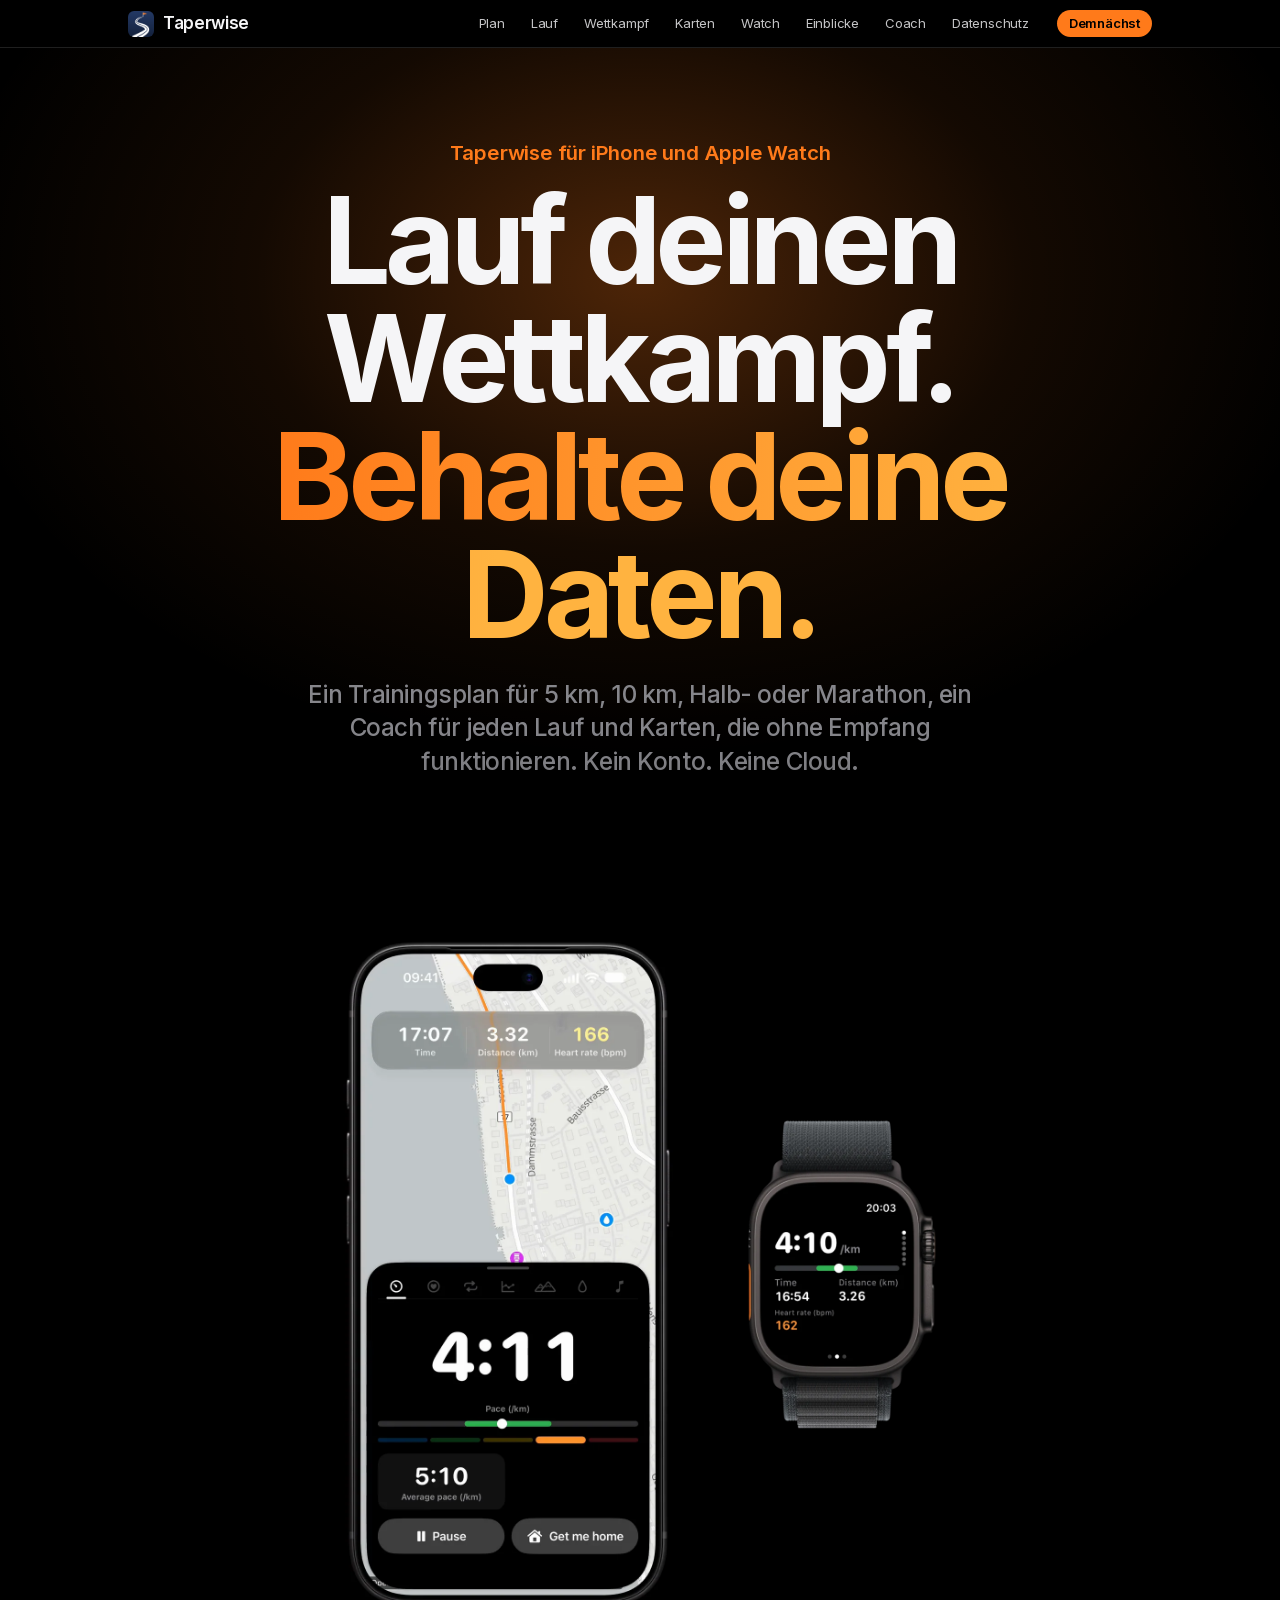
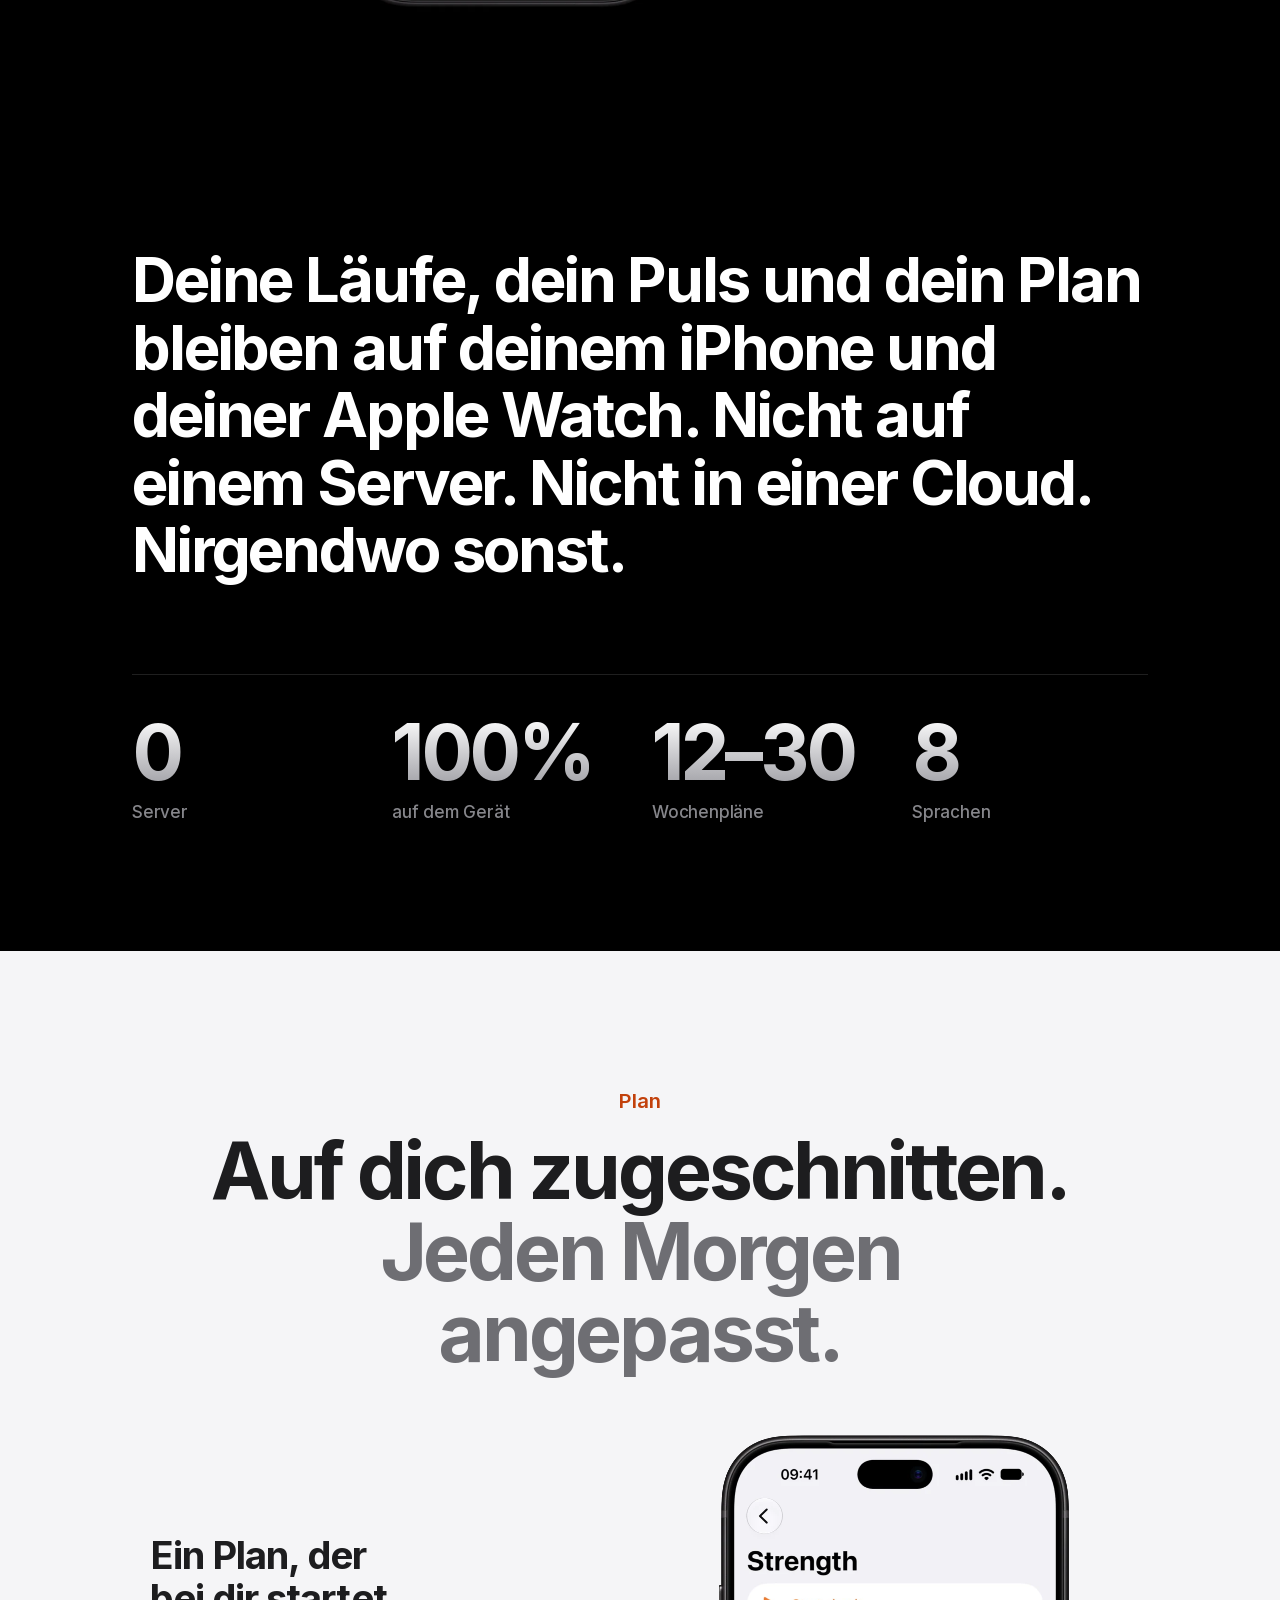
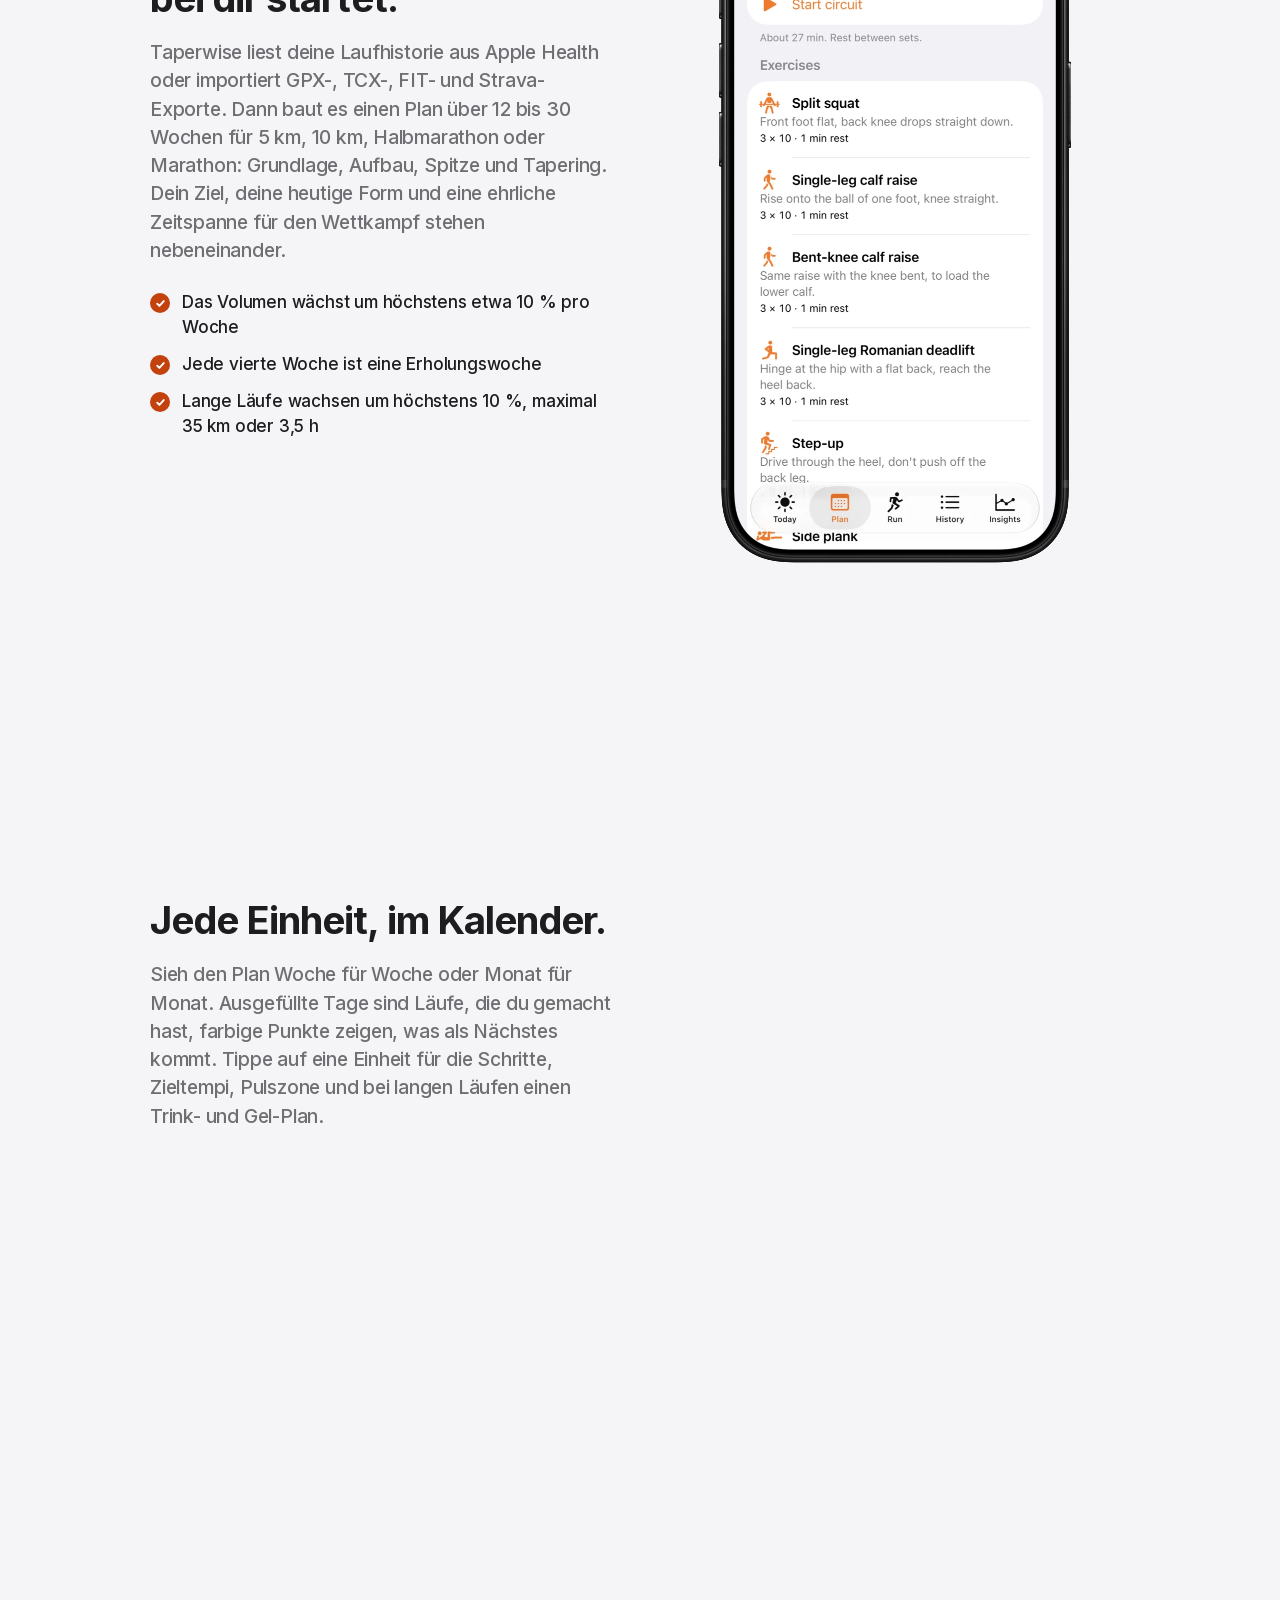
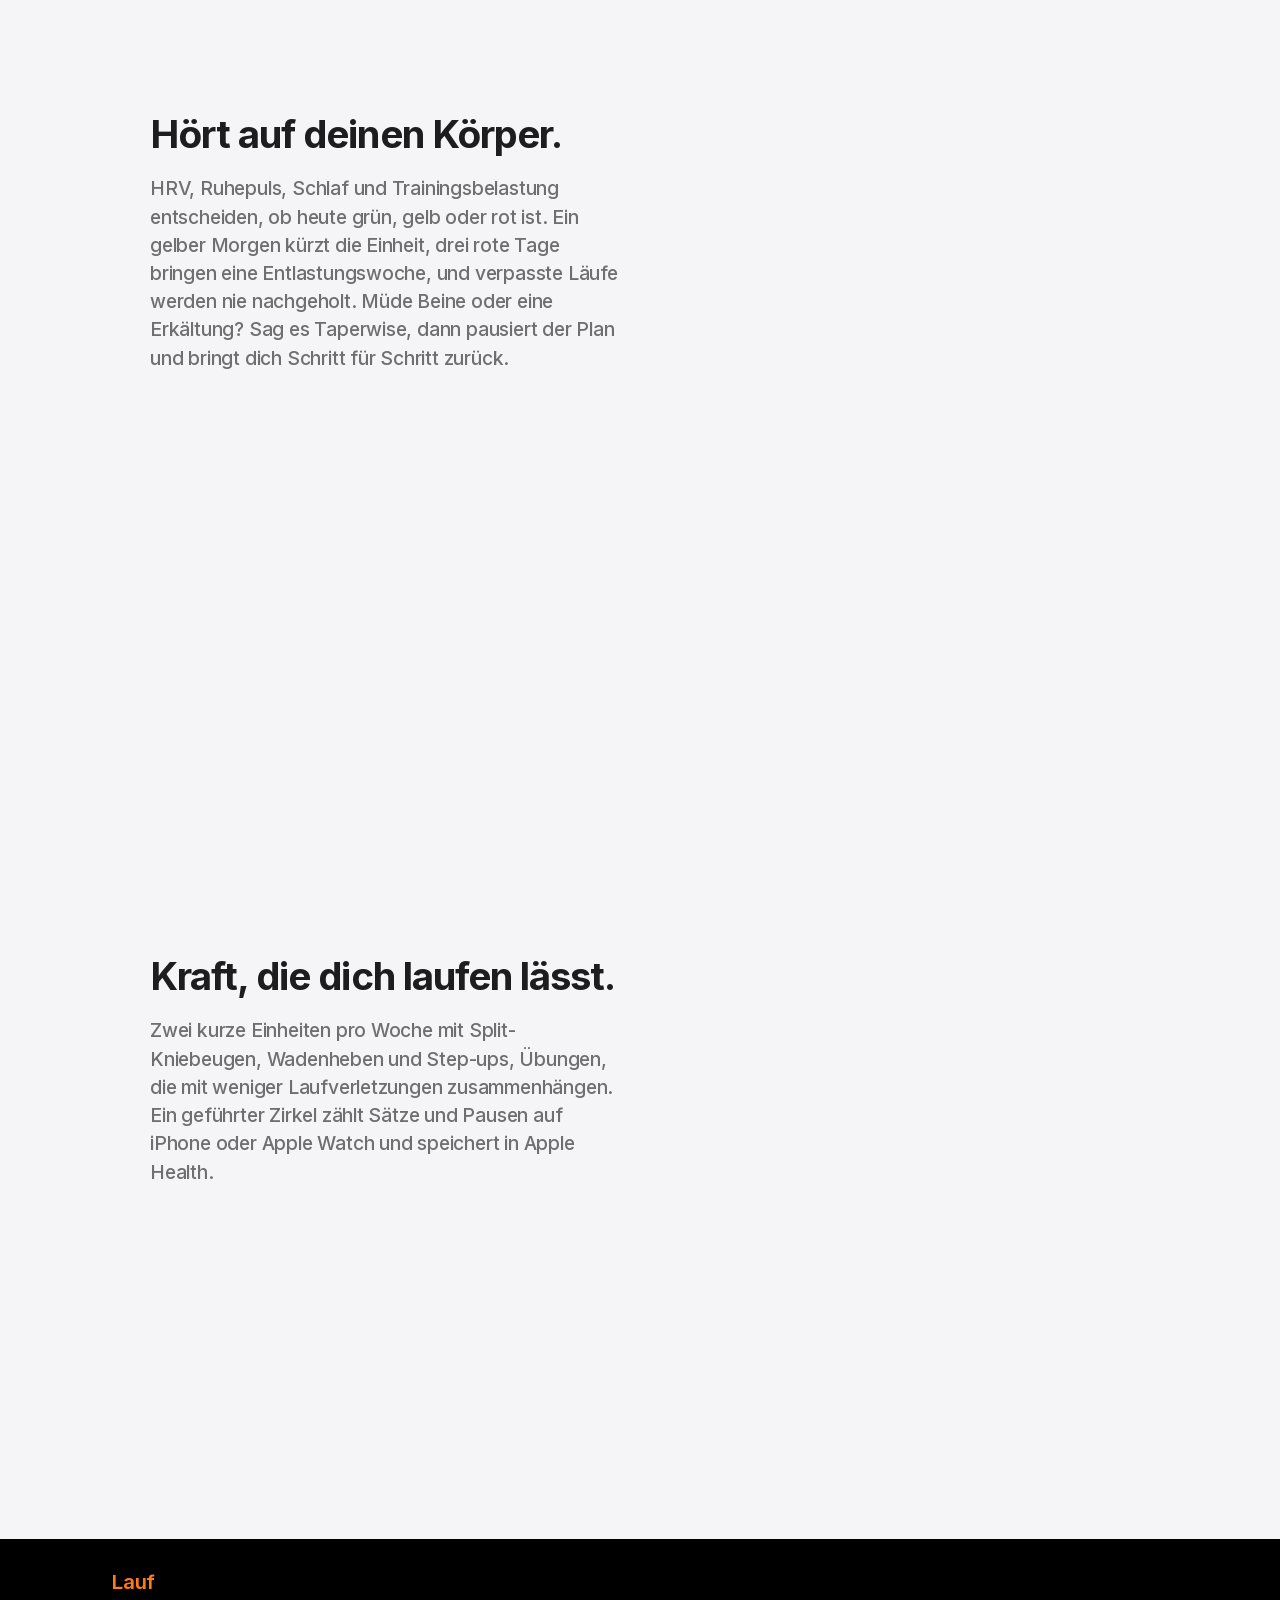
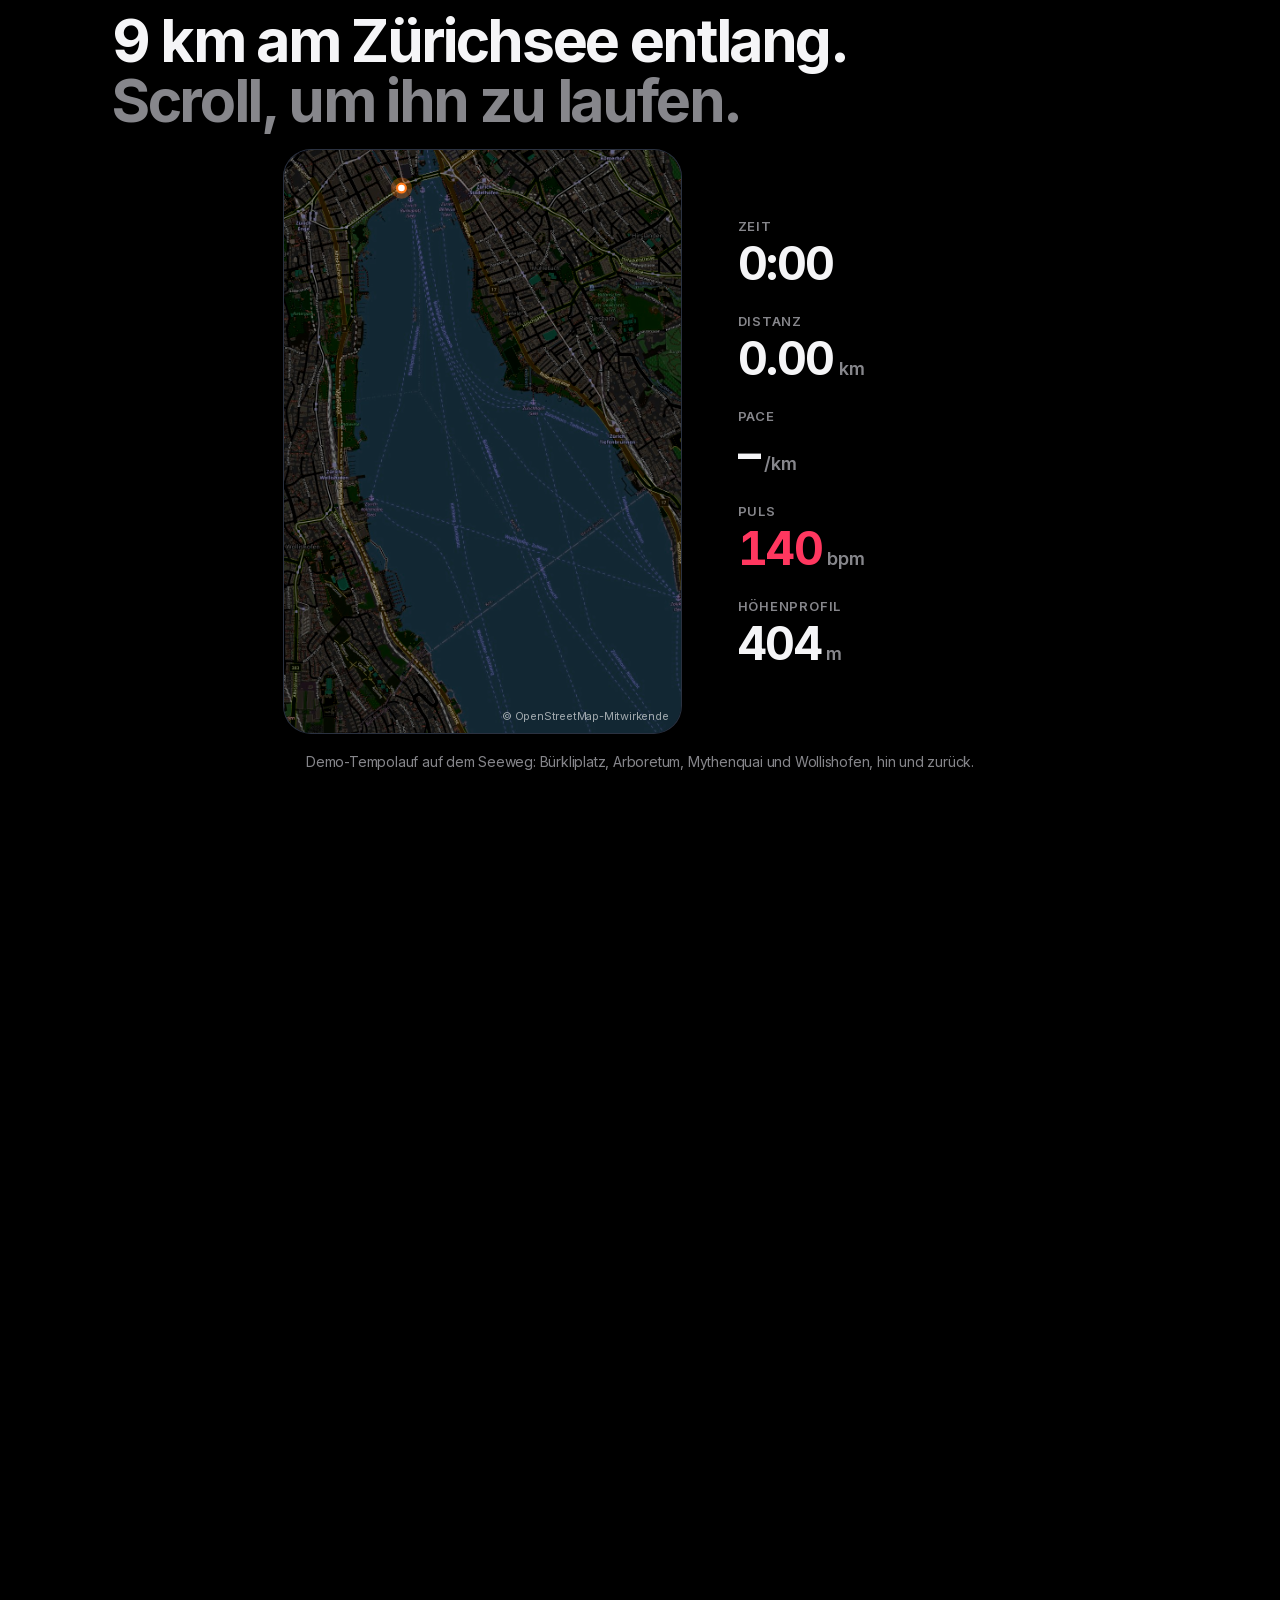
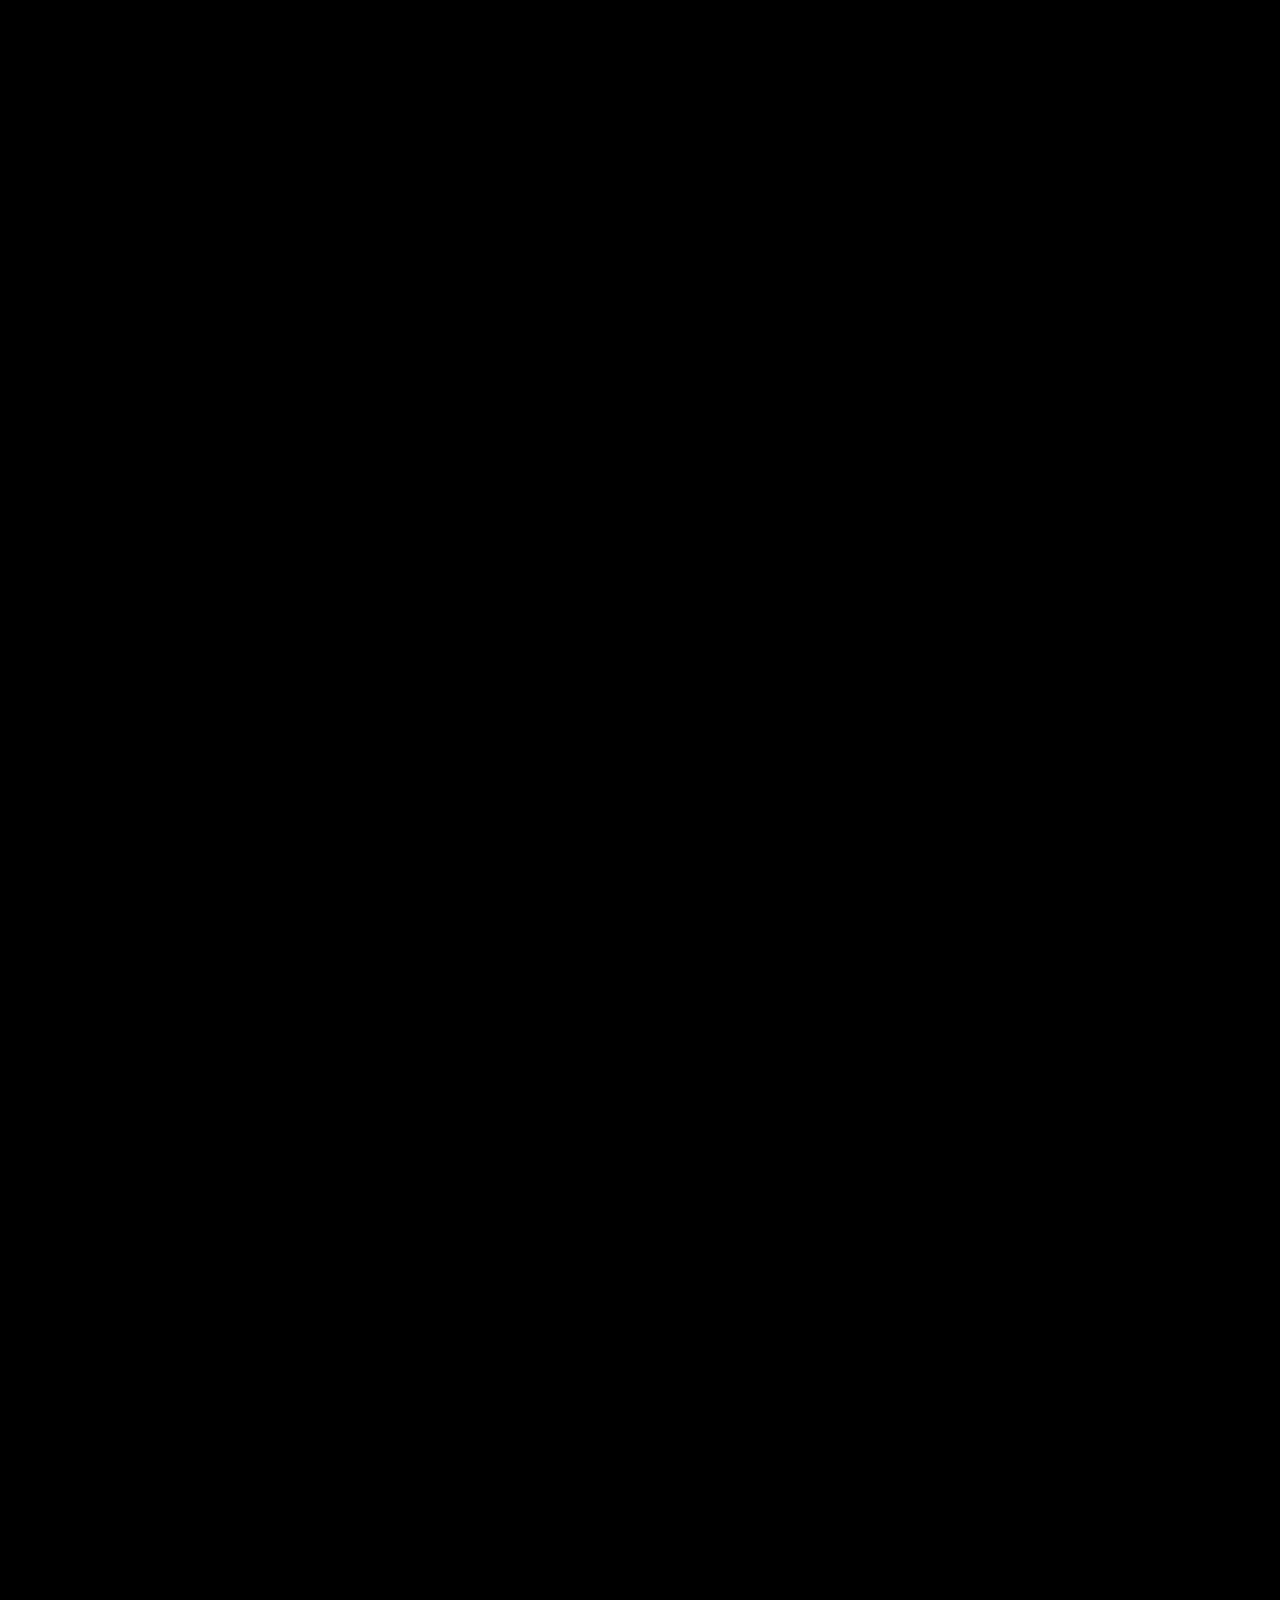
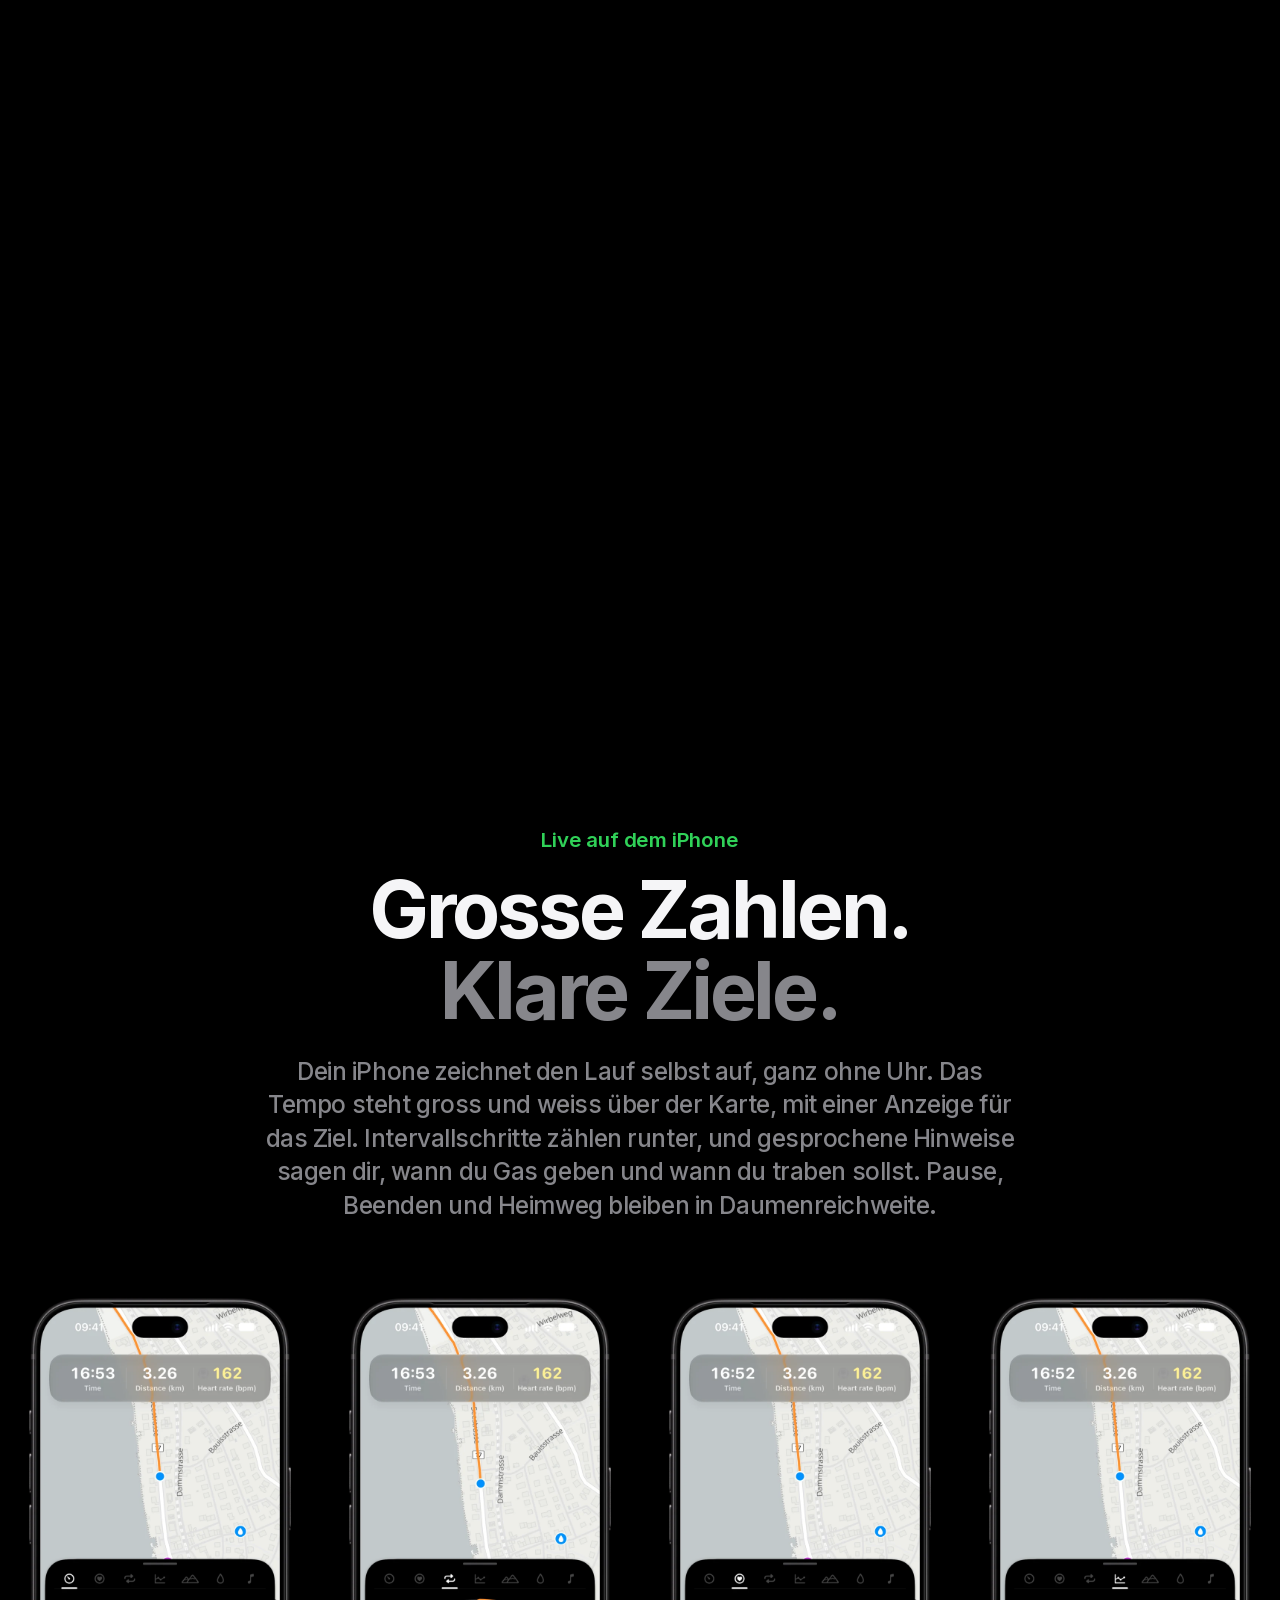
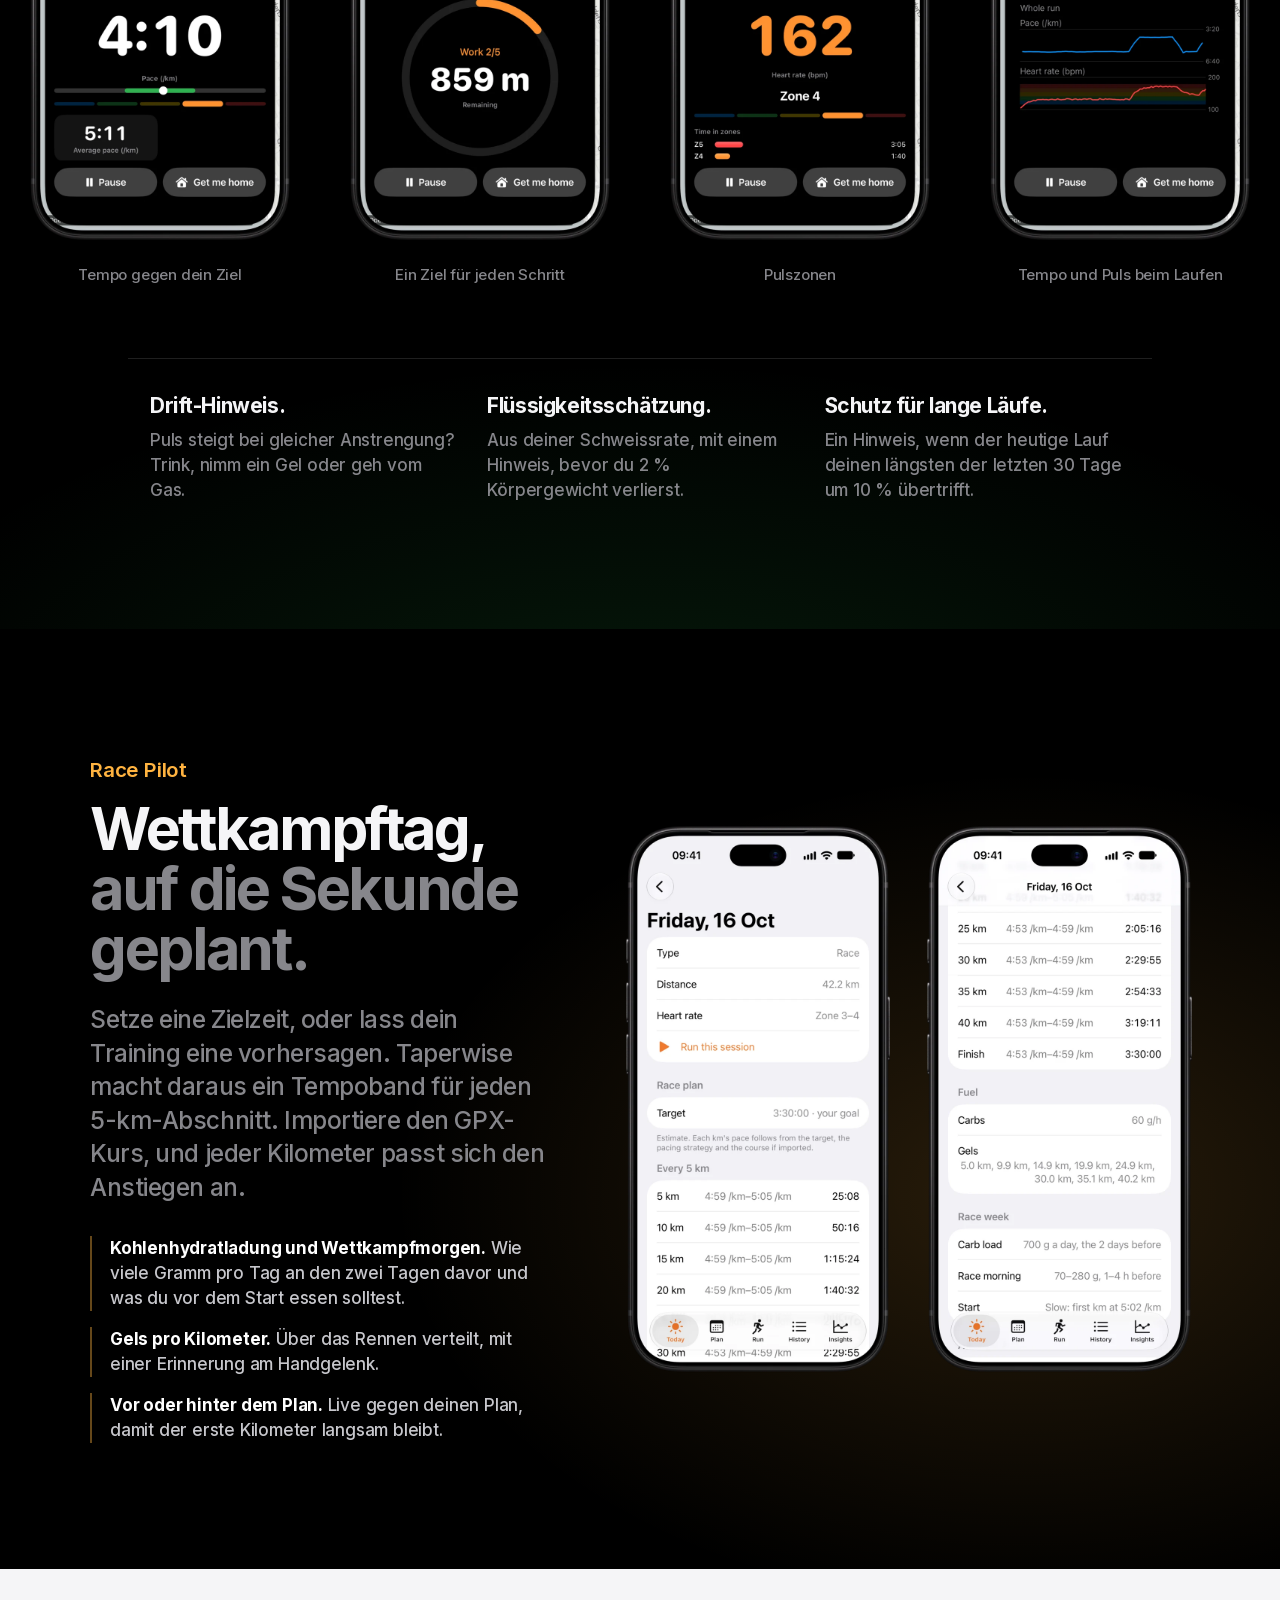
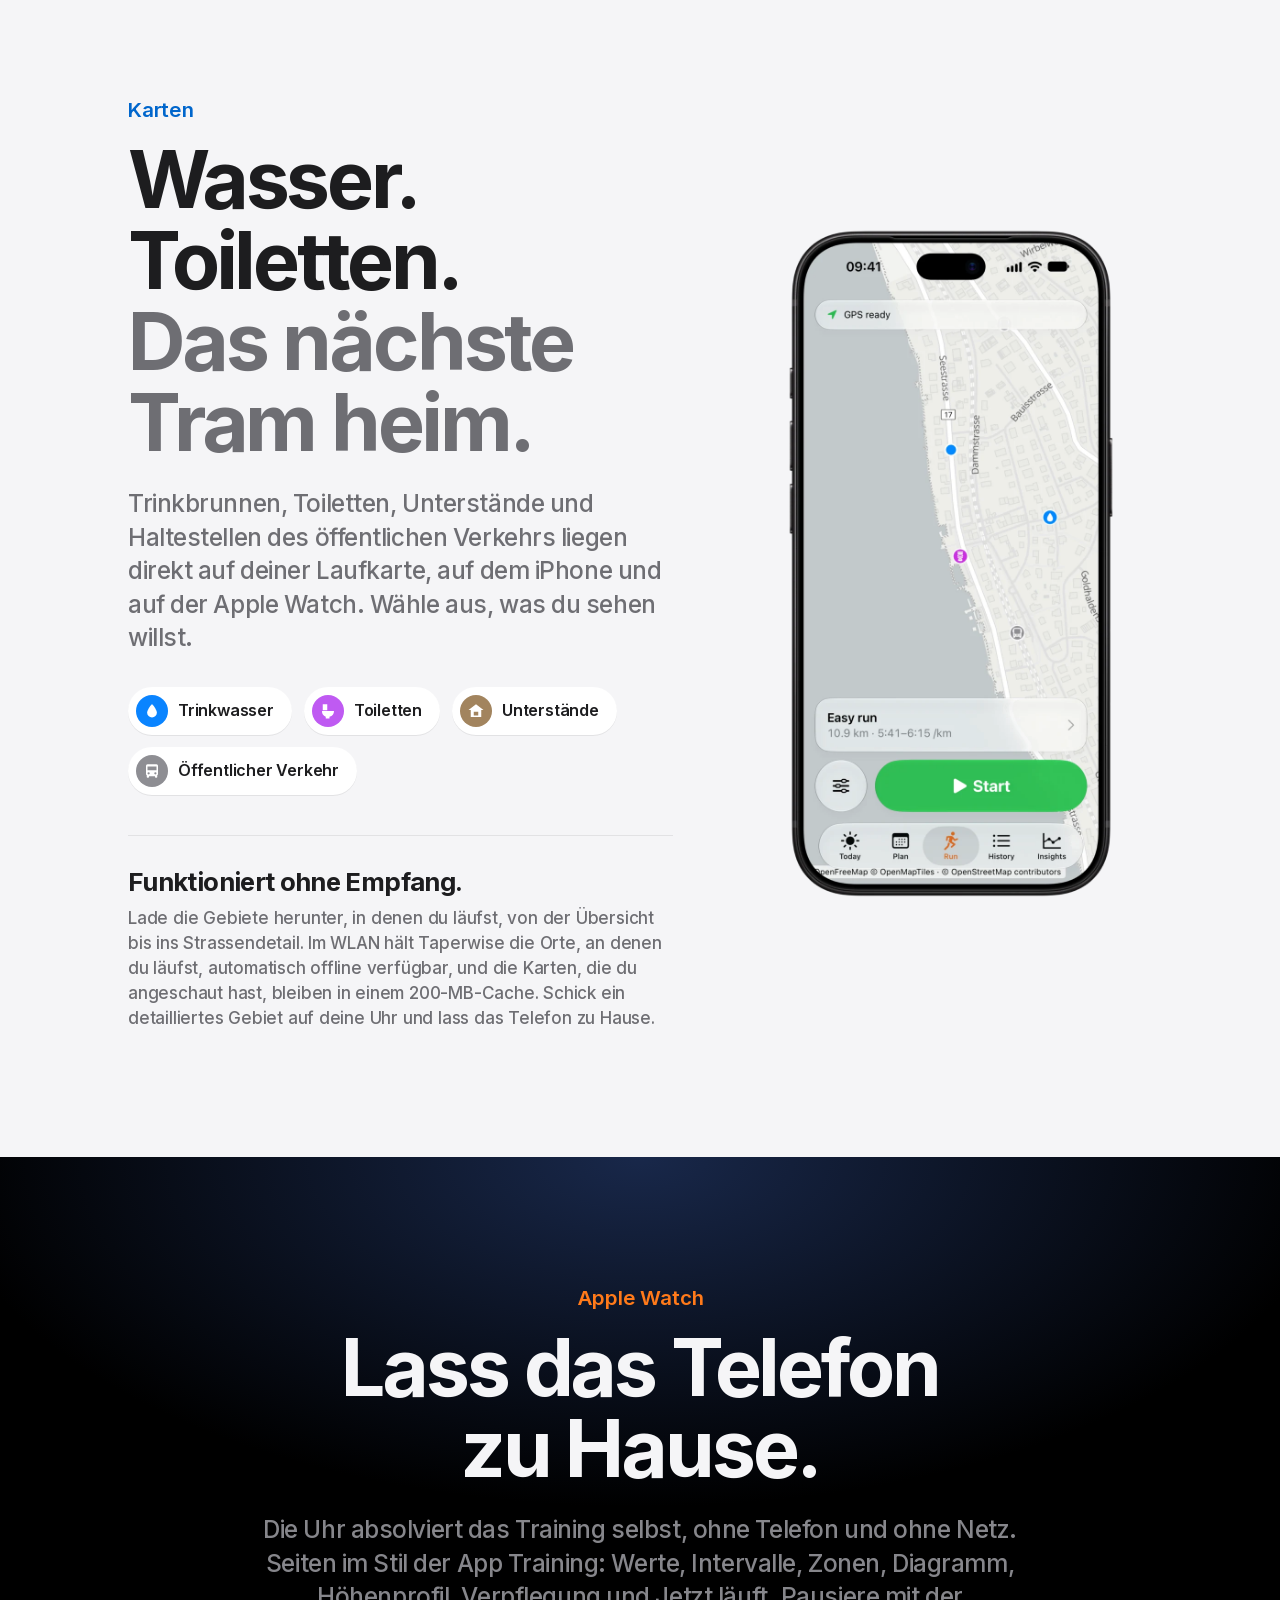
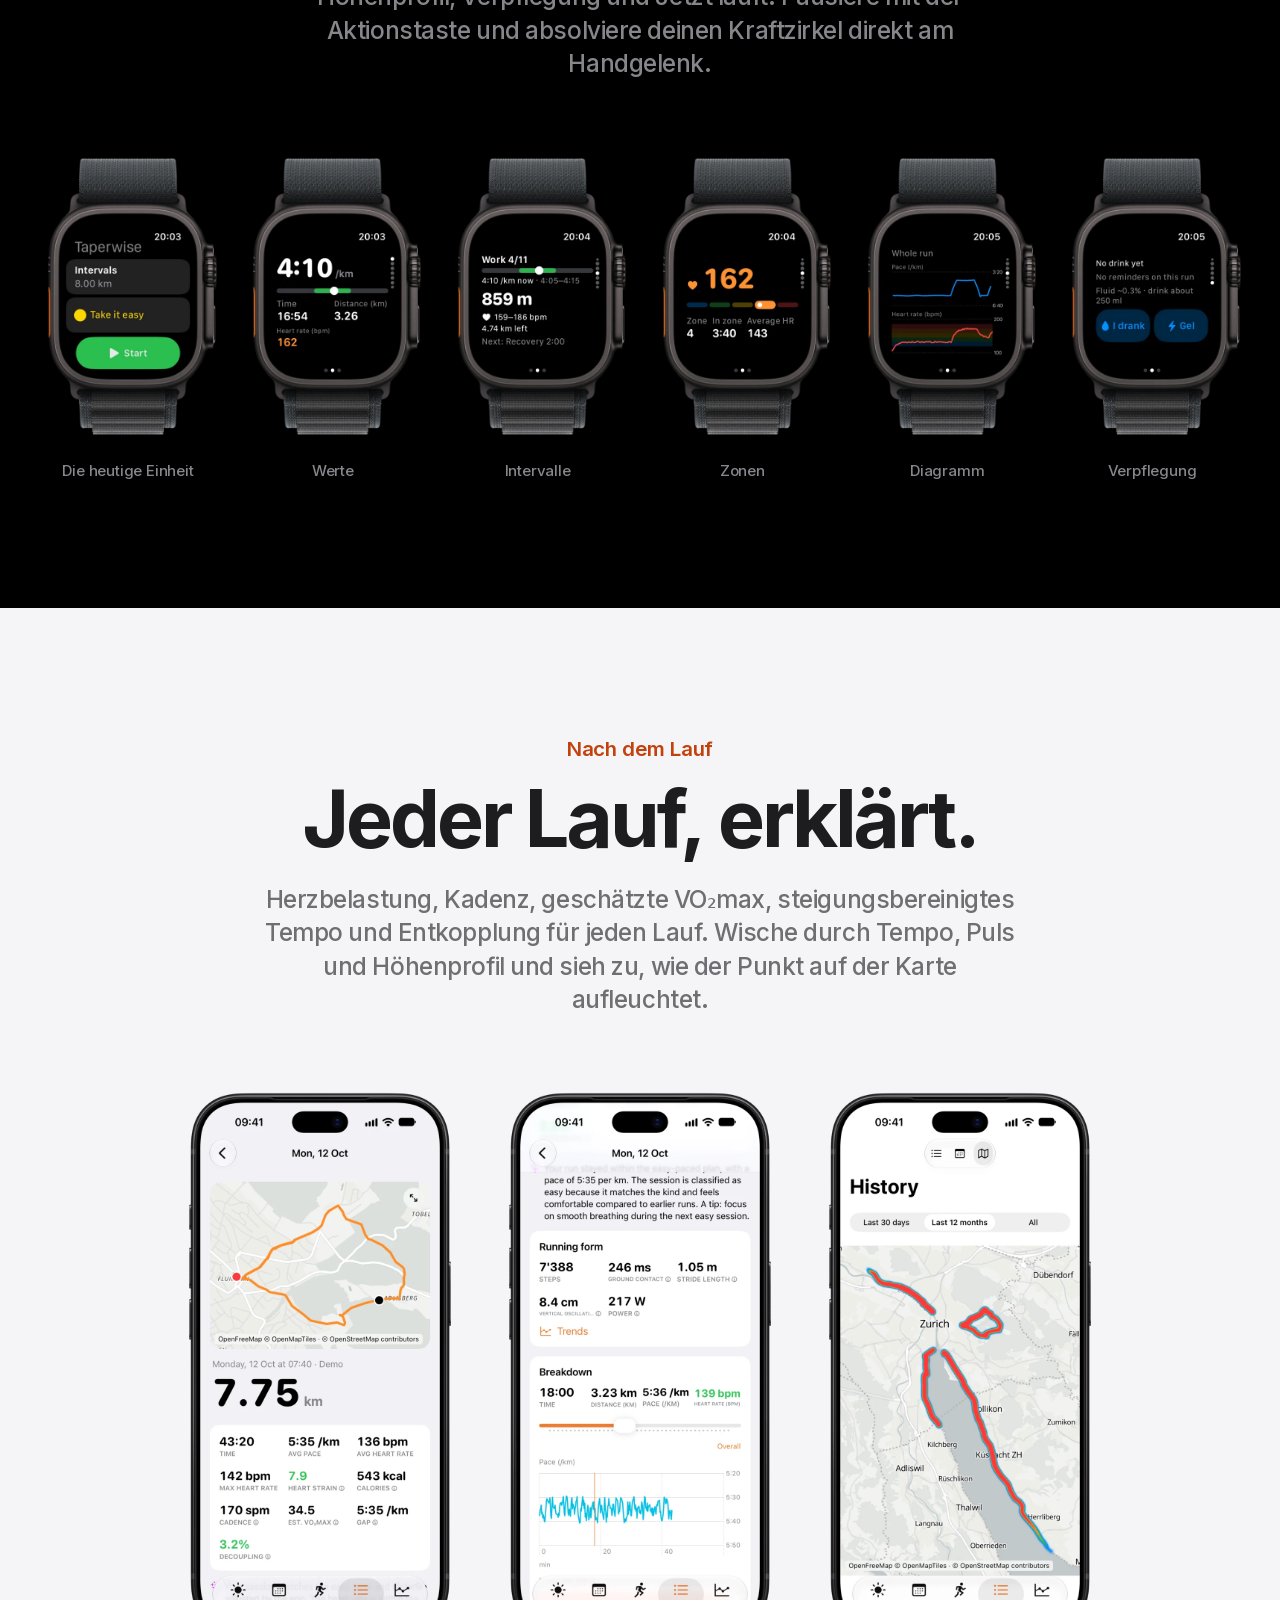
==== de/index.html @ 764ff243 "Site in all eight app languages: static pages per language with hreflang, canonical and sitemap, foo" ====
<!doctype html>
<html lang="de">
<head>
<meta charset="utf-8">
<meta name="viewport" content="width=device-width, initial-scale=1, viewport-fit=cover">
<title data-i18n="meta.title">Taperwise: Trainingsplan Marathon & Halbmarathon für Apple Watch</title>
<meta name="description" data-i18n-attr="content:meta.description" content="Trainingspläne für 5 km, 10 km, Halbmarathon und Marathon, passend zu Puls, HRV und Schlaf. Lauf-App für Apple Watch mit Offline-Karten. Ohne Konto, ohne Cloud.">
<meta name="theme-color" content="#000000">
<meta property="og:title" content="Taperwise">
<meta property="og:type" content="website">
<meta property="og:url" content="https://taperwise.run/de/">
<meta name="twitter:card" content="summary">
<meta property="og:description" data-i18n-attr="content:og.description" content="Wettkampf-Training für iPhone und Apple Watch. Offline-Karten, Coaching auf dem Gerät, keine Cloud.">
<meta property="og:image" content="https://taperwise.run/assets/img/icon.png">
<script type="application/ld+json">{"@context": "https://schema.org", "@type": "MobileApplication", "name": "Taperwise", "operatingSystem": "iOS, watchOS", "applicationCategory": "HealthApplication", "applicationSubCategory": "Running", "description": "Training plans for 5K, 10K, half marathon and marathon that adapt to your heart rate, HRV and sleep. Live coaching on iPhone and Apple Watch, offline running maps, on-device Apple Intelligence. No account, no cloud.", "url": "https://taperwise.run/", "image": "https://taperwise.run/assets/img/icon.png", "inLanguage": ["en", "de", "fr", "it", "es", "pt-BR", "nl", "ja"], "publisher": {"@type": "Organization", "name": "BitSpire GmbH", "email": "apps@bitspire.ch"}}</script>
<link rel="canonical" href="https://taperwise.run/de/">
<link rel="alternate" hreflang="en" href="https://taperwise.run/">
<link rel="alternate" hreflang="de" href="https://taperwise.run/de/">
<link rel="alternate" hreflang="fr" href="https://taperwise.run/fr/">
<link rel="alternate" hreflang="it" href="https://taperwise.run/it/">
<link rel="alternate" hreflang="es" href="https://taperwise.run/es/">
<link rel="alternate" hreflang="pt-BR" href="https://taperwise.run/pt-br/">
<link rel="alternate" hreflang="nl" href="https://taperwise.run/nl/">
<link rel="alternate" hreflang="ja" href="https://taperwise.run/ja/">
<link rel="alternate" hreflang="x-default" href="https://taperwise.run/">
<link rel="icon" href="../assets/img/icon.png">
<link rel="apple-touch-icon" href="../assets/img/apple-touch-icon.png">
<link rel="stylesheet" href="../assets/site.css">
</head>
<body>

<nav class="nav">
  <a class="brand" href="#top"><img src="../assets/img/icon.png" alt="" width="26" height="26">Taperwise</a>
  <div class="nav-links">
    <a data-i18n="nav.plan" href="#plan">Plan</a>
    <a data-i18n="nav.run" href="#run">Lauf</a>
    <a data-i18n="nav.race" href="#race">Wettkampf</a>
    <a data-i18n="nav.maps" href="#maps">Karten</a>
    <a data-i18n="nav.watch" href="#watch">Watch</a>
    <a data-i18n="nav.insights" href="#insights">Einblicke</a>
    <a data-i18n="nav.coach" href="#coach">Coach</a>
    <a data-i18n="nav.privacy" href="../privacy/">Datenschutz</a>
  </div>
  <span data-i18n="nav.soon" class="nav-cta">Demnächst</span>
</nav>

<header class="hero dark" id="top">
  <div class="hero-copy">
    <p data-i18n="hero.eyebrow" class="eyebrow reveal">Taperwise für iPhone und Apple Watch</p>
    <h1 data-i18n="hero.title" class="reveal">Lauf deinen Wettkampf.<br><span class="grad">Behalte deine Daten.</span></h1>
    <p data-i18n="hero.lead" class="lead reveal">Ein Trainingsplan für 5 km, 10 km, Halb- oder Marathon, ein Coach für jeden Lauf und Karten, die ohne Empfang funktionieren. Kein Konto. Keine Cloud.</p>
    <div class="cta reveal">
      <span data-i18n="hero.store" class="store">Demnächst im App Store</span>
      <a data-i18n="hero.more" class="more" href="#plan">So funktioniert’s</a>
    </div>
  </div>
  <div class="hero-devices fade">
    <video class="dev-phone" src="../assets/video/run.mp4" poster="../assets/video/run-poster.webp" autoplay muted loop playsinline width="720" height="1472" data-i18n-attr="aria-label:hero.video" aria-label="Taperwise-Lauf live auf dem iPhone: die Strecke auf der Karte und ein Tempo von 4:11 pro km im Zielbereich"></video>
    <img class="dev-watch" src="../assets/img/watch-metrics.webp" width="440" height="704" data-i18n-attr="alt:hero.watch" alt="Taperwise auf Apple Watch Ultra: Tempo 4:10 pro km im Ziel, Puls 162">
  </div>
</header>

<section class="dark statement">
  <p data-i18n="statement.text" class="words" data-words>Deine Läufe, dein Puls und dein Plan bleiben auf deinem iPhone und deiner Apple Watch. Nicht auf einem Server. Nicht in einer Cloud. Nirgendwo sonst.</p>
  <dl class="stats">
    <div class="reveal"><dd>0</dd><dt data-i18n="stats.servers">Server</dt></div>
    <div class="reveal"><dd>100%</dd><dt data-i18n="stats.ondevice">auf dem Gerät</dt></div>
    <div class="reveal"><dd>12–30</dd><dt data-i18n="stats.plans">Wochenpläne</dt></div>
    <div class="reveal"><dd>8</dd><dt data-i18n="stats.languages">Sprachen</dt></div>
  </dl>
</section>

<section class="light story-wrap" id="plan">
  <div class="section-head reveal">
    <p data-i18n="plan.eyebrow" class="eyebrow">Plan</p>
    <h2 data-i18n="plan.title">Auf dich zugeschnitten.<br><span class="soft">Jeden Morgen angepasst.</span></h2>
  </div>
  <div class="story">
    <div class="story-text">
      <article class="step" data-shot="0">
        <img class="step-phone" src="../assets/img/phone-plan.webp" width="720" height="1472" data-i18n-attr="alt:plan.adapt.alt" alt="Taperwise-Plan: Marathon in 76 Tagen, Zielankunft, Schätzung für den Wettkampftag 3:24 bis 3:40, auf Kurs mit 200,9 von 203 km" loading="lazy">
        <h3 data-i18n="plan.adapt.title">Ein Plan, der bei dir startet.</h3>
        <p data-i18n="plan.adapt.text">Taperwise liest deine Laufhistorie aus Apple Health oder importiert GPX-, TCX-, FIT- und Strava-Exporte. Dann baut es einen Plan über 12 bis 30 Wochen für 5 km, 10 km, Halbmarathon oder Marathon: Grundlage, Aufbau, Spitze und Tapering. Dein Ziel, deine heutige Form und eine ehrliche Zeitspanne für den Wettkampf stehen nebeneinander.</p>
        <ul class="ticks">
          <li data-i18n="plan.adapt.tick1">Das Volumen wächst um höchstens etwa 10 % pro Woche</li>
          <li data-i18n="plan.adapt.tick2">Jede vierte Woche ist eine Erholungswoche</li>
          <li data-i18n="plan.adapt.tick3">Lange Läufe wachsen um höchstens 10 %, maximal 35 km oder 3,5 h</li>
        </ul>
      </article>
      <article class="step" data-shot="1">
        <img class="step-phone" src="../assets/img/phone-plan-calendar.webp" width="720" height="1472" data-i18n-attr="alt:plan.calendar.alt" alt="Trainingskalender für Oktober mit absolvierten Läufen und geplanten Einheiten" loading="lazy">
        <h3 data-i18n="plan.calendar.title">Jede Einheit, im Kalender.</h3>
        <p data-i18n="plan.calendar.text">Sieh den Plan Woche für Woche oder Monat für Monat. Ausgefüllte Tage sind Läufe, die du gemacht hast, farbige Punkte zeigen, was als Nächstes kommt. Tippe auf eine Einheit für die Schritte, Zieltempi, Pulszone und bei langen Läufen einen Trink- und Gel-Plan.</p>
      </article>
      <article class="step" data-shot="2">
        <img class="step-phone" src="../assets/img/phone-today.webp" width="720" height="1472" data-i18n-attr="alt:plan.today.alt" alt="Taperwise Heute: lockerer Lauf, 10,9 km, ruhig angehen, Umfang heute um 30 bis 50 % senken, dazu eine Coach-Notiz" loading="lazy">
        <h3 data-i18n="plan.today.title">Hört auf deinen Körper.</h3>
        <p data-i18n="plan.today.text">HRV, Ruhepuls, Schlaf und Trainingsbelastung entscheiden, ob heute grün, gelb oder rot ist. Ein gelber Morgen kürzt die Einheit, drei rote Tage bringen eine Entlastungswoche, und verpasste Läufe werden nie nachgeholt. Müde Beine oder eine Erkältung? Sag es Taperwise, dann pausiert der Plan und bringt dich Schritt für Schritt zurück.</p>
      </article>
      <article class="step" data-shot="3">
        <img class="step-phone" src="../assets/img/phone-strength.webp" width="720" height="1472" data-i18n-attr="alt:plan.strength.alt" alt="Kraft: Split-Kniebeuge, Wadenheben, einbeiniges rumänisches Kreuzheben und Step-up, etwa 27 Minuten" loading="lazy">
        <h3 data-i18n="plan.strength.title">Kraft, die dich laufen lässt.</h3>
        <p data-i18n="plan.strength.text">Zwei kurze Einheiten pro Woche mit Split-Kniebeugen, Wadenheben und Step-ups, Übungen, die mit weniger Laufverletzungen zusammenhängen. Ein geführter Zirkel zählt Sätze und Pausen auf iPhone oder Apple Watch und speichert in Apple Health.</p>
      </article>
    </div>
    <div class="story-device">
      <img class="on" src="../assets/img/phone-plan.webp" width="720" height="1472" alt="">
      <img src="../assets/img/phone-plan-calendar.webp" width="720" height="1472" alt="">
      <img src="../assets/img/phone-today.webp" width="720" height="1472" alt="">
      <img src="../assets/img/phone-strength.webp" width="720" height="1472" alt="">
    </div>
  </div>
</section>

<section class="dark replay" id="run" data-replay>
  <div class="replay-sticky">
    <div class="replay-head">
      <p data-i18n="run.eyebrow" class="eyebrow">Lauf</p>
      <h2 data-i18n="run.title">9 km am Zürichsee entlang.<br><span class="soft">Scroll, um ihn zu laufen.</span></h2>
    </div>
    <div class="replay-stage">
      <div class="replay-map">
        <img src="../assets/img/lake-map.jpg" alt="" width="900" height="1320">
        <svg viewBox="0 0 900 1320" aria-hidden="true">
          <path class="trail-ghost"></path>
          <path class="trail"></path>
          <circle class="runner-halo" r="24"></circle>
          <circle class="runner" r="10"></circle>
        </svg>
        <span data-i18n="map.attribution" class="attribution">© OpenStreetMap-Mitwirkende</span>
      </div>
      <dl class="hud">
        <div><dt data-i18n="hud.time">Zeit</dt><dd data-hud="time">0:00</dd></div>
        <div><dt data-i18n="hud.distance">Distanz</dt><dd><span data-hud="dist">0.00</span><small>km</small></dd></div>
        <div><dt data-i18n="hud.pace">Pace</dt><dd><span data-hud="pace">–</span><small>/km</small></dd></div>
        <div class="hr"><dt data-i18n="hud.heartrate">Puls</dt><dd><span data-hud="hr">–</span><small>bpm</small></dd></div>
        <div><dt data-i18n="hud.elevation">Höhenprofil</dt><dd><span data-hud="ele">–</span><small>m</small></dd></div>
      </dl>
    </div>
    <p data-i18n="run.note" class="replay-note">Demo-Tempolauf auf dem Seeweg: Bürkliplatz, Arboretum, Mythenquai und Wollishofen, hin und zurück.</p>
  </div>
</section>

<section class="dark live">
  <div class="section-head reveal">
    <p data-i18n="live.eyebrow" class="eyebrow green">Live auf dem iPhone</p>
    <h2 data-i18n="live.title">Grosse Zahlen.<br><span class="soft">Klare Ziele.</span></h2>
    <p data-i18n="live.lead" class="lead">Dein iPhone zeichnet den Lauf selbst auf, ganz ohne Uhr. Das Tempo steht gross und weiss über der Karte, mit einer Anzeige für das Ziel. Intervallschritte zählen runter, und gesprochene Hinweise sagen dir, wann du Gas geben und wann du traben sollst. Pause, Beenden und Heimweg bleiben in Daumenreichweite.</p>
  </div>
  <div class="phone-row fade">
    <figure><img src="../assets/img/phone-run-metrics.webp" width="720" height="1472" data-i18n-attr="alt:live.pace.alt" alt="Live-Lauf: Tempo 4:10 pro km im Zielbereich, Durchschnitt 5:11" loading="lazy"><figcaption data-i18n="live.pace.cap">Tempo gegen dein Ziel</figcaption></figure>
    <figure><img src="../assets/img/phone-run-interval.webp" width="720" height="1472" data-i18n-attr="alt:live.interval.alt" alt="Intervallseite: Belastung 2 von 5, noch 859 m" loading="lazy"><figcaption data-i18n="live.interval.cap">Ein Ziel für jeden Schritt</figcaption></figure>
    <figure><img src="../assets/img/phone-run-zones.webp" width="720" height="1472" data-i18n-attr="alt:live.zones.alt" alt="Puls 162 in Zone 4 mit Zeit in den Zonen" loading="lazy"><figcaption data-i18n="live.zones.cap">Pulszonen</figcaption></figure>
    <figure><img src="../assets/img/phone-run-chart.webp" width="720" height="1472" data-i18n-attr="alt:live.chart.alt" alt="Tempo- und Pulsdiagramm des ganzen Laufs" loading="lazy"><figcaption data-i18n="live.chart.cap">Tempo und Puls beim Laufen</figcaption></figure>
  </div>
  <ul class="cues reveal">
    <li data-i18n="live.cue1"><strong>Drift-Hinweis.</strong> Puls steigt bei gleicher Anstrengung? Trink, nimm ein Gel oder geh vom Gas.</li>
    <li data-i18n="live.cue2"><strong>Flüssigkeitsschätzung.</strong> Aus deiner Schweissrate, mit einem Hinweis, bevor du 2 % Körpergewicht verlierst.</li>
    <li data-i18n="live.cue3"><strong>Schutz für lange Läufe.</strong> Ein Hinweis, wenn der heutige Lauf deinen längsten der letzten 30 Tage um 10 % übertrifft.</li>
  </ul>
</section>

<section class="dark race" id="race">
  <div class="race-grid">
    <div class="race-copy reveal">
      <p data-i18n="race.eyebrow" class="eyebrow amber">Race Pilot</p>
      <h2 data-i18n="race.title">Wettkampftag,<br><span class="soft">auf die Sekunde geplant.</span></h2>
      <p data-i18n="race.lead" class="lead">Setze eine Zielzeit, oder lass dein Training eine vorhersagen. Taperwise macht daraus ein Tempoband für jeden 5-km-Abschnitt. Importiere den GPX-Kurs, und jeder Kilometer passt sich den Anstiegen an.</p>
      <ul class="facts">
        <li data-i18n="race.fact1"><strong>Kohlenhydratladung und Wettkampfmorgen.</strong> Wie viele Gramm pro Tag an den zwei Tagen davor und was du vor dem Start essen solltest.</li>
        <li data-i18n="race.fact2"><strong>Gels pro Kilometer.</strong> Über das Rennen verteilt, mit einer Erinnerung am Handgelenk.</li>
        <li data-i18n="race.fact3"><strong>Vor oder hinter dem Plan.</strong> Live gegen deinen Plan, damit der erste Kilometer langsam bleibt.</li>
      </ul>
    </div>
    <div class="race-phones fade">
      <img src="../assets/img/phone-race-pilot.webp" width="720" height="1472" data-i18n-attr="alt:race.pilot.alt" alt="Wettkampfplan: Marathon, Ziel 3:30:00, Tempoband 4:59 bis 5:05 pro km mit Splits alle 5 km" loading="lazy">
      <img src="../assets/img/phone-race-band.webp" width="720" height="1472" data-i18n-attr="alt:race.band.alt" alt="Wettkampfplan Fortsetzung: Splits bis zum Ziel 3:30:00, 60 g Kohlenhydrate pro Stunde, Gels pro Kilometer und die Checkliste für die Wettkampfwoche" loading="lazy">
    </div>
  </div>
</section>

<section class="light maps" id="maps">
  <div class="maps-grid">
    <div class="maps-copy reveal">
      <p data-i18n="maps.eyebrow" class="eyebrow blue">Karten</p>
      <h2 data-i18n="maps.title">Wasser. Toiletten.<br><span class="soft">Das nächste Tram heim.</span></h2>
      <p data-i18n="maps.lead" class="lead">Trinkbrunnen, Toiletten, Unterstände und Haltestellen des öffentlichen Verkehrs liegen direkt auf deiner Laufkarte, auf dem iPhone und auf der Apple Watch. Wähle aus, was du sehen willst.</p>
      <ul class="poi">
        <li><span class="poi-ico water"><svg viewBox="0 0 24 24"><path d="M12 2.5S5.5 9.6 5.5 14.2a6.5 6.5 0 0 0 13 0C18.5 9.6 12 2.5 12 2.5Z"/></svg></span><span data-i18n="maps.poi.water">Trinkwasser</span></li>
        <li><span class="poi-ico toilet"><svg viewBox="0 0 24 24"><path d="M5 3h6v8H5zM4 12h16a8 8 0 0 1-6 7.7V22H9v-2.3A8 8 0 0 1 4 12Z"/></svg></span><span data-i18n="maps.poi.toilets">Toiletten</span></li>
        <li><span class="poi-ico shelter"><svg viewBox="0 0 24 24"><path d="M12 3 2 10.5h3V20h14v-9.5h3L12 3Zm-3 15v-5h6v5H9Z"/></svg></span><span data-i18n="maps.poi.shelters">Unterstände</span></li>
        <li><span class="poi-ico transit"><svg viewBox="0 0 24 24"><path d="M6 3h12a2 2 0 0 1 2 2v11a2 2 0 0 1-1 1.7V20a1 1 0 0 1-1 1h-1a1 1 0 0 1-1-1v-1H8v1a1 1 0 0 1-1 1H6a1 1 0 0 1-1-1v-2.3A2 2 0 0 1 4 16V5a2 2 0 0 1 2-2Zm0 3v5h12V6H6Zm1.5 7.5a1.5 1.5 0 1 0 0 3 1.5 1.5 0 0 0 0-3Zm9 0a1.5 1.5 0 1 0 0 3 1.5 1.5 0 0 0 0-3Z"/></svg></span><span data-i18n="maps.poi.transit">Öffentlicher Verkehr</span></li>
      </ul>
      <div class="offline">
        <h3 data-i18n="maps.offline.title">Funktioniert ohne Empfang.</h3>
        <p data-i18n="maps.offline.text">Lade die Gebiete herunter, in denen du läufst, von der Übersicht bis ins Strassendetail. Im WLAN hält Taperwise die Orte, an denen du läufst, automatisch offline verfügbar, und die Karten, die du angeschaut hast, bleiben in einem 200-MB-Cache. Schick ein detailliertes Gebiet auf deine Uhr und lass das Telefon zu Hause.</p>
      </div>
    </div>
    <img class="maps-phone fade" src="../assets/img/phone-run-map.webp" width="720" height="1472" data-i18n-attr="alt:maps.phone.alt" alt="Lauf-Tab: Karte mit Trinkwasser, Toiletten und Bushaltestellen, GPS bereit, heutiger lockerer Lauf von 10,9 km und ein Start-Knopf" loading="lazy">
  </div>
</section>

<section class="dark watch-sec" id="watch">
  <div class="section-head reveal">
    <p data-i18n="watch.eyebrow" class="eyebrow">Apple Watch</p>
    <h2 data-i18n="watch.title">Lass das Telefon zu Hause.</h2>
    <p data-i18n="watch.lead" class="lead">Die Uhr absolviert das Training selbst, ohne Telefon und ohne Netz. Seiten im Stil der App Training: Werte, Intervalle, Zonen, Diagramm, Höhenprofil, Verpflegung und Jetzt läuft. Pausiere mit der Aktionstaste und absolviere deinen Kraftzirkel direkt am Handgelenk.</p>
  </div>
  <div class="watch-row fade">
    <figure><img src="../assets/img/watch-start.webp" width="440" height="704" data-i18n-attr="alt:watch.start.alt" alt="Startbildschirm: heutige Intervalle von 8 km, ruhig angehen, und Start" loading="lazy"><figcaption data-i18n="watch.start.cap">Die heutige Einheit</figcaption></figure>
    <figure><img src="../assets/img/watch-metrics.webp" width="440" height="704" data-i18n-attr="alt:watch.metrics.alt" alt="Tempo 4:10 pro km im Ziel, Zeit, Distanz und Puls" loading="lazy"><figcaption data-i18n="watch.metrics.cap">Werte</figcaption></figure>
    <figure><img src="../assets/img/watch-interval.webp" width="440" height="704" data-i18n-attr="alt:watch.interval.alt" alt="Belastungsintervall mit Zieltempo, 859 m übrig und Pulsbereich" loading="lazy"><figcaption data-i18n="watch.interval.cap">Intervalle</figcaption></figure>
    <figure><img src="../assets/img/watch-zones.webp" width="440" height="704" data-i18n-attr="alt:watch.zones.alt" alt="Puls 162 in Zone 4" loading="lazy"><figcaption data-i18n="watch.zones.cap">Zonen</figcaption></figure>
    <figure><img src="../assets/img/watch-chart.webp" width="440" height="704" data-i18n-attr="alt:watch.chart.alt" alt="Tempo und Puls über den ganzen Lauf" loading="lazy"><figcaption data-i18n="watch.chart.cap">Diagramm</figcaption></figure>
    <figure><img src="../assets/img/watch-fuel.webp" width="440" height="704" data-i18n-attr="alt:watch.fuel.alt" alt="Verpflegungsseite: Flüssigkeitsschätzung mit den Tasten Getrunken und Gel" loading="lazy"><figcaption data-i18n="watch.fuel.cap">Verpflegung</figcaption></figure>
  </div>
</section>

<section class="light after" id="history">
  <div class="section-head reveal">
    <p data-i18n="after.eyebrow" class="eyebrow">Nach dem Lauf</p>
    <h2 data-i18n="after.title">Jeder Lauf, erklärt.</h2>
    <p data-i18n="after.lead" class="lead">Herzbelastung, Kadenz, geschätzte VO₂max, steigungsbereinigtes Tempo und Entkopplung für jeden Lauf. Wische durch Tempo, Puls und Höhenprofil und sieh zu, wie der Punkt auf der Karte aufleuchtet.</p>
  </div>
  <div class="phone-row fade">
    <figure><img src="../assets/img/phone-detail.webp" width="720" height="1472" data-i18n-attr="alt:after.detail.alt" alt="Lauf-Details: 7,75 km mit Karte, Herzbelastung 7,9, Kadenz 170 spm, steigungsbereinigtes Tempo 5:35 und Entkopplung 3,2 %" loading="lazy"><figcaption data-i18n="after.detail.cap">Werte, die zählen</figcaption></figure>
    <figure><img src="../assets/img/phone-breakdown.webp" width="720" height="1472" data-i18n-attr="alt:after.breakdown.alt" alt="Lauftechnik und Aufschlüsselung bei 18 Minuten mit Tempo und Puls" loading="lazy"><figcaption data-i18n="after.breakdown.cap">Lauftechnik und Aufschlüsselung</figcaption></figure>
    <figure><img src="../assets/img/phone-heatmap.webp" width="720" height="1472" data-i18n-attr="alt:after.heatmap.alt" alt="Karte aller Läufe rund um den Zürichsee" loading="lazy"><figcaption data-i18n="after.heatmap.cap">Überall, wo du gelaufen bist</figcaption></figure>
  </div>
</section>

<section class="dark ins" id="insights" data-ins>
  <div class="ins-sticky">
    <div class="ins-copy">
      <p data-i18n="insights.eyebrow" class="eyebrow purple">Einblicke</p>
      <h2 data-i18n="insights.title">Sieh deine Form wachsen.</h2>
      <ol class="ins-list">
        <li data-at="295" class="on"><h3 data-i18n="insights.fitness.title">Fitness-Verlauf</h3><p data-i18n="insights.fitness.text">Dein VDOT über 26 Wochen, mit Schätzungen für 10 km, Halbmarathon und Marathon und einer Zeitspanne für den Wettkampf.</p></li>
        <li data-at="851"><h3 data-i18n="insights.recovery.title">Erholung</h3><p data-i18n="insights.recovery.text">HRV, Ruhepuls und Schlaf im Vergleich zu deiner eigenen Basis, mit den Gründen ausgeschrieben.</p></li>
        <li data-at="1771"><h3 data-i18n="insights.load.title">Trainingslast</h3><p data-i18n="insights.load.text">Fitness, Ermüdung und Form, dazu das Verhältnis von akuter zu chronischer Last.</p></li>
        <li data-at="2268"><h3 data-i18n="insights.volume.title">Wochenumfang</h3><p data-i18n="insights.volume.text">26 Wochen Kilometer, langer Lauf und der Rest der Woche.</p></li>
        <li data-at="2734"><h3 data-i18n="insights.easy.title">Locker vs. hart</h3><p data-i18n="insights.easy.text">Wie nah du an 80 % lockerem Laufen bleibst.</p></li>
        <li data-at="2965"><h3 data-i18n="insights.form.title">Lauftechnik</h3><p data-i18n="insights.form.text">Kadenz, Bodenkontakt, Schrittlänge, vertikale Schwingung und Leistung, Woche für Woche.</p></li>
        <li data-at="3474"><h3 data-i18n="insights.aerobic.title">Aerobe Effizienz</h3><p data-i18n="insights.aerobic.text">Tempo bei gleichem Puls über Monate, damit du siehst, wie der Motor wächst.</p></li>
        <li data-at="4022"><h3 data-i18n="insights.consistency.title">Regelmässigkeit</h3><p data-i18n="insights.consistency.text">Jeder Tag der letzten 26 Wochen in einem Raster.</p></li>
        <li data-at="4413"><h3 data-i18n="insights.monotony.title">Monotonie & Belastung</h3><p data-i18n="insights.monotony.text">Immer dieselbe Last jeden Tag erhöht das Risiko. Wechsle harte und lockere Tage.</p></li>
      </ol>
    </div>
    <div class="ins-phone">
      <div class="ins-screen">
        <img class="ins-long" src="../assets/img/insights-long.webp" width="640" height="4988" data-i18n-attr="alt:insights.long.alt" alt="Taperwise Einblicke: Fitness-Verlauf, Erholung, Trainingslast, Wochenumfang, locker vs. hart, Lauftechnik, aerobe Effizienz, Regelmässigkeit, Monotonie und Belastung" loading="lazy">
        <img class="ins-status" src="../assets/img/insights-status.webp" width="640" height="80" alt="">
      </div>
      <img class="ins-bezel" src="../assets/img/bezel-iphone.webp" width="720" height="1472" alt="">
    </div>
  </div>
</section>

<section class="dark coach" id="coach">
  <div class="coach-card">
    <div class="coach-copy reveal">
      <p data-i18n="coach.eyebrow" class="eyebrow ai">Apple Intelligence</p>
      <h2 data-i18n="coach.title">Ein Coach, der dein iPhone nie verlässt.</h2>
      <p data-i18n="coach.lead" class="lead">Mit eingeschalteter Apple Intelligence schreibt Taperwise kurze Notizen zur heutigen Einheit, zu deiner Woche und zu jedem Lauf. Beschreibe dein Ziel in einem Satz, und es füllt den Plan für dich aus, den du prüfen kannst.</p>
      <ul class="facts">
        <li data-i18n="coach.fact1"><strong>Nur auf dem Gerät.</strong> Die Notizen stammen vom Modell von Apple auf dem Gerät. Kein Server, kein Cloud-Modell, keine Daten werden gesendet.</li>
        <li data-i18n="coach.fact2"><strong>Nur wenn du zustimmst.</strong> Ist Apple Intelligence aus oder schaltest du Notizen in den Einstellungen ab, bleibt die Funktion verborgen.</li>
        <li data-i18n="coach.fact3"><strong>Regeln entscheiden, KI erklärt.</strong> Die Trainingsregeln treffen jede Entscheidung. Die Notizen ändern nie deinen Plan.</li>
      </ul>
    </div>
    <img class="coach-phone fade" src="../assets/img/phone-plan-form.webp" width="720" height="1472" data-i18n-attr="alt:coach.alt" alt="Plan bearbeiten: Beschreibe dein Ziel, und Apple Intelligence füllt das Formular aus" loading="lazy">
  </div>
</section>

<section class="light extras">
  <div class="section-head reveal">
    <p data-i18n="extras.eyebrow" class="eyebrow">Und mehr</p>
    <h2 data-i18n="extras.title">Alles, was ein Wettkampfaufbau braucht.</h2>
  </div>
  <div class="bento">
    <article class="tile reveal t-pred">
      <h3 data-i18n="tile.pred.title">Ehrliche Wettkampfprognose</h3>
      <p class="big">~3:34</p>
      <p data-i18n="tile.pred.text">Deine Marathon-Schätzung verbindet Wettkampfform mit dem Training, das du tatsächlich geleistet hast. Sie zeigt eine Zeitspanne für den Wettkampftag mit einem ehrlichen „auf Kurs“, „ambitioniert“ oder „unrealistisch“.</p>
    </article>
    <article class="tile reveal t-dec">
      <h3 data-i18n="tile.dec.title">Aerobe Entkopplung</h3>
      <p class="big">3.2%</p>
      <p data-i18n="tile.dec.text">Pulsdrift in der zweiten Hälfte gleichmässiger Läufe. Dreimal hintereinander unter 5 % schaltet den nächsten Schritt für lange Läufe frei.</p>
    </article>
    <article class="tile reveal t-hist">
      <h3 data-i18n="tile.hist.title">Deine Historie, an einem Ort</h3>
      <p data-i18n="tile.hist.text">Läufe aus Apple Health und deinen Importen, nach Monaten, im Kalender oder auf einer Karte, mit Splits, Zonen und Bestleistungen.</p>
      <img src="../assets/img/phone-history.webp" width="720" height="1472" data-i18n-attr="alt:tile.hist.alt" alt="Historie: 64 Läufe, 691 km, monatliche Distanz" loading="lazy">
    </article>
    <article class="tile reveal t-strain">
      <h3 data-i18n="tile.strain.title">Herzbelastung</h3>
      <p class="big">7.9</p>
      <p data-i18n="tile.strain.text">Wie hart jeder Lauf war, auf einer Skala von 0 bis 21: leicht, moderat, hoch oder volle Kraft.</p>
    </article>
    <article class="tile reveal t-fuel">
      <span class="tile-ico fuel"><svg viewBox="0 0 24 24" aria-hidden="true"><path d="M12 2.5S5.5 9.6 5.5 14.2a6.5 6.5 0 0 0 13 0C18.5 9.6 12 2.5 12 2.5Z"/></svg></span>
      <h3 data-i18n="tile.fuel.title">Flüssigkeit und Verpflegung</h3>
      <p data-i18n="tile.fuel.text">Wiege dich vor und nach dem Lauf, um deine Schweissrate zu kennen. Trink- und Gel-Pläne für lange Läufe und den Wettkampftag, dazu eine Flüssigkeitsschätzung während des Laufs.</p>
    </article>
    <article class="tile reveal t-screen">
      <h3 data-i18n="tile.screen.title">Dein Lauf-Bildschirm</h3>
      <p data-i18n="tile.screen.text">Wähle die Felder, ordne die Seiten und sieh eine Live-Vorschau für iPhone und Apple Watch.</p>
      <img src="../assets/img/phone-run-screen.webp" width="720" height="1472" data-i18n-attr="alt:tile.screen.alt" alt="Einstellungen des Lauf-Bildschirms mit Live-Vorschau auf dem iPhone" loading="lazy">
    </article>
    <article class="tile reveal t-game">
      <span class="tile-ico game"><svg viewBox="0 0 24 24" aria-hidden="true"><path d="m12 2 2.9 6.2 6.8.7-5.1 4.6 1.5 6.7L12 16.8l-6.1 3.4 1.5-6.7L2.3 8.9l6.8-.7Z"/></svg></span>
      <h3 data-i18n="tile.game.title">Belohnungen für Regelmässigkeit</h3>
      <p data-i18n="tile.game.text">Plan-Serien, Einheitenpunkte, eine Leiter für lange Läufe und Abzeichen für deine ersten 30 km oder einen ganzen Tapering. Zusätzliche Kilometer bringen nichts, und du trittst nur gegen dein früheres Ich an.</p>
    </article>
    <article class="tile reveal t-imp">
      <span class="tile-ico imp"><svg viewBox="0 0 24 24" aria-hidden="true"><path d="M12 3v11m0 0-4.5-4.5M12 14l4.5-4.5M4 16v3a2 2 0 0 0 2 2h12a2 2 0 0 0 2-2v-3" fill="none" stroke="currentColor" stroke-width="2.2" stroke-linecap="round" stroke-linejoin="round"/></svg></span>
      <h3 data-i18n="tile.imp.title">Bring deine Historie mit</h3>
      <p data-i18n="tile.imp.text">Apple Health, GPX, TCX, FIT und ganze Strava-Exporte, Duplikate werden automatisch erkannt.</p>
    </article>
    <article class="tile reveal t-body">
      <span class="tile-ico body"><svg viewBox="0 0 24 24" aria-hidden="true"><path d="M12 21s-7.5-4.6-9.6-9.2C.9 8.4 3 4.5 6.6 4.5c2.2 0 3.6 1.2 5.4 3.2 1.8-2 3.2-3.2 5.4-3.2 3.6 0 5.7 3.9 4.2 7.3C19.5 16.4 12 21 12 21Z"/></svg></span>
      <h3 data-i18n="tile.body.title">Körpercheck</h3>
      <p data-i18n="tile.body.text">Bewerte jeden Lauf von 1 bis 10, gespeichert in Apple Health als Anstrengung. Schmerzen zwei Tage hintereinander? Der Plan bietet eine Pause und bringt dich mit 60 % zurück.</p>
    </article>
    <article class="tile reveal t-home">
      <span class="tile-ico home"><svg viewBox="0 0 24 24" aria-hidden="true"><path d="M12 3 2.5 11h2.8v9h5.2v-5.5h3V20h5.2v-9h2.8L12 3Z"/></svg></span>
      <h3 data-i18n="tile.home.title">Heimweg</h3>
      <p data-i18n="tile.home.text">Ein Tipp zeigt einen Pfeil und die Distanz zurück zum Start, auf iPhone und Apple Watch, auch offline.</p>
    </article>
    <article class="tile reveal t-activity">
      <span class="tile-ico activity"><svg viewBox="0 0 24 24" aria-hidden="true"><path d="M8 2h8a3 3 0 0 1 3 3v14a3 3 0 0 1-3 3H8a3 3 0 0 1-3-3V5a3 3 0 0 1 3-3Zm1.5 2.2a1 1 0 0 0 0 2h5a1 1 0 0 0 0-2h-5ZM8 13v5h8v-5H8Z"/></svg></span>
      <h3 data-i18n="tile.activity.title">Live-Aktivität</h3>
      <p data-i18n="tile.activity.text">Tempo, Distanz, Puls und was noch übrig ist, auf dem Sperrbildschirm und in der Dynamic Island.</p>
    </article>
    <article class="tile reveal t-lang">
      <span class="tile-ico lang"><svg viewBox="0 0 24 24" aria-hidden="true"><path d="M12 2a10 10 0 1 0 0 20 10 10 0 0 0 0-20Zm6.9 6h-3a15.7 15.7 0 0 0-1.4-3.6A8 8 0 0 1 18.9 8ZM12 4c.8 1.2 1.5 2.5 1.9 4h-3.8c.4-1.5 1.1-2.8 1.9-4ZM4.3 14a8.2 8.2 0 0 1 0-4h3.4a16.5 16.5 0 0 0 0 4H4.3Zm.8 2h3a15.7 15.7 0 0 0 1.4 3.6A8 8 0 0 1 5.1 16Zm3-8h-3a8 8 0 0 1 4.4-3.6A15.7 15.7 0 0 0 8.1 8ZM12 20c-.8-1.2-1.5-2.5-1.9-4h3.8c-.4 1.5-1.1 2.8-1.9 4Zm2.3-6H9.7a14.7 14.7 0 0 1 0-4h4.6a14.7 14.7 0 0 1 0 4Zm.2 5.6c.6-1.1 1.1-2.3 1.4-3.6h3a8 8 0 0 1-4.4 3.6Zm1.8-5.6a16.5 16.5 0 0 0 0-4h3.4a8.2 8.2 0 0 1 0 4h-3.4Z"/></svg></span>
      <h3 data-i18n="tile.lang.title">Spricht deine Sprache</h3>
      <p class="langs"><span>English</span><span>Deutsch</span><span>Français</span><span>Italiano</span><span>Español</span><span>Português</span><span>Nederlands</span><span>日本語</span></p>
    </article>
  </div>
</section>

<section class="dark privacy-block" id="private">
  <div class="reveal">
    <div class="lock" aria-hidden="true"><svg viewBox="0 0 24 24" width="36" height="36"><path fill="currentColor" d="M12 2a5 5 0 0 0-5 5v3H6a2 2 0 0 0-2 2v8a2 2 0 0 0 2 2h12a2 2 0 0 0 2-2v-8a2 2 0 0 0-2-2h-1V7a5 5 0 0 0-5-5Zm-3 8V7a3 3 0 1 1 6 0v3H9Z"/></svg></div>
    <h2 data-i18n="privacy.title">Nur du und dein Lauf.</h2>
    <p data-i18n="privacy.lead" class="lead">Kein Feed, keine Follower, keine Ranglisten. Taperwise wurde bewusst ohne Server gebaut. Gesundheitsdaten bleiben in Apple Health, dein Plan bleibt auf deinem iPhone, und das Coaching läuft auf dem Gerät. Die App lädt nur Kartenkacheln herunter.</p>
  </div>
  <ul class="nots">
    <li data-i18n="privacy.not1" class="reveal"><strong>Kein Konto.</strong> App öffnen und loslegen. Keine Anmeldung, kein Passwort, keine E-Mail.</li>
    <li data-i18n="privacy.not2" class="reveal"><strong>Keine Server.</strong> Nichts zum Synchronisieren, nichts, was gehackt werden kann, nichts, was abgeschaltet werden muss.</li>
    <li data-i18n="privacy.not3" class="reveal"><strong>Keine Community.</strong> Kein Feed, dem du folgen musst, keine Likes, die du jagen musst. Der einzige Läufer, gegen den du antrittst, ist dein Ich vom letzten Monat.</li>
    <li data-i18n="privacy.not4" class="reveal"><strong>Kein Tracking.</strong> Keine Analyse, keine Werbung und keine SDKs von Drittanbietern.</li>
  </ul>
  <a data-i18n="privacy.more" class="more reveal" href="../privacy/">Datenschutzerklärung lesen</a>
</section>

<footer class="footer" id="support">
  <div class="footer-top">
    <a class="brand" href="#top"><img src="../assets/img/icon.png" alt="" width="22" height="22">Taperwise</a>
    <div class="footer-links">
      <a data-i18n="footer.privacy" href="../privacy/">Datenschutzerklärung</a>
      <a data-i18n="footer.legal" href="../legal/">Impressum</a>
      <a data-i18n="footer.support" href="mailto:apps@bitspire.ch">Support: apps@bitspire.ch</a>
    </div>
  </div>
  <p data-i18n="footer.fine" class="fine">Bereitschaft, Prognosen und Kalorienwerte sind Schätzungen, keine medizinische Beratung. Kartendaten © OpenStreetMap-Mitwirkende. Apple, das Apple-Logo, iPhone, Apple Watch, Apple Health und Apple Intelligence sind Marken von Apple Inc., eingetragen in den USA und anderen Ländern. © 2026 BitSpire GmbH.</p>
  <div class="footer-lang" hidden>
    <svg viewBox="0 0 24 24" aria-hidden="true"><circle cx="12" cy="12" r="9.5"/><path d="M2.5 12h19M12 2.5c2.6 2.6 3.8 5.9 3.8 9.5s-1.2 6.9-3.8 9.5c-2.6-2.6-3.8-5.9-3.8-9.5s1.2-6.9 3.8-9.5Z"/></svg>
    <select aria-label="Sprache" data-i18n-attr="aria-label:footer.language">
      <option value="en">English</option>
      <option value="de">Deutsch</option>
      <option value="fr">Français</option>
      <option value="it">Italiano</option>
      <option value="es">Español</option>
      <option value="pt-BR">Português (Brasil)</option>
      <option value="nl">Nederlands</option>
      <option value="ja">日本語</option>
    </select>
  </div>
</footer>

<script src="../assets/site.js" defer></script>
</body>
</html>
---- assets/site.css ----
@font-face { font-family: Inter; src: url(fonts/inter.woff2) format("woff2"); font-weight: 100 900; font-display: swap; }

:root {
  --black: #000;
  --ink: #f5f5f7;
  --ink-soft: #86868b;
  --paper: #f5f5f7;
  --paper-ink: #1d1d1f;
  --paper-soft: #6e6e73;
  --line-dark: rgba(255, 255, 255, .12);
  --line-light: rgba(0, 0, 0, .08);
  --orange: #ff7a1a;
  --orange-ink: #c2410c;
  --blue-ink: #0066cc;
  --amber: #ffb340;
  --red: #ff375f;
  --green: #30d158;
  --blue: #0a84ff;
  --purple: #bf5af2;
  --navy: #1b2c52;
  --radius: 28px;
  --font: -apple-system, BlinkMacSystemFont, "SF Pro Text", "Inter", "Segoe UI", Roboto, sans-serif;
  --display: -apple-system, BlinkMacSystemFont, "SF Pro Display", "Inter", "Segoe UI", Roboto, sans-serif;
  /* iPhone composite is 720 px for a 74.5 mm wide bezel, the watch 440 px for 45 mm: watch = phone × .604 */
  --phone: clamp(220px, 26vw, 330px);
  color-scheme: dark;
}
:root:lang(ja) {
  --font: -apple-system, BlinkMacSystemFont, "SF Pro Text", "Inter", "Hiragino Sans", system-ui, "Segoe UI", Roboto, sans-serif;
  --display: -apple-system, BlinkMacSystemFont, "SF Pro Display", "Inter", "Hiragino Sans", system-ui, "Segoe UI", Roboto, sans-serif;
}

* { box-sizing: border-box; }
html { overflow-x: clip; scroll-behavior: smooth; -webkit-text-size-adjust: 100%; }
body {
  margin: 0; background: var(--black); color: var(--ink);
  font: 400 17px/1.47 var(--font); letter-spacing: -.012em;
  -webkit-font-smoothing: antialiased; overflow-x: clip;
}
img, video { display: block; max-width: 100%; height: auto; }
a { color: inherit; }
p { margin: 0; }
h1, h2, h3 { font-family: var(--display); margin: 0; text-wrap: balance; }
h1 { font-size: clamp(52px, 9.4vw, 132px); line-height: .98; font-weight: 700; letter-spacing: -.045em; }
h2 { font-size: clamp(40px, 6.2vw, 84px); line-height: 1.02; font-weight: 700; letter-spacing: -.04em; }
h3 { font-size: clamp(24px, 2.4vw, 32px); line-height: 1.12; font-weight: 700; letter-spacing: -.025em; }
:root:lang(ja) :is(h1, h2, h3) { letter-spacing: 0; line-break: strict; }

.dark { background: var(--black); color: var(--ink); }
.light { background: var(--paper); color: var(--paper-ink); color-scheme: light; }
.soft { color: var(--ink-soft); }
.light .soft { color: var(--paper-soft); }
.eyebrow { font-size: clamp(17px, 1.6vw, 21px); font-weight: 600; letter-spacing: -.01em; margin-bottom: 14px; color: var(--orange); }
.eyebrow.green { color: var(--green); }
.eyebrow.blue { color: var(--blue); }
.eyebrow.purple { color: var(--purple); }
.eyebrow.amber { color: var(--amber); }
/* bright accents fall below 4.5:1 on the light paper background */
.light .eyebrow { color: var(--orange-ink); }
.light .eyebrow.blue { color: var(--blue-ink); }
.eyebrow.ai, .grad-ai { background: linear-gradient(90deg, #ff6ec7, #a77bff 45%, #4fc3ff); -webkit-background-clip: text; background-clip: text; color: transparent; }
.grad { background: linear-gradient(95deg, var(--orange) 0%, var(--amber) 70%); -webkit-background-clip: text; background-clip: text; color: transparent; padding-bottom: .06em; }
.lead { font-size: clamp(19px, 1.9vw, 25px); line-height: 1.38; font-weight: 500; color: var(--ink-soft); margin-top: 24px; letter-spacing: -.018em; }
.light .lead { color: var(--paper-soft); }
.more { color: var(--blue-ink); text-decoration: none; font-size: clamp(17px, 1.6vw, 21px); font-weight: 500; }
.dark .more { color: #2997ff; }
.more::after { content: " ›"; }
.more:hover { text-decoration: underline; }

/* nav */
.nav {
  position: sticky; top: 0; z-index: 50; height: 48px;
  display: flex; align-items: center; gap: 28px; padding: 0 max(22px, calc((100vw - 1024px) / 2));
  background: rgba(0, 0, 0, .72); color: var(--ink);
  backdrop-filter: saturate(180%) blur(20px); -webkit-backdrop-filter: saturate(180%) blur(20px);
  border-bottom: 1px solid var(--line-dark); font-size: 13px;
}
.brand { display: flex; align-items: center; gap: 9px; text-decoration: none; font-weight: 600; font-size: 17px; letter-spacing: -.02em; }
.brand img { border-radius: 23%; }
.nav-links { display: flex; gap: 26px; margin-left: auto; }
.nav-links a { text-decoration: none; color: rgba(245,245,247,.8); transition: color .2s; }
.nav-links a:hover { color: #fff; }
.nav-cta { background: var(--orange); color: #000; font-weight: 600; border-radius: 99px; padding: 4px 12px; white-space: nowrap; }

/* hero */
.hero { position: relative; overflow: hidden; text-align: center; padding: clamp(64px, 10vh, 120px) 22px 0; }
.hero::before {
  content: ""; position: absolute; left: 50%; top: -260px; width: 1400px; height: 980px; transform: translateX(-50%); z-index: 0;
  background: radial-gradient(closest-side, rgba(255,122,26,.30), rgba(255,122,26,.08) 55%, transparent);
  pointer-events: none;
}
.hero > * { position: relative; z-index: 1; }
.hero-copy { max-width: 980px; margin: 0 auto; }
.hero .lead { max-width: 720px; margin-inline: auto; }
.cta { display: flex; flex-wrap: wrap; justify-content: center; align-items: center; gap: 18px 30px; margin-top: 36px; }
.store { background: var(--ink); color: #000; font-weight: 600; font-size: 17px; padding: 13px 24px; border-radius: 99px; }
.hero-devices {
  display: flex; justify-content: center; align-items: center; gap: clamp(24px, 5vw, 72px);
  margin: clamp(48px, 8vh, 88px) -22px 0; padding: 0 22px clamp(56px, 10vh, 110px);
  background: #000; box-shadow: 0 -90px 90px 10px #000;
}
.dev-phone { width: var(--phone); background: #000; }
.dev-watch { width: calc(var(--phone) * .604); }

/* reveal: text slides, devices only fade (Apple bezels must not move or tilt) */
.reveal { opacity: 0; transform: translateY(32px); transition: opacity .9s cubic-bezier(.2,.7,.2,1), transform .9s cubic-bezier(.2,.7,.2,1); }
.fade { opacity: 0; transition: opacity 1.2s ease; }
.reveal.in, .fade.in { opacity: 1; transform: none; }

/* statement */
.statement { max-width: 1060px; margin: 0 auto; padding: clamp(80px, 16vh, 180px) 22px clamp(80px, 14vh, 160px); }
.words { font-family: var(--display); font-size: clamp(32px, 4.8vw, 64px); line-height: 1.1; font-weight: 700; letter-spacing: -.035em; }
.words span { color: #fff; opacity: .18; transition: opacity .35s; }
.words span.lit { opacity: 1; }
.stats { display: grid; grid-template-columns: repeat(4, 1fr); gap: 24px; margin: clamp(64px, 10vh, 120px) 0 0; border-top: 1px solid var(--line-dark); padding-top: 40px; }
.stats div:nth-child(2) { transition-delay: .08s; } .stats div:nth-child(3) { transition-delay: .16s; } .stats div:nth-child(4) { transition-delay: .24s; }
.stats dd { margin: 0; font-family: var(--display); font-size: clamp(44px, 6vw, 80px); font-weight: 700; letter-spacing: -.045em; line-height: 1; background: linear-gradient(180deg, #fff, #9a9aa0); -webkit-background-clip: text; background-clip: text; color: transparent; }
.stats dt { color: var(--ink-soft); font-size: 17px; font-weight: 500; margin-top: 8px; }

/* section heads */
.section-head { max-width: 980px; margin: 0 auto; padding: 0 22px; text-align: center; }
.section-head .lead { max-width: 760px; margin-inline: auto; }

/* plan story */
.story-wrap { padding: clamp(88px, 15vh, 160px) 0 clamp(40px, 6vh, 80px); }
.story { display: grid; grid-template-columns: 1fr 1fr; gap: 40px; max-width: 1024px; margin: 0 auto; padding: 0 22px; }
.step { min-height: 92vh; display: flex; flex-direction: column; justify-content: center; opacity: .25; transition: opacity .6s; }
.step.active { opacity: 1; }
.step h3 { font-size: clamp(28px, 3vw, 40px); }
.step p { color: var(--paper-soft); font-size: clamp(17px, 1.5vw, 21px); margin-top: 18px; max-width: 470px; font-weight: 500; }
.step-phone { display: none; }
.story-device { position: sticky; top: 48px; height: calc(100vh - 48px); display: grid; place-items: center; }
.story-device img { grid-area: 1 / 1; width: var(--phone); max-height: 82vh; width: auto; opacity: 0; transition: opacity .6s ease; }
.story-device img.on { opacity: 1; }
.ticks { list-style: none; padding: 0; margin: 26px 0 0; display: grid; gap: 12px; font-weight: 500; }
.ticks li { padding-left: 32px; position: relative; }
.ticks li::before { content: ""; position: absolute; left: 0; top: .2em; width: 20px; height: 20px; border-radius: 50%; background: var(--orange-ink) url('data:image/svg+xml;utf8,<svg xmlns="http://www.w3.org/2000/svg" viewBox="0 0 24 24"><path fill="none" stroke="white" stroke-width="3.4" stroke-linecap="round" stroke-linejoin="round" d="m6 12.5 4 4 8-9"/></svg>') center / 13px no-repeat; }

/* run replay */
.replay { height: 440vh; position: relative; }
.replay-sticky {
  position: sticky; top: 48px; height: calc(100vh - 48px);
  display: grid; grid-template-rows: auto minmax(0, 1fr) auto; gap: 18px;
  max-width: 1100px; margin: 0 auto; padding: 28px 22px 18px;
}
.replay-head h2 { font-size: clamp(34px, 4.6vw, 64px); }
.replay-stage { display: grid; grid-template-columns: auto 260px; justify-content: center; gap: 56px; align-items: center; min-height: 0; }
.replay-map {
  position: relative; height: 100%; aspect-ratio: 900 / 1320; justify-self: end; max-width: 100%;
  border-radius: var(--radius); overflow: hidden; background: #0d1526; border: 1px solid var(--line-dark);
}
.replay-map img, .replay-map svg { position: absolute; inset: 0; width: 100%; height: 100%; }
.replay-map img { filter: invert(1) hue-rotate(190deg) saturate(.7) brightness(.82) contrast(1.08); }
.trail-ghost { fill: none; stroke: rgba(255,255,255,.28); stroke-width: 4; stroke-linecap: round; stroke-linejoin: round; stroke-dasharray: 1 12; }
.trail { fill: none; stroke: var(--orange); stroke-width: 9; stroke-linecap: round; stroke-linejoin: round; filter: drop-shadow(0 0 12px rgba(255,122,26,.75)); }
.runner { fill: #fff; stroke: var(--orange); stroke-width: 5; }
.runner-halo { fill: rgba(255,122,26,.3); animation: pulse 1.6s ease-out infinite; transform-box: fill-box; transform-origin: center; }
@keyframes pulse { from { transform: scale(.4); opacity: 1; } to { transform: scale(1.5); opacity: 0; } }
.attribution { position: absolute; right: 12px; bottom: 9px; font-size: 11px; color: rgba(255,255,255,.6); }
.hud { margin: 0; display: grid; gap: 26px; }
.hud dt { color: var(--ink-soft); font-size: 13px; font-weight: 600; text-transform: uppercase; letter-spacing: .06em; }
.hud dd { margin: 4px 0 0; font-family: var(--display); font-size: 46px; font-weight: 700; letter-spacing: -.03em; line-height: 1; font-variant-numeric: tabular-nums; }
.hud small { font-size: 18px; color: var(--ink-soft); margin-left: 5px; letter-spacing: 0; font-weight: 600; }
.hud .hr dd { color: var(--red); }
.replay-note { color: var(--ink-soft); font-size: 14px; text-align: center; }

/* live */
.live { padding: clamp(88px, 14vh, 160px) 0 clamp(88px, 14vh, 160px); background: radial-gradient(1200px 600px at 50% 110%, rgba(48,209,88,.14), transparent 70%), var(--black); }
.phone-row { display: flex; justify-content: center; gap: clamp(20px, 4vw, 56px); margin-top: clamp(56px, 8vh, 96px); padding: 0 22px; }
.phone-row figure { margin: 0; width: min(var(--phone), 21vw); text-align: center; }
figcaption { color: var(--ink-soft); font-size: 15px; font-weight: 500; margin-top: 20px; }
.cues { list-style: none; max-width: 1024px; margin: clamp(56px, 8vh, 88px) auto 0; padding: 32px 22px 0; display: grid; grid-template-columns: repeat(3, 1fr); gap: 32px; border-top: 1px solid var(--line-dark); }
.cues li { color: var(--ink-soft); font-size: 17px; font-weight: 500; }
.cues strong { display: block; color: var(--ink); font-family: var(--display); font-size: 21px; letter-spacing: -.02em; margin-bottom: 6px; }

/* race pilot */
.race { padding: clamp(88px, 14vh, 160px) 22px; background: radial-gradient(900px 600px at 80% 60%, rgba(255,179,64,.16), transparent 70%), var(--black); }
.race-grid { max-width: 1100px; margin: 0 auto; display: grid; grid-template-columns: .9fr 1.1fr; gap: clamp(32px, 6vw, 80px); align-items: center; }
.race-copy h2 { font-size: clamp(36px, 4.6vw, 60px); }
.race .facts li { border-color: rgba(255,179,64,.4); }
.race-phones { display: flex; justify-content: center; gap: clamp(16px, 2.4vw, 32px); }
.race-phones img { width: min(calc(var(--phone) * .82), 22vw); }

/* maps */
.maps { padding: clamp(88px, 14vh, 160px) 22px; }
.maps-grid { max-width: 1024px; margin: 0 auto; display: grid; grid-template-columns: 1.15fr .85fr; gap: clamp(32px, 6vw, 80px); align-items: center; }
.maps-phone { width: var(--phone); justify-self: center; }
.poi { list-style: none; padding: 0; margin: 32px 0 0; display: flex; flex-wrap: wrap; gap: 12px; }
.poi li { display: flex; align-items: center; gap: 10px; background: #fff; border-radius: 99px; padding: 8px 18px 8px 8px; font-weight: 600; font-size: 16px; box-shadow: 0 1px 0 var(--line-light); }
.poi-ico { width: 32px; height: 32px; border-radius: 50%; display: grid; place-items: center; }
.poi-ico svg { width: 18px; height: 18px; fill: #fff; }
.poi-ico.water { background: var(--blue); }
.poi-ico.toilet { background: var(--purple); }
.poi-ico.shelter { background: #a2845e; }
.poi-ico.transit { background: #8e8e93; }
.offline { margin-top: 40px; padding-top: 32px; border-top: 1px solid var(--line-light); }
.offline h3 { font-size: clamp(22px, 2vw, 28px); }
.offline p { color: var(--paper-soft); font-size: 17px; margin-top: 10px; font-weight: 500; }

/* watch */
.watch-sec { padding: clamp(88px, 14vh, 160px) 0; background: radial-gradient(1000px 500px at 50% 0%, rgba(27,44,82,.9), transparent 70%), var(--black); }
.watch-row { display: flex; justify-content: center; gap: clamp(12px, 2vw, 28px); margin-top: clamp(56px, 8vh, 96px); padding: 0 22px; }
.watch-row figure { margin: 0; width: min(calc(var(--phone) * .604), 14vw); text-align: center; }

/* after the run */
.after { padding: clamp(88px, 14vh, 160px) 0; }
.after figcaption { color: var(--paper-soft); }

/* insights: the phone screen scrolls through the real Insights page */
.ins { height: 720vh; position: relative; background: radial-gradient(1000px 600px at 70% 50%, rgba(191,90,242,.16), transparent 70%), var(--black); }
.ins-sticky {
  position: sticky; top: 48px; height: calc(100vh - 48px); max-width: 1024px; margin: 0 auto; padding: 24px 22px;
  display: grid; grid-template-columns: 1fr auto; gap: clamp(32px, 6vw, 96px); align-items: center;
}
.ins-copy h2 { font-size: clamp(36px, 4.6vw, 60px); }
.ins-list { list-style: none; padding: 0; margin: 32px 0 0; display: grid; gap: 4px; }
.ins-list li { padding: 8px 0 8px 18px; border-left: 2px solid var(--line-dark); transition: border-color .4s; }
.ins-list h3 { font-size: 21px; letter-spacing: -.02em; color: #6e6e73; transition: color .4s; }
.ins-list p { overflow: hidden; color: var(--ink-soft); font-size: 17px; font-weight: 500; max-height: 0; opacity: 0; transition: max-height .5s, opacity .5s, margin .5s; }
.ins-list li.on { border-color: var(--purple); }
.ins-list li.on h3 { color: #fff; }
.ins-list li.on p { max-height: 120px; opacity: 1; margin-top: 6px; }
.ins-phone { position: relative; height: min(82vh, 760px); aspect-ratio: 1350 / 2760; }
.ins-screen { position: absolute; left: 5.333%; top: 2.5%; width: 89.333%; height: 95%; overflow: hidden; border-radius: 14% / 6.5%; background: #f2f2f7; }
.ins-long { width: 100%; will-change: transform; }
.ins-status { position: absolute; top: 0; left: 0; width: 100%; }
.ins-bezel { position: absolute; inset: 0; width: 100%; height: 100%; pointer-events: none; }

/* coach */
.coach { padding: clamp(40px, 6vh, 80px) 22px clamp(88px, 14vh, 160px); }
.coach-card {
  position: relative; max-width: 1024px; margin: 0 auto; border-radius: 40px; overflow: hidden;
  display: grid; grid-template-columns: 1.2fr .8fr; gap: 40px; align-items: center; padding: clamp(36px, 6vw, 72px);
  background: linear-gradient(#0c0c10, #0c0c10) padding-box, linear-gradient(130deg, #ff6ec7, #a77bff, #4fc3ff, #ffb340) border-box;
  border: 2px solid transparent; isolation: isolate;
}
.coach-card::before {
  content: ""; position: absolute; inset: -50%; z-index: -1; opacity: .32;
  background: conic-gradient(from 0deg, #ff6ec7, #a77bff, #4fc3ff, #ffb340, #ff6ec7);
  filter: blur(110px); animation: spin 18s linear infinite;
}
@keyframes spin { to { transform: rotate(1turn); } }
.coach-copy h2 { font-size: clamp(36px, 4.6vw, 60px); }
.coach .lead { color: #c7c7cc; }
.facts { list-style: none; padding: 0; margin: 32px 0 0; display: grid; gap: 16px; }
.facts li { color: #c7c7cc; font-size: 17px; font-weight: 500; padding-left: 18px; border-left: 2px solid rgba(255,255,255,.18); }
.facts strong { color: #fff; }
.coach-phone { width: var(--phone); justify-self: center; }

/* bento */
.extras { padding: clamp(88px, 14vh, 160px) 22px; }
.bento { max-width: 1024px; margin: clamp(48px, 7vh, 80px) auto 0; display: grid; grid-template-columns: repeat(3, 1fr); grid-auto-flow: dense; gap: 20px; }
.tile { background: #fff; border-radius: var(--radius); padding: 32px; overflow: hidden; }
.tile h3 { font-size: 22px; letter-spacing: -.02em; }
.tile p { color: var(--paper-soft); margin-top: 10px; font-weight: 500; }
.tile .big { font-family: var(--display); font-size: clamp(48px, 5vw, 64px); font-weight: 700; letter-spacing: -.045em; line-height: 1.05; margin-top: 10px; color: var(--paper-ink); font-variant-numeric: tabular-nums; }
.tile-ico { display: grid; place-items: center; width: 44px; height: 44px; border-radius: 12px; margin-bottom: 18px; color: #fff; }
.tile-ico svg { width: 24px; height: 24px; fill: currentColor; }
.tile-ico.fuel { background: var(--blue); }
.tile-ico.game { background: linear-gradient(135deg, var(--amber), var(--orange)); }
.tile-ico.imp { background: var(--green); }
.tile-ico.lang { background: var(--purple); }
.tile-ico.body { background: var(--red); }
.tile-ico.home { background: #1c1c1e; }
.tile-ico.activity { background: linear-gradient(135deg, #3a3a3c, #000); }
.t-pred .big { background: linear-gradient(95deg, var(--orange), var(--amber)); -webkit-background-clip: text; background-clip: text; color: transparent; }
.t-dec .big { color: #248a3d; }
.t-strain .big { color: #e3204a; }
.t-hist { grid-row: span 2; display: flex; flex-direction: column; background: linear-gradient(180deg, #fff 55%, #fff4ea); }
.t-hist img { width: min(220px, 72%); margin: auto auto 0; padding-top: 28px; }
.t-screen { grid-row: span 2; display: flex; flex-direction: column; background: linear-gradient(180deg, #fff 55%, #eef4ff); }
.t-screen img { width: min(220px, 72%); margin: auto auto 0; padding-top: 28px; }
.t-lang { grid-column: span 2; }
.langs { display: flex; flex-wrap: wrap; gap: 10px; }
.langs span { background: var(--paper); color: var(--paper-ink); border-radius: 99px; padding: 6px 14px; font-weight: 600; }

/* privacy */
.privacy-block { text-align: center; padding: clamp(96px, 16vh, 180px) 22px; }
.privacy-block .lead { max-width: 700px; margin-inline: auto; }
.privacy-block .more { display: inline-block; margin-top: 48px; }
.nots { list-style: none; padding: 0; margin: clamp(48px, 8vh, 80px) auto 0; max-width: 1024px; display: grid; grid-template-columns: repeat(4, 1fr); gap: 24px; text-align: left; border-top: 1px solid var(--line-dark); padding-top: 36px; }
.nots li { color: var(--ink-soft); font-size: 17px; font-weight: 500; }
.nots li:nth-child(2) { transition-delay: .08s; } .nots li:nth-child(3) { transition-delay: .16s; } .nots li:nth-child(4) { transition-delay: .24s; }
.nots strong { display: block; color: var(--ink); font-family: var(--display); font-size: clamp(24px, 2.4vw, 30px); letter-spacing: -.025em; margin-bottom: 8px; }
.lock { display: inline-grid; place-items: center; width: 80px; height: 80px; border-radius: 50%; margin-bottom: 28px; color: var(--orange); background: rgba(255,122,26,.14); }

/* footer */
.footer { background: var(--paper); color: var(--paper-soft); color-scheme: light; font-size: 12px; padding: 22px max(22px, calc((100vw - 1024px) / 2)) 40px; }
.footer-top { display: flex; flex-wrap: wrap; gap: 14px 32px; align-items: center; justify-content: space-between; padding-bottom: 16px; border-bottom: 1px solid var(--line-light); }
.footer .brand { color: var(--paper-ink); font-size: 15px; }
.footer-links { display: flex; flex-wrap: wrap; gap: 8px 24px; font-size: 13px; }
.footer-links a { text-decoration: none; color: var(--paper-ink); }
.footer-links a:hover { text-decoration: underline; }
.fine { margin-top: 16px; line-height: 1.6; }
.footer-lang { display: flex; justify-content: flex-end; align-items: center; gap: 6px; margin-top: 16px; font-size: 13px; color: var(--paper-ink); }
.footer-lang[hidden] { display: none; }
.footer-lang svg { width: 14px; height: 14px; flex: none; fill: none; stroke: currentColor; stroke-width: 1.6; }
.footer-lang select { appearance: none; -webkit-appearance: none; background: none; border: 0; border-radius: 4px; margin: 0; padding: 6px 0; font: inherit; color: inherit; cursor: pointer; }
.footer-lang select:focus-visible { outline: 2px solid var(--blue-ink); outline-offset: 4px; }
.footer-lang::after { content: ""; width: 5px; height: 5px; border: solid currentColor; border-width: 0 1.5px 1.5px 0; transform: translateY(-2px) rotate(45deg); pointer-events: none; }

/* responsive */
@media (max-width: 860px) {
  :root { --phone: min(62vw, 300px); }
  .nav-links { display: none; }
  .nav-cta { margin-left: auto; }
  .hero-devices { gap: 4vw; }
  .dev-phone { width: 54vw; }
  .dev-watch { width: calc(54vw * .604); }
  .stats { grid-template-columns: repeat(2, 1fr); row-gap: 36px; }
  .story { grid-template-columns: 1fr; }
  .story-device { display: none; }
  .step { min-height: 0; opacity: 1; padding: 72px 0 0; text-align: center; align-items: center; }
  .step-phone { display: block; order: 3; width: var(--phone); margin-top: 40px; }
  .step p { margin-inline: auto; }
  .ticks { text-align: left; }
  .replay-stage { grid-template-columns: 1fr; grid-template-rows: minmax(0, 1fr) auto; gap: 14px; }
  .replay-map { justify-self: center; }
  .hud { grid-template-columns: repeat(5, auto); justify-content: space-between; gap: 6px; }
  .hud dt { font-size: 10px; letter-spacing: .03em; }
  .hud dd { font-size: 21px; }
  .hud small { font-size: 11px; margin-left: 2px; }
  .phone-row, .watch-row { justify-content: flex-start; overflow-x: auto; scroll-snap-type: x mandatory; padding-bottom: 12px; scrollbar-width: none; }
  .phone-row figure, .watch-row figure { flex: none; scroll-snap-align: center; }
  .phone-row figure { width: var(--phone); }
  .watch-row figure { width: 46vw; }
  .ins { height: 600vh; }
  .ins-sticky { grid-template-columns: 1fr; grid-template-rows: auto minmax(0, 1fr); gap: 16px; padding-top: 16px; text-align: center; justify-items: center; }
  .ins-copy h2 { font-size: 32px; }
  .ins-list { margin-top: 10px; min-height: 92px; }
  .ins-list li { display: none; border: 0; padding: 0; }
  .ins-list li.on { display: block; }
  .ins-phone { height: 100%; max-height: 560px; min-height: 0; }
  .maps-grid, .coach-card, .race-grid { grid-template-columns: 1fr; }
  .cues { grid-template-columns: 1fr; gap: 20px; }
  .race-phones img { width: 42vw; }
  .coach-card { text-align: left; }
  .bento { grid-template-columns: 1fr; }
  .nots { grid-template-columns: 1fr 1fr; row-gap: 32px; }
  .t-hist, .t-screen { grid-row: auto; }
  .t-lang { grid-column: auto; }
}
@media (prefers-reduced-motion: reduce) {
  html { scroll-behavior: auto; }
  .reveal, .fade { opacity: 1; transform: none; transition: none; }
  .runner-halo, .coach-card::before { animation: none; }
}

/* privacy page */
.doc { max-width: 760px; margin: 0 auto; padding: clamp(56px, 10vh, 100px) 22px 100px; }
.doc h1 { font-size: clamp(44px, 7vw, 80px); }
.doc .updated { color: var(--ink-soft); margin-top: 14px; font-size: 17px; }
.doc .summary { margin-top: 40px; padding: 28px 32px; border-radius: var(--radius); background: #111114; border: 1px solid var(--line-dark); font-size: clamp(19px, 2vw, 23px); line-height: 1.4; font-weight: 500; }
.doc h2 { font-size: 28px; margin-top: 56px; letter-spacing: -.025em; }
.doc p, .doc li { color: #c7c7cc; margin-top: 14px; font-size: 17px; }
.doc ul { padding-left: 22px; }
.doc a { color: #2997ff; }
.doc table { width: 100%; border-collapse: collapse; margin-top: 18px; font-size: 15px; }
.doc th, .doc td { text-align: left; padding: 14px 10px; border-bottom: 1px solid var(--line-dark); vertical-align: top; color: #c7c7cc; }
.doc th { color: #fff; font-weight: 600; }
@media (max-width: 600px) {
  .doc table, .doc tbody, .doc tr, .doc td, .doc th { display: block; }
  .doc thead { display: none; }
  .doc tr { padding: 10px 0; border-bottom: 1px solid var(--line-dark); }
  .doc td { border: 0; padding: 4px 0; }
  .doc td:first-child { color: #fff; font-weight: 600; }
}
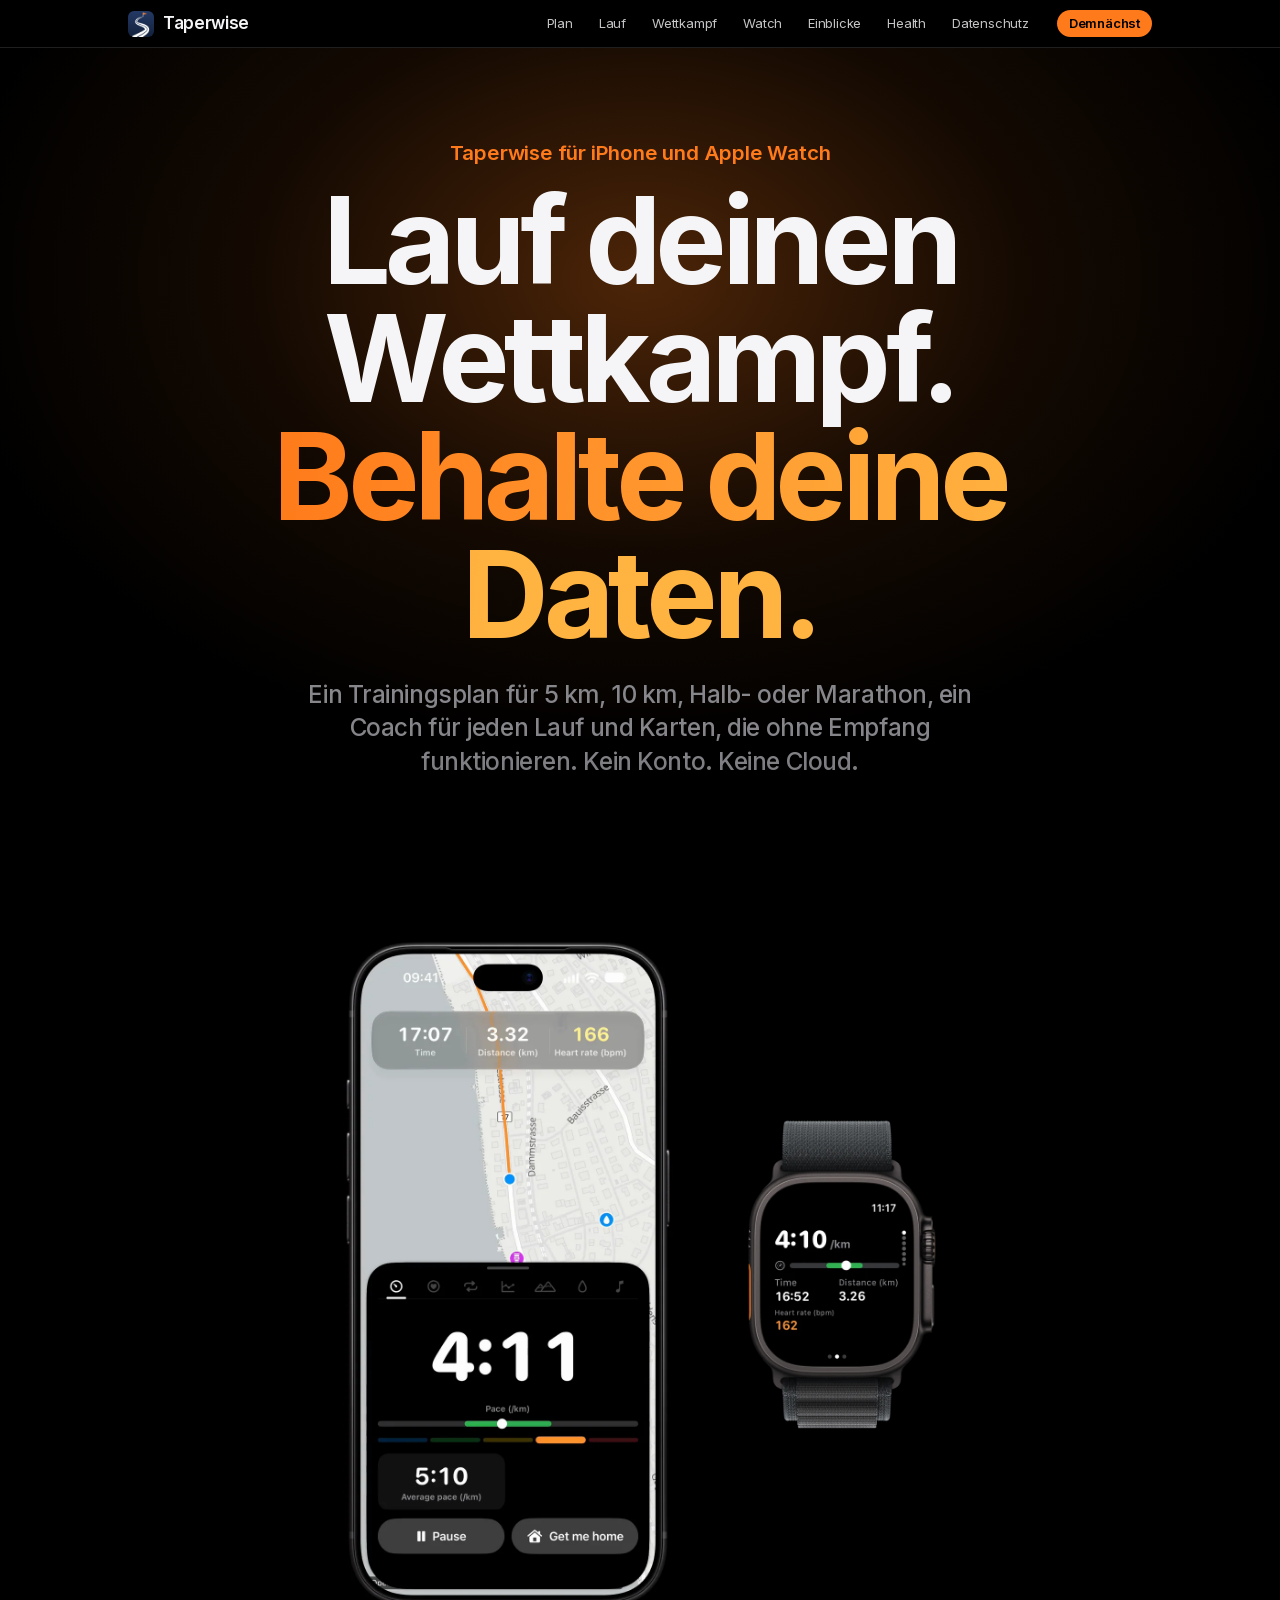
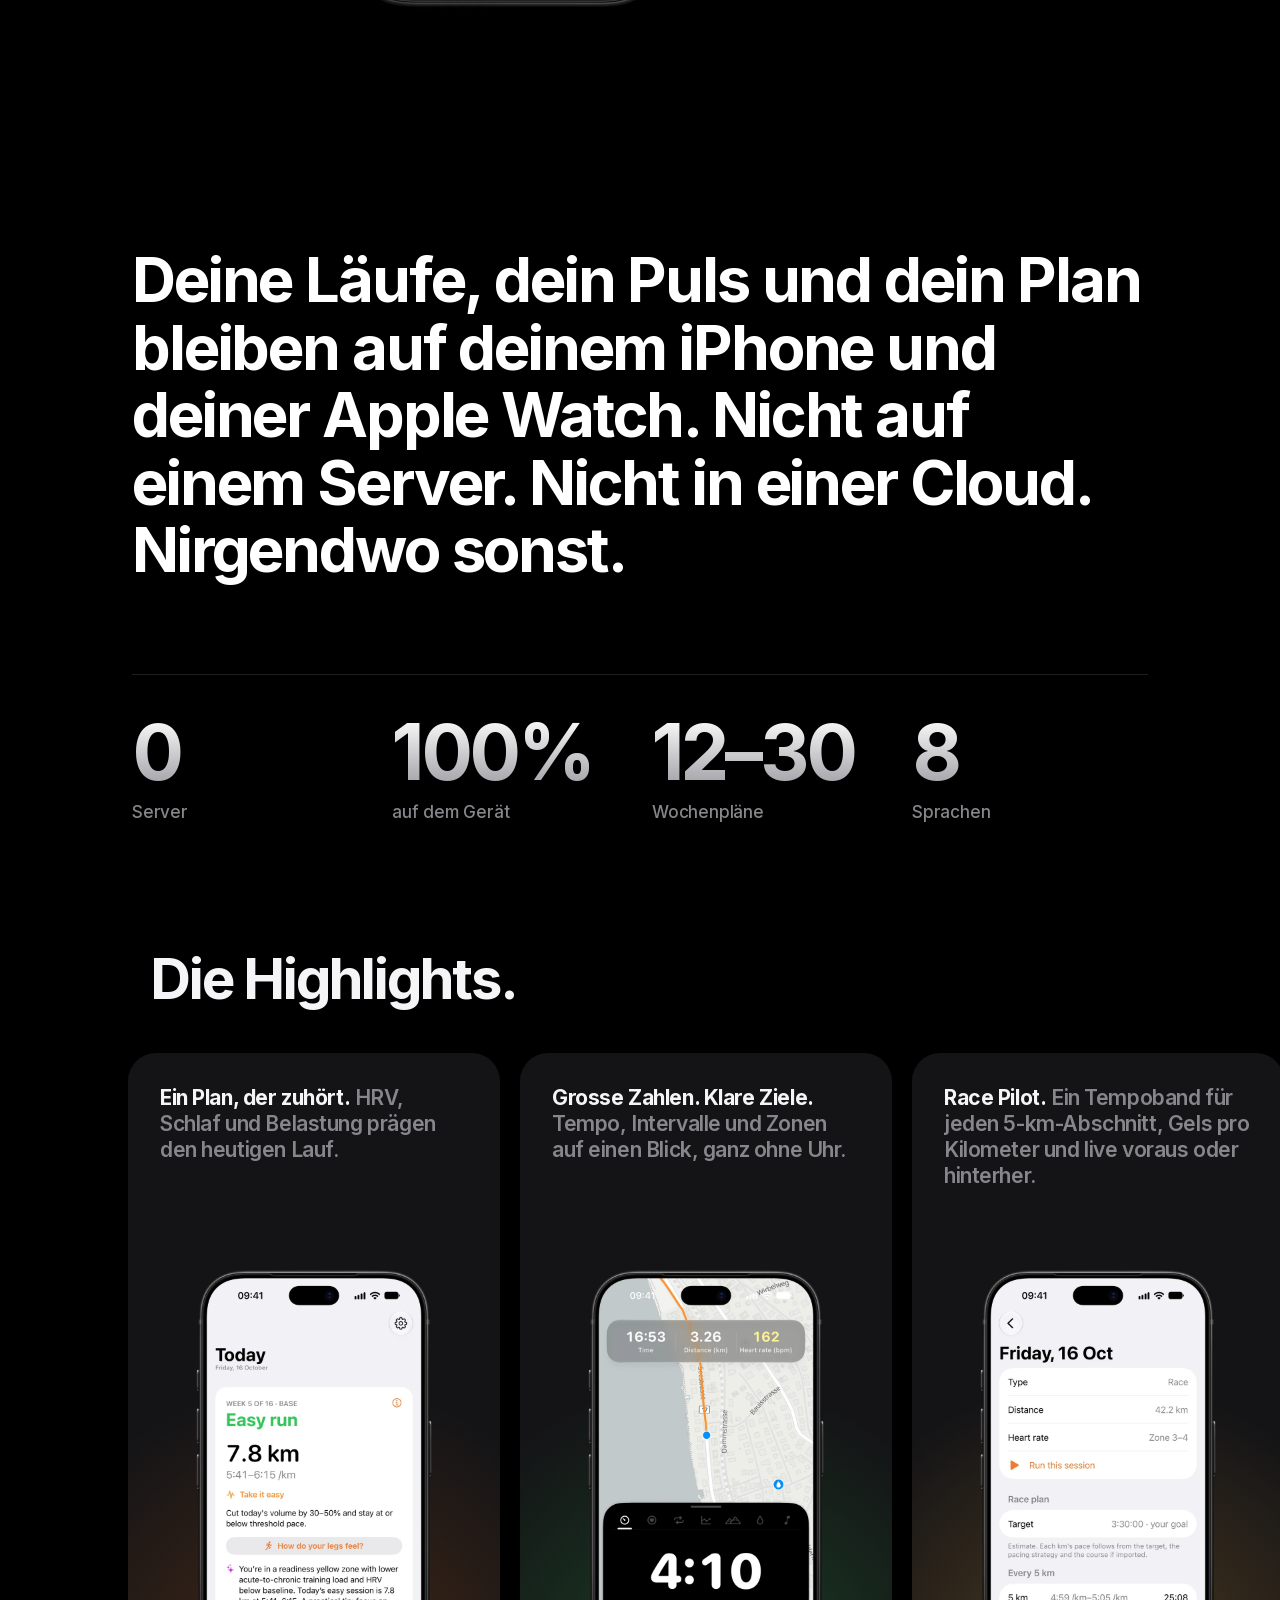
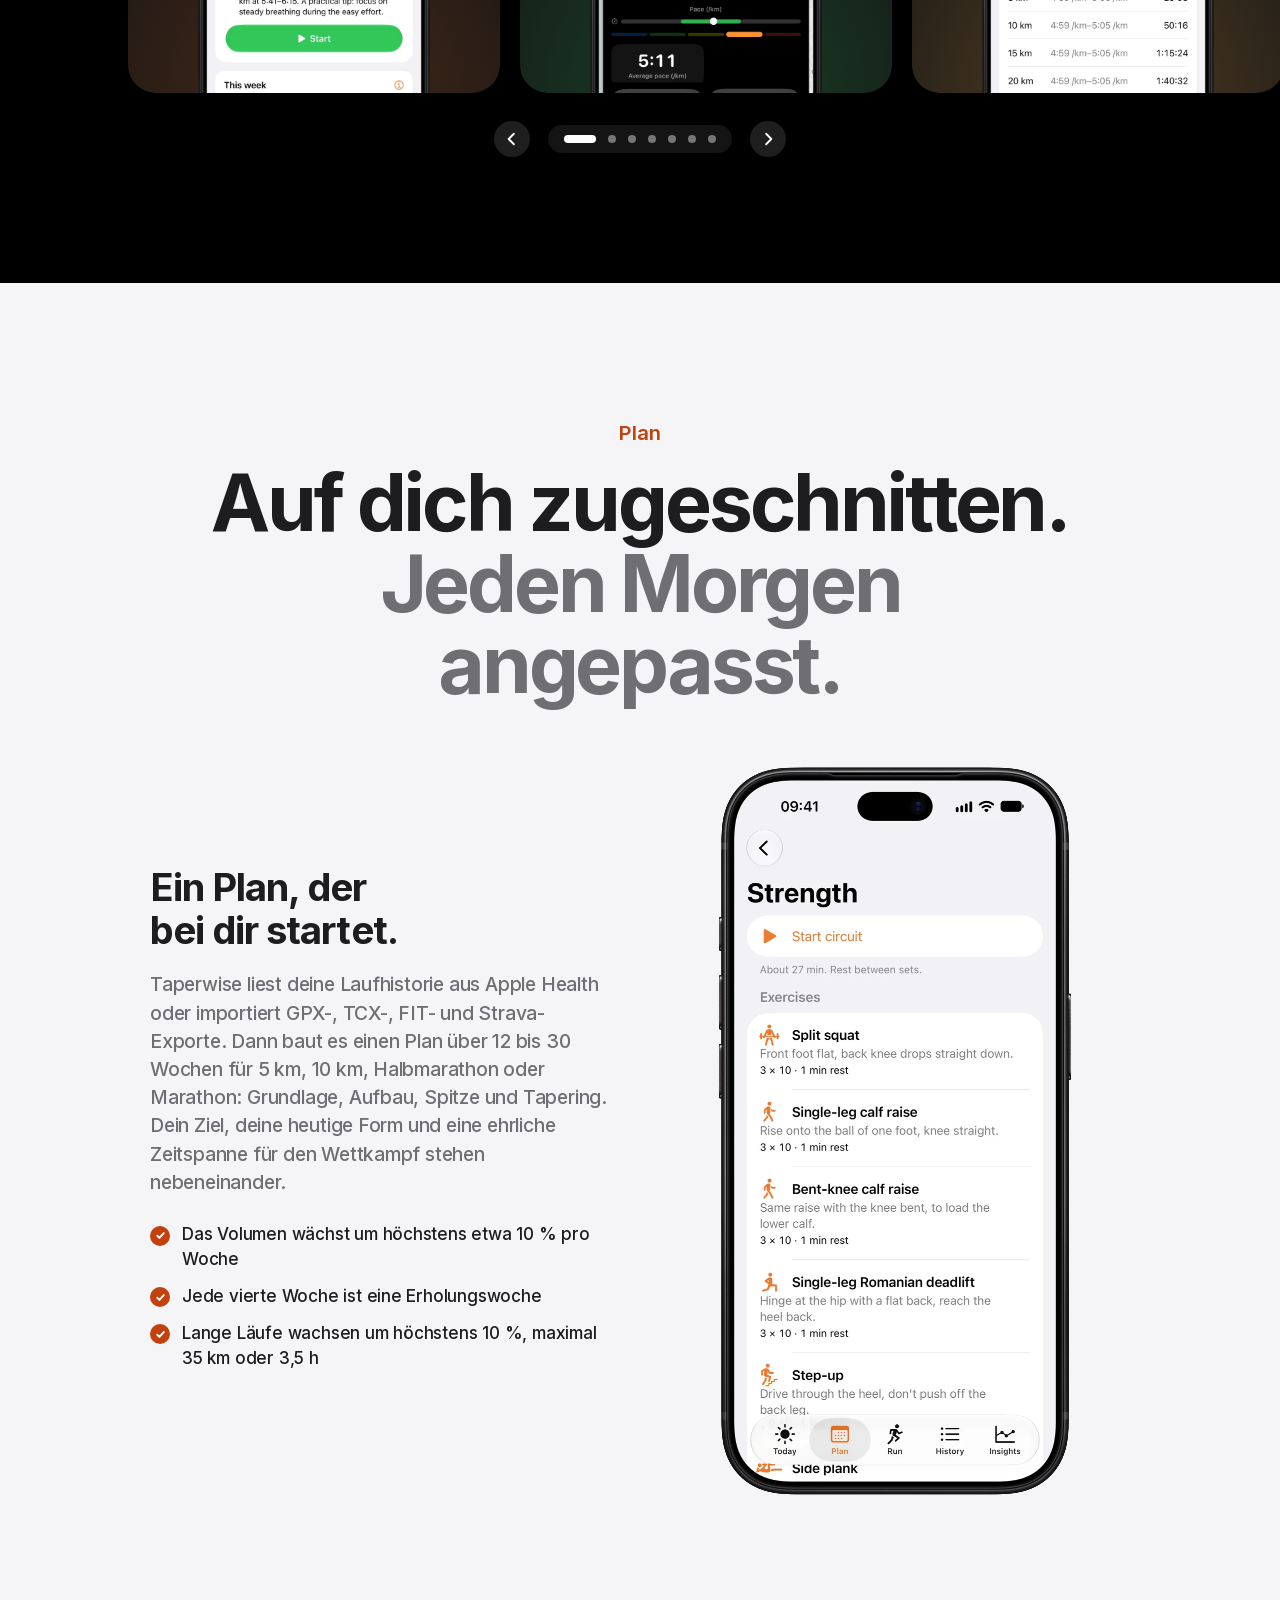
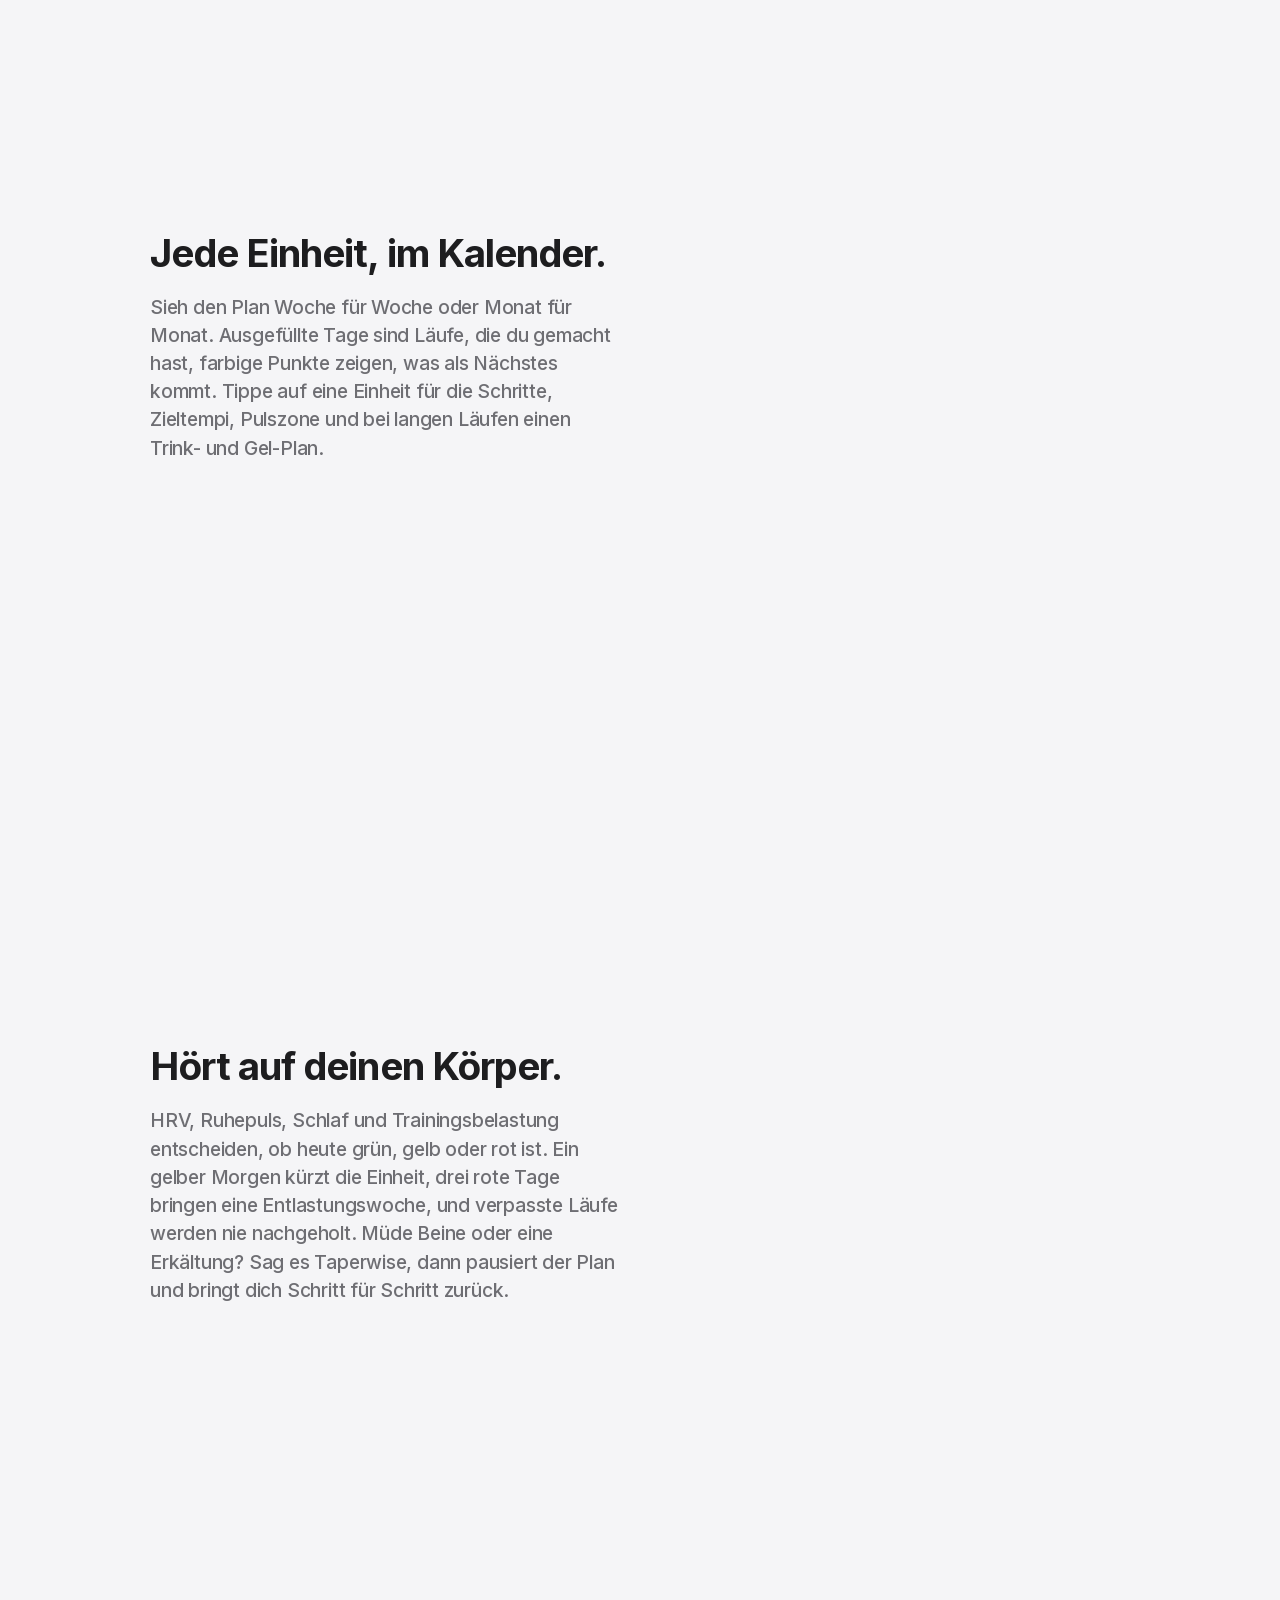
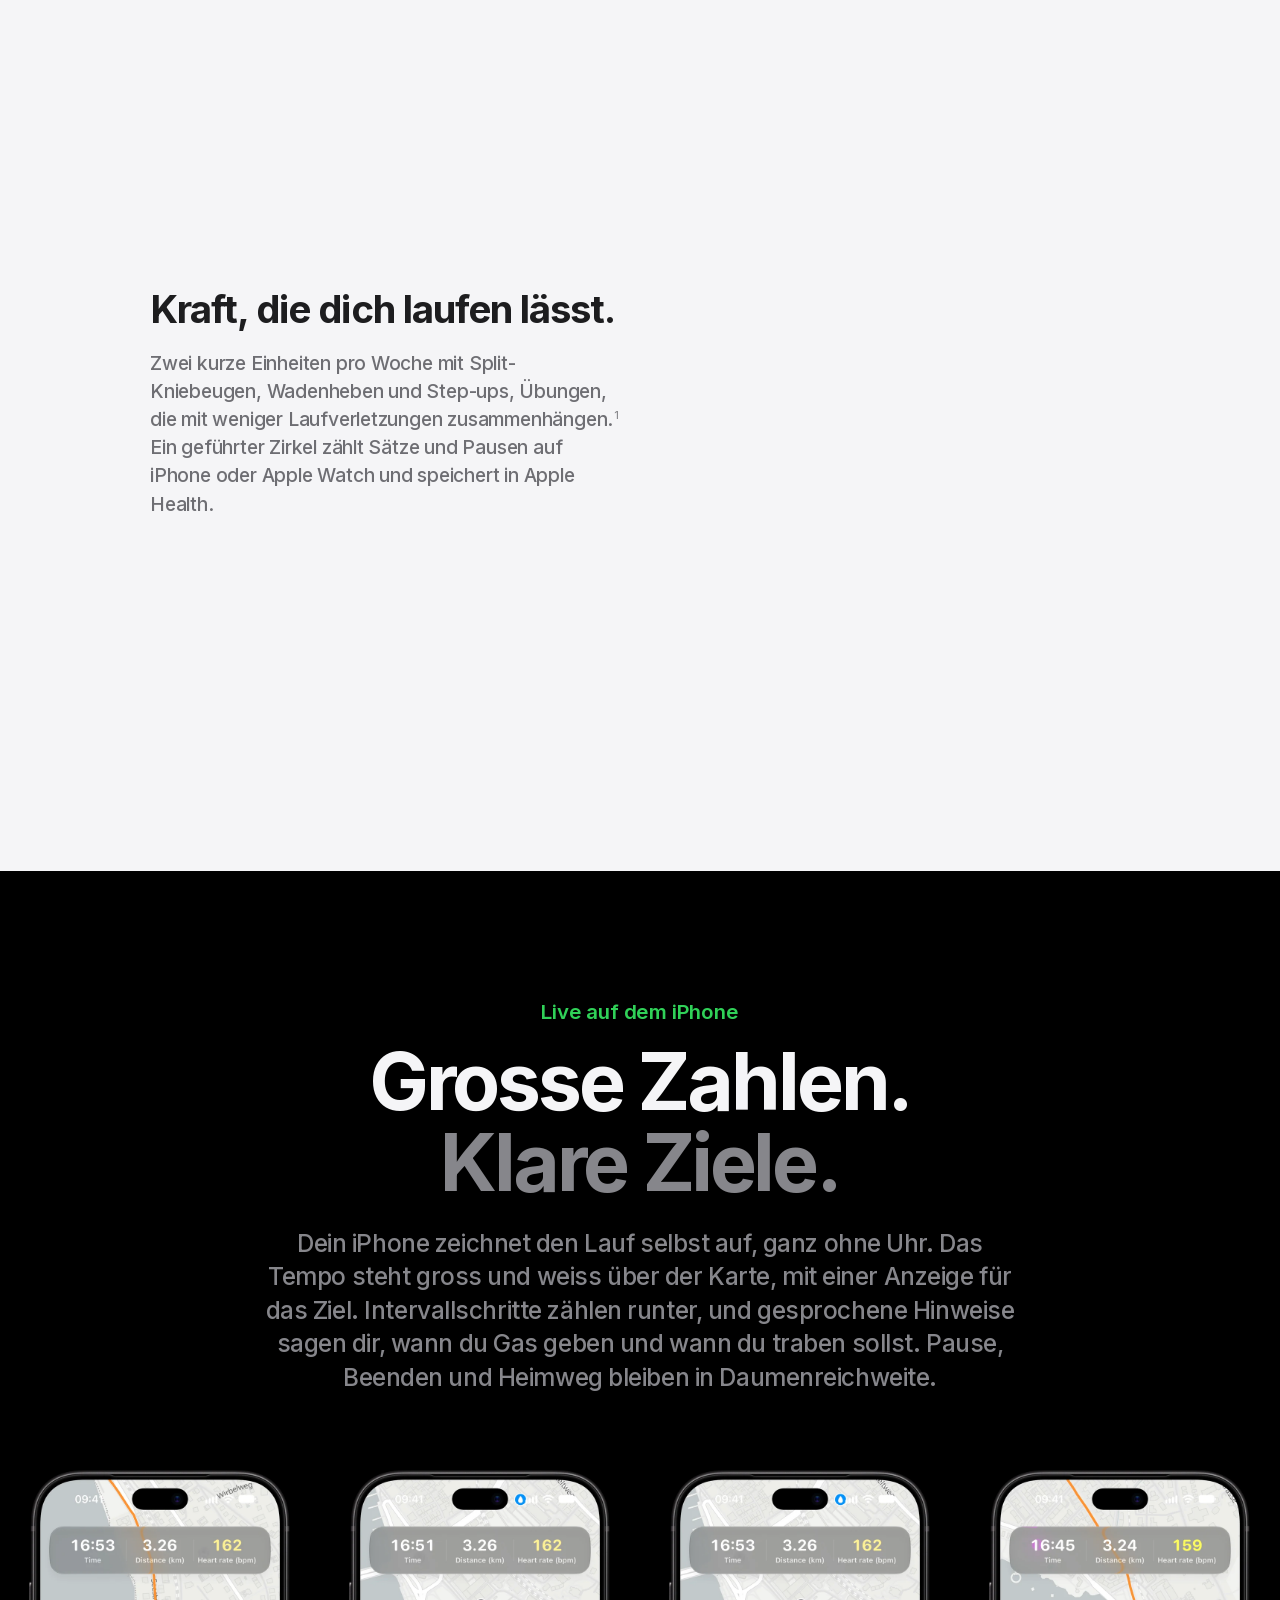
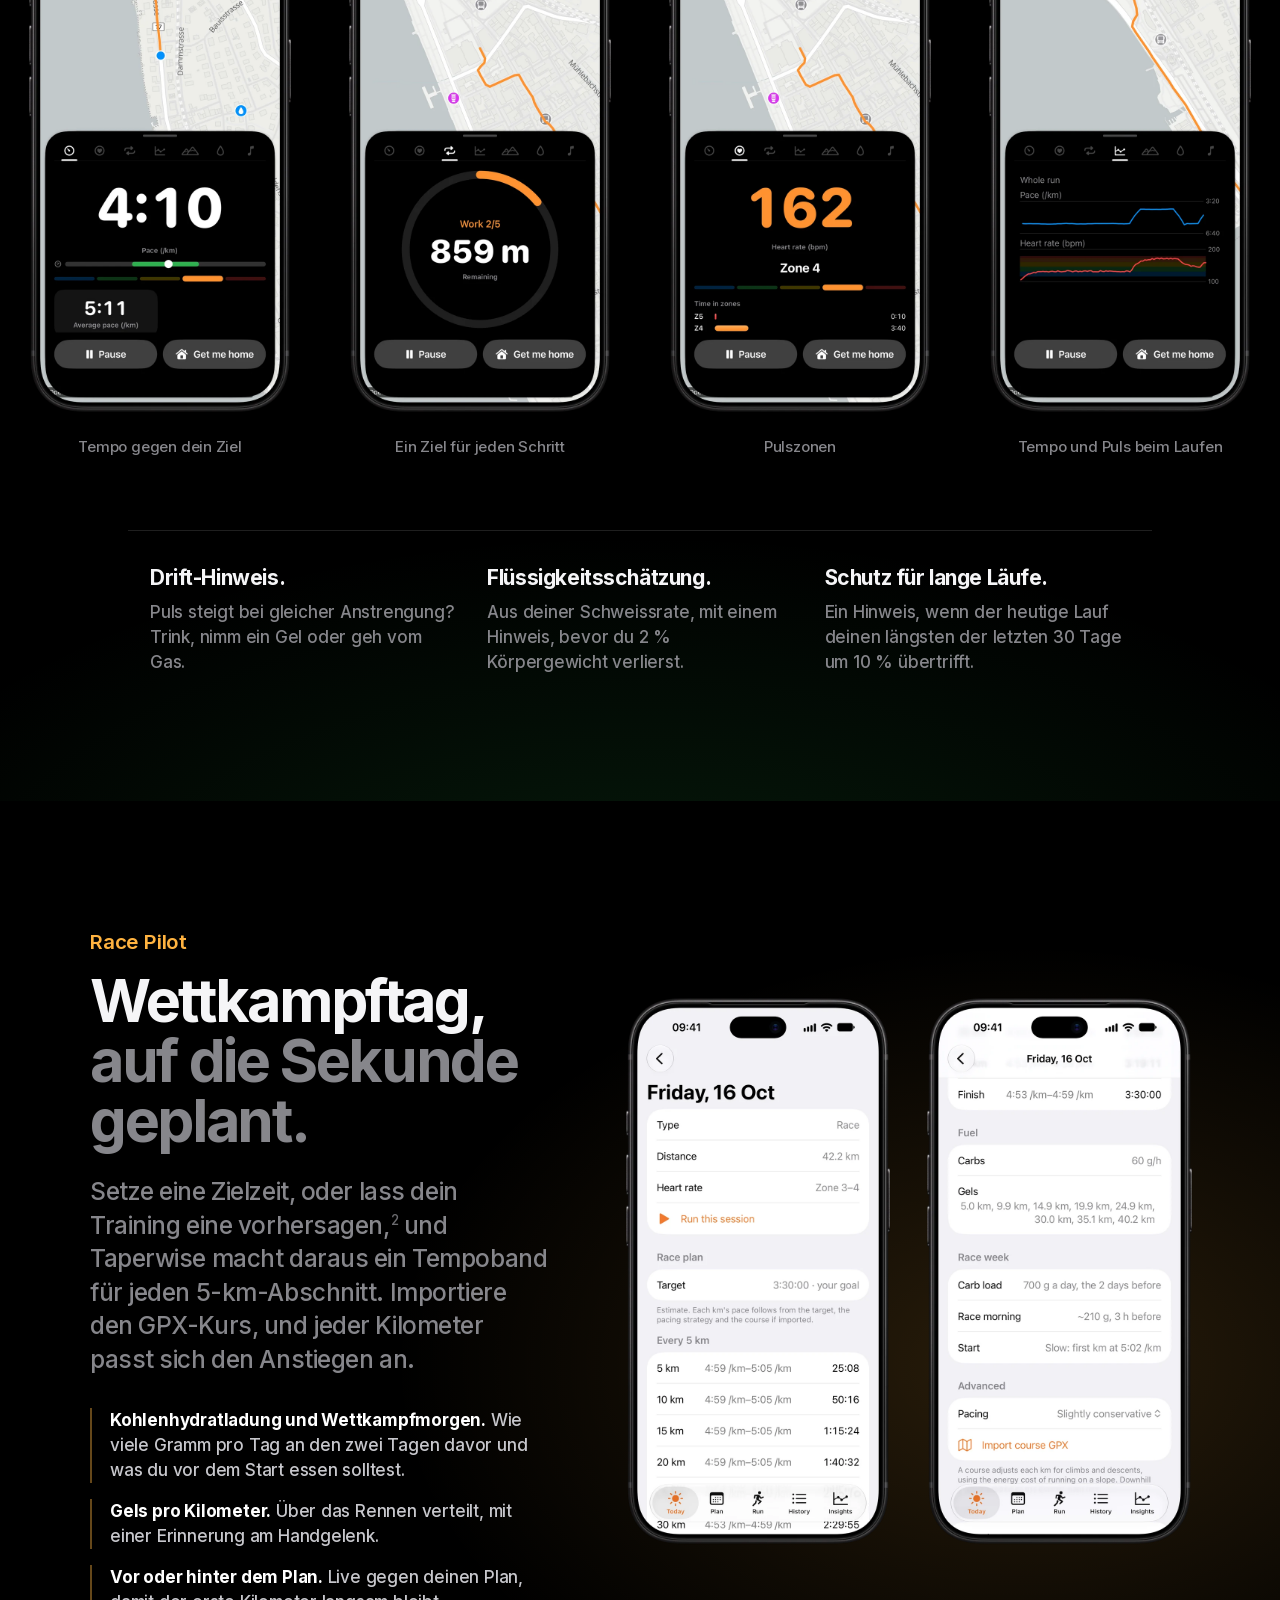
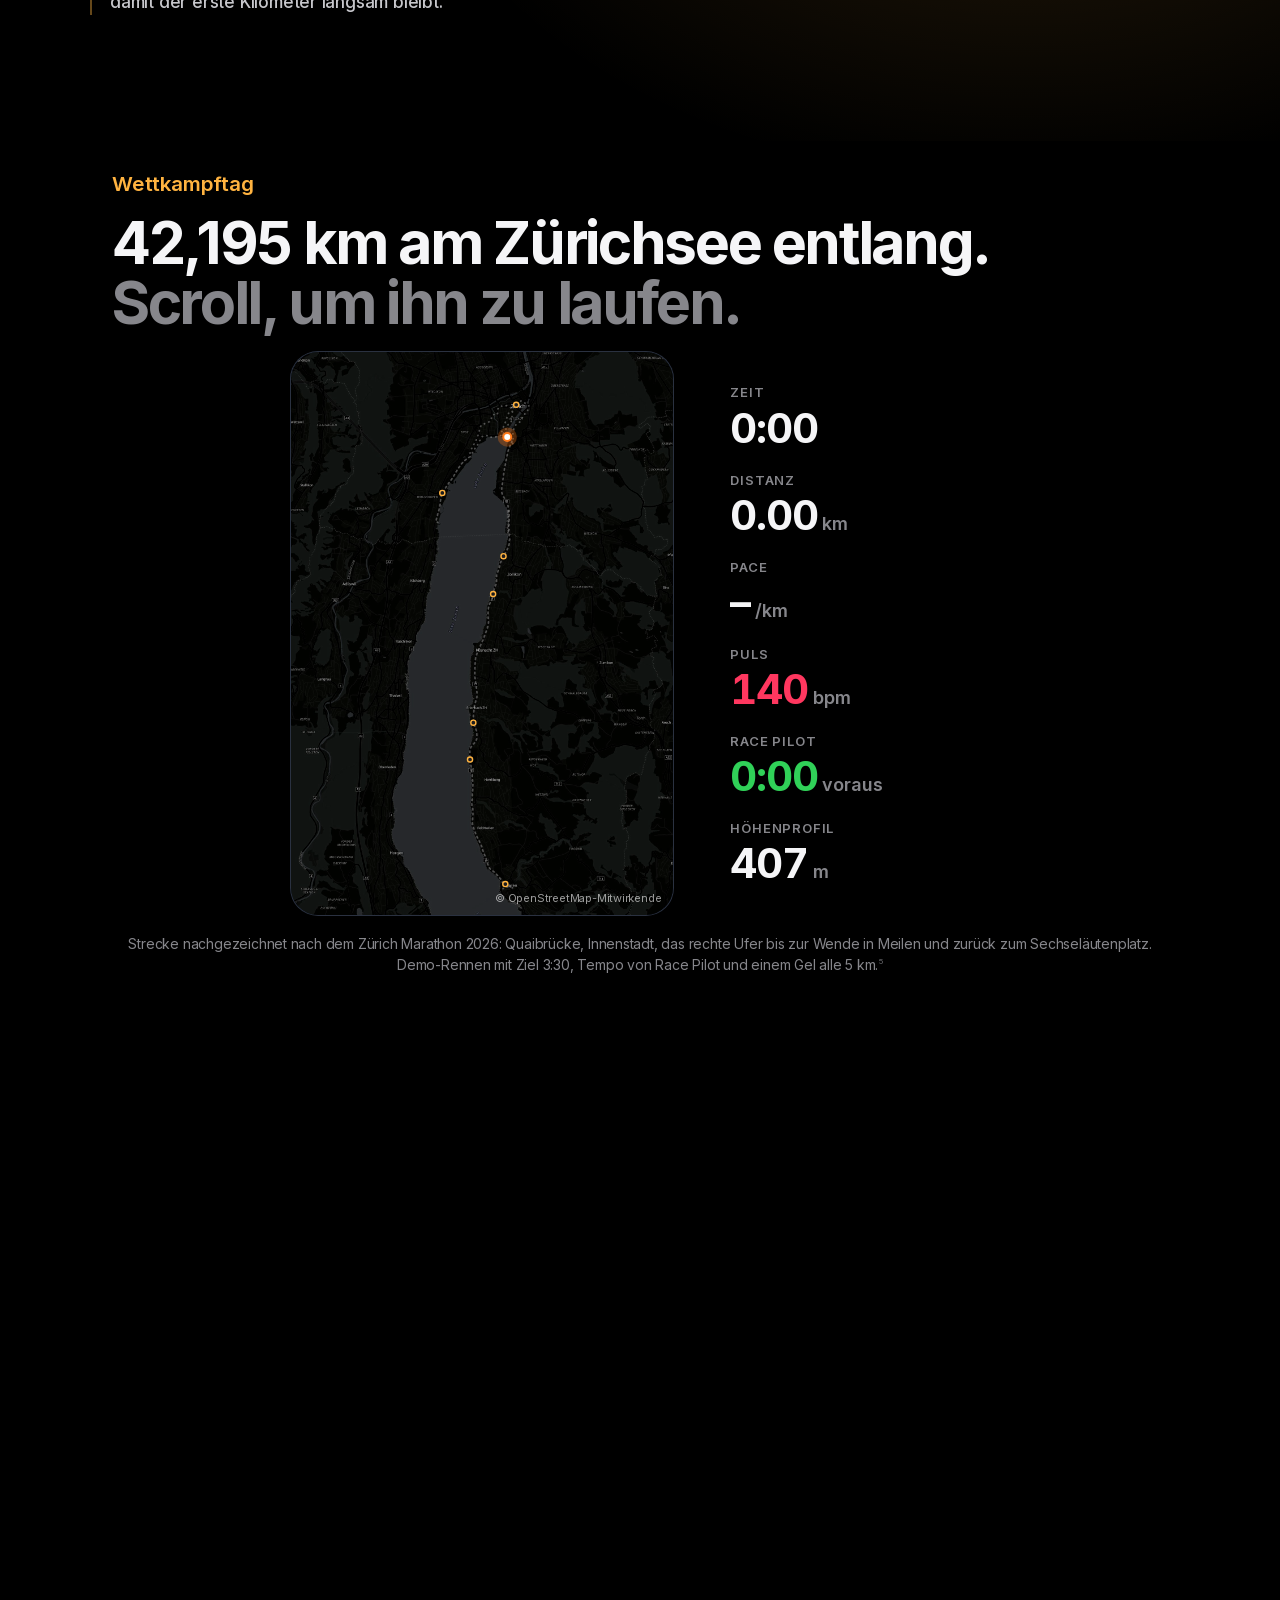
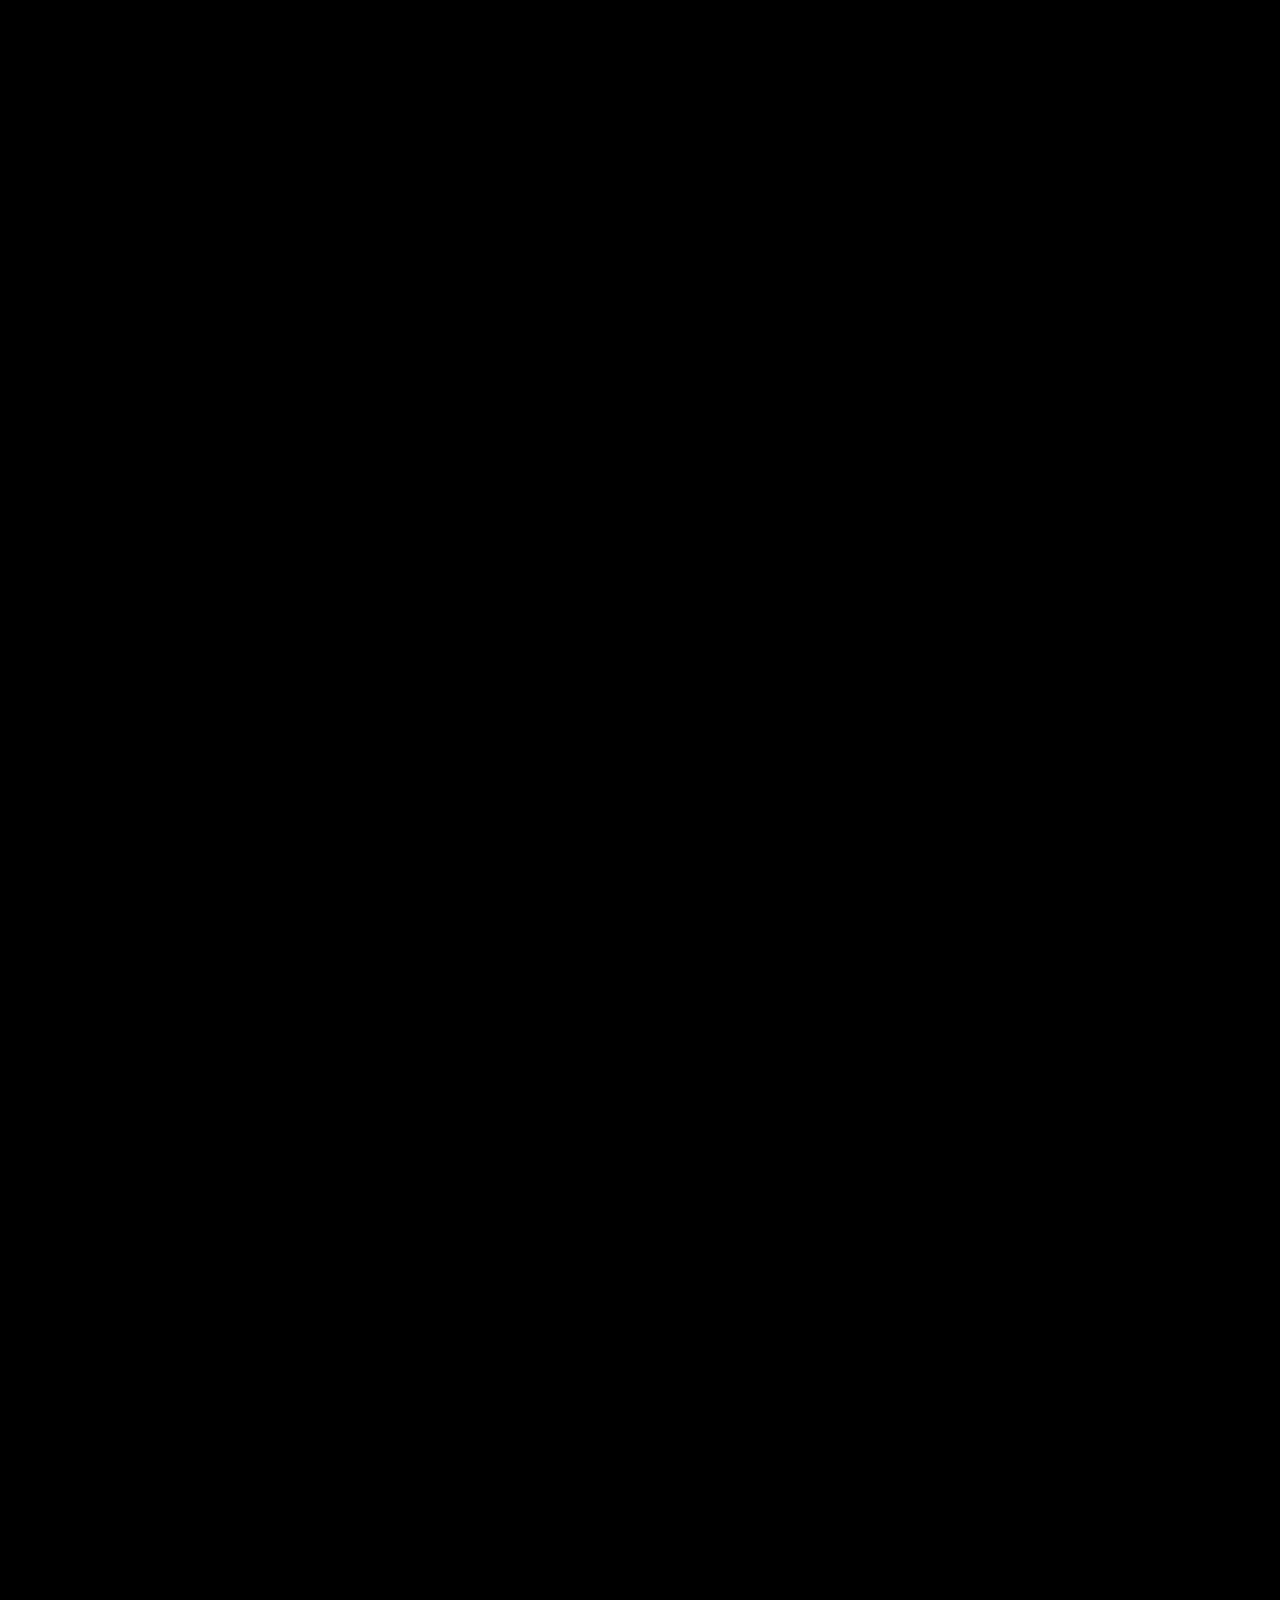
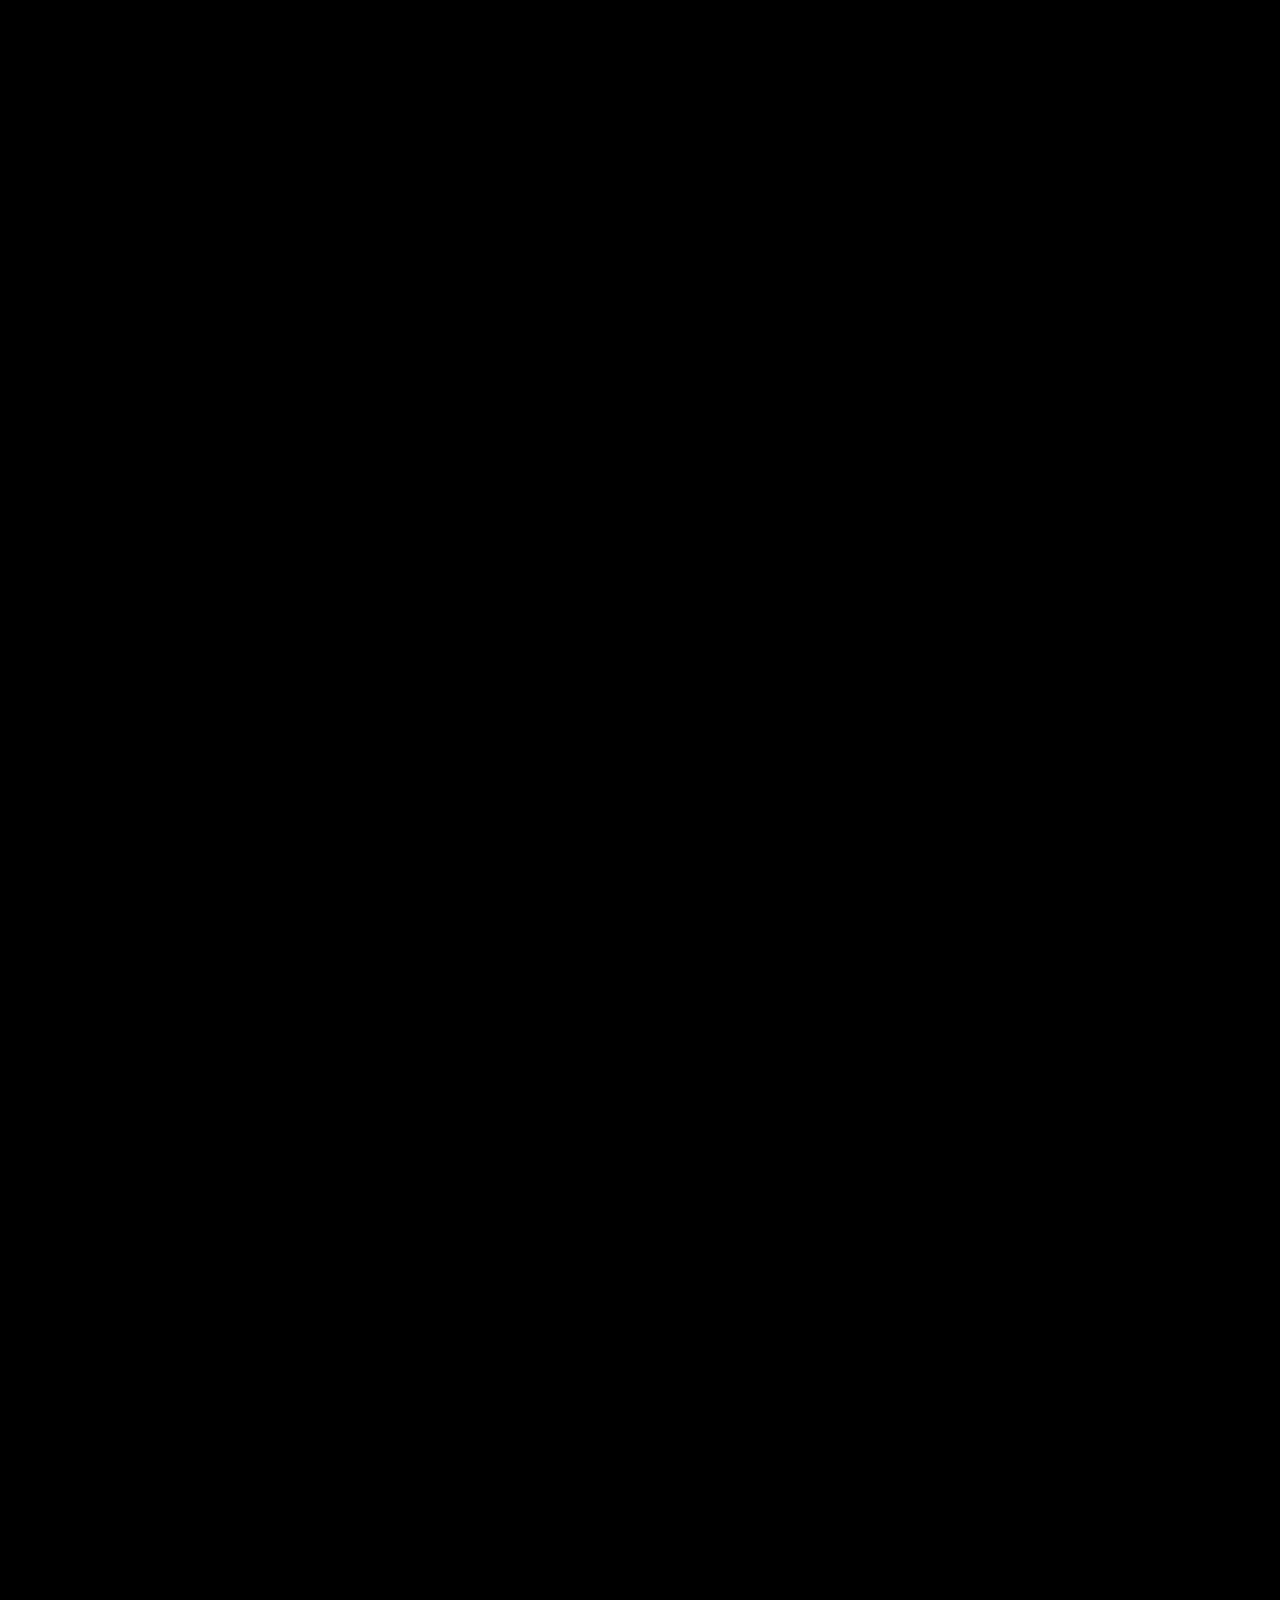
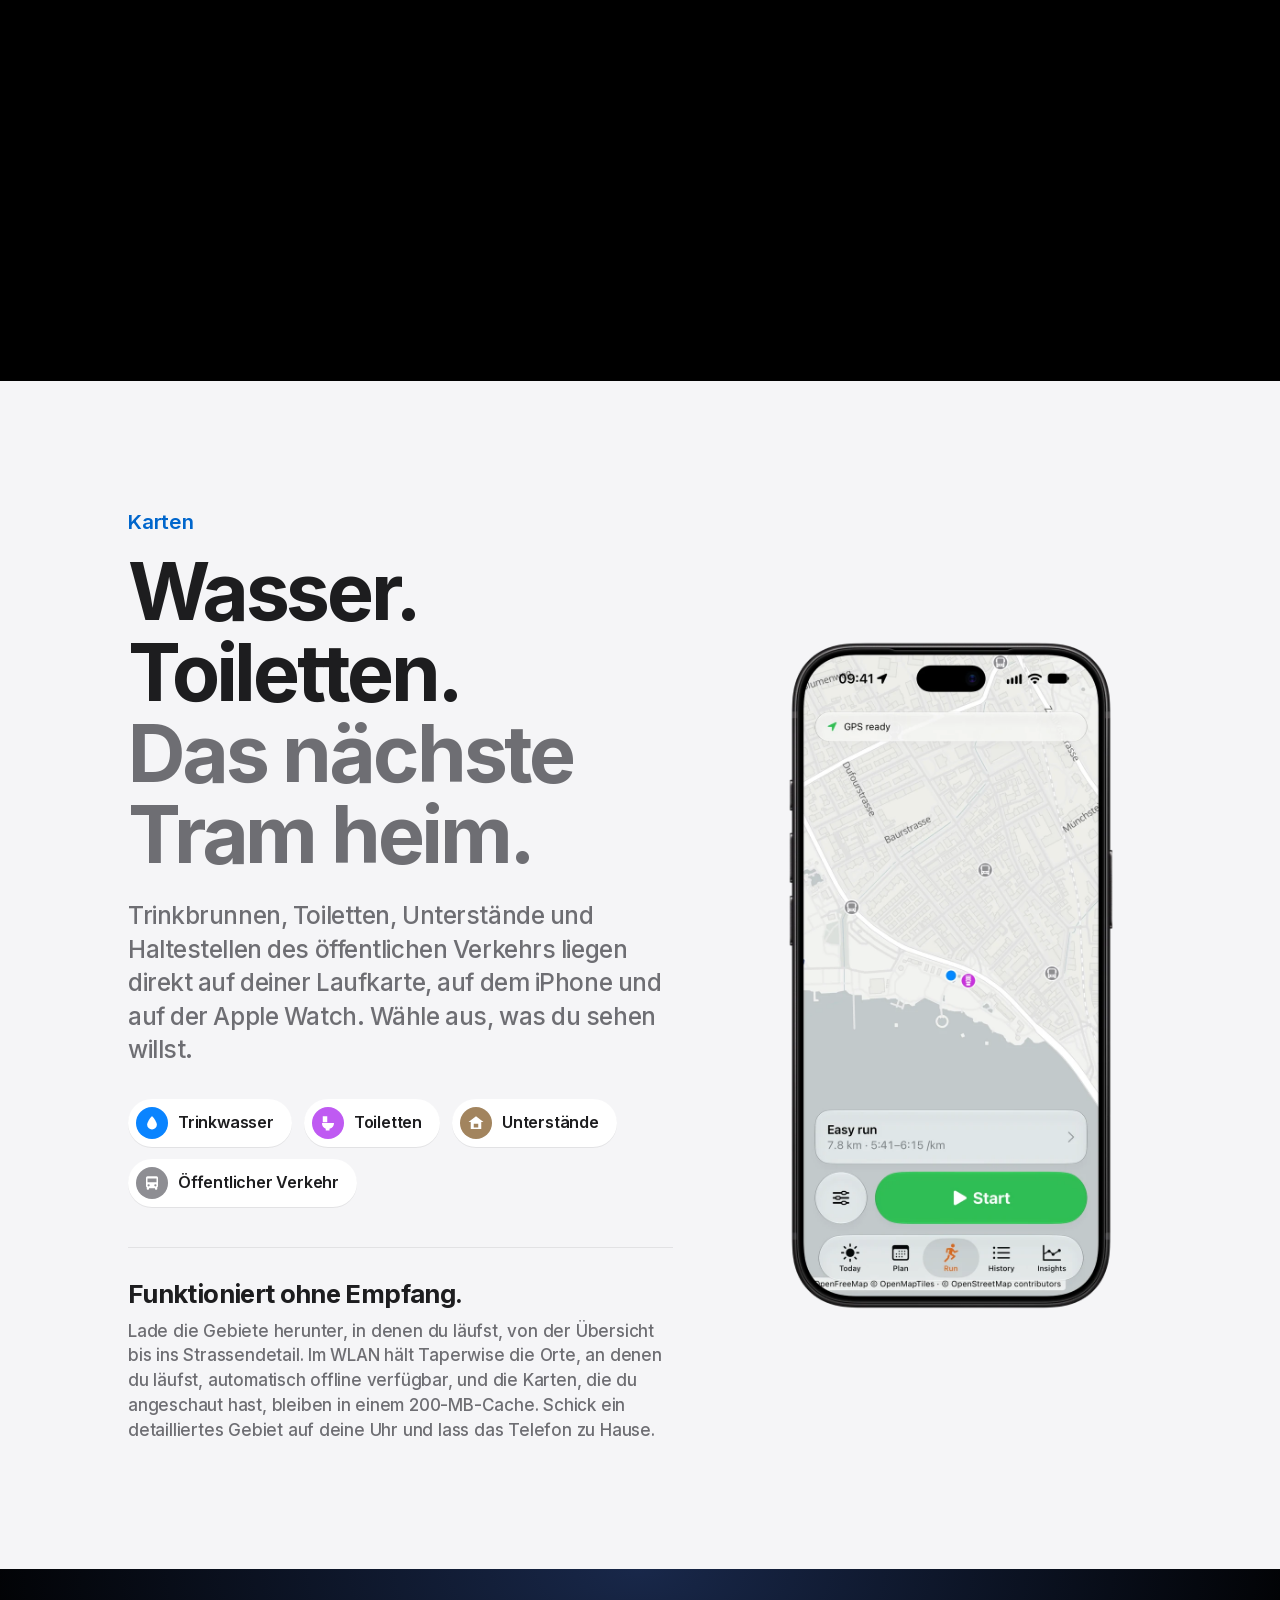
==== commit 307f4655: "New app design screenshots, Zürich Marathon replay, highlights gallery, Apple Health chapter Every i" ====
--- a/de/index.html
+++ b/de/index.html
@@ -6,13 +6,15 @@
 <title data-i18n="meta.title">Taperwise: Trainingsplan Marathon & Halbmarathon für Apple Watch</title>
 <meta name="description" data-i18n-attr="content:meta.description" content="Trainingspläne für 5 km, 10 km, Halbmarathon und Marathon, passend zu Puls, HRV und Schlaf. Lauf-App für Apple Watch mit Offline-Karten. Ohne Konto, ohne Cloud.">
 <meta name="theme-color" content="#000000">
-<meta property="og:title" content="Taperwise">
+<meta property="og:title" data-i18n-attr="content:meta.title" content="Taperwise: Trainingsplan Marathon & Halbmarathon für Apple Watch">
+<meta property="og:site_name" content="Taperwise">
+<meta property="og:locale" content="de_DE">
 <meta property="og:type" content="website">
 <meta property="og:url" content="https://taperwise.run/de/">
 <meta name="twitter:card" content="summary">
 <meta property="og:description" data-i18n-attr="content:og.description" content="Wettkampf-Training für iPhone und Apple Watch. Offline-Karten, Coaching auf dem Gerät, keine Cloud.">
 <meta property="og:image" content="https://taperwise.run/assets/img/icon.png">
-<script type="application/ld+json">{"@context": "https://schema.org", "@type": "MobileApplication", "name": "Taperwise", "operatingSystem": "iOS, watchOS", "applicationCategory": "HealthApplication", "applicationSubCategory": "Running", "description": "Training plans for 5K, 10K, half marathon and marathon that adapt to your heart rate, HRV and sleep. Live coaching on iPhone and Apple Watch, offline running maps, on-device Apple Intelligence. No account, no cloud.", "url": "https://taperwise.run/", "image": "https://taperwise.run/assets/img/icon.png", "inLanguage": ["en", "de", "fr", "it", "es", "pt-BR", "nl", "ja"], "publisher": {"@type": "Organization", "name": "BitSpire GmbH", "email": "apps@bitspire.ch"}}</script>
+<script type="application/ld+json">{"@context": "https://schema.org", "@type": "MobileApplication", "name": "Taperwise", "operatingSystem": "iOS, watchOS", "applicationCategory": "HealthApplication", "applicationSubCategory": "Running", "description": "Trainingspläne für 5 km, 10 km, Halbmarathon und Marathon, passend zu Puls, HRV und Schlaf. Lauf-App für Apple Watch mit Offline-Karten. Ohne Konto, ohne Cloud.", "url": "https://taperwise.run/de/", "image": "https://taperwise.run/assets/img/icon.png", "inLanguage": "de", "publisher": {"@type": "Organization", "name": "BitSpire GmbH", "email": "apps@bitspire.ch"}}</script>
 <link rel="canonical" href="https://taperwise.run/de/">
 <link rel="alternate" hreflang="en" href="https://taperwise.run/">
 <link rel="alternate" hreflang="de" href="https://taperwise.run/de/">
@@ -23,9 +25,11 @@
 <link rel="alternate" hreflang="nl" href="https://taperwise.run/nl/">
 <link rel="alternate" hreflang="ja" href="https://taperwise.run/ja/">
 <link rel="alternate" hreflang="x-default" href="https://taperwise.run/">
+<link rel="alternate" type="text/markdown" href="https://taperwise.run/de/index.md">
 <link rel="icon" href="../assets/img/icon.png">
 <link rel="apple-touch-icon" href="../assets/img/apple-touch-icon.png">
 <link rel="stylesheet" href="../assets/site.css">
+<script>document.documentElement.classList.add('js')</script>
 </head>
 <body>
 
@@ -35,10 +39,9 @@
     <a data-i18n="nav.plan" href="#plan">Plan</a>
     <a data-i18n="nav.run" href="#run">Lauf</a>
     <a data-i18n="nav.race" href="#race">Wettkampf</a>
-    <a data-i18n="nav.maps" href="#maps">Karten</a>
     <a data-i18n="nav.watch" href="#watch">Watch</a>
     <a data-i18n="nav.insights" href="#insights">Einblicke</a>
-    <a data-i18n="nav.coach" href="#coach">Coach</a>
+    <a data-i18n="nav.health" href="#health">Health</a>
     <a data-i18n="nav.privacy" href="../privacy/">Datenschutz</a>
   </div>
   <span data-i18n="nav.soon" class="nav-cta">Demnächst</span>
@@ -56,7 +59,7 @@
   </div>
   <div class="hero-devices fade">
     <video class="dev-phone" src="../assets/video/run.mp4" poster="../assets/video/run-poster.webp" autoplay muted loop playsinline width="720" height="1472" data-i18n-attr="aria-label:hero.video" aria-label="Taperwise-Lauf live auf dem iPhone: die Strecke auf der Karte und ein Tempo von 4:11 pro km im Zielbereich"></video>
-    <img class="dev-watch" src="../assets/img/watch-metrics.webp" width="440" height="704" data-i18n-attr="alt:hero.watch" alt="Taperwise auf Apple Watch Ultra: Tempo 4:10 pro km im Ziel, Puls 162">
+    <img class="dev-watch" src="../assets/img/watch-metrics.webp" width="440" height="704" data-i18n-attr="alt:hero.watch" alt="Taperwise auf der Apple Watch: Tempo 4:10 pro km im Ziel, Puls 162">
   </div>
 </header>
 
@@ -70,6 +73,47 @@
   </dl>
 </section>
 
+<section class="dark highlights" aria-labelledby="hl-title">
+  <div class="hl-head reveal">
+    <h2 id="hl-title" data-i18n="hl.title">Die Highlights.</h2>
+  </div>
+  <div class="hl-track" data-hl>
+    <a class="hl-card hl-plan" href="#plan">
+      <p data-i18n="hl.plan"><strong>Ein Plan, der zuhört.</strong> HRV, Schlaf und Belastung prägen den heutigen Lauf.</p>
+      <img src="../assets/img/phone-today.webp" width="720" height="1472" alt="" loading="lazy">
+    </a>
+    <a class="hl-card hl-run" href="#run">
+      <p data-i18n="hl.run"><strong>Grosse Zahlen. Klare Ziele.</strong> Tempo, Intervalle und Zonen auf einen Blick, ganz ohne Uhr.</p>
+      <img src="../assets/img/phone-run-metrics.webp" width="720" height="1472" alt="" loading="lazy">
+    </a>
+    <a class="hl-card hl-race" href="#race">
+      <p data-i18n="hl.race"><strong>Race Pilot.</strong> Ein Tempoband für jeden 5-km-Abschnitt, Gels pro Kilometer und live voraus oder hinterher.</p>
+      <img src="../assets/img/phone-race-pilot.webp" width="720" height="1472" alt="" loading="lazy">
+    </a>
+    <a class="hl-card hl-watch" href="#watch">
+      <p data-i18n="hl.watch"><strong>Lass das Telefon zu Hause.</strong> Der ganze Lauf auf der Apple Watch, mit Offline-Karten.</p>
+      <img class="hl-watch-img" src="../assets/img/watch-metrics.webp" width="440" height="704" alt="" loading="lazy">
+    </a>
+    <a class="hl-card hl-insights" href="#insights">
+      <p data-i18n="hl.insights"><strong>Sieh deine Fitness wachsen.</strong> VDOT, nächtliche HRV, Trainingslast und sieben weitere Einblicke.</p>
+      <img src="../assets/img/phone-recovery.webp" width="720" height="1472" alt="" loading="lazy">
+    </a>
+    <a class="hl-card hl-health" href="#health">
+      <p data-i18n="hl.health"><strong>Deine Pulszonen aus Apple Health.</strong> Dieselben Zonen wie in Fitness und in der App Training.</p>
+      <img src="../assets/img/phone-settings-zones.webp" width="720" height="1472" alt="" loading="lazy">
+    </a>
+    <a class="hl-card hl-private" href="#private">
+      <p data-i18n="hl.private"><strong>Kein Konto. Keine Server.</strong> Deine Läufe bleiben auf deinem iPhone, deiner Apple Watch und in Apple Health.</p>
+      <span class="hl-lock" aria-hidden="true"><svg viewBox="0 0 24 24"><path fill="currentColor" d="M12 2a5 5 0 0 0-5 5v3H6a2 2 0 0 0-2 2v8a2 2 0 0 0 2 2h12a2 2 0 0 0 2-2v-8a2 2 0 0 0-2-2h-1V7a5 5 0 0 0-5-5Zm-3 8V7a3 3 0 1 1 6 0v3H9Z"/></svg></span>
+    </a>
+  </div>
+  <div class="hl-nav">
+    <button class="hl-arrow" type="button" data-step="-1" data-i18n-attr="aria-label:hl.prev" aria-label="Zurück"><svg viewBox="0 0 24 24" aria-hidden="true"><path d="m14.5 5-7 7 7 7"/></svg></button>
+    <div class="hl-dots" role="tablist"></div>
+    <button class="hl-arrow" type="button" data-step="1" data-i18n-attr="aria-label:hl.next" aria-label="Weiter"><svg viewBox="0 0 24 24" aria-hidden="true"><path d="m9.5 5 7 7-7 7"/></svg></button>
+  </div>
+</section>
+
 <section class="light story-wrap" id="plan">
   <div class="section-head reveal">
     <p data-i18n="plan.eyebrow" class="eyebrow">Plan</p>
@@ -78,7 +122,7 @@
   <div class="story">
     <div class="story-text">
       <article class="step" data-shot="0">
-        <img class="step-phone" src="../assets/img/phone-plan.webp" width="720" height="1472" data-i18n-attr="alt:plan.adapt.alt" alt="Taperwise-Plan: Marathon in 76 Tagen, Zielankunft, Schätzung für den Wettkampftag 3:24 bis 3:40, auf Kurs mit 200,9 von 203 km" loading="lazy">
+        <img class="step-phone" src="../assets/img/phone-plan.webp" width="720" height="1472" data-i18n-attr="alt:plan.adapt.alt" alt="Taperwise-Plan: Marathon in 76 Tagen, Zielzeit, Schätzung für den Wettkampftag 3:22 bis 3:38, auf Kurs mit 209,9 von 229 km" loading="lazy">
         <h3 data-i18n="plan.adapt.title">Ein Plan, der bei dir startet.</h3>
         <p data-i18n="plan.adapt.text">Taperwise liest deine Laufhistorie aus Apple Health oder importiert GPX-, TCX-, FIT- und Strava-Exporte. Dann baut es einen Plan über 12 bis 30 Wochen für 5 km, 10 km, Halbmarathon oder Marathon: Grundlage, Aufbau, Spitze und Tapering. Dein Ziel, deine heutige Form und eine ehrliche Zeitspanne für den Wettkampf stehen nebeneinander.</p>
         <ul class="ticks">
@@ -93,39 +137,78 @@
         <p data-i18n="plan.calendar.text">Sieh den Plan Woche für Woche oder Monat für Monat. Ausgefüllte Tage sind Läufe, die du gemacht hast, farbige Punkte zeigen, was als Nächstes kommt. Tippe auf eine Einheit für die Schritte, Zieltempi, Pulszone und bei langen Läufen einen Trink- und Gel-Plan.</p>
       </article>
       <article class="step" data-shot="2">
-        <img class="step-phone" src="../assets/img/phone-today.webp" width="720" height="1472" data-i18n-attr="alt:plan.today.alt" alt="Taperwise Heute: lockerer Lauf, 10,9 km, ruhig angehen, Umfang heute um 30 bis 50 % senken, dazu eine Coach-Notiz" loading="lazy">
+        <img class="step-phone" src="../assets/img/phone-today.webp" width="720" height="1472" data-i18n-attr="alt:plan.today.alt" alt="Taperwise Heute: lockerer Lauf, 7,8 km mit 5:41 bis 6:15 pro km, ruhig angehen, Umfang heute um 30 bis 50 % senken, dazu eine Coach-Notiz" loading="lazy">
         <h3 data-i18n="plan.today.title">Hört auf deinen Körper.</h3>
         <p data-i18n="plan.today.text">HRV, Ruhepuls, Schlaf und Trainingsbelastung entscheiden, ob heute grün, gelb oder rot ist. Ein gelber Morgen kürzt die Einheit, drei rote Tage bringen eine Entlastungswoche, und verpasste Läufe werden nie nachgeholt. Müde Beine oder eine Erkältung? Sag es Taperwise, dann pausiert der Plan und bringt dich Schritt für Schritt zurück.</p>
       </article>
       <article class="step" data-shot="3">
         <img class="step-phone" src="../assets/img/phone-strength.webp" width="720" height="1472" data-i18n-attr="alt:plan.strength.alt" alt="Kraft: Split-Kniebeuge, Wadenheben, einbeiniges rumänisches Kreuzheben und Step-up, etwa 27 Minuten" loading="lazy">
         <h3 data-i18n="plan.strength.title">Kraft, die dich laufen lässt.</h3>
-        <p data-i18n="plan.strength.text">Zwei kurze Einheiten pro Woche mit Split-Kniebeugen, Wadenheben und Step-ups, Übungen, die mit weniger Laufverletzungen zusammenhängen. Ein geführter Zirkel zählt Sätze und Pausen auf iPhone oder Apple Watch und speichert in Apple Health.</p>
+        <p data-i18n="plan.strength.text">Zwei kurze Einheiten pro Woche mit Split-Kniebeugen, Wadenheben und Step-ups, Übungen, die mit weniger Laufverletzungen zusammenhängen.<sup><a href="#fn1">1</a></sup> Ein geführter Zirkel zählt Sätze und Pausen auf iPhone oder Apple Watch und speichert in Apple Health.</p>
       </article>
     </div>
     <div class="story-device">
-      <img class="on" src="../assets/img/phone-plan.webp" width="720" height="1472" alt="">
-      <img src="../assets/img/phone-plan-calendar.webp" width="720" height="1472" alt="">
-      <img src="../assets/img/phone-today.webp" width="720" height="1472" alt="">
-      <img src="../assets/img/phone-strength.webp" width="720" height="1472" alt="">
-    </div>
-  </div>
-</section>
-
-<section class="dark replay" id="run" data-replay>
+      <img class="on" src="../assets/img/phone-plan.webp" width="720" height="1472" alt="" loading="lazy">
+      <img src="../assets/img/phone-plan-calendar.webp" width="720" height="1472" alt="" loading="lazy">
+      <img src="../assets/img/phone-today.webp" width="720" height="1472" alt="" loading="lazy">
+      <img src="../assets/img/phone-strength.webp" width="720" height="1472" alt="" loading="lazy">
+    </div>
+  </div>
+</section>
+
+<section class="dark live" id="run">
+  <div class="section-head reveal">
+    <p data-i18n="live.eyebrow" class="eyebrow green">Live auf dem iPhone</p>
+    <h2 data-i18n="live.title">Grosse Zahlen.<br><span class="soft">Klare Ziele.</span></h2>
+    <p data-i18n="live.lead" class="lead">Dein iPhone zeichnet den Lauf selbst auf, ganz ohne Uhr. Das Tempo steht gross und weiss über der Karte, mit einer Anzeige für das Ziel. Intervallschritte zählen runter, und gesprochene Hinweise sagen dir, wann du Gas geben und wann du traben sollst. Pause, Beenden und Heimweg bleiben in Daumenreichweite.</p>
+  </div>
+  <div class="phone-row fade">
+    <figure><img src="../assets/img/phone-run-metrics.webp" width="720" height="1472" data-i18n-attr="alt:live.pace.alt" alt="Live-Lauf: Tempo 4:10 pro km im Zielbereich, Durchschnitt 5:11" loading="lazy"><figcaption data-i18n="live.pace.cap">Tempo gegen dein Ziel</figcaption></figure>
+    <figure><img src="../assets/img/phone-run-interval.webp" width="720" height="1472" data-i18n-attr="alt:live.interval.alt" alt="Intervallseite: Belastung 2 von 5, noch 859 m" loading="lazy"><figcaption data-i18n="live.interval.cap">Ein Ziel für jeden Schritt</figcaption></figure>
+    <figure><img src="../assets/img/phone-run-zones.webp" width="720" height="1472" data-i18n-attr="alt:live.zones.alt" alt="Puls 162 in Zone 4 mit Zeit in den Zonen" loading="lazy"><figcaption data-i18n="live.zones.cap">Pulszonen</figcaption></figure>
+    <figure><img src="../assets/img/phone-run-chart.webp" width="720" height="1472" data-i18n-attr="alt:live.chart.alt" alt="Tempo- und Pulsdiagramm des ganzen Laufs" loading="lazy"><figcaption data-i18n="live.chart.cap">Tempo und Puls beim Laufen</figcaption></figure>
+  </div>
+  <ul class="cues reveal">
+    <li data-i18n="live.cue1"><strong>Drift-Hinweis.</strong> Puls steigt bei gleicher Anstrengung? Trink, nimm ein Gel oder geh vom Gas.</li>
+    <li data-i18n="live.cue2"><strong>Flüssigkeitsschätzung.</strong> Aus deiner Schweissrate, mit einem Hinweis, bevor du 2 % Körpergewicht verlierst.</li>
+    <li data-i18n="live.cue3"><strong>Schutz für lange Läufe.</strong> Ein Hinweis, wenn der heutige Lauf deinen längsten der letzten 30 Tage um 10 % übertrifft.</li>
+  </ul>
+</section>
+
+<section class="dark race" id="race">
+  <div class="race-grid">
+    <div class="race-copy reveal">
+      <p data-i18n="race.eyebrow" class="eyebrow amber">Race Pilot</p>
+      <h2 data-i18n="race.title">Wettkampftag,<br><span class="soft">auf die Sekunde geplant.</span></h2>
+      <p data-i18n="race.lead" class="lead">Setze eine Zielzeit, oder lass dein Training eine vorhersagen,<sup><a href="#fn2">2</a></sup> und Taperwise macht daraus ein Tempoband für jeden 5-km-Abschnitt. Importiere den GPX-Kurs, und jeder Kilometer passt sich den Anstiegen an.</p>
+      <ul class="facts">
+        <li data-i18n="race.fact1"><strong>Kohlenhydratladung und Wettkampfmorgen.</strong> Wie viele Gramm pro Tag an den zwei Tagen davor und was du vor dem Start essen solltest.</li>
+        <li data-i18n="race.fact2"><strong>Gels pro Kilometer.</strong> Über das Rennen verteilt, mit einer Erinnerung am Handgelenk.</li>
+        <li data-i18n="race.fact3"><strong>Vor oder hinter dem Plan.</strong> Live gegen deinen Plan, damit der erste Kilometer langsam bleibt.</li>
+      </ul>
+    </div>
+    <div class="race-phones fade">
+      <img src="../assets/img/phone-race-pilot.webp" width="720" height="1472" data-i18n-attr="alt:race.pilot.alt" alt="Wettkampfplan: Marathon, Ziel 3:30:00, Tempoband 4:59 bis 5:05 pro km mit Splits alle 5 km" loading="lazy">
+      <img src="../assets/img/phone-race-band.webp" width="720" height="1472" data-i18n-attr="alt:race.band.alt" alt="Wettkampfplan, Fortsetzung: 60 g Kohlenhydrate pro Stunde, Gels pro Kilometer, die Checkliste für die Wettkampfwoche und der GPX-Import der Strecke" loading="lazy">
+    </div>
+  </div>
+</section>
+
+<section class="dark replay" id="marathon" data-replay>
   <div class="replay-sticky">
     <div class="replay-head">
-      <p data-i18n="run.eyebrow" class="eyebrow">Lauf</p>
-      <h2 data-i18n="run.title">9 km am Zürichsee entlang.<br><span class="soft">Scroll, um ihn zu laufen.</span></h2>
+      <p data-i18n="marathon.eyebrow" class="eyebrow amber">Wettkampftag</p>
+      <h2 data-i18n="marathon.title">42,195 km am Zürichsee entlang.<br><span class="soft">Scroll, um ihn zu laufen.</span></h2>
     </div>
     <div class="replay-stage">
       <div class="replay-map">
-        <img src="../assets/img/lake-map.jpg" alt="" width="900" height="1320">
-        <svg viewBox="0 0 900 1320" aria-hidden="true">
+        <img src="../assets/img/zurich-marathon.jpg" alt="" width="1350" height="1980" loading="lazy">
+        <svg viewBox="0 0 1350 1980" aria-hidden="true">
           <path class="trail-ghost"></path>
+          <g class="gels"></g>
           <path class="trail"></path>
-          <circle class="runner-halo" r="24"></circle>
-          <circle class="runner" r="10"></circle>
+          <circle class="runner-halo" r="34"></circle>
+          <circle class="runner" r="14"></circle>
         </svg>
         <span data-i18n="map.attribution" class="attribution">© OpenStreetMap-Mitwirkende</span>
       </div>
@@ -134,48 +217,11 @@
         <div><dt data-i18n="hud.distance">Distanz</dt><dd><span data-hud="dist">0.00</span><small>km</small></dd></div>
         <div><dt data-i18n="hud.pace">Pace</dt><dd><span data-hud="pace">–</span><small>/km</small></dd></div>
         <div class="hr"><dt data-i18n="hud.heartrate">Puls</dt><dd><span data-hud="hr">–</span><small>bpm</small></dd></div>
+        <div class="pilot"><dt data-i18n="hud.pilot">Race Pilot</dt><dd><span data-hud="pilot">0:00</span><small data-hud="pilotWord" data-i18n-attr="data-ahead:hud.ahead;data-behind:hud.behind" data-ahead="voraus" data-behind="hinterher">ahead</small></dd></div>
         <div><dt data-i18n="hud.elevation">Höhenprofil</dt><dd><span data-hud="ele">–</span><small>m</small></dd></div>
       </dl>
     </div>
-    <p data-i18n="run.note" class="replay-note">Demo-Tempolauf auf dem Seeweg: Bürkliplatz, Arboretum, Mythenquai und Wollishofen, hin und zurück.</p>
-  </div>
-</section>
-
-<section class="dark live">
-  <div class="section-head reveal">
-    <p data-i18n="live.eyebrow" class="eyebrow green">Live auf dem iPhone</p>
-    <h2 data-i18n="live.title">Grosse Zahlen.<br><span class="soft">Klare Ziele.</span></h2>
-    <p data-i18n="live.lead" class="lead">Dein iPhone zeichnet den Lauf selbst auf, ganz ohne Uhr. Das Tempo steht gross und weiss über der Karte, mit einer Anzeige für das Ziel. Intervallschritte zählen runter, und gesprochene Hinweise sagen dir, wann du Gas geben und wann du traben sollst. Pause, Beenden und Heimweg bleiben in Daumenreichweite.</p>
-  </div>
-  <div class="phone-row fade">
-    <figure><img src="../assets/img/phone-run-metrics.webp" width="720" height="1472" data-i18n-attr="alt:live.pace.alt" alt="Live-Lauf: Tempo 4:10 pro km im Zielbereich, Durchschnitt 5:11" loading="lazy"><figcaption data-i18n="live.pace.cap">Tempo gegen dein Ziel</figcaption></figure>
-    <figure><img src="../assets/img/phone-run-interval.webp" width="720" height="1472" data-i18n-attr="alt:live.interval.alt" alt="Intervallseite: Belastung 2 von 5, noch 859 m" loading="lazy"><figcaption data-i18n="live.interval.cap">Ein Ziel für jeden Schritt</figcaption></figure>
-    <figure><img src="../assets/img/phone-run-zones.webp" width="720" height="1472" data-i18n-attr="alt:live.zones.alt" alt="Puls 162 in Zone 4 mit Zeit in den Zonen" loading="lazy"><figcaption data-i18n="live.zones.cap">Pulszonen</figcaption></figure>
-    <figure><img src="../assets/img/phone-run-chart.webp" width="720" height="1472" data-i18n-attr="alt:live.chart.alt" alt="Tempo- und Pulsdiagramm des ganzen Laufs" loading="lazy"><figcaption data-i18n="live.chart.cap">Tempo und Puls beim Laufen</figcaption></figure>
-  </div>
-  <ul class="cues reveal">
-    <li data-i18n="live.cue1"><strong>Drift-Hinweis.</strong> Puls steigt bei gleicher Anstrengung? Trink, nimm ein Gel oder geh vom Gas.</li>
-    <li data-i18n="live.cue2"><strong>Flüssigkeitsschätzung.</strong> Aus deiner Schweissrate, mit einem Hinweis, bevor du 2 % Körpergewicht verlierst.</li>
-    <li data-i18n="live.cue3"><strong>Schutz für lange Läufe.</strong> Ein Hinweis, wenn der heutige Lauf deinen längsten der letzten 30 Tage um 10 % übertrifft.</li>
-  </ul>
-</section>
-
-<section class="dark race" id="race">
-  <div class="race-grid">
-    <div class="race-copy reveal">
-      <p data-i18n="race.eyebrow" class="eyebrow amber">Race Pilot</p>
-      <h2 data-i18n="race.title">Wettkampftag,<br><span class="soft">auf die Sekunde geplant.</span></h2>
-      <p data-i18n="race.lead" class="lead">Setze eine Zielzeit, oder lass dein Training eine vorhersagen. Taperwise macht daraus ein Tempoband für jeden 5-km-Abschnitt. Importiere den GPX-Kurs, und jeder Kilometer passt sich den Anstiegen an.</p>
-      <ul class="facts">
-        <li data-i18n="race.fact1"><strong>Kohlenhydratladung und Wettkampfmorgen.</strong> Wie viele Gramm pro Tag an den zwei Tagen davor und was du vor dem Start essen solltest.</li>
-        <li data-i18n="race.fact2"><strong>Gels pro Kilometer.</strong> Über das Rennen verteilt, mit einer Erinnerung am Handgelenk.</li>
-        <li data-i18n="race.fact3"><strong>Vor oder hinter dem Plan.</strong> Live gegen deinen Plan, damit der erste Kilometer langsam bleibt.</li>
-      </ul>
-    </div>
-    <div class="race-phones fade">
-      <img src="../assets/img/phone-race-pilot.webp" width="720" height="1472" data-i18n-attr="alt:race.pilot.alt" alt="Wettkampfplan: Marathon, Ziel 3:30:00, Tempoband 4:59 bis 5:05 pro km mit Splits alle 5 km" loading="lazy">
-      <img src="../assets/img/phone-race-band.webp" width="720" height="1472" data-i18n-attr="alt:race.band.alt" alt="Wettkampfplan Fortsetzung: Splits bis zum Ziel 3:30:00, 60 g Kohlenhydrate pro Stunde, Gels pro Kilometer und die Checkliste für die Wettkampfwoche" loading="lazy">
-    </div>
+    <p data-i18n="marathon.note" class="replay-note">Strecke nachgezeichnet nach dem Zürich Marathon 2026: Quaibrücke, Innenstadt, das rechte Ufer bis zur Wende in Meilen und zurück zum Sechseläutenplatz. Demo-Rennen mit Ziel 3:30, Tempo von Race Pilot und einem Gel alle 5 km.<sup><a href="#fn5">5</a></sup></p>
   </div>
 </section>
 
@@ -204,7 +250,7 @@
   <div class="section-head reveal">
     <p data-i18n="watch.eyebrow" class="eyebrow">Apple Watch</p>
     <h2 data-i18n="watch.title">Lass das Telefon zu Hause.</h2>
-    <p data-i18n="watch.lead" class="lead">Die Uhr absolviert das Training selbst, ohne Telefon und ohne Netz. Seiten im Stil der App Training: Werte, Intervalle, Zonen, Diagramm, Höhenprofil, Verpflegung und Jetzt läuft. Pausiere mit der Aktionstaste und absolviere deinen Kraftzirkel direkt am Handgelenk.</p>
+    <p data-i18n="watch.lead" class="lead">Die Uhr absolviert das Training selbst, ohne Telefon und ohne Netz. Seiten im Stil der App Training: Werte, Intervalle, Zonen, Diagramm, Höhenprofil, Verpflegung und Jetzt läuft. Stelle Ziele mit der Digital Crown ein, starte und pausiere mit der Aktionstaste auf der Apple Watch Ultra und absolviere deinen Kraftzirkel direkt am Handgelenk.</p>
   </div>
   <div class="watch-row fade">
     <figure><img src="../assets/img/watch-start.webp" width="440" height="704" data-i18n-attr="alt:watch.start.alt" alt="Startbildschirm: heutige Intervalle von 8 km, ruhig angehen, und Start" loading="lazy"><figcaption data-i18n="watch.start.cap">Die heutige Einheit</figcaption></figure>
@@ -213,6 +259,7 @@
     <figure><img src="../assets/img/watch-zones.webp" width="440" height="704" data-i18n-attr="alt:watch.zones.alt" alt="Puls 162 in Zone 4" loading="lazy"><figcaption data-i18n="watch.zones.cap">Zonen</figcaption></figure>
     <figure><img src="../assets/img/watch-chart.webp" width="440" height="704" data-i18n-attr="alt:watch.chart.alt" alt="Tempo und Puls über den ganzen Lauf" loading="lazy"><figcaption data-i18n="watch.chart.cap">Diagramm</figcaption></figure>
     <figure><img src="../assets/img/watch-fuel.webp" width="440" height="704" data-i18n-attr="alt:watch.fuel.alt" alt="Verpflegungsseite: Flüssigkeitsschätzung mit den Tasten Getrunken und Gel" loading="lazy"><figcaption data-i18n="watch.fuel.cap">Verpflegung</figcaption></figure>
+    <figure><img src="../assets/img/watch-crown.webp" width="440" height="704" data-i18n-attr="alt:watch.crown.alt" alt="Maximaler Puls auf 165 bpm eingestellt mit der Digital Crown und den Tasten Minus und Plus" loading="lazy"><figcaption data-i18n="watch.crown.cap">Ziele mit der Digital Crown</figcaption></figure>
   </div>
 </section>
 
@@ -225,7 +272,7 @@
   <div class="phone-row fade">
     <figure><img src="../assets/img/phone-detail.webp" width="720" height="1472" data-i18n-attr="alt:after.detail.alt" alt="Lauf-Details: 7,75 km mit Karte, Herzbelastung 7,9, Kadenz 170 spm, steigungsbereinigtes Tempo 5:35 und Entkopplung 3,2 %" loading="lazy"><figcaption data-i18n="after.detail.cap">Werte, die zählen</figcaption></figure>
     <figure><img src="../assets/img/phone-breakdown.webp" width="720" height="1472" data-i18n-attr="alt:after.breakdown.alt" alt="Lauftechnik und Aufschlüsselung bei 18 Minuten mit Tempo und Puls" loading="lazy"><figcaption data-i18n="after.breakdown.cap">Lauftechnik und Aufschlüsselung</figcaption></figure>
-    <figure><img src="../assets/img/phone-heatmap.webp" width="720" height="1472" data-i18n-attr="alt:after.heatmap.alt" alt="Karte aller Läufe rund um den Zürichsee" loading="lazy"><figcaption data-i18n="after.heatmap.cap">Überall, wo du gelaufen bist</figcaption></figure>
+    <figure><img src="../assets/img/phone-heatmap.webp" width="720" height="1472" data-i18n-attr="alt:after.heatmap.alt" alt="Karte der Läufe rund um den Zürichsee, Strassen von Blau bis Rot eingefärbt nach Häufigkeit" loading="lazy"><figcaption data-i18n="after.heatmap.cap">Deine meistgelaufenen Strassen, in Farbe</figcaption></figure>
   </div>
 </section>
 
@@ -235,23 +282,43 @@
       <p data-i18n="insights.eyebrow" class="eyebrow purple">Einblicke</p>
       <h2 data-i18n="insights.title">Sieh deine Form wachsen.</h2>
       <ol class="ins-list">
-        <li data-at="295" class="on"><h3 data-i18n="insights.fitness.title">Fitness-Verlauf</h3><p data-i18n="insights.fitness.text">Dein VDOT über 26 Wochen, mit Schätzungen für 10 km, Halbmarathon und Marathon und einer Zeitspanne für den Wettkampf.</p></li>
-        <li data-at="851"><h3 data-i18n="insights.recovery.title">Erholung</h3><p data-i18n="insights.recovery.text">HRV, Ruhepuls und Schlaf im Vergleich zu deiner eigenen Basis, mit den Gründen ausgeschrieben.</p></li>
-        <li data-at="1771"><h3 data-i18n="insights.load.title">Trainingslast</h3><p data-i18n="insights.load.text">Fitness, Ermüdung und Form, dazu das Verhältnis von akuter zu chronischer Last.</p></li>
-        <li data-at="2268"><h3 data-i18n="insights.volume.title">Wochenumfang</h3><p data-i18n="insights.volume.text">26 Wochen Kilometer, langer Lauf und der Rest der Woche.</p></li>
-        <li data-at="2734"><h3 data-i18n="insights.easy.title">Locker vs. hart</h3><p data-i18n="insights.easy.text">Wie nah du an 80 % lockerem Laufen bleibst.</p></li>
-        <li data-at="2965"><h3 data-i18n="insights.form.title">Lauftechnik</h3><p data-i18n="insights.form.text">Kadenz, Bodenkontakt, Schrittlänge, vertikale Schwingung und Leistung, Woche für Woche.</p></li>
-        <li data-at="3474"><h3 data-i18n="insights.aerobic.title">Aerobe Effizienz</h3><p data-i18n="insights.aerobic.text">Tempo bei gleichem Puls über Monate, damit du siehst, wie der Motor wächst.</p></li>
-        <li data-at="4022"><h3 data-i18n="insights.consistency.title">Regelmässigkeit</h3><p data-i18n="insights.consistency.text">Jeder Tag der letzten 26 Wochen in einem Raster.</p></li>
-        <li data-at="4413"><h3 data-i18n="insights.monotony.title">Monotonie & Belastung</h3><p data-i18n="insights.monotony.text">Immer dieselbe Last jeden Tag erhöht das Risiko. Wechsle harte und lockere Tage.</p></li>
+        <li data-at="293" class="on"><h3 data-i18n="insights.fitness.title">Fitness-Verlauf</h3><p data-i18n="insights.fitness.text">Dein VDOT Woche für Woche, mit Schätzungen für 10 km, Halbmarathon und Marathon und einer Spanne für den Wettkampftag.</p></li>
+        <li data-at="849"><h3 data-i18n="insights.recovery.title">Erholung</h3><p data-i18n="insights.recovery.text">Nächtliche HRV, Ruhepuls und Schlaf im Vergleich zu deinem üblichen Bereich, mit den Gründen im Klartext.</p></li>
+        <li data-at="1769"><h3 data-i18n="insights.load.title">Trainingslast</h3><p data-i18n="insights.load.text">Fitness, Ermüdung und Form, dazu das Verhältnis von akuter zu chronischer Last.</p></li>
+        <li data-at="2266"><h3 data-i18n="insights.volume.title">Wochenumfang</h3><p data-i18n="insights.volume.text">Kilometer jede Woche, der lange Lauf und der Rest der Woche, und wie oft du läufst.</p></li>
+        <li data-at="2732"><h3 data-i18n="insights.easy.title">Locker vs. hart</h3><p data-i18n="insights.easy.text">Wie nah du an 80 % lockerem Laufen bleibst.</p></li>
+        <li data-at="2963"><h3 data-i18n="insights.form.title">Lauftechnik</h3><p data-i18n="insights.form.text">Kadenz, Bodenkontakt, Schrittlänge, vertikale Schwingung und Leistung, Woche für Woche.</p></li>
+        <li data-at="3471"><h3 data-i18n="insights.aerobic.title">Aerobe Effizienz</h3><p data-i18n="insights.aerobic.text">Tempo bei gleichem Puls über Monate, damit du siehst, wie der Motor wächst.</p></li>
+        <li data-at="4021"><h3 data-i18n="insights.consistency.title">Regelmässigkeit</h3><p data-i18n="insights.consistency.text">Jeder Tag der letzten 26 Wochen in einem Raster.</p></li>
+        <li data-at="4411"><h3 data-i18n="insights.monotony.title">Monotonie & Belastung</h3><p data-i18n="insights.monotony.text">Immer dieselbe Last jeden Tag erhöht das Risiko. Wechsle harte und lockere Tage.</p></li>
       </ol>
     </div>
     <div class="ins-phone">
       <div class="ins-screen">
-        <img class="ins-long" src="../assets/img/insights-long.webp" width="640" height="4988" data-i18n-attr="alt:insights.long.alt" alt="Taperwise Einblicke: Fitness-Verlauf, Erholung, Trainingslast, Wochenumfang, locker vs. hart, Lauftechnik, aerobe Effizienz, Regelmässigkeit, Monotonie und Belastung" loading="lazy">
-        <img class="ins-status" src="../assets/img/insights-status.webp" width="640" height="80" alt="">
+        <img class="ins-long" src="../assets/img/insights-long.webp" width="640" height="4980" data-i18n-attr="alt:insights.long.alt" alt="Taperwise Einblicke: Fitness-Verlauf, Erholung, Trainingslast, Wochenumfang, locker vs. hart, Lauftechnik, aerobe Effizienz, Regelmässigkeit, Monotonie und Belastung" loading="lazy">
+        <img class="ins-status" src="../assets/img/insights-status.webp" width="640" height="80" alt="" loading="lazy">
       </div>
-      <img class="ins-bezel" src="../assets/img/bezel-iphone.webp" width="720" height="1472" alt="">
+      <img class="ins-bezel" src="../assets/img/bezel-iphone.webp" width="720" height="1472" alt="" loading="lazy">
+    </div>
+  </div>
+</section>
+
+<section class="light health" id="health">
+  <div class="health-grid">
+    <div class="health-copy reveal">
+      <p data-i18n="health.eyebrow" class="eyebrow pink">Apple Health</p>
+      <h2 data-i18n="health.title">Aufgebaut auf Apple Health.<br><span class="soft">Einmal einrichten.</span></h2>
+      <p data-i18n="health.lead" class="lead">Taperwise liest und schreibt in Apple Health, damit deine Zonen, dein Aufwand und deine Trainings mit dem übereinstimmen, was Fitness und die App Training zeigen. Nichts doppelt einrichten, nirgends sonst gespeichert.</p>
+      <ul class="facts">
+        <li data-i18n="health.fact1"><strong>Deine Pulszonen.</strong> Ab iOS 27 nutzt Taperwise die Zonen, die du in Apple Health einstellst, oder Apples automatische.<sup><a href="#fn4">4</a></sup> Lieber die eigenen von Taperwise? Sie werden in jedes Training geschrieben, damit Fitness dasselbe zeigt.</li>
+        <li data-i18n="health.fact2"><strong>Nächtliche HRV.</strong> Die Bereitschaft nutzt RMSSD aus den Schlag-zu-Schlag-Messungen deiner Apple Watch im Schlaf, verglichen mit deinem eigenen üblichen Bereich.<sup><a href="#fn3">3</a></sup></li>
+        <li data-i18n="health.fact3"><strong>Höhenmeter aus dem Barometer.</strong> iPhone und Apple Watch messen Anstiege mit dem Barometer, einmal an GPS angeglichen, für ein gleichmässigeres steigungsbereinigtes Tempo.</li>
+        <li data-i18n="health.fact4"><strong>Nur neuere Daten geteilt?</strong> Erholung und Trainingslast sagen es dir und zeigen, wie lange eine volle Basis braucht.</li>
+      </ul>
+    </div>
+    <div class="health-phones fade">
+      <img src="../assets/img/phone-settings-zones.webp" width="720" height="1472" data-i18n-attr="alt:health.zones.alt" alt="Pulszonen aus Apple Health nach deinen Einstellungen: Zone 1 unter 131 bpm bis Zone 5 ab 173 bpm" loading="lazy">
+      <img src="../assets/img/phone-recovery.webp" width="720" height="1472" data-i18n-attr="alt:health.recovery.alt" alt="Erholung: HRV 44 ms gegenüber üblichen 45 bis 48, Ruhepuls 55 bpm, 5 h 30 min Schlaf, die Gründe und 30-Tage-Trends" loading="lazy">
     </div>
   </div>
 </section>
@@ -280,7 +347,7 @@
   <div class="bento">
     <article class="tile reveal t-pred">
       <h3 data-i18n="tile.pred.title">Ehrliche Wettkampfprognose</h3>
-      <p class="big">~3:34</p>
+      <p class="big">~3:35</p>
       <p data-i18n="tile.pred.text">Deine Marathon-Schätzung verbindet Wettkampfform mit dem Training, das du tatsächlich geleistet hast. Sie zeigt eine Zeitspanne für den Wettkampftag mit einem ehrlichen „auf Kurs“, „ambitioniert“ oder „unrealistisch“.</p>
     </article>
     <article class="tile reveal t-dec">
@@ -356,6 +423,18 @@
   <a data-i18n="privacy.more" class="more reveal" href="../privacy/">Datenschutzerklärung lesen</a>
 </section>
 
+<section class="light compat" id="requirements">
+  <div class="compat-inner reveal">
+    <h2 data-i18n="compat.title">Kompatibilität</h2>
+    <dl class="compat-list">
+      <div><dt data-i18n="compat.iphone.title">iPhone</dt><dd data-i18n="compat.iphone.text">iOS 26 oder neuer. Zeichnet Läufe eigenständig auf, mit oder ohne Apple Watch. Pulszonen aus Apple Health brauchen iOS 27.</dd></div>
+      <div><dt data-i18n="compat.watch.title">Apple Watch</dt><dd data-i18n="compat.watch.text">watchOS 26 oder neuer, gekoppelt mit deinem iPhone. Start und Pause per Aktionstaste auf der Apple Watch Ultra.</dd></div>
+      <div><dt data-i18n="compat.ai.title">Apple Intelligence</dt><dd data-i18n="compat.ai.text">Coach-Notizen brauchen ein iPhone, das Apple Intelligence unterstützt, mit eingeschalteter Funktion. Alles andere funktioniert ohne sie.</dd></div>
+      <div><dt data-i18n="compat.lang.title">Sprachen</dt><dd data-i18n="compat.lang.text">Englisch, Deutsch, Französisch, Italienisch, Spanisch, brasilianisches Portugiesisch, Niederländisch und Japanisch.</dd></div>
+    </dl>
+  </div>
+</section>
+
 <footer class="footer" id="support">
   <div class="footer-top">
     <a class="brand" href="#top"><img src="../assets/img/icon.png" alt="" width="22" height="22">Taperwise</a>
@@ -365,6 +444,13 @@
       <a data-i18n="footer.support" href="mailto:apps@bitspire.ch">Support: apps@bitspire.ch</a>
     </div>
   </div>
+  <ol class="footnotes">
+    <li id="fn1" data-i18n="fn.1">Lauersen, Bertelsen und Andersen, „The effectiveness of exercise interventions to prevent sports injuries“, British Journal of Sports Medicine, 2014: Krafttraining senkte Sportverletzungen auf weniger als ein Drittel.</li>
+    <li id="fn2" data-i18n="fn.2">Wettkampf-Schätzungen nutzen VDOT nach Jack Daniels; die Marathon-Schätzung berücksichtigt zusätzlich dein Trainingsvolumen und Tempo nach Tanda (2011). Schätzungen, keine Versprechen.</li>
+    <li id="fn3" data-i18n="fn.3">RMSSD stammt aus den Schlag-zu-Schlag-Herzdaten der Apple Watch, die im Schlaf aufgezeichnet wurden. Ohne genug Nächte davon nutzt Taperwise die HRV, die Apple Health speichert (SDNN), und vermischt beide nie.</li>
+    <li id="fn4" data-i18n="fn.4">Pulszonen aus Apple Health setzen iOS 27 voraus. Unter iOS 26 nutzt Taperwise seine eigenen Zonen aus deinem maximalen Puls und Ruhepuls.</li>
+    <li id="fn5" data-i18n="fn.5">Strecke auf OpenStreetMap-Strassen nachgezeichnet, nach veröffentlichten Beschreibungen des Zürich Marathon 2026 und auf 42,195 km skaliert; Höhenangaben aus EU-DEM. Ein Demo-Rennen, nicht die offizielle Streckendatei. Taperwise ist nicht mit dem Zürich Marathon verbunden.</li>
+  </ol>
   <p data-i18n="footer.fine" class="fine">Bereitschaft, Prognosen und Kalorienwerte sind Schätzungen, keine medizinische Beratung. Kartendaten © OpenStreetMap-Mitwirkende. Apple, das Apple-Logo, iPhone, Apple Watch, Apple Health und Apple Intelligence sind Marken von Apple Inc., eingetragen in den USA und anderen Ländern. © 2026 BitSpire GmbH.</p>
   <div class="footer-lang" hidden>
     <svg viewBox="0 0 24 24" aria-hidden="true"><circle cx="12" cy="12" r="9.5"/><path d="M2.5 12h19M12 2.5c2.6 2.6 3.8 5.9 3.8 9.5s-1.2 6.9-3.8 9.5c-2.6-2.6-3.8-5.9-3.8-9.5s1.2-6.9 3.8-9.5Z"/></svg>
--- a/assets/site.css
+++ b/assets/site.css
@@ -17,6 +17,8 @@
   --green: #30d158;
   --blue: #0a84ff;
   --purple: #bf5af2;
+  --pink: #ff2d55;
+  --pink-ink: #d70040;
   --navy: #1b2c52;
   --radius: 28px;
   --font: -apple-system, BlinkMacSystemFont, "SF Pro Text", "Inter", "Segoe UI", Roboto, sans-serif;
@@ -55,9 +57,14 @@
 .eyebrow.blue { color: var(--blue); }
 .eyebrow.purple { color: var(--purple); }
 .eyebrow.amber { color: var(--amber); }
+.eyebrow.pink { color: var(--pink); }
 /* bright accents fall below 4.5:1 on the light paper background */
 .light .eyebrow { color: var(--orange-ink); }
 .light .eyebrow.blue { color: var(--blue-ink); }
+.light .eyebrow.pink { color: var(--pink-ink); }
+sup { font-size: .55em; line-height: 0; vertical-align: super; margin-left: 1px; }
+sup a { text-decoration: none; color: inherit; opacity: .8; }
+sup a:hover { text-decoration: underline; }
 .eyebrow.ai, .grad-ai { background: linear-gradient(90deg, #ff6ec7, #a77bff 45%, #4fc3ff); -webkit-background-clip: text; background-clip: text; color: transparent; }
 .grad { background: linear-gradient(95deg, var(--orange) 0%, var(--amber) 70%); -webkit-background-clip: text; background-clip: text; color: transparent; padding-bottom: .06em; }
 .lead { font-size: clamp(19px, 1.9vw, 25px); line-height: 1.38; font-weight: 500; color: var(--ink-soft); margin-top: 24px; letter-spacing: -.018em; }
@@ -103,8 +110,8 @@
 .dev-watch { width: calc(var(--phone) * .604); }
 
 /* reveal: text slides, devices only fade (Apple bezels must not move or tilt) */
-.reveal { opacity: 0; transform: translateY(32px); transition: opacity .9s cubic-bezier(.2,.7,.2,1), transform .9s cubic-bezier(.2,.7,.2,1); }
-.fade { opacity: 0; transition: opacity 1.2s ease; }
+.js .reveal { opacity: 0; transform: translateY(32px); transition: opacity .9s cubic-bezier(.2,.7,.2,1), transform .9s cubic-bezier(.2,.7,.2,1); }
+.js .fade { opacity: 0; transition: opacity 1.2s ease; }
 .reveal.in, .fade.in { opacity: 1; transform: none; }
 
 /* statement */
@@ -117,6 +124,42 @@
 .stats dd { margin: 0; font-family: var(--display); font-size: clamp(44px, 6vw, 80px); font-weight: 700; letter-spacing: -.045em; line-height: 1; background: linear-gradient(180deg, #fff, #9a9aa0); -webkit-background-clip: text; background-clip: text; color: transparent; }
 .stats dt { color: var(--ink-soft); font-size: 17px; font-weight: 500; margin-top: 8px; }
 
+/* highlights: swipe gallery like apple.com's "Get the highlights" */
+.highlights { padding: 0 0 clamp(88px, 14vh, 160px); }
+.hl-head { max-width: 1024px; margin: 0 auto; padding: 0 22px; }
+.hl-head h2 { font-size: clamp(36px, 4.6vw, 56px); }
+.hl-track {
+  display: flex; gap: 20px; margin-top: clamp(32px, 5vh, 56px); overflow-x: auto; scroll-snap-type: x mandatory; scrollbar-width: none;
+  padding: 0 max(22px, calc((100vw - 1024px) / 2)); scroll-padding: 0 max(22px, calc((100vw - 1024px) / 2));
+}
+.hl-track::-webkit-scrollbar { display: none; }
+.hl-card {
+  flex: none; width: min(372px, 82vw); height: 640px; scroll-snap-align: start; position: relative; overflow: hidden;
+  display: flex; flex-direction: column; border-radius: var(--radius); padding: 32px 32px 0; text-decoration: none;
+  background: radial-gradient(120% 70% at 50% 100%, var(--tint, rgba(255,122,26,.22)), transparent 70%), #141416;
+}
+.hl-card p { font-family: var(--display); font-size: 21px; line-height: 1.24; font-weight: 600; letter-spacing: -.02em; color: var(--ink-soft); }
+.hl-card strong { color: var(--ink); }
+.hl-card img { width: 240px; margin: auto auto -64px; transition: transform .6s cubic-bezier(.2,.7,.2,1); }
+.hl-card .hl-watch-img { width: 200px; margin-bottom: 72px; }
+.hl-card:hover img { transform: translateY(-8px); }
+.hl-run { --tint: rgba(48,209,88,.24); }
+.hl-race { --tint: rgba(255,179,64,.26); }
+.hl-watch { --tint: rgba(10,132,255,.24); }
+.hl-insights { --tint: rgba(191,90,242,.26); }
+.hl-health { --tint: rgba(255,45,85,.24); }
+.hl-private { --tint: rgba(255,122,26,.2); }
+.hl-lock { margin: auto; display: grid; place-items: center; width: 140px; height: 140px; border-radius: 50%; color: var(--orange); background: rgba(255,122,26,.14); }
+.hl-lock svg { width: 64px; height: 64px; }
+.hl-nav { display: flex; justify-content: center; align-items: center; gap: 18px; margin-top: 28px; }
+.hl-dots { display: flex; gap: 12px; background: rgba(255,255,255,.08); border-radius: 99px; padding: 10px 16px; }
+.hl-dots button { width: 8px; height: 8px; padding: 0; border: 0; border-radius: 99px; background: rgba(255,255,255,.42); cursor: pointer; transition: width .3s, background .3s; }
+.hl-dots button[aria-selected="true"] { width: 32px; background: #fff; }
+.hl-arrow { width: 36px; height: 36px; border-radius: 50%; border: 0; display: grid; place-items: center; background: rgba(255,255,255,.12); color: #fff; cursor: pointer; }
+.hl-arrow:hover { background: rgba(255,255,255,.2); }
+.hl-arrow svg { width: 18px; height: 18px; fill: none; stroke: currentColor; stroke-width: 2.4; stroke-linecap: round; stroke-linejoin: round; }
+:is(.hl-card, .hl-arrow, .hl-dots button):focus-visible { outline: 2px solid #2997ff; outline-offset: 3px; }
+
 /* section heads */
 .section-head { max-width: 980px; margin: 0 auto; padding: 0 22px; text-align: center; }
 .section-head .lead { max-width: 760px; margin-inline: auto; }
@@ -124,7 +167,7 @@
 /* plan story */
 .story-wrap { padding: clamp(88px, 15vh, 160px) 0 clamp(40px, 6vh, 80px); }
 .story { display: grid; grid-template-columns: 1fr 1fr; gap: 40px; max-width: 1024px; margin: 0 auto; padding: 0 22px; }
-.step { min-height: 92vh; display: flex; flex-direction: column; justify-content: center; opacity: .25; transition: opacity .6s; }
+.step { min-height: 92vh; display: flex; flex-direction: column; justify-content: center; opacity: .4; transition: opacity .6s; }
 .step.active { opacity: 1; }
 .step h3 { font-size: clamp(28px, 3vw, 40px); }
 .step p { color: var(--paper-soft); font-size: clamp(17px, 1.5vw, 21px); margin-top: 18px; max-width: 470px; font-weight: 500; }
@@ -137,7 +180,7 @@
 .ticks li::before { content: ""; position: absolute; left: 0; top: .2em; width: 20px; height: 20px; border-radius: 50%; background: var(--orange-ink) url('data:image/svg+xml;utf8,<svg xmlns="http://www.w3.org/2000/svg" viewBox="0 0 24 24"><path fill="none" stroke="white" stroke-width="3.4" stroke-linecap="round" stroke-linejoin="round" d="m6 12.5 4 4 8-9"/></svg>') center / 13px no-repeat; }
 
 /* run replay */
-.replay { height: 440vh; position: relative; }
+.replay { height: 560vh; position: relative; }
 .replay-sticky {
   position: sticky; top: 48px; height: calc(100vh - 48px);
   display: grid; grid-template-rows: auto minmax(0, 1fr) auto; gap: 18px;
@@ -146,22 +189,26 @@
 .replay-head h2 { font-size: clamp(34px, 4.6vw, 64px); }
 .replay-stage { display: grid; grid-template-columns: auto 260px; justify-content: center; gap: 56px; align-items: center; min-height: 0; }
 .replay-map {
-  position: relative; height: 100%; aspect-ratio: 900 / 1320; justify-self: end; max-width: 100%;
+  position: relative; height: 100%; aspect-ratio: 1350 / 1980; justify-self: end; max-width: 100%;
   border-radius: var(--radius); overflow: hidden; background: #0d1526; border: 1px solid var(--line-dark);
 }
 .replay-map img, .replay-map svg { position: absolute; inset: 0; width: 100%; height: 100%; }
 .replay-map img { filter: invert(1) hue-rotate(190deg) saturate(.7) brightness(.82) contrast(1.08); }
-.trail-ghost { fill: none; stroke: rgba(255,255,255,.28); stroke-width: 4; stroke-linecap: round; stroke-linejoin: round; stroke-dasharray: 1 12; }
-.trail { fill: none; stroke: var(--orange); stroke-width: 9; stroke-linecap: round; stroke-linejoin: round; filter: drop-shadow(0 0 12px rgba(255,122,26,.75)); }
-.runner { fill: #fff; stroke: var(--orange); stroke-width: 5; }
+.trail-ghost { fill: none; stroke: rgba(255,255,255,.3); stroke-width: 6; stroke-linecap: round; stroke-linejoin: round; stroke-dasharray: 1 16; }
+.trail { fill: none; stroke: var(--orange); stroke-width: 12; stroke-linecap: round; stroke-linejoin: round; filter: drop-shadow(0 0 12px rgba(255,122,26,.75)); }
+.runner { fill: #fff; stroke: var(--orange); stroke-width: 7; }
+.gels circle { fill: #1c1c1e; stroke: var(--amber); stroke-width: 5; transition: fill .3s; }
+.gels circle.taken { fill: var(--amber); }
 .runner-halo { fill: rgba(255,122,26,.3); animation: pulse 1.6s ease-out infinite; transform-box: fill-box; transform-origin: center; }
 @keyframes pulse { from { transform: scale(.4); opacity: 1; } to { transform: scale(1.5); opacity: 0; } }
 .attribution { position: absolute; right: 12px; bottom: 9px; font-size: 11px; color: rgba(255,255,255,.6); }
-.hud { margin: 0; display: grid; gap: 26px; }
+.hud { margin: 0; display: grid; gap: 22px; }
 .hud dt { color: var(--ink-soft); font-size: 13px; font-weight: 600; text-transform: uppercase; letter-spacing: .06em; }
-.hud dd { margin: 4px 0 0; font-family: var(--display); font-size: 46px; font-weight: 700; letter-spacing: -.03em; line-height: 1; font-variant-numeric: tabular-nums; }
+.hud dd { margin: 4px 0 0; font-family: var(--display); font-size: 42px; font-weight: 700; letter-spacing: -.03em; line-height: 1; font-variant-numeric: tabular-nums; }
 .hud small { font-size: 18px; color: var(--ink-soft); margin-left: 5px; letter-spacing: 0; font-weight: 600; }
 .hud .hr dd { color: var(--red); }
+.hud .pilot dd { color: var(--green); }
+.hud .pilot dd.behind { color: var(--amber); }
 .replay-note { color: var(--ink-soft); font-size: 14px; text-align: center; }
 
 /* live */
@@ -215,7 +262,7 @@
 .ins-copy h2 { font-size: clamp(36px, 4.6vw, 60px); }
 .ins-list { list-style: none; padding: 0; margin: 32px 0 0; display: grid; gap: 4px; }
 .ins-list li { padding: 8px 0 8px 18px; border-left: 2px solid var(--line-dark); transition: border-color .4s; }
-.ins-list h3 { font-size: 21px; letter-spacing: -.02em; color: #6e6e73; transition: color .4s; }
+.ins-list h3 { font-size: 21px; letter-spacing: -.02em; color: var(--ink-soft); transition: color .4s; }
 .ins-list p { overflow: hidden; color: var(--ink-soft); font-size: 17px; font-weight: 500; max-height: 0; opacity: 0; transition: max-height .5s, opacity .5s, margin .5s; }
 .ins-list li.on { border-color: var(--purple); }
 .ins-list li.on h3 { color: #fff; }
@@ -225,6 +272,15 @@
 .ins-long { width: 100%; will-change: transform; }
 .ins-status { position: absolute; top: 0; left: 0; width: 100%; }
 .ins-bezel { position: absolute; inset: 0; width: 100%; height: 100%; pointer-events: none; }
+
+/* apple health */
+.health { padding: clamp(88px, 14vh, 160px) 22px; }
+.health-grid { max-width: 1100px; margin: 0 auto; display: grid; grid-template-columns: 1fr 1fr; gap: clamp(32px, 6vw, 80px); align-items: center; }
+.health-copy h2 { font-size: clamp(36px, 4.6vw, 60px); }
+.light .facts li { color: var(--paper-soft); border-color: rgba(215,0,64,.35); }
+.light .facts strong { color: var(--paper-ink); }
+.health-phones { display: flex; justify-content: center; gap: clamp(16px, 2.4vw, 32px); }
+.health-phones img { width: min(calc(var(--phone) * .82), 22vw); }
 
 /* coach */
 .coach { padding: clamp(40px, 6vh, 80px) 22px clamp(88px, 14vh, 160px); }
@@ -258,7 +314,7 @@
 .tile-ico svg { width: 24px; height: 24px; fill: currentColor; }
 .tile-ico.fuel { background: var(--blue); }
 .tile-ico.game { background: linear-gradient(135deg, var(--amber), var(--orange)); }
-.tile-ico.imp { background: var(--green); }
+.tile-ico.imp { background: #248a3d; }
 .tile-ico.lang { background: var(--purple); }
 .tile-ico.body { background: var(--red); }
 .tile-ico.home { background: #1c1c1e; }
@@ -284,6 +340,14 @@
 .nots strong { display: block; color: var(--ink); font-family: var(--display); font-size: clamp(24px, 2.4vw, 30px); letter-spacing: -.025em; margin-bottom: 8px; }
 .lock { display: inline-grid; place-items: center; width: 80px; height: 80px; border-radius: 50%; margin-bottom: 28px; color: var(--orange); background: rgba(255,122,26,.14); }
 
+/* compatibility */
+.compat { padding: clamp(72px, 12vh, 120px) 22px; border-bottom: 1px solid var(--line-light); }
+.compat-inner { max-width: 1024px; margin: 0 auto; }
+.compat h2 { font-size: clamp(32px, 4vw, 48px); }
+.compat-list { display: grid; grid-template-columns: repeat(4, 1fr); gap: 32px; margin: 40px 0 0; padding-top: 28px; border-top: 1px solid var(--line-light); }
+.compat-list dt { font-family: var(--display); font-size: 21px; font-weight: 700; letter-spacing: -.02em; color: var(--paper-ink); }
+.compat-list dd { margin: 8px 0 0; color: var(--paper-soft); font-size: 17px; font-weight: 500; }
+
 /* footer */
 .footer { background: var(--paper); color: var(--paper-soft); color-scheme: light; font-size: 12px; padding: 22px max(22px, calc((100vw - 1024px) / 2)) 40px; }
 .footer-top { display: flex; flex-wrap: wrap; gap: 14px 32px; align-items: center; justify-content: space-between; padding-bottom: 16px; border-bottom: 1px solid var(--line-light); }
@@ -291,11 +355,13 @@
 .footer-links { display: flex; flex-wrap: wrap; gap: 8px 24px; font-size: 13px; }
 .footer-links a { text-decoration: none; color: var(--paper-ink); }
 .footer-links a:hover { text-decoration: underline; }
+.footnotes { margin: 16px 0 0; padding-left: 18px; line-height: 1.6; display: grid; gap: 6px; }
+.footnotes li:target { color: var(--paper-ink); }
 .fine { margin-top: 16px; line-height: 1.6; }
 .footer-lang { display: flex; justify-content: flex-end; align-items: center; gap: 6px; margin-top: 16px; font-size: 13px; color: var(--paper-ink); }
 .footer-lang[hidden] { display: none; }
 .footer-lang svg { width: 14px; height: 14px; flex: none; fill: none; stroke: currentColor; stroke-width: 1.6; }
-.footer-lang select { appearance: none; -webkit-appearance: none; background: none; border: 0; border-radius: 4px; margin: 0; padding: 6px 0; font: inherit; color: inherit; cursor: pointer; }
+.footer-lang select { field-sizing: content; appearance: none; -webkit-appearance: none; background: none; border: 0; border-radius: 4px; margin: 0; padding: 6px 0; font: inherit; color: inherit; cursor: pointer; }
 .footer-lang select:focus-visible { outline: 2px solid var(--blue-ink); outline-offset: 4px; }
 .footer-lang::after { content: ""; width: 5px; height: 5px; border: solid currentColor; border-width: 0 1.5px 1.5px 0; transform: translateY(-2px) rotate(45deg); pointer-events: none; }
 
@@ -315,8 +381,15 @@
   .step p { margin-inline: auto; }
   .ticks { text-align: left; }
   .replay-stage { grid-template-columns: 1fr; grid-template-rows: minmax(0, 1fr) auto; gap: 14px; }
+  .hl-card { height: 560px; padding: 26px 26px 0; }
+  .hl-card p { font-size: 19px; }
+  .hl-card img { width: 210px; }
+  .hl-card .hl-watch-img { width: 180px; }
+  .health-grid { grid-template-columns: 1fr; }
+  .health-phones img { width: 42vw; }
+  .compat-list { grid-template-columns: 1fr 1fr; }
   .replay-map { justify-self: center; }
-  .hud { grid-template-columns: repeat(5, auto); justify-content: space-between; gap: 6px; }
+  .hud { grid-template-columns: repeat(3, auto); justify-content: space-between; gap: 10px 6px; }
   .hud dt { font-size: 10px; letter-spacing: .03em; }
   .hud dd { font-size: 21px; }
   .hud small { font-size: 11px; margin-left: 2px; }
@@ -342,7 +415,7 @@
 }
 @media (prefers-reduced-motion: reduce) {
   html { scroll-behavior: auto; }
-  .reveal, .fade { opacity: 1; transform: none; transition: none; }
+  .js .reveal, .js .fade { opacity: 1; transform: none; transition: none; }
   .runner-halo, .coach-card::before { animation: none; }
 }
 
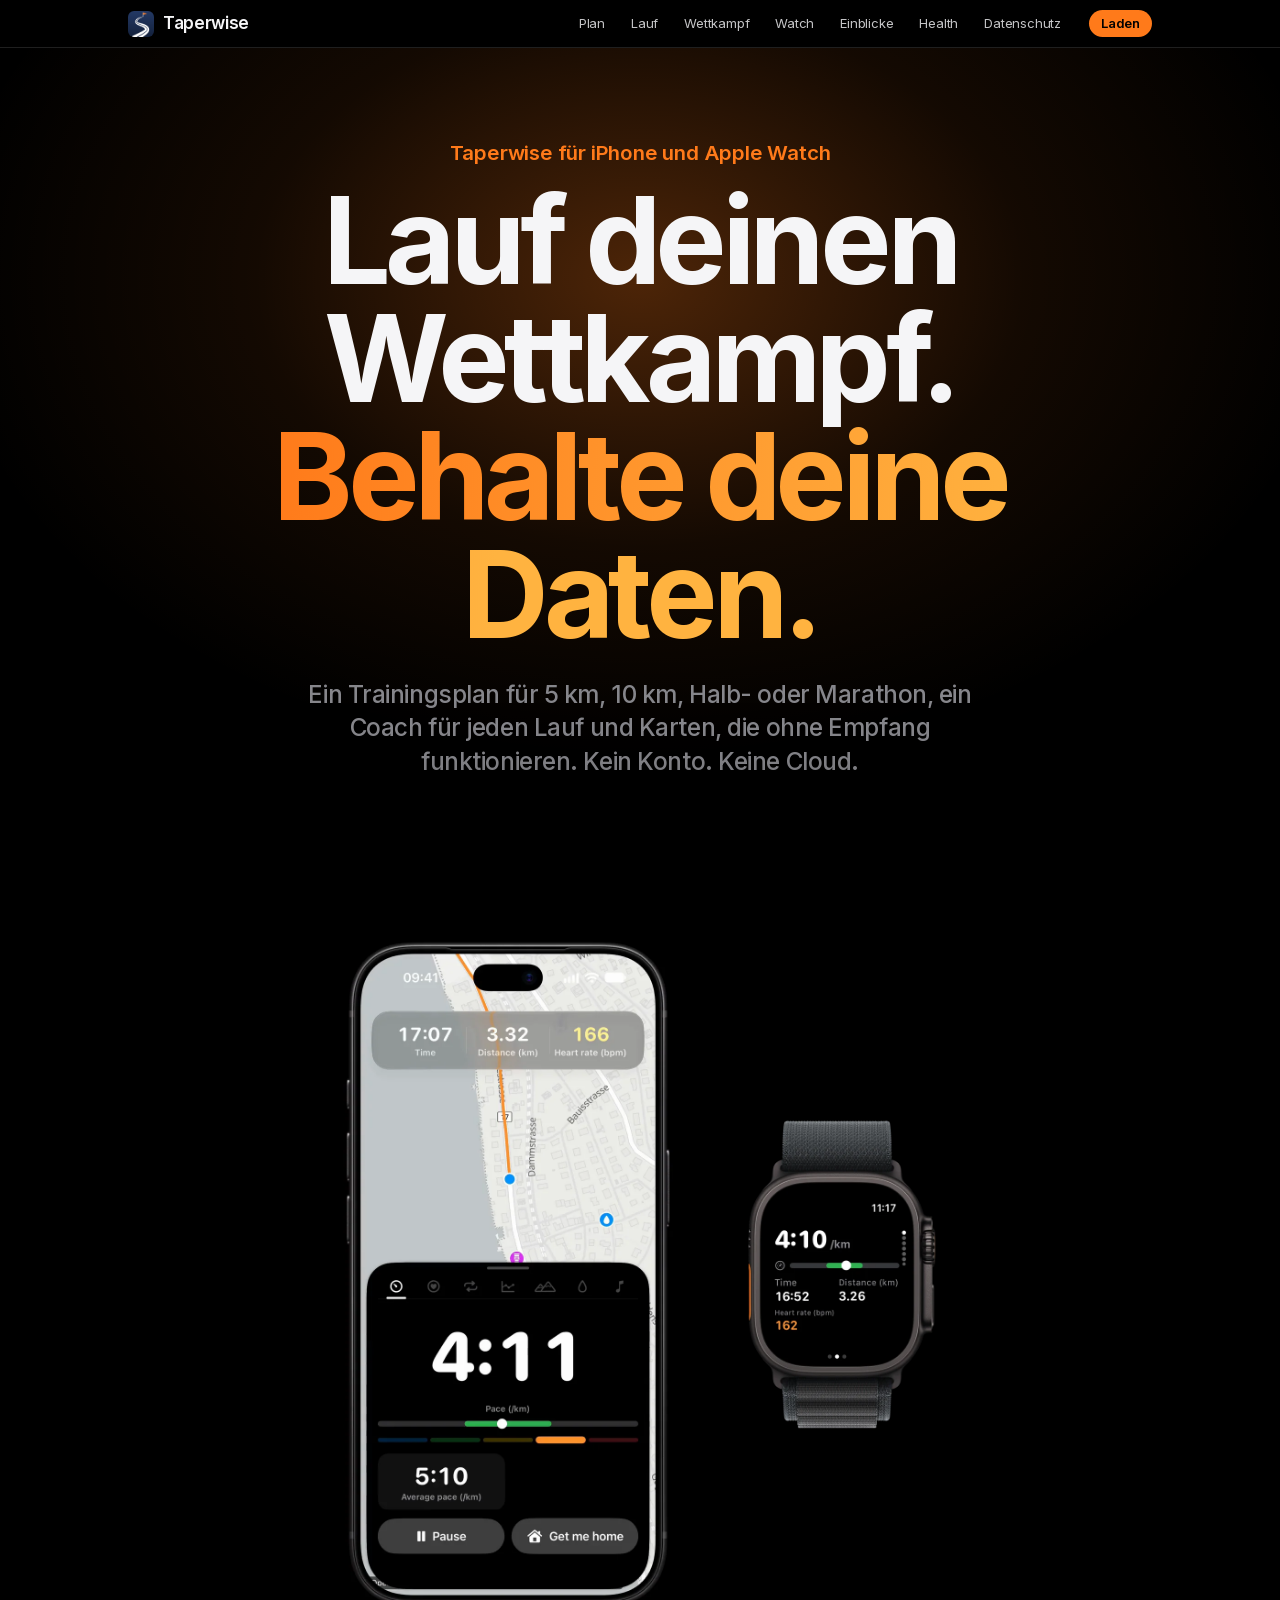
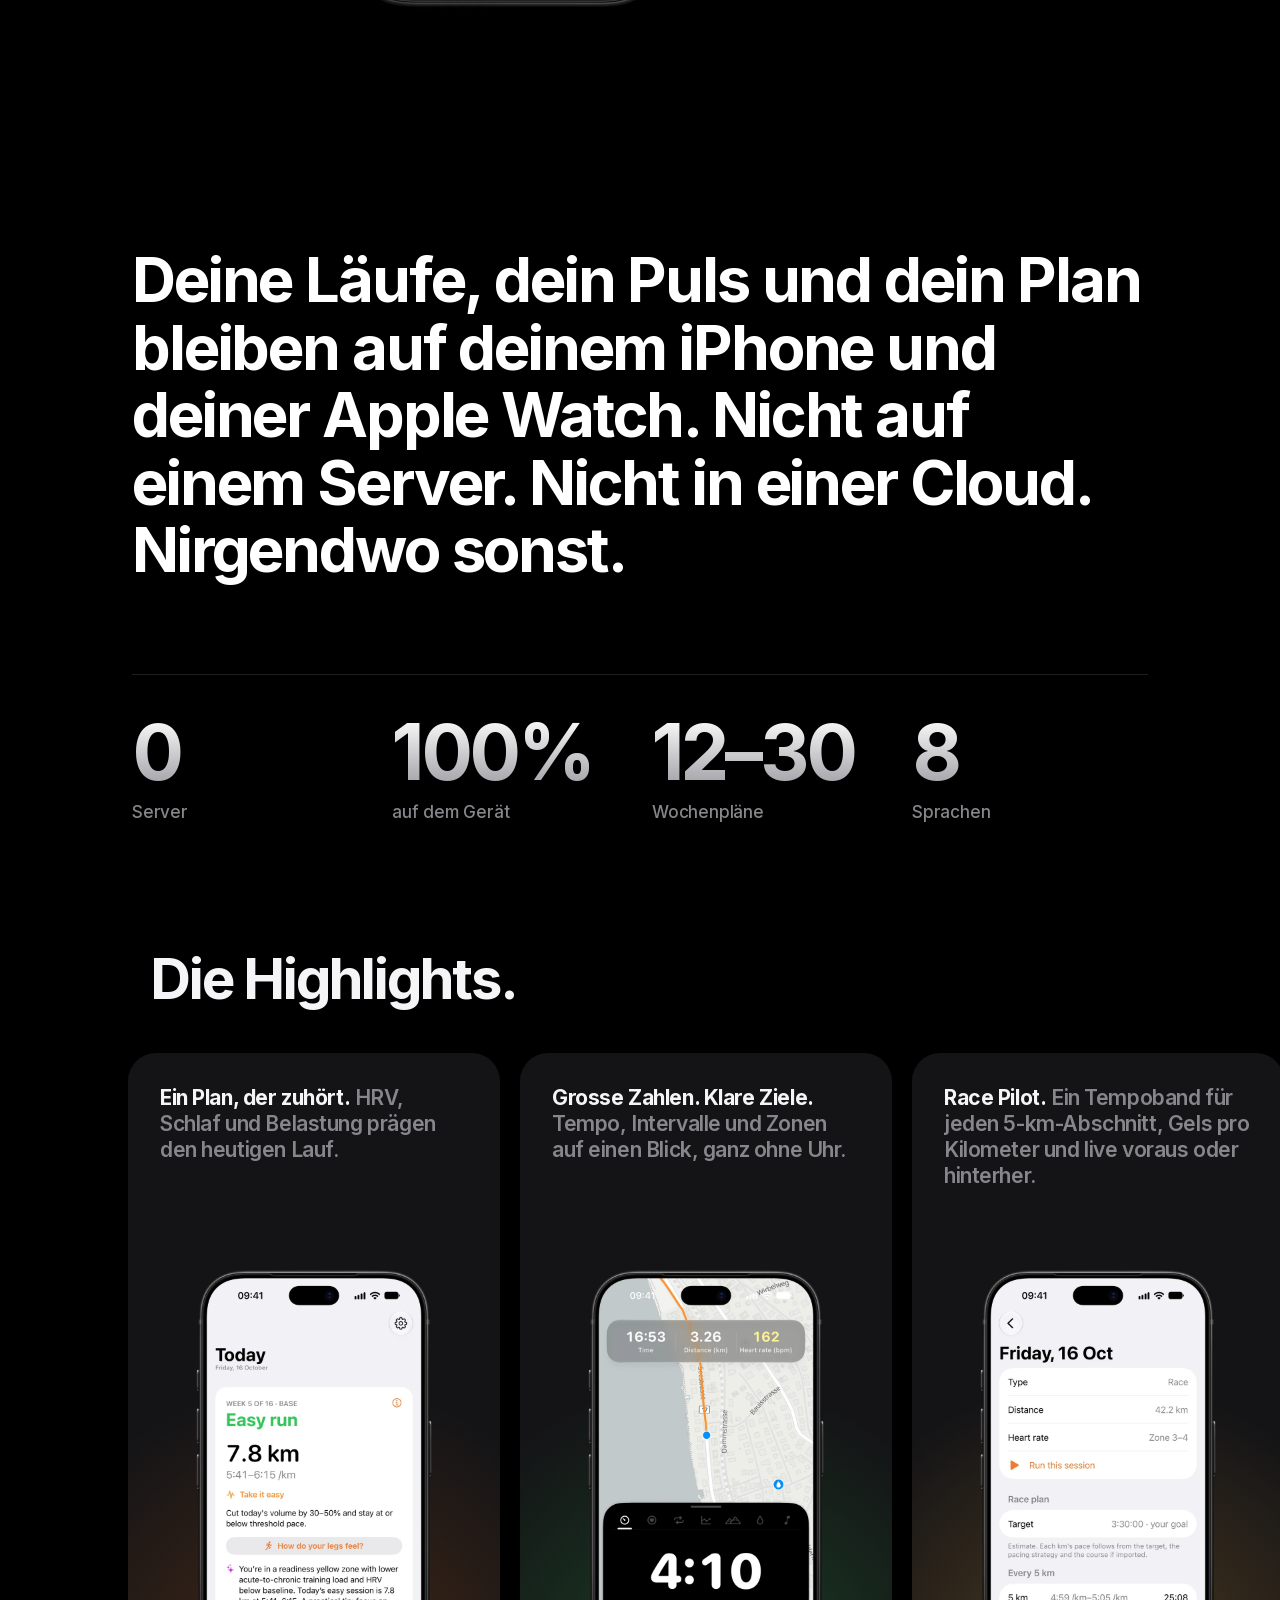
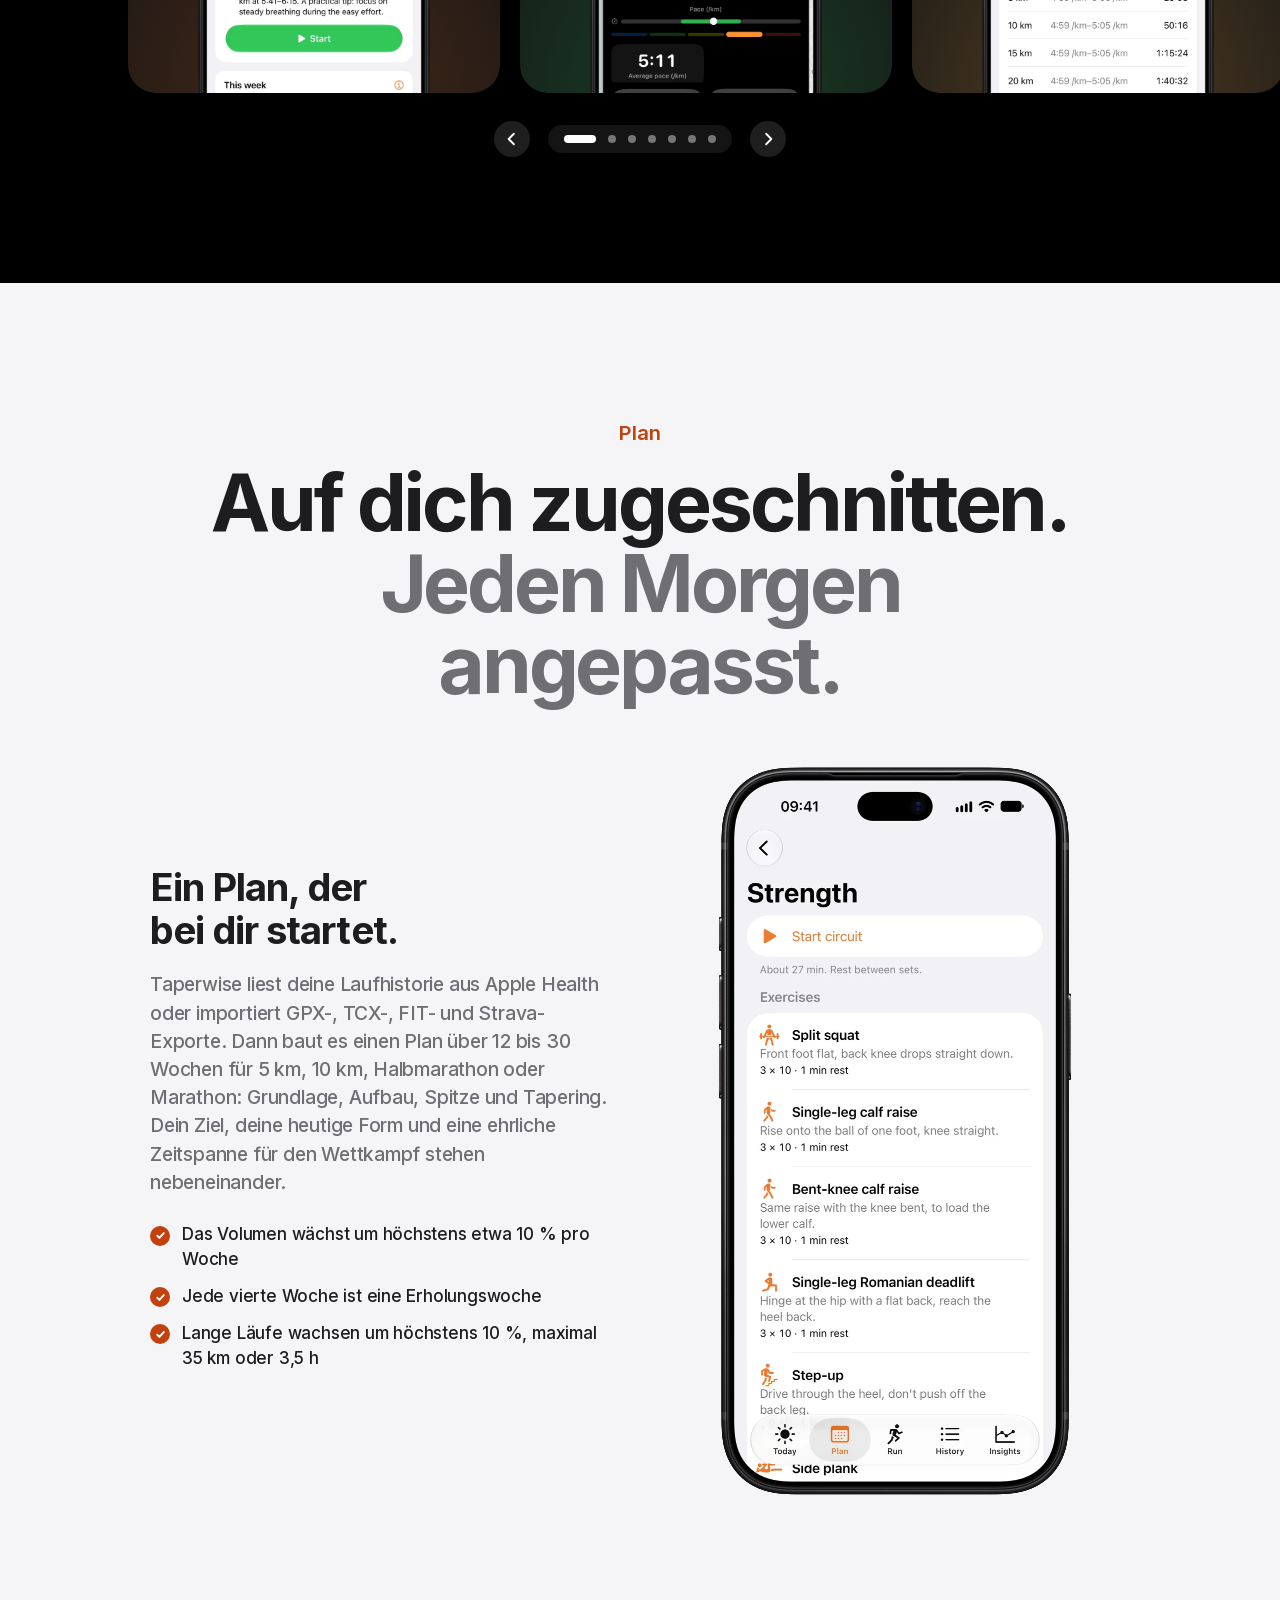
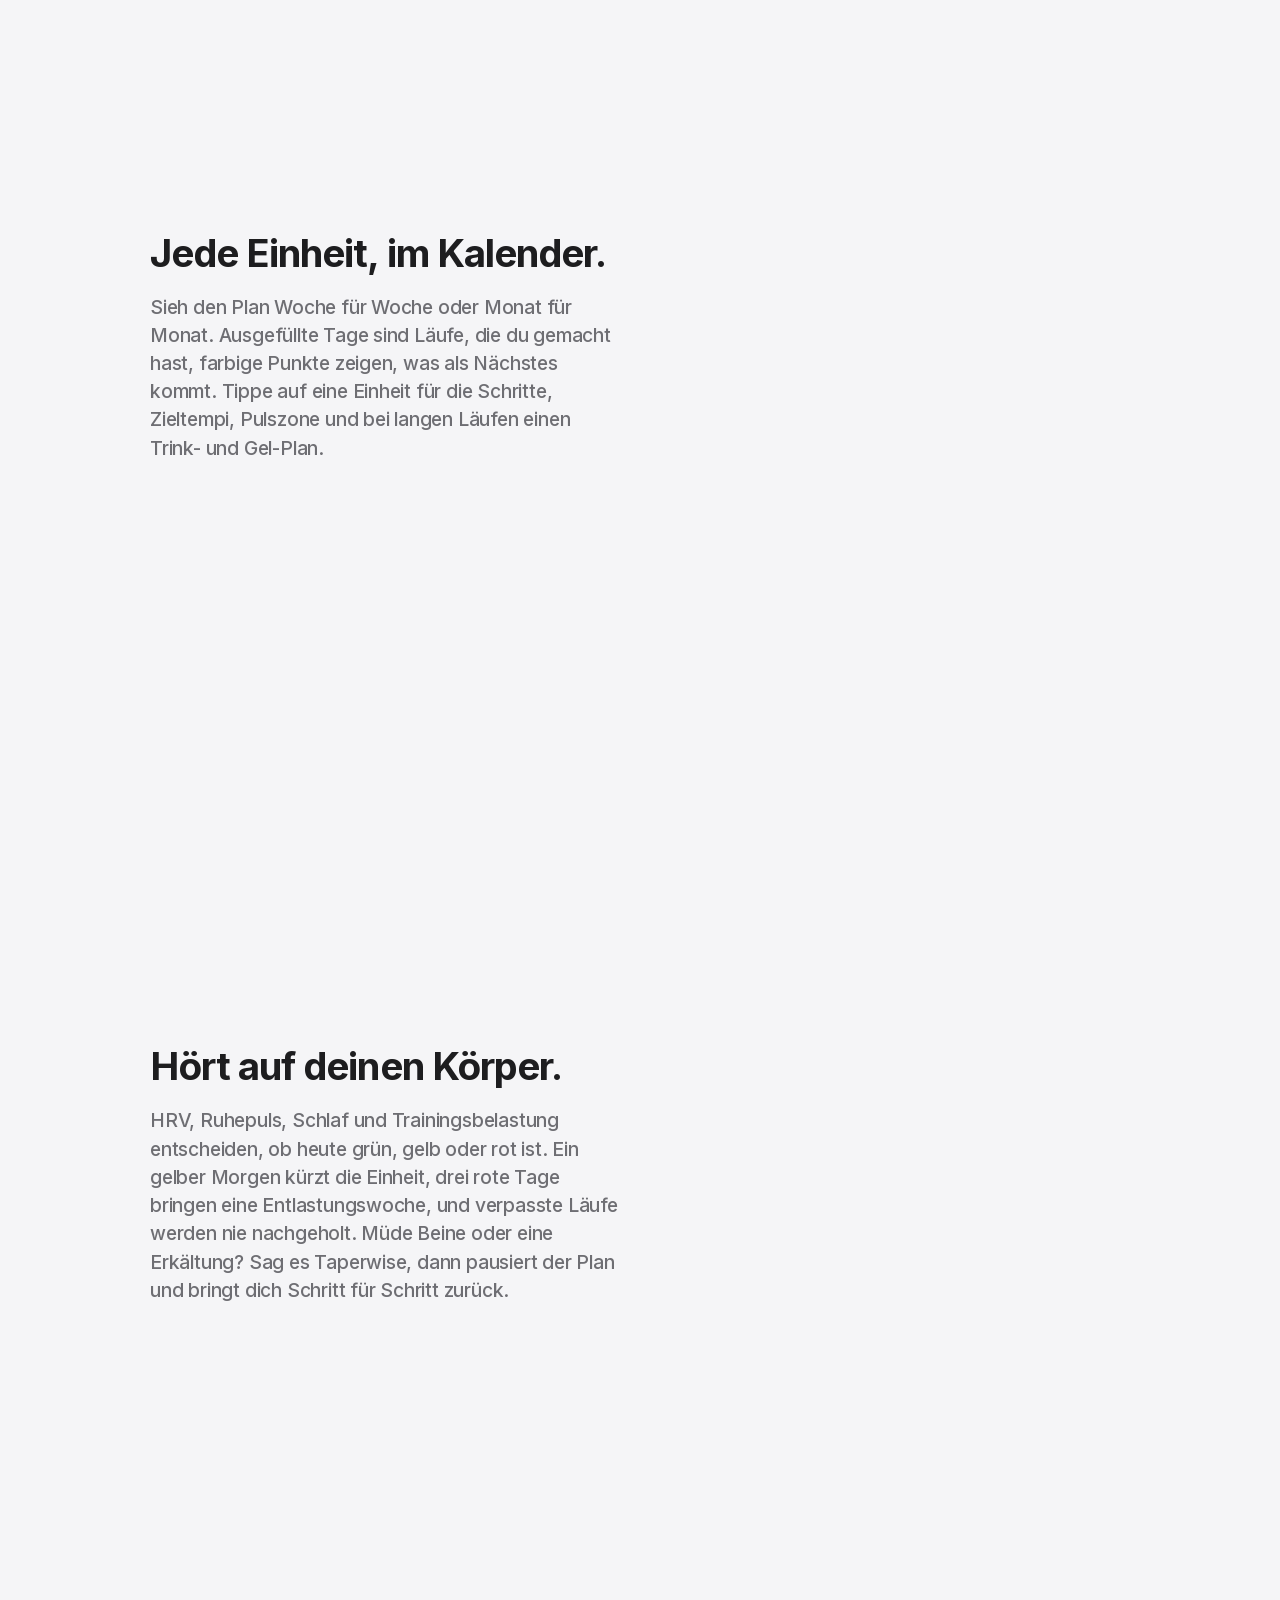
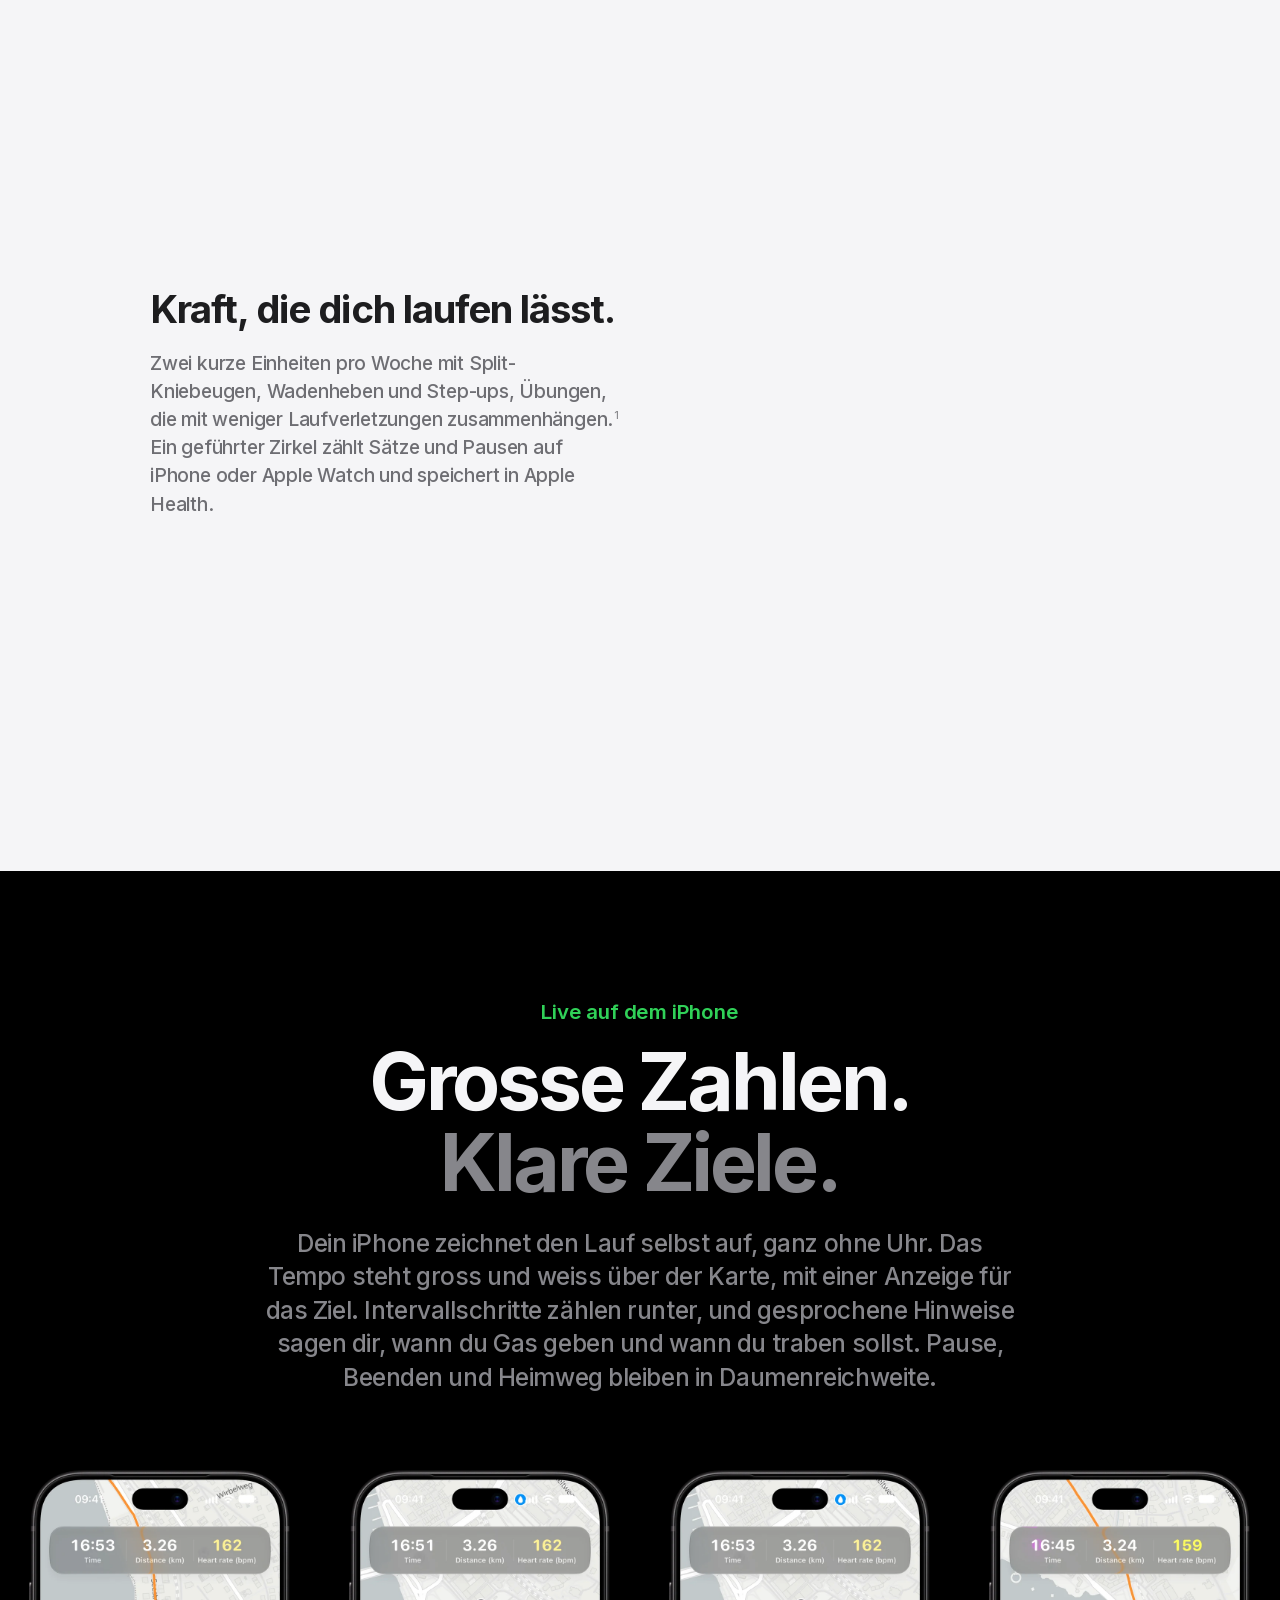
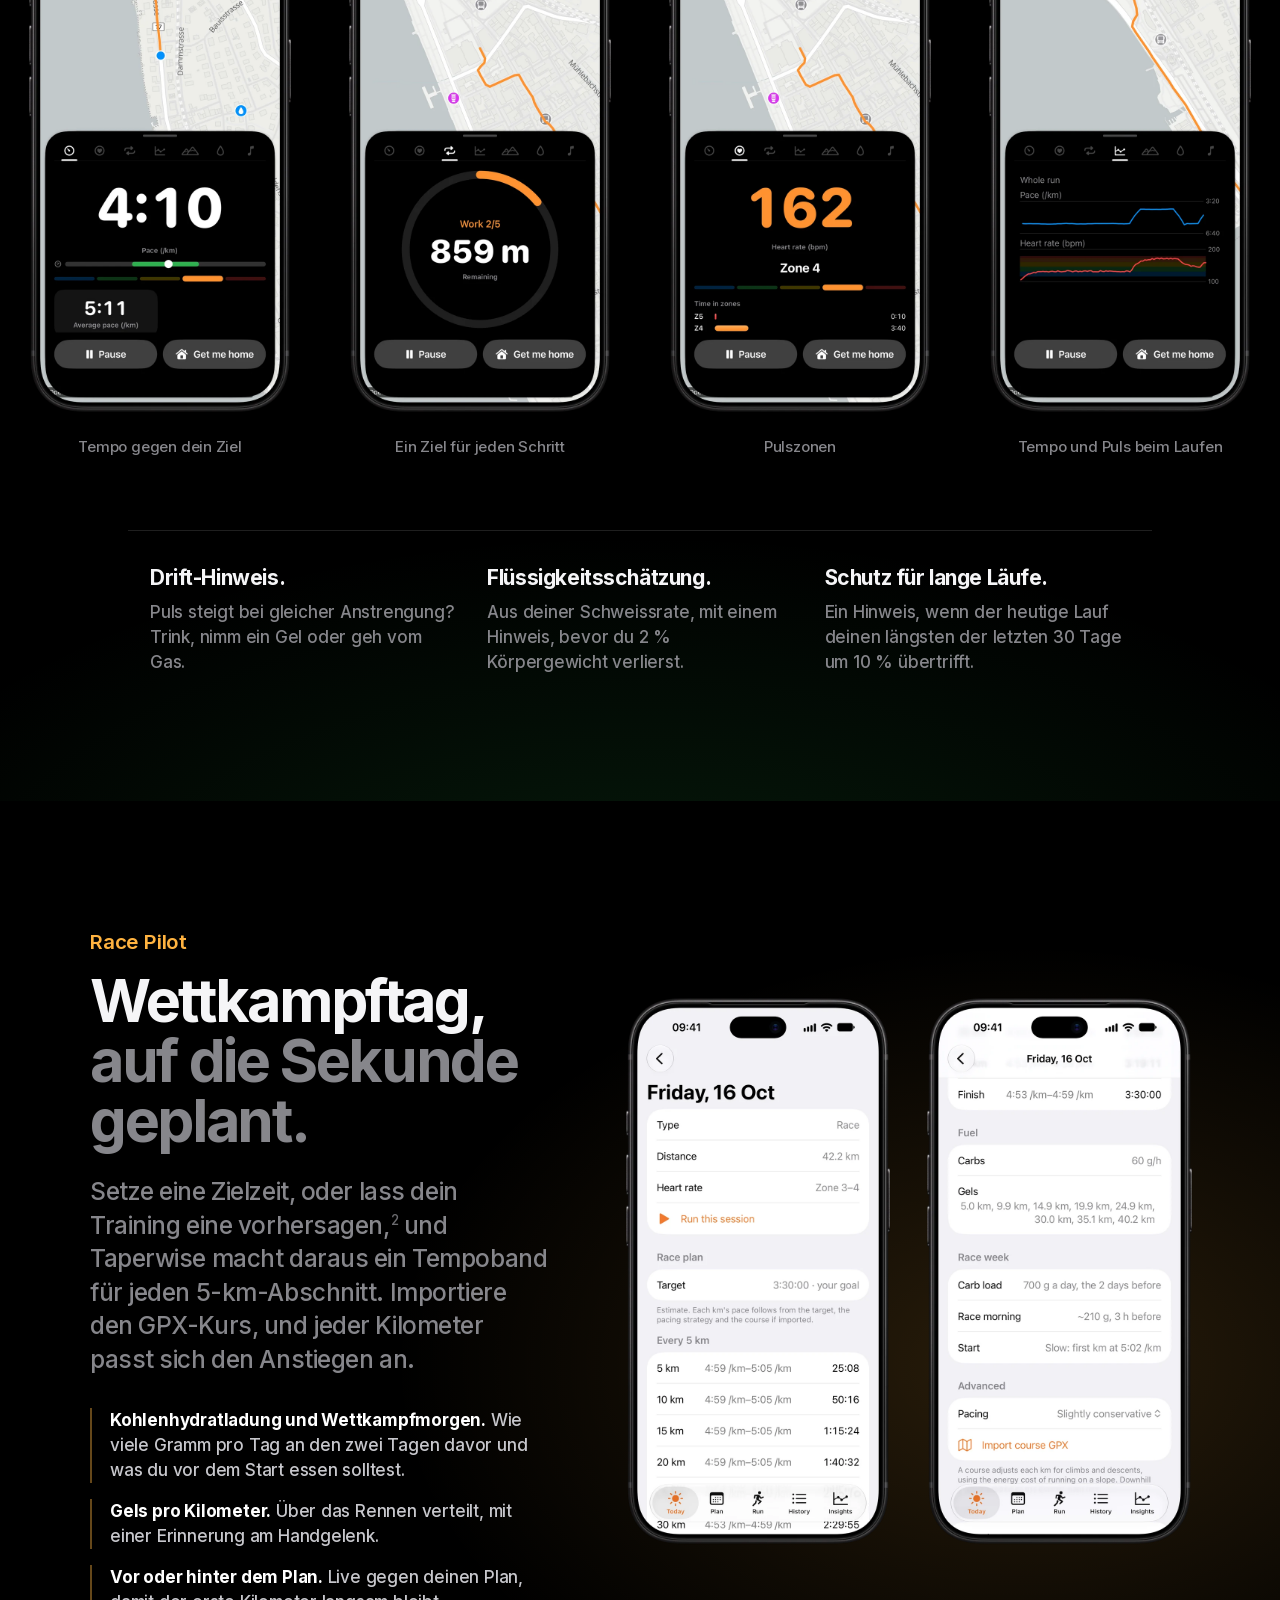
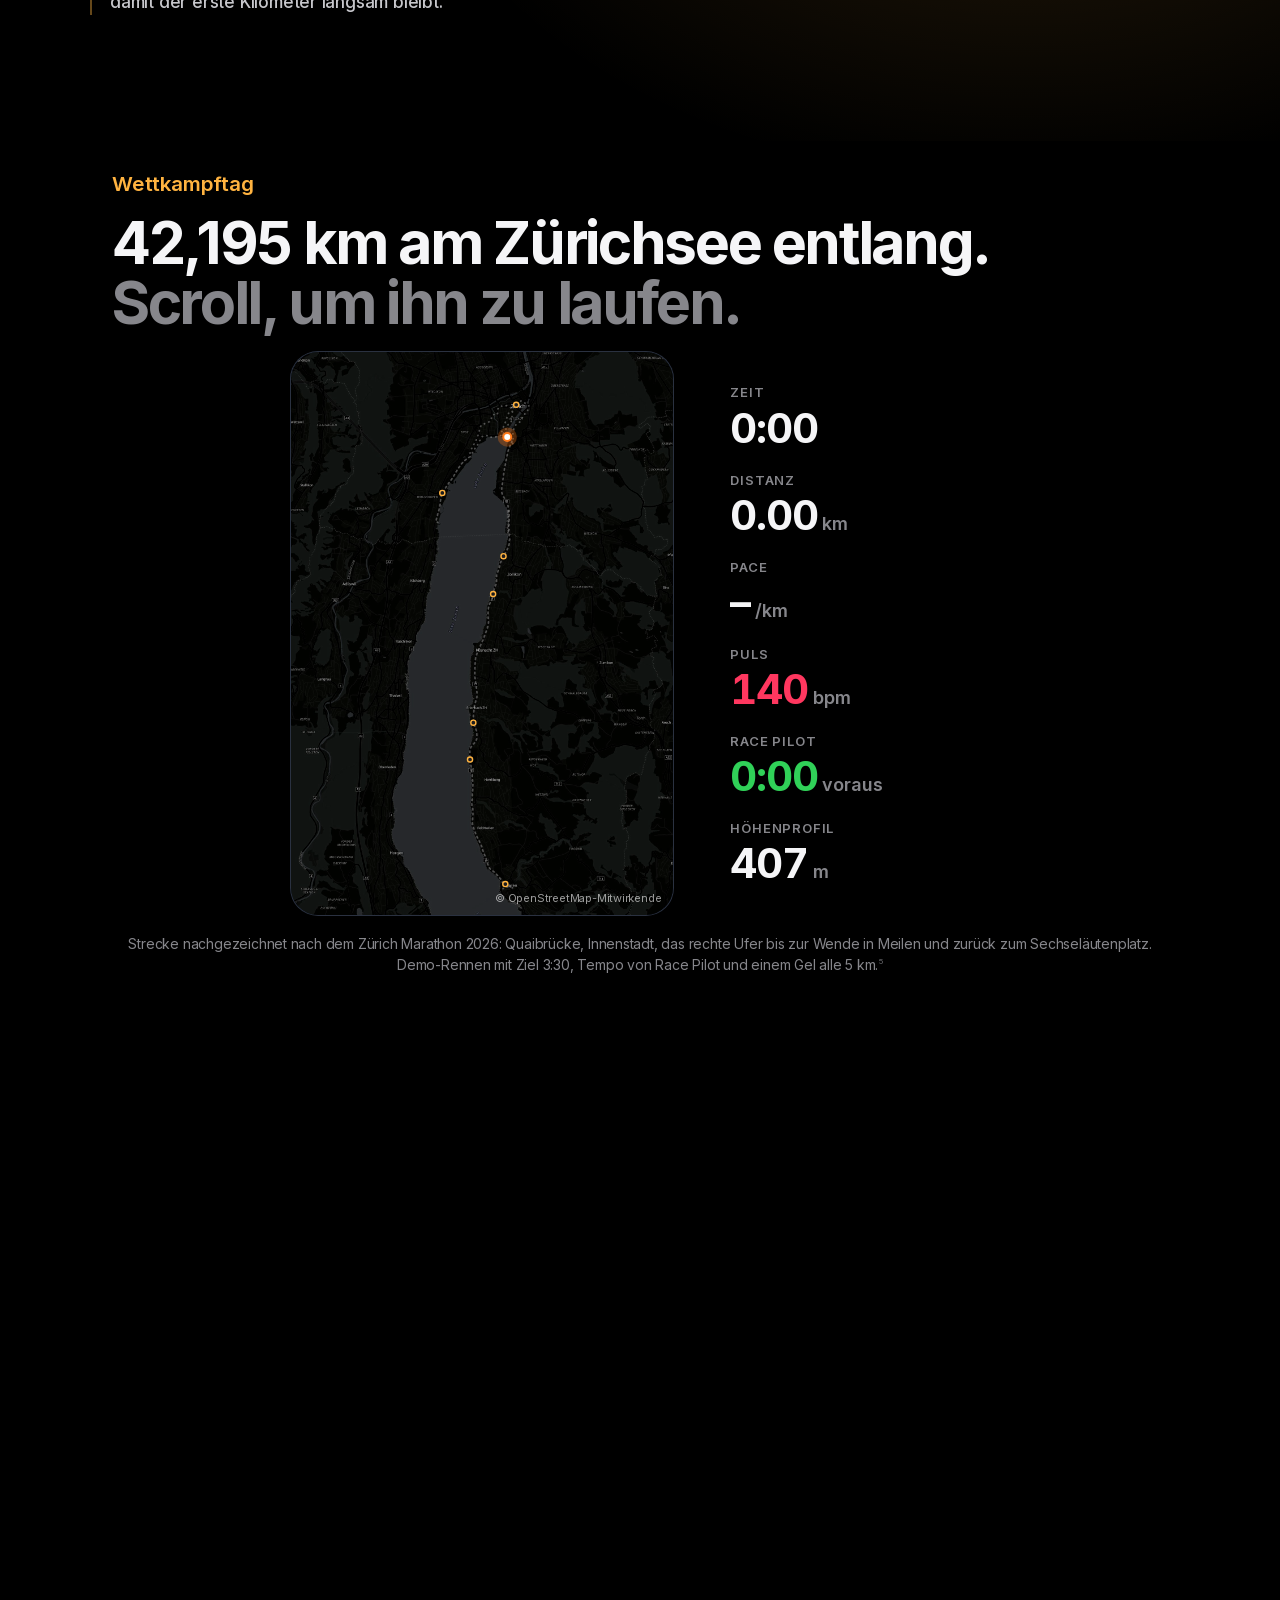
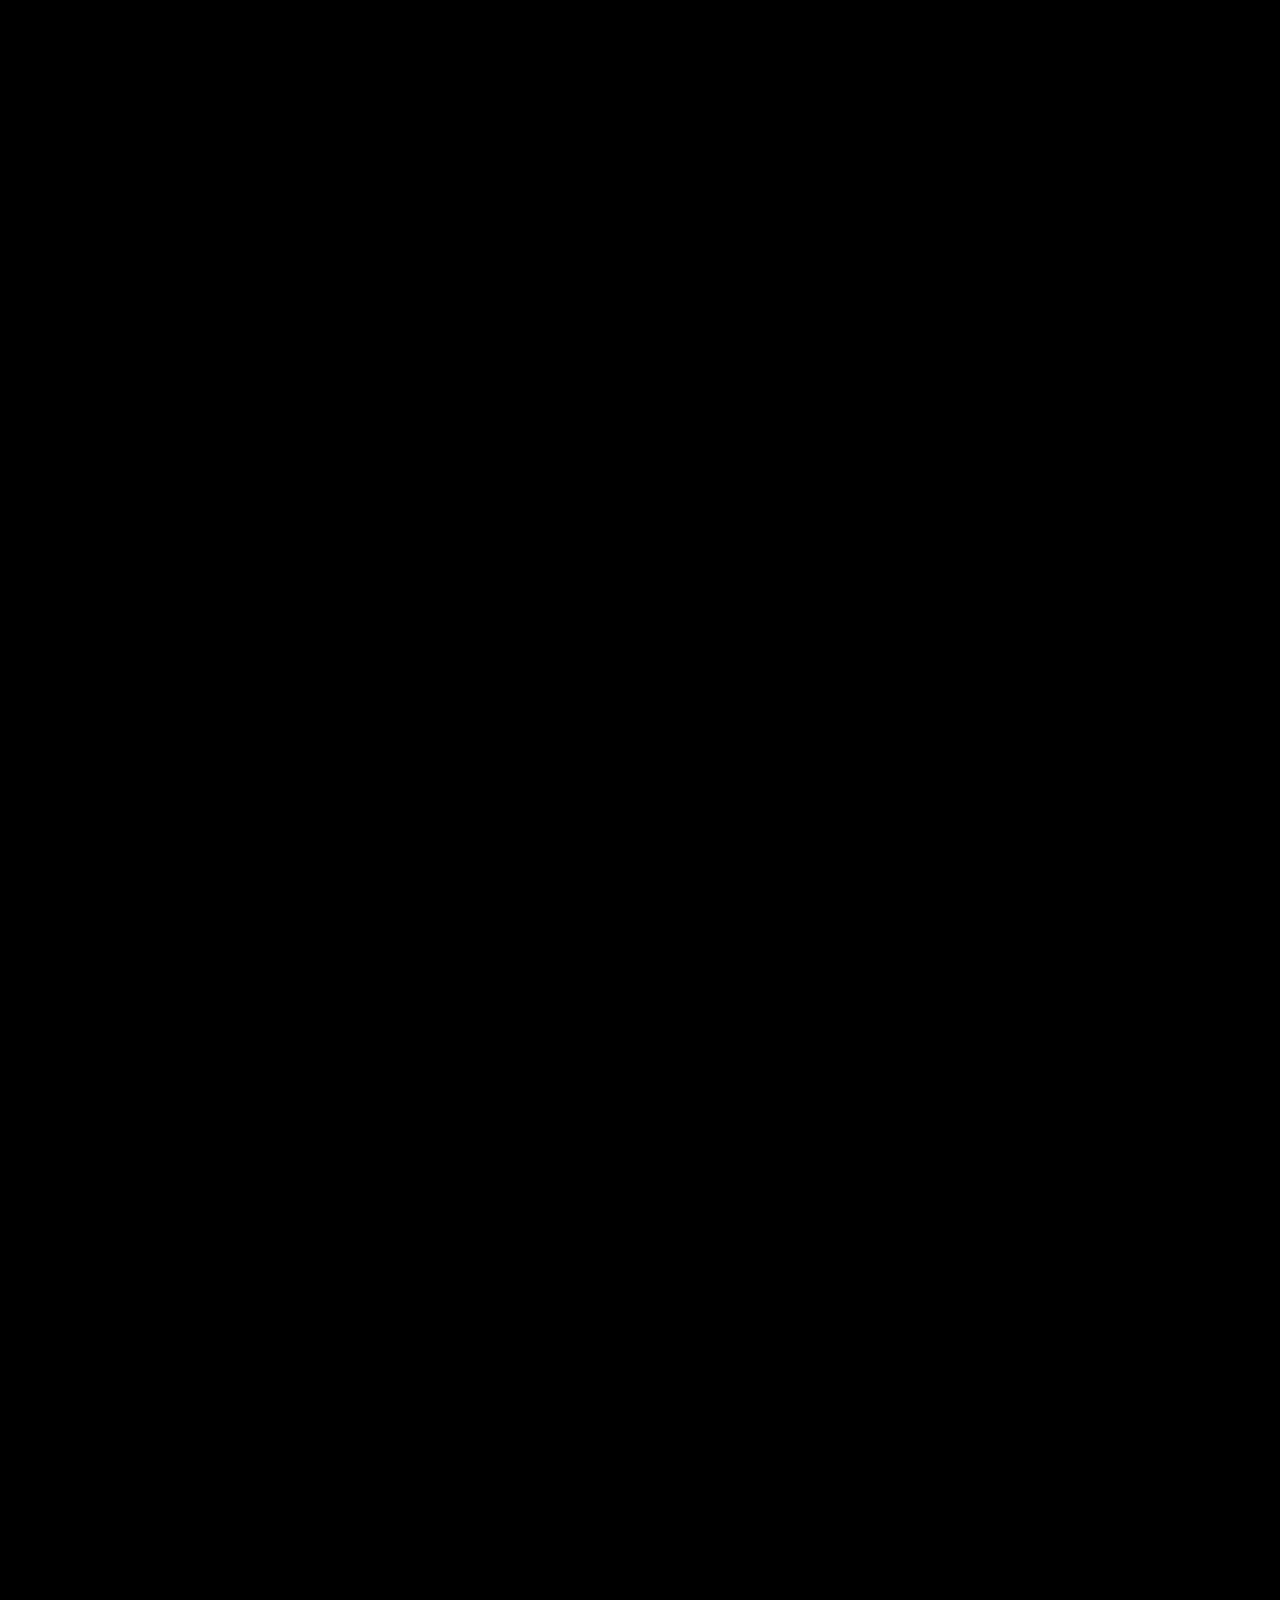
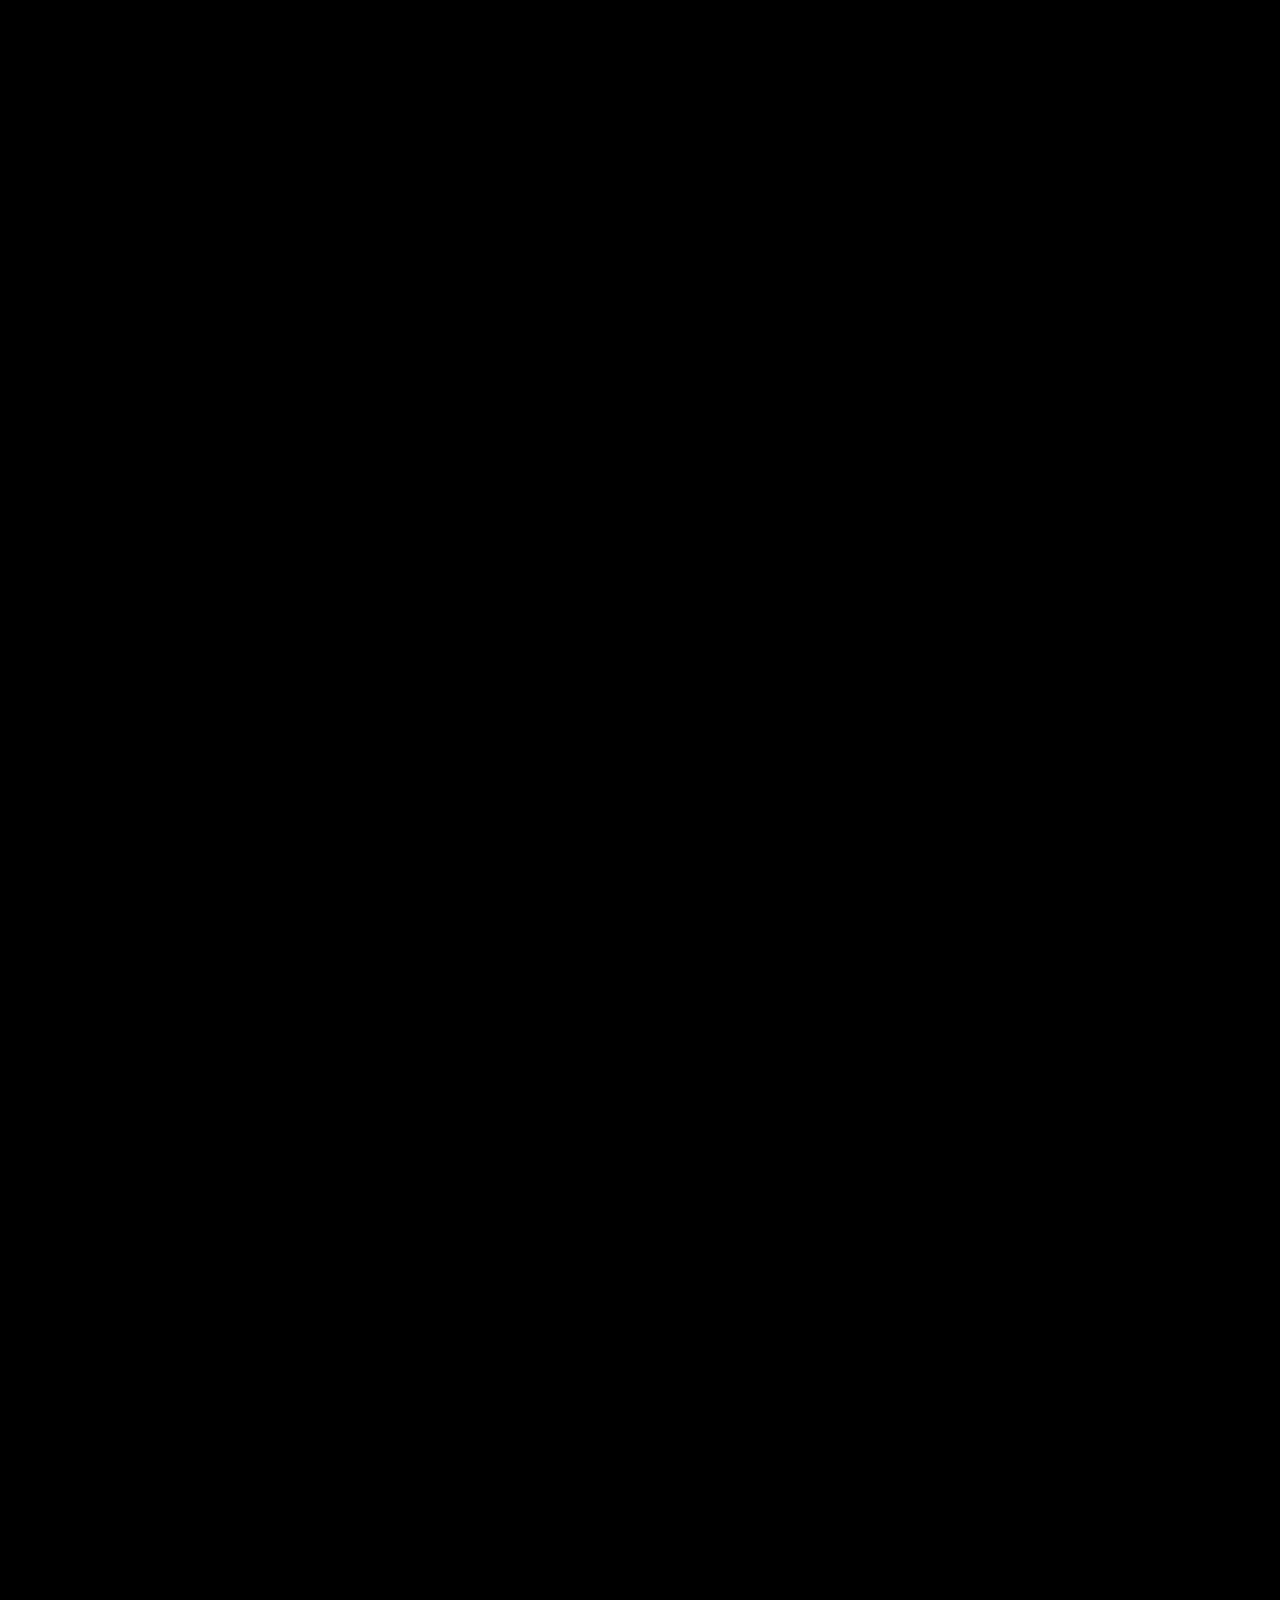
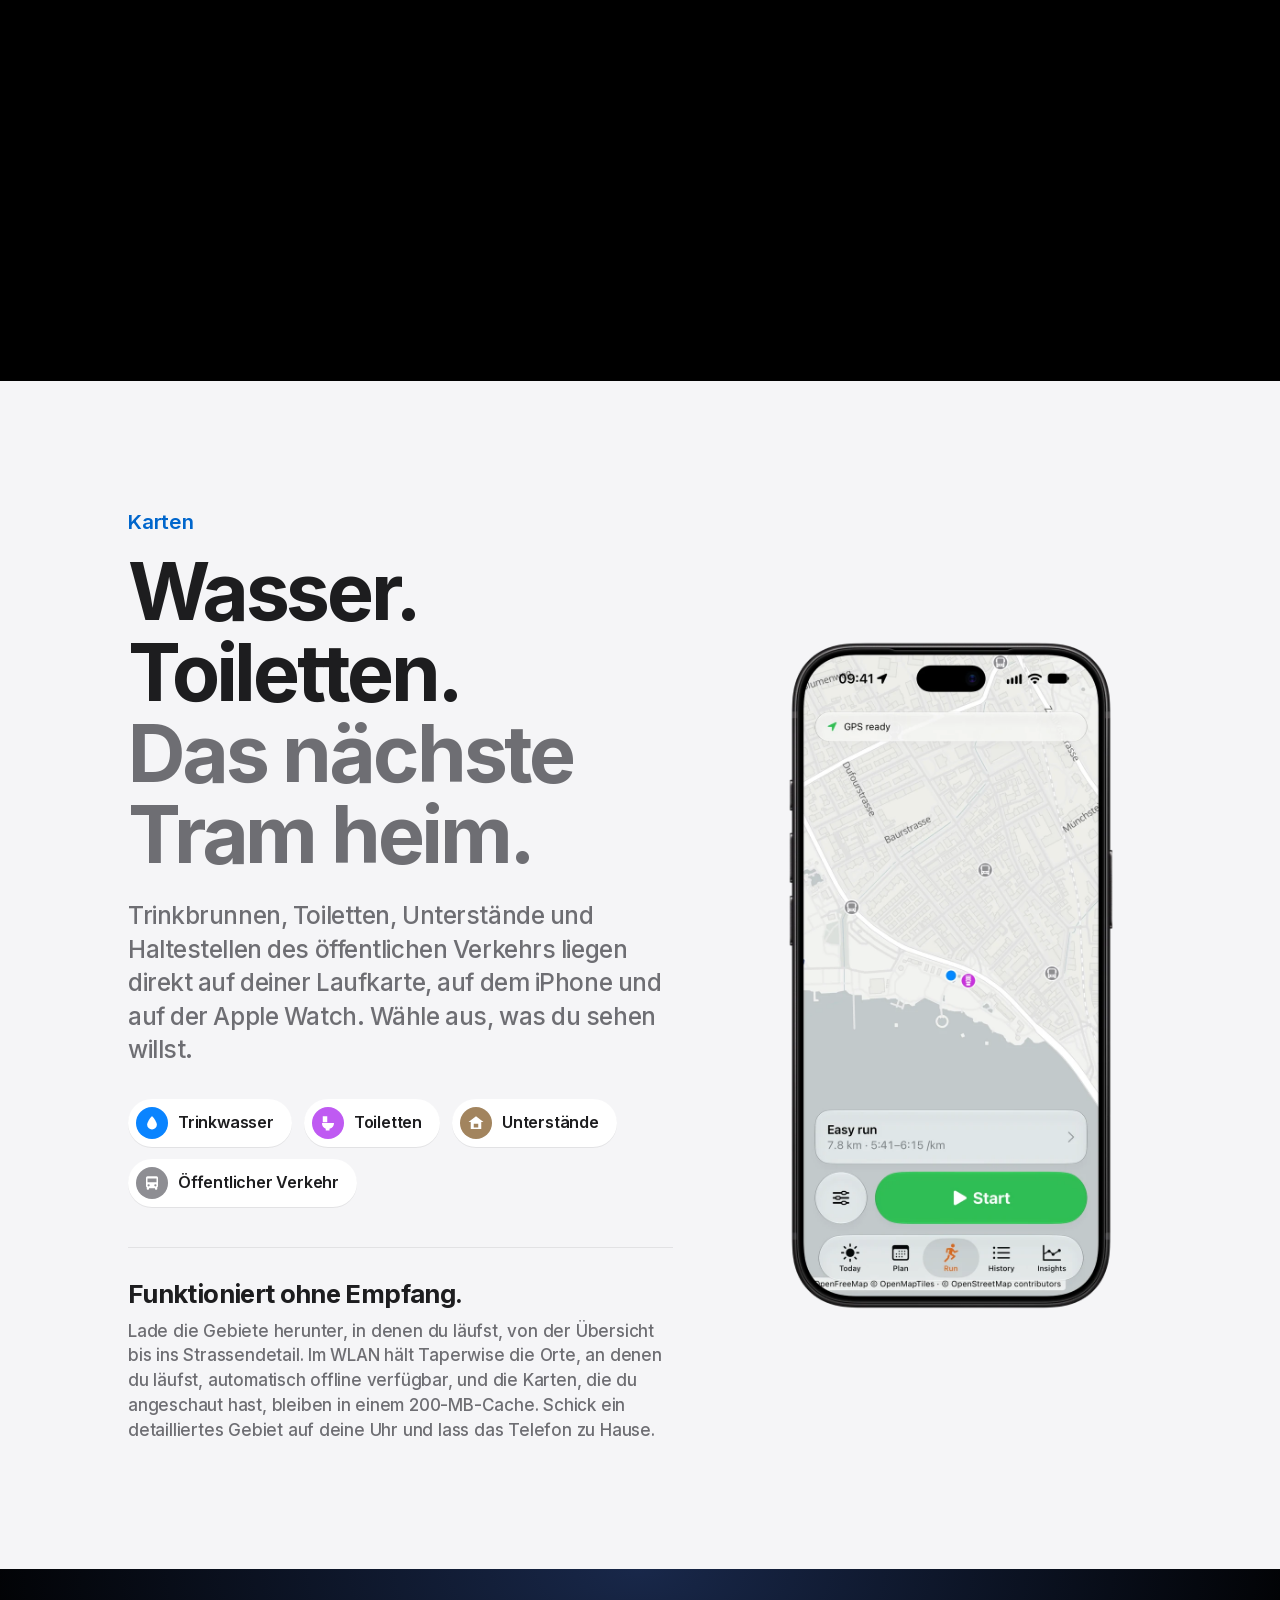
==== commit ffacb8bc: "Link App Store download instead of coming soon Claude-Session: https://claude.ai/code/session_01R8Fb" ====
--- a/de/index.html
+++ b/de/index.html
@@ -44,7 +44,7 @@
     <a data-i18n="nav.health" href="#health">Health</a>
     <a data-i18n="nav.privacy" href="../privacy/">Datenschutz</a>
   </div>
-  <span data-i18n="nav.soon" class="nav-cta">Demnächst</span>
+  <a data-i18n="nav.download" class="nav-cta" href="https://apps.apple.com/app/id6823595769">Laden</a>
 </nav>
 
 <header class="hero dark" id="top">
@@ -53,7 +53,7 @@
     <h1 data-i18n="hero.title" class="reveal">Lauf deinen Wettkampf.<br><span class="grad">Behalte deine Daten.</span></h1>
     <p data-i18n="hero.lead" class="lead reveal">Ein Trainingsplan für 5 km, 10 km, Halb- oder Marathon, ein Coach für jeden Lauf und Karten, die ohne Empfang funktionieren. Kein Konto. Keine Cloud.</p>
     <div class="cta reveal">
-      <span data-i18n="hero.store" class="store">Demnächst im App Store</span>
+      <a data-i18n="hero.store" class="store" href="https://apps.apple.com/app/id6823595769">Laden im App Store</a>
       <a data-i18n="hero.more" class="more" href="#plan">So funktioniert’s</a>
     </div>
   </div>
--- a/assets/site.css
+++ b/assets/site.css
@@ -87,7 +87,7 @@
 .nav-links { display: flex; gap: 26px; margin-left: auto; }
 .nav-links a { text-decoration: none; color: rgba(245,245,247,.8); transition: color .2s; }
 .nav-links a:hover { color: #fff; }
-.nav-cta { background: var(--orange); color: #000; font-weight: 600; border-radius: 99px; padding: 4px 12px; white-space: nowrap; }
+.nav-cta { text-decoration: none; background: var(--orange); color: #000; font-weight: 600; border-radius: 99px; padding: 4px 12px; white-space: nowrap; }
 
 /* hero */
 .hero { position: relative; overflow: hidden; text-align: center; padding: clamp(64px, 10vh, 120px) 22px 0; }
@@ -100,7 +100,7 @@
 .hero-copy { max-width: 980px; margin: 0 auto; }
 .hero .lead { max-width: 720px; margin-inline: auto; }
 .cta { display: flex; flex-wrap: wrap; justify-content: center; align-items: center; gap: 18px 30px; margin-top: 36px; }
-.store { background: var(--ink); color: #000; font-weight: 600; font-size: 17px; padding: 13px 24px; border-radius: 99px; }
+.store { text-decoration: none; background: var(--ink); color: #000; font-weight: 600; font-size: 17px; padding: 13px 24px; border-radius: 99px; }
 .hero-devices {
   display: flex; justify-content: center; align-items: center; gap: clamp(24px, 5vw, 72px);
   margin: clamp(48px, 8vh, 88px) -22px 0; padding: 0 22px clamp(56px, 10vh, 110px);
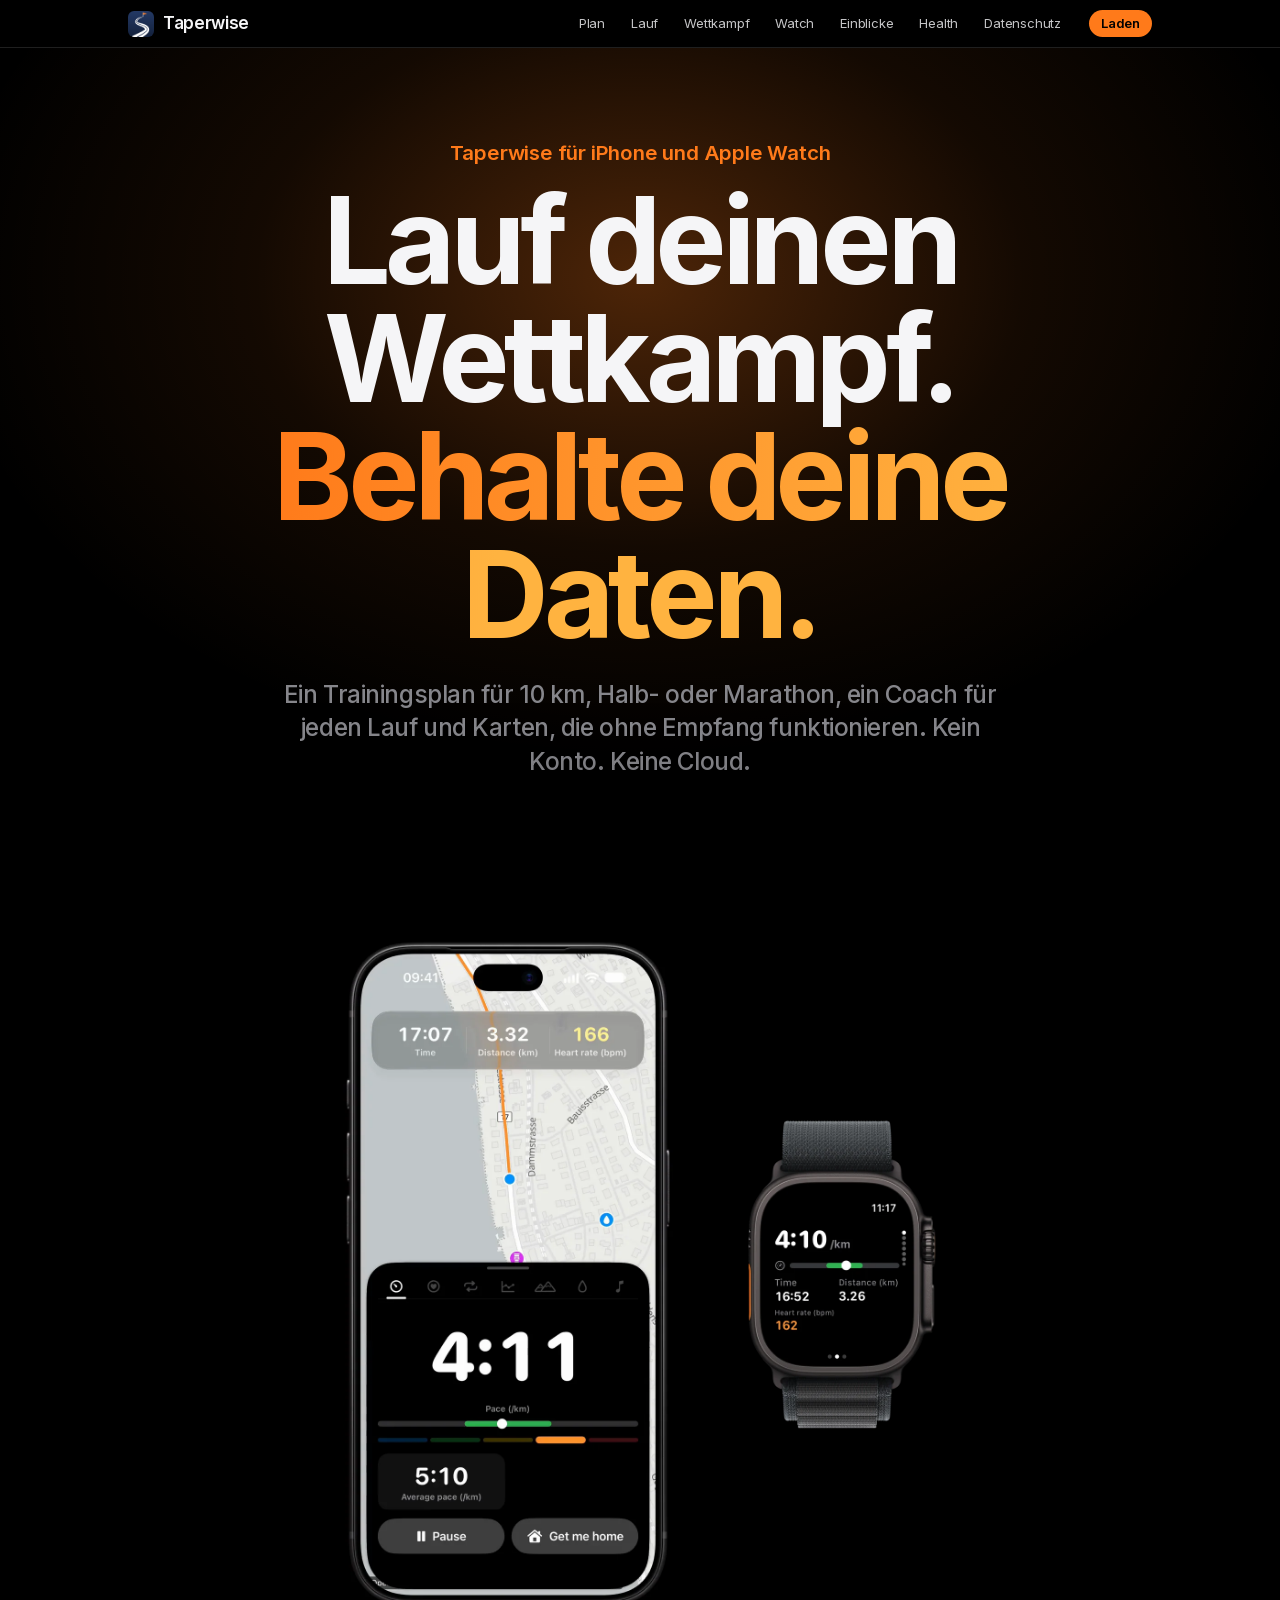
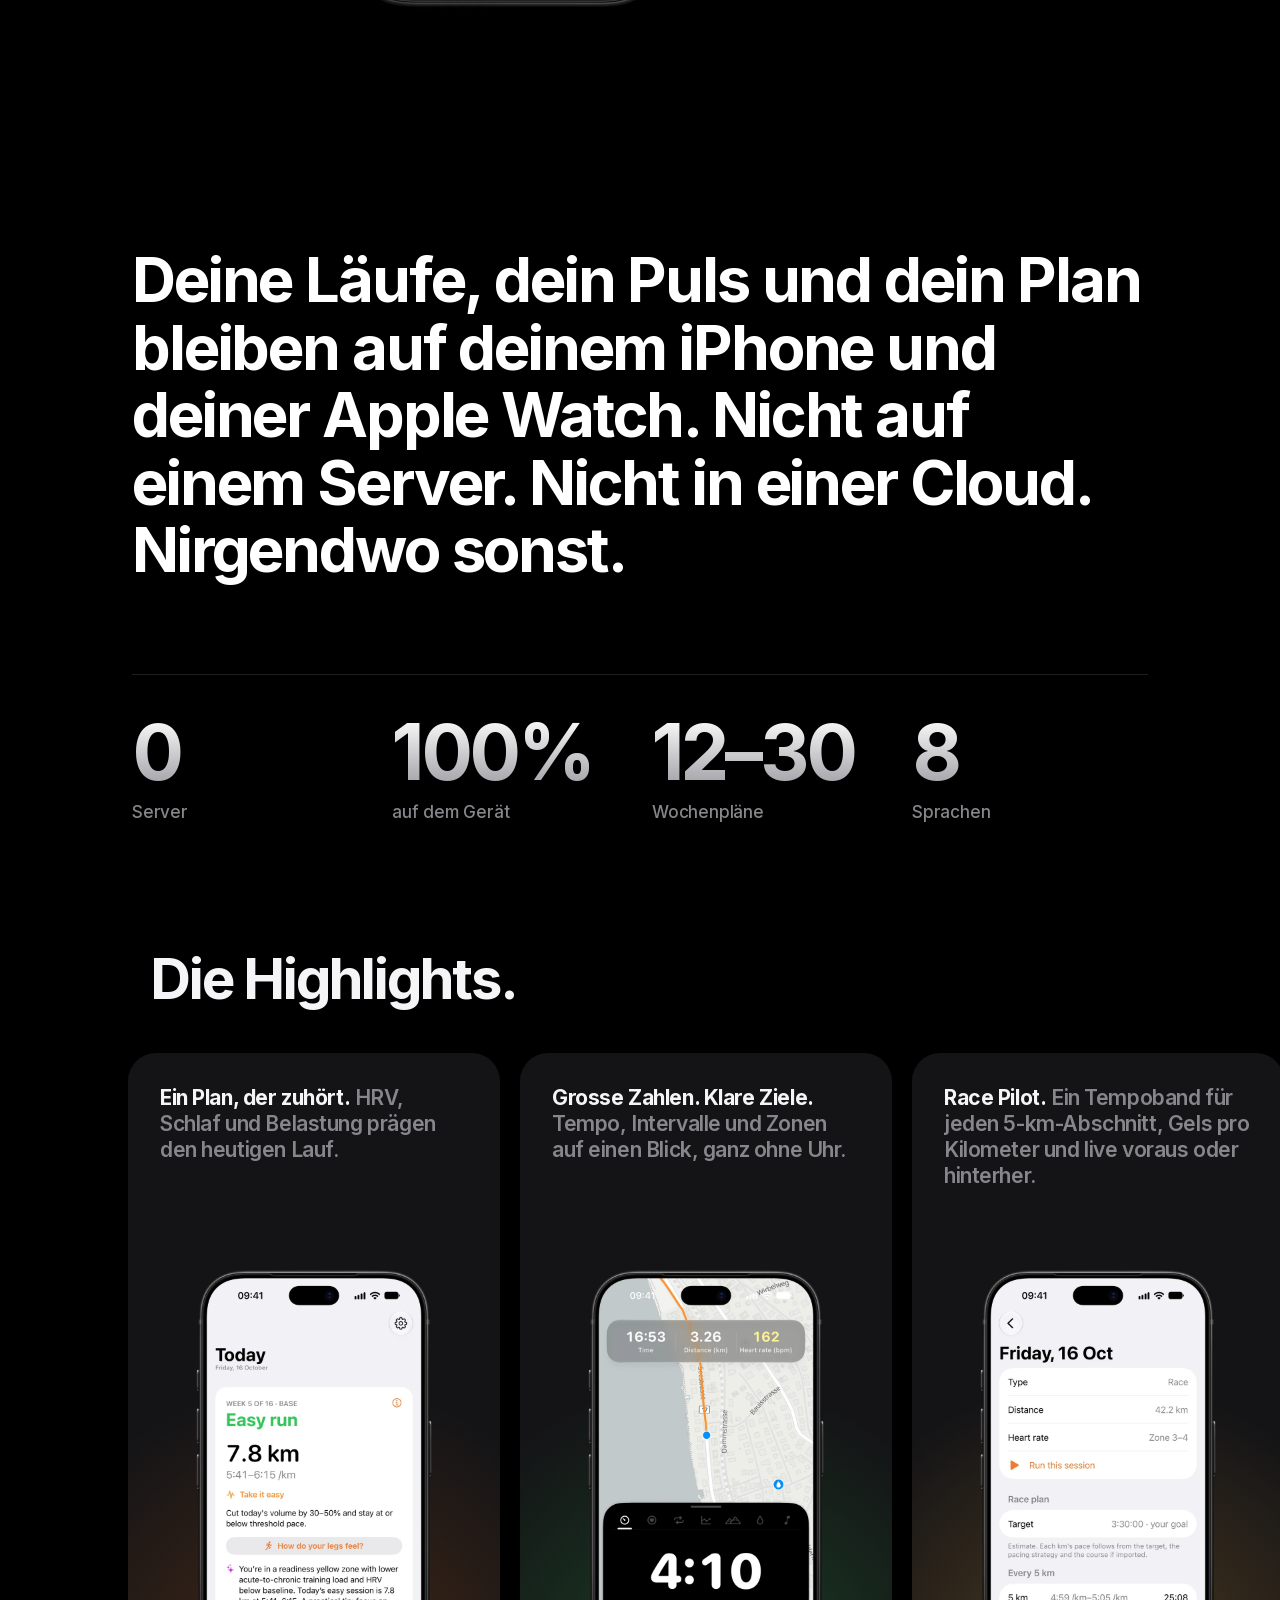
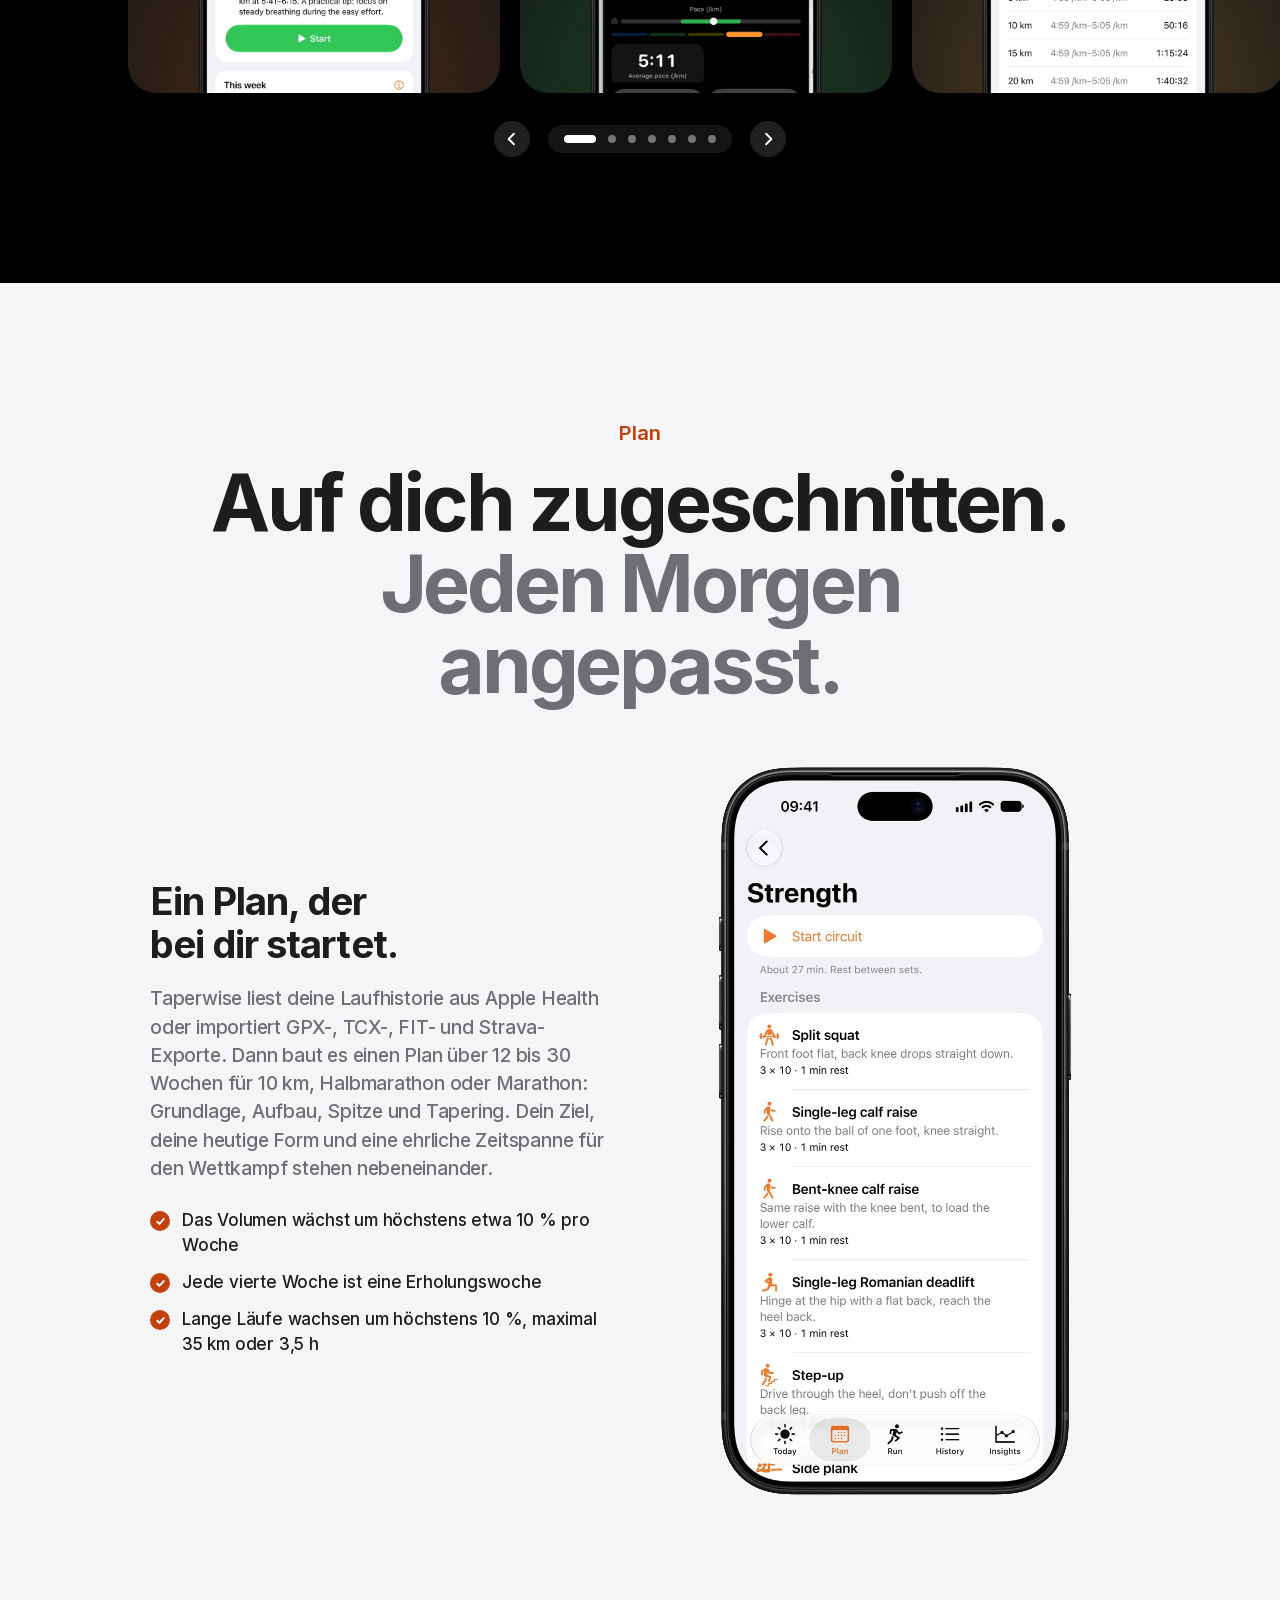
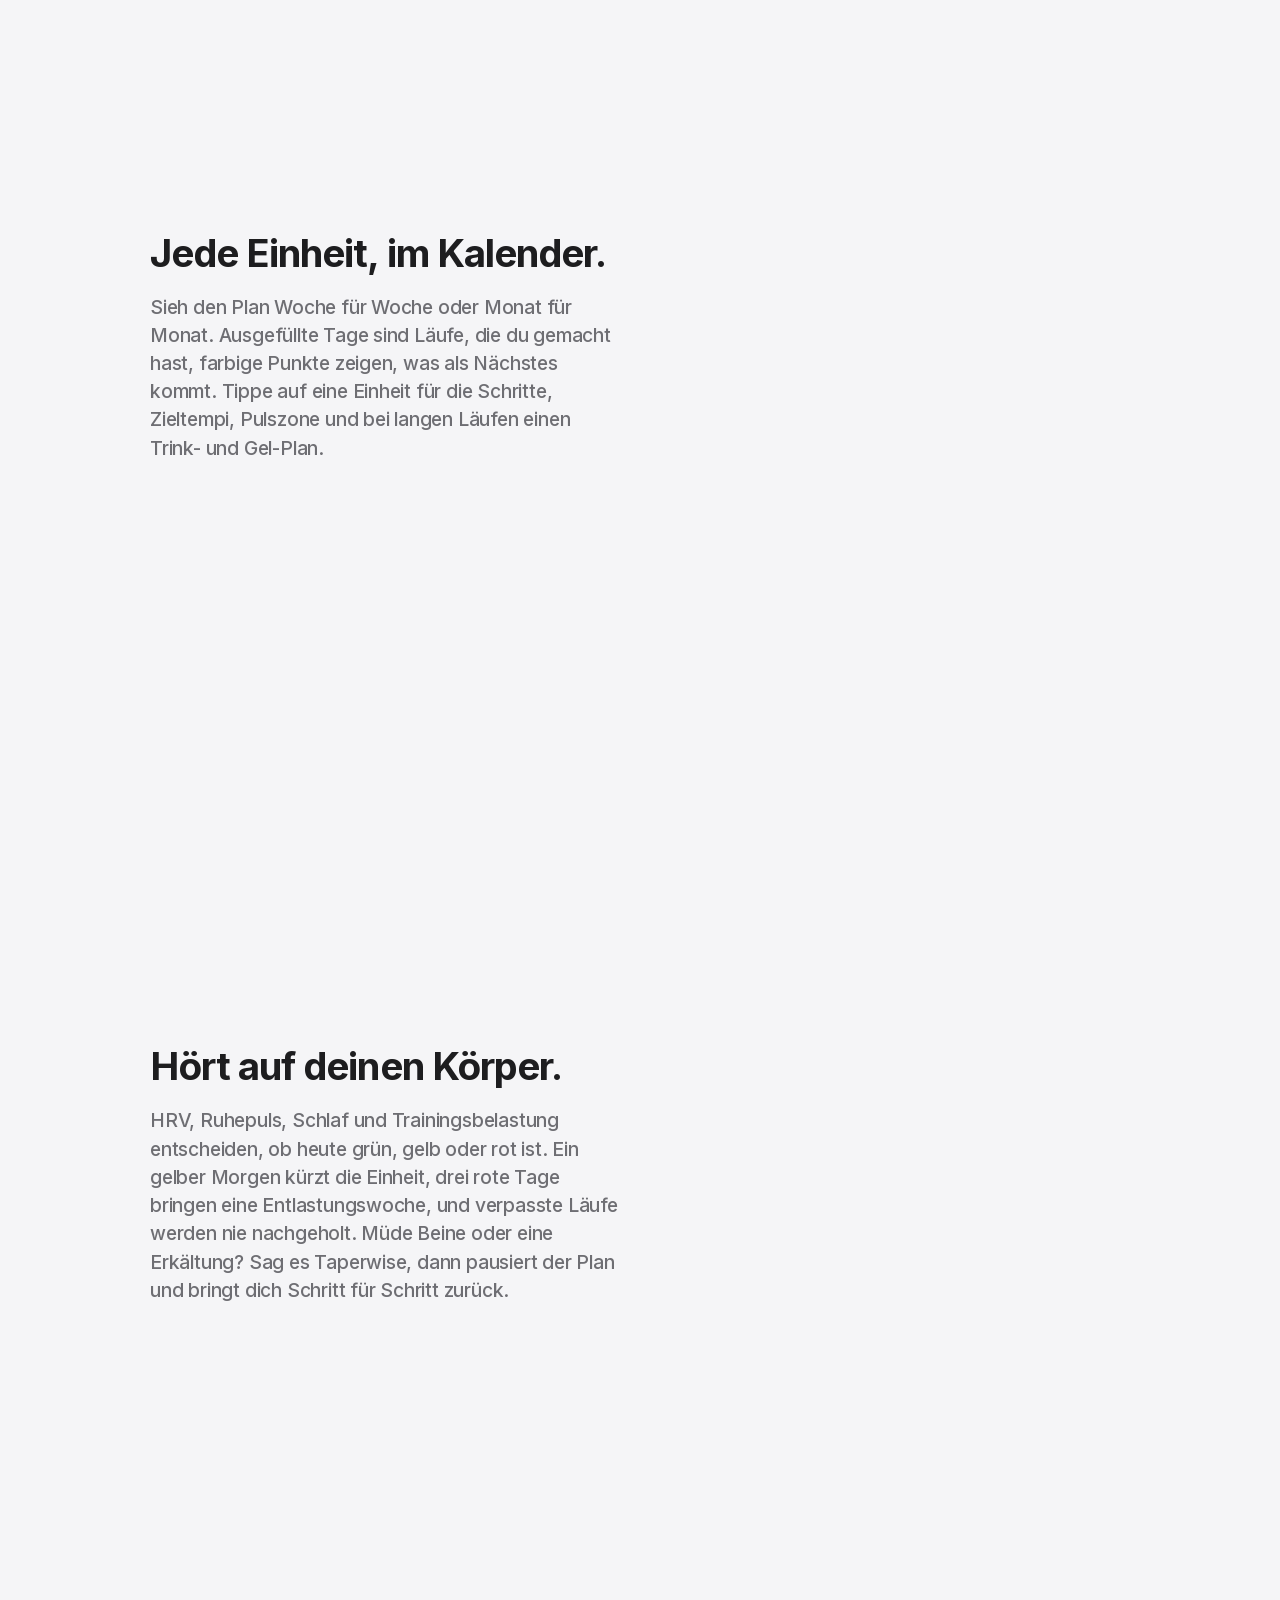
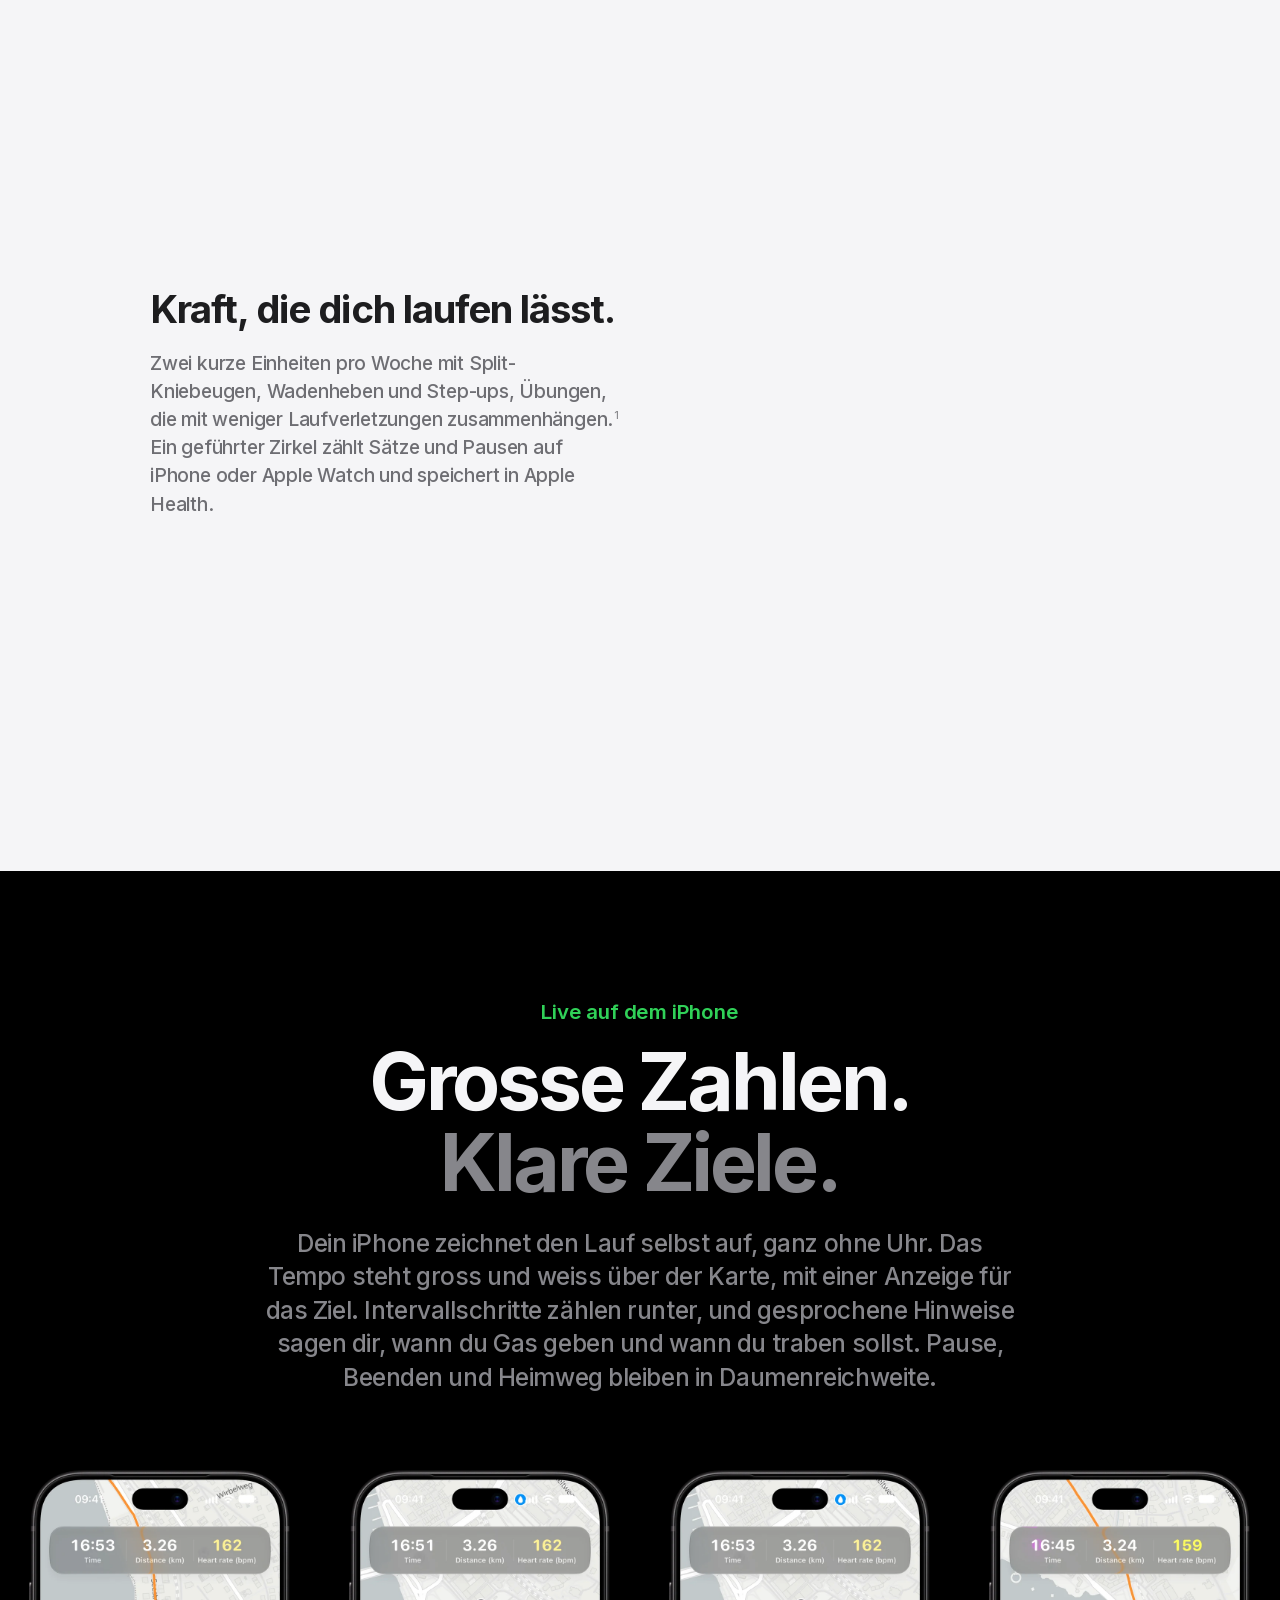
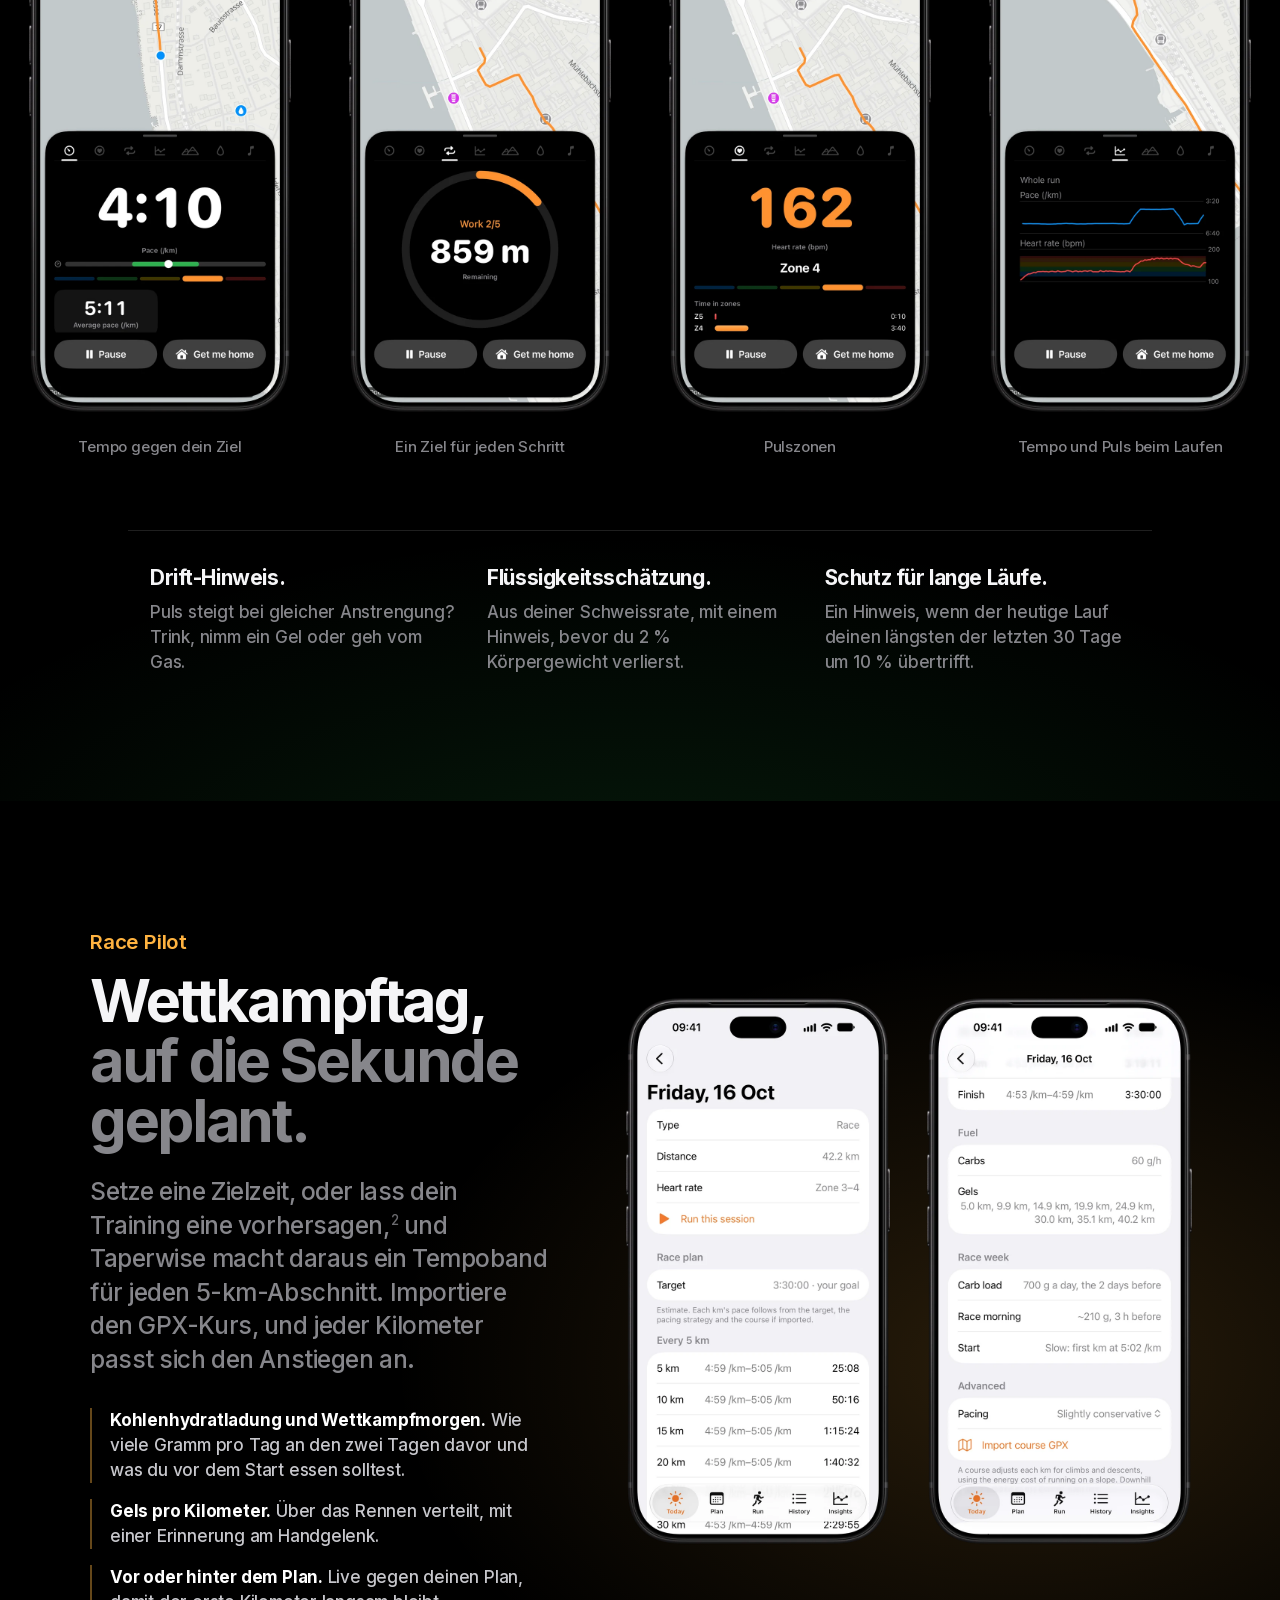
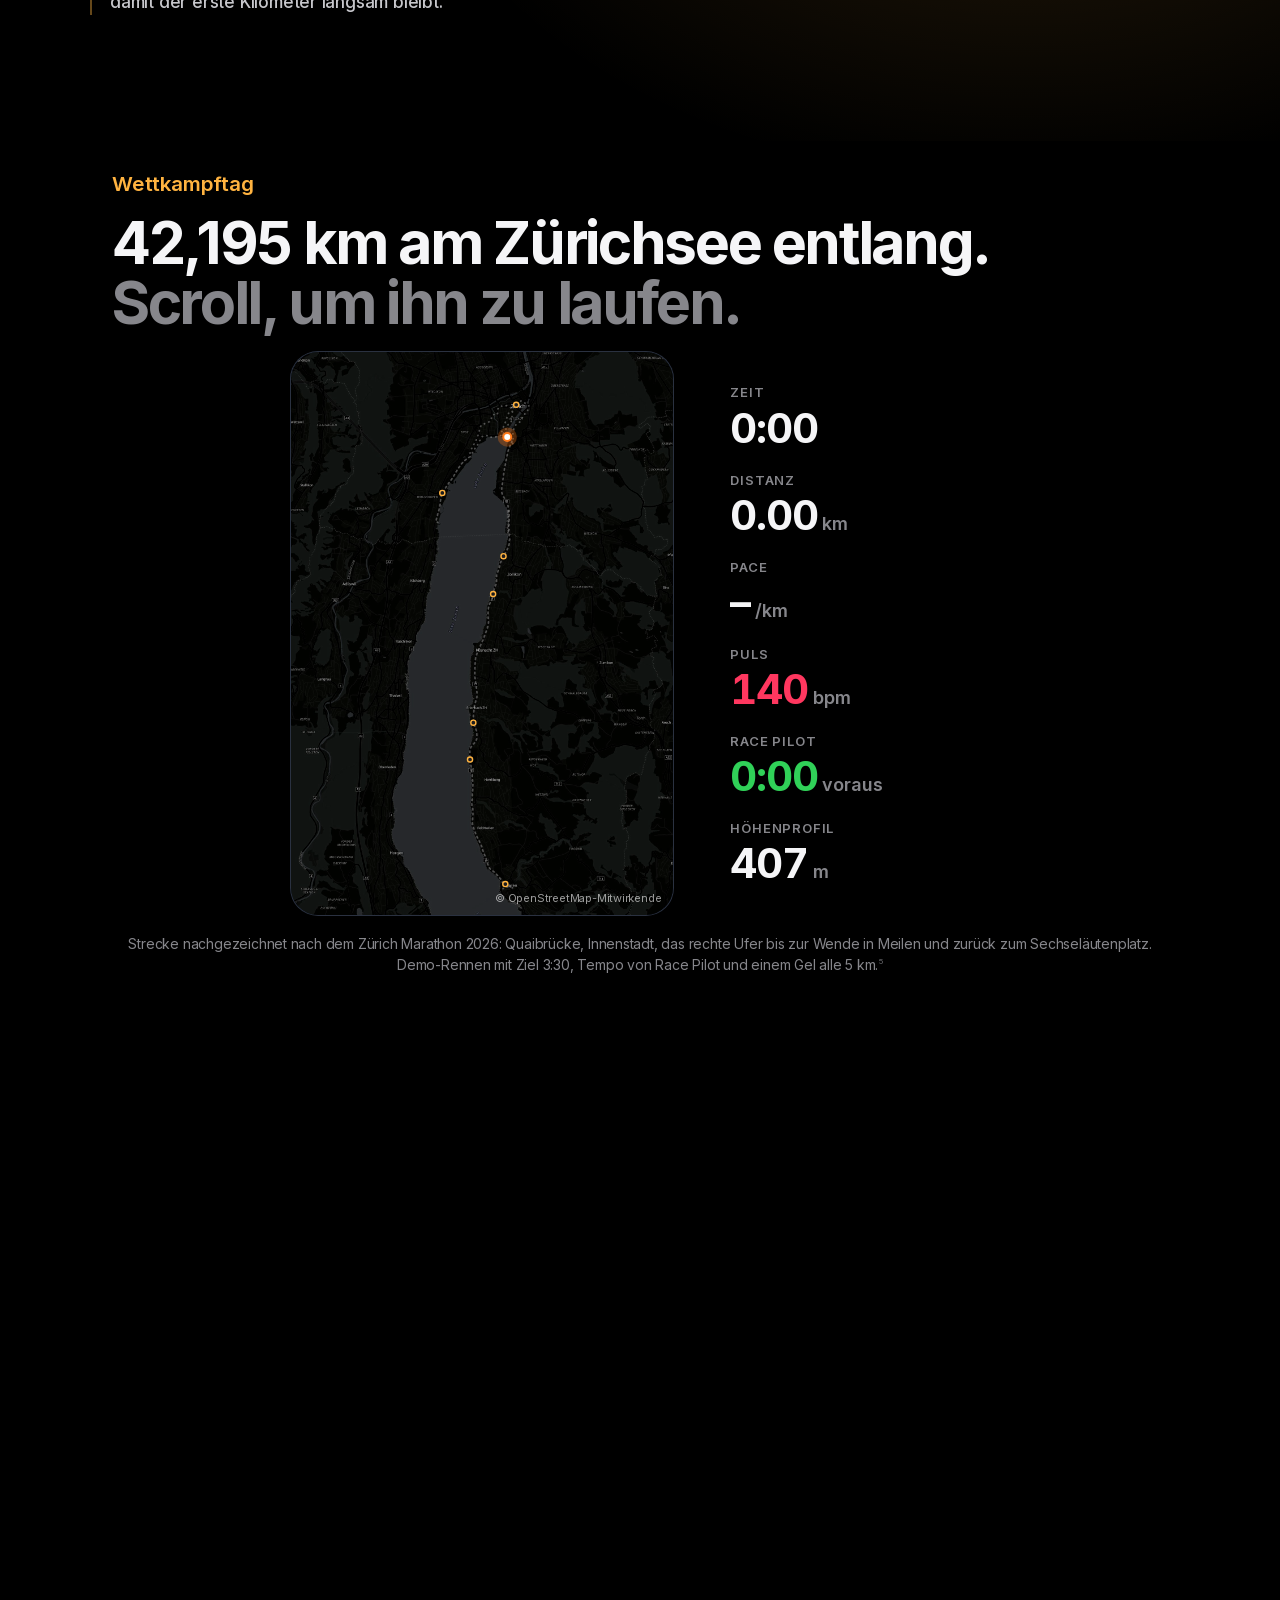
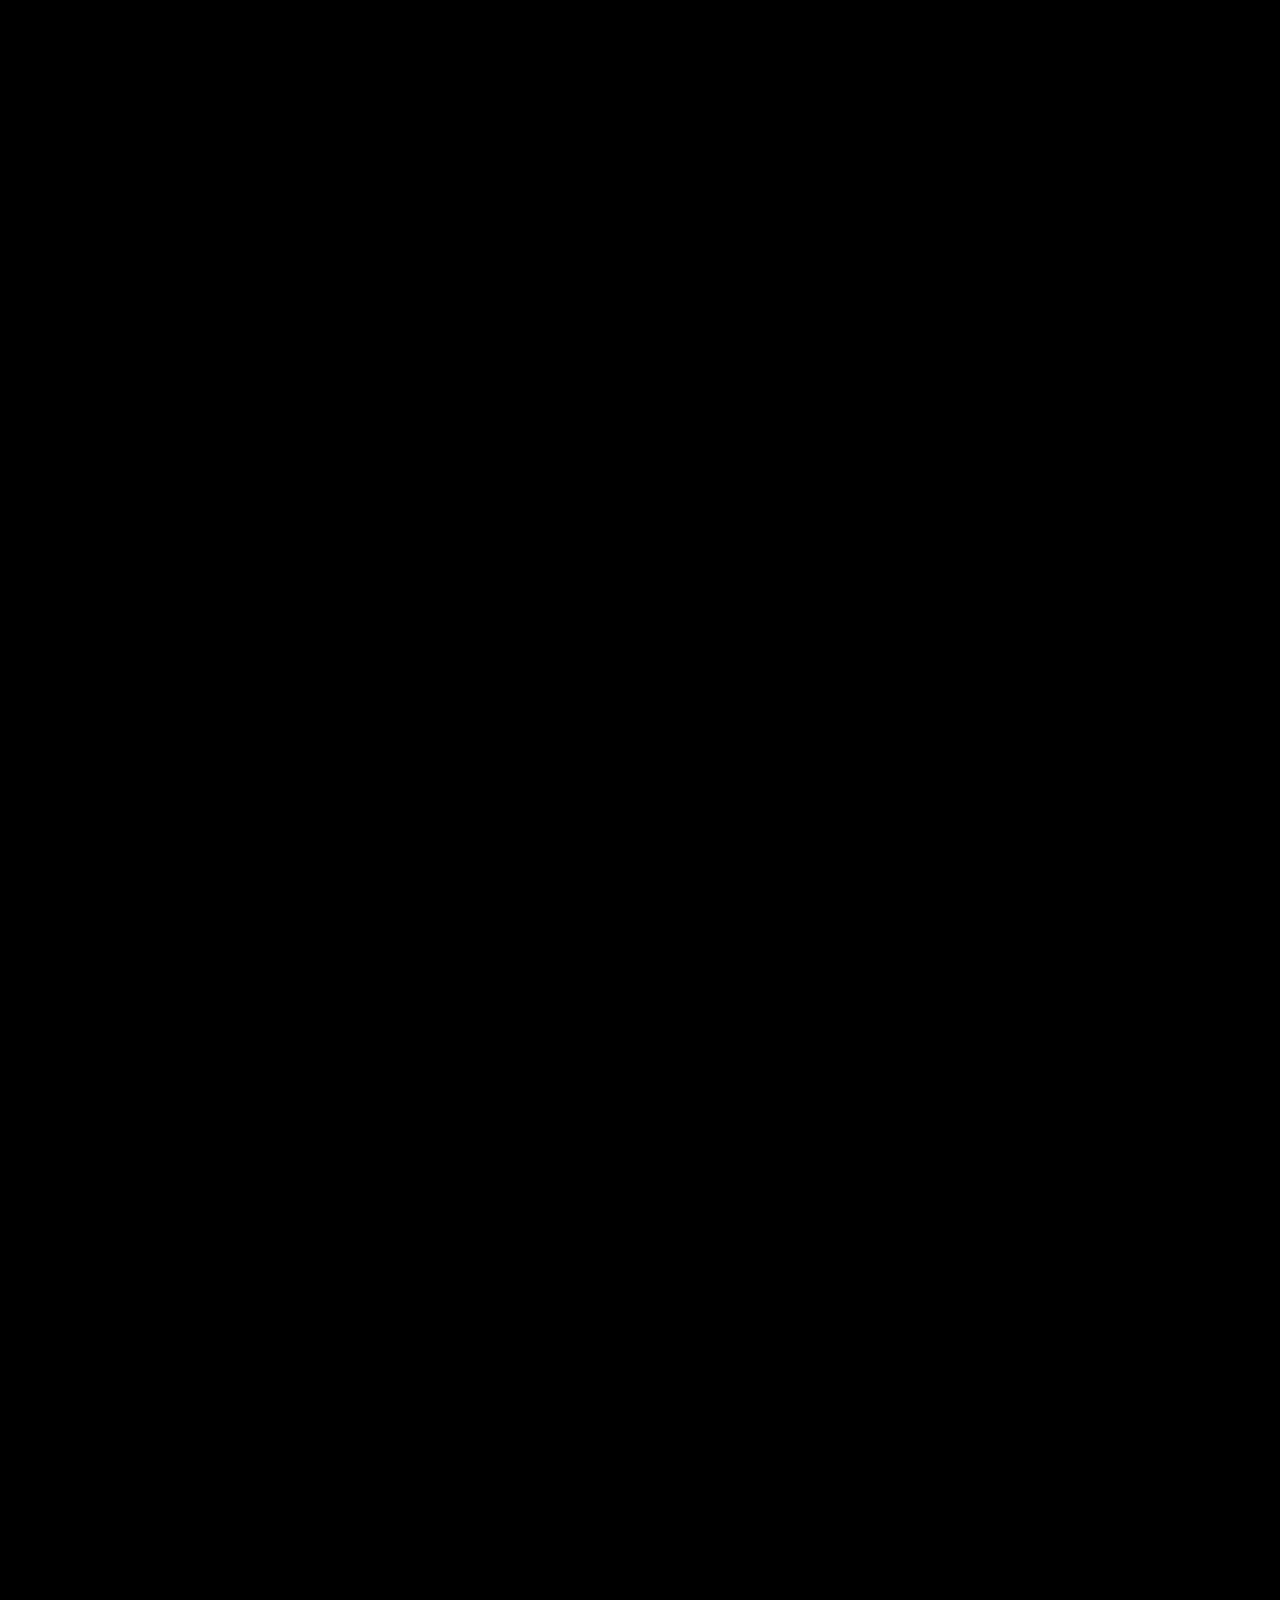
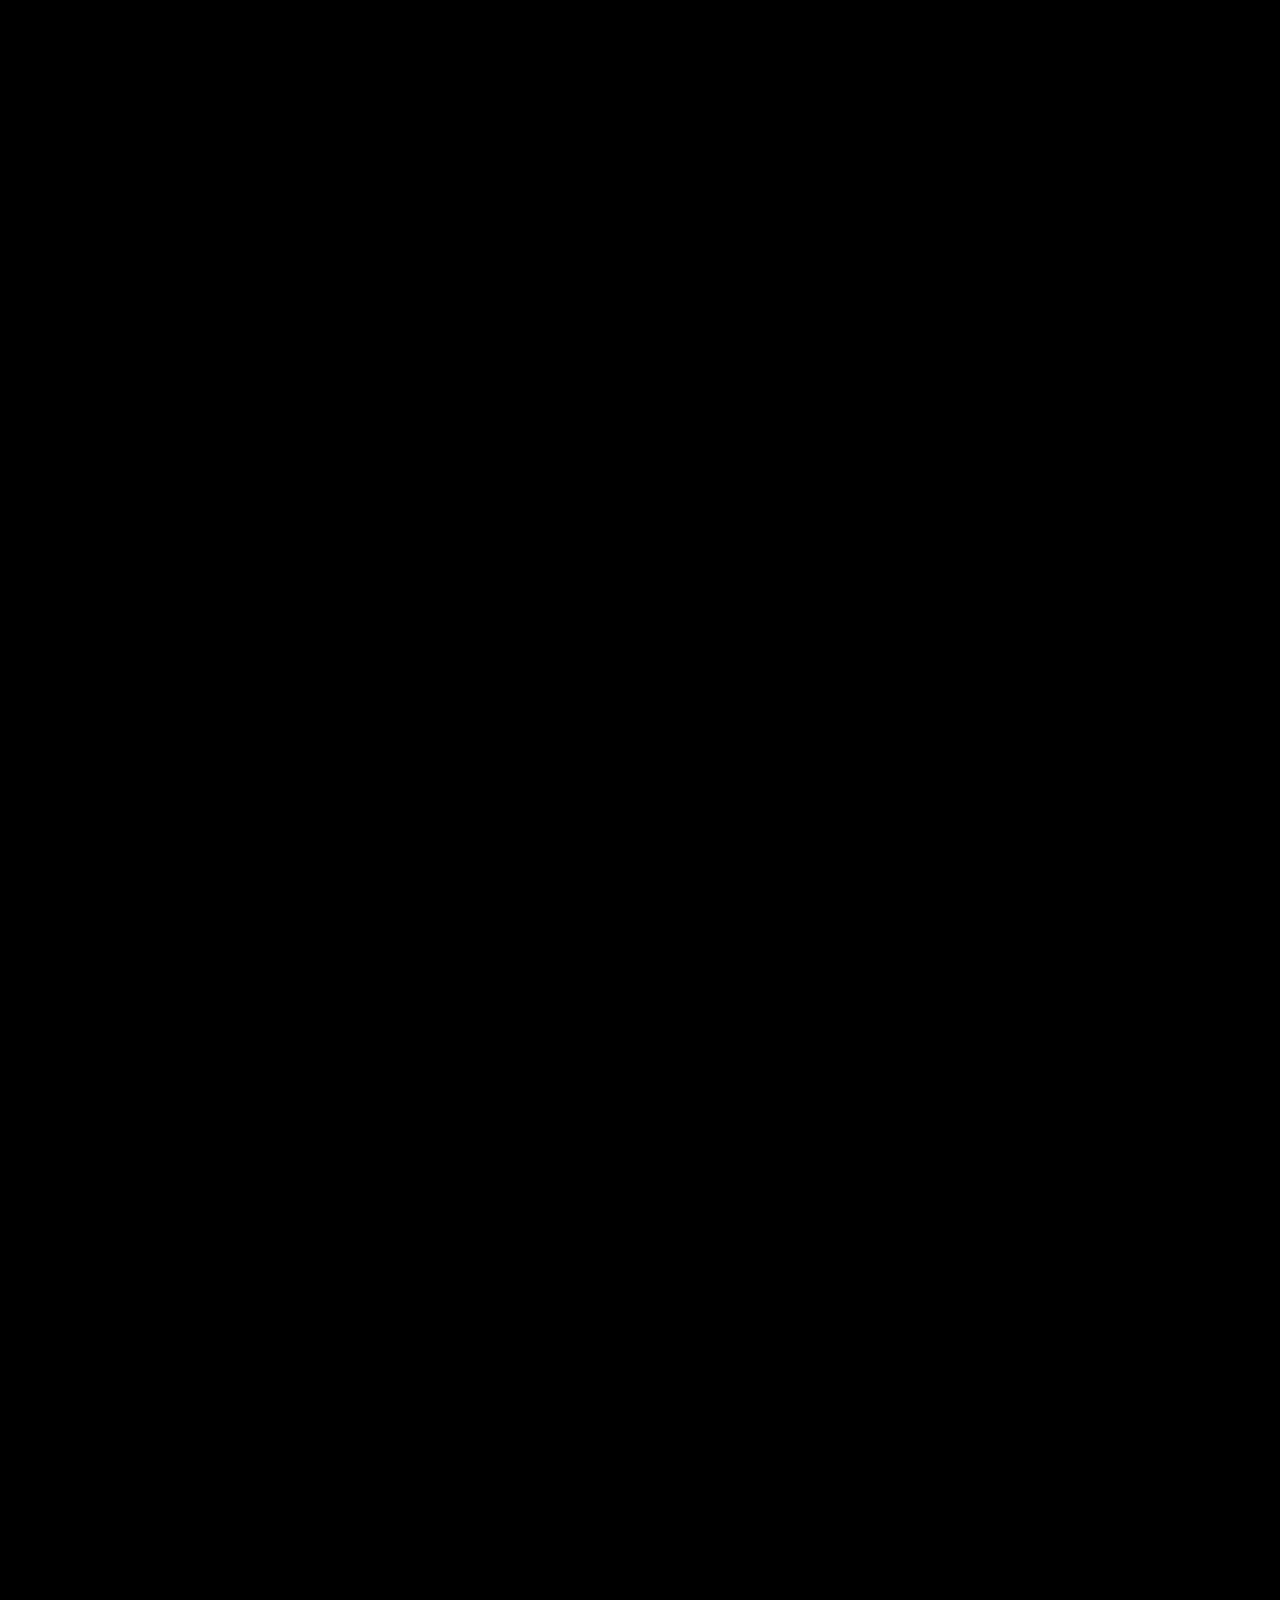
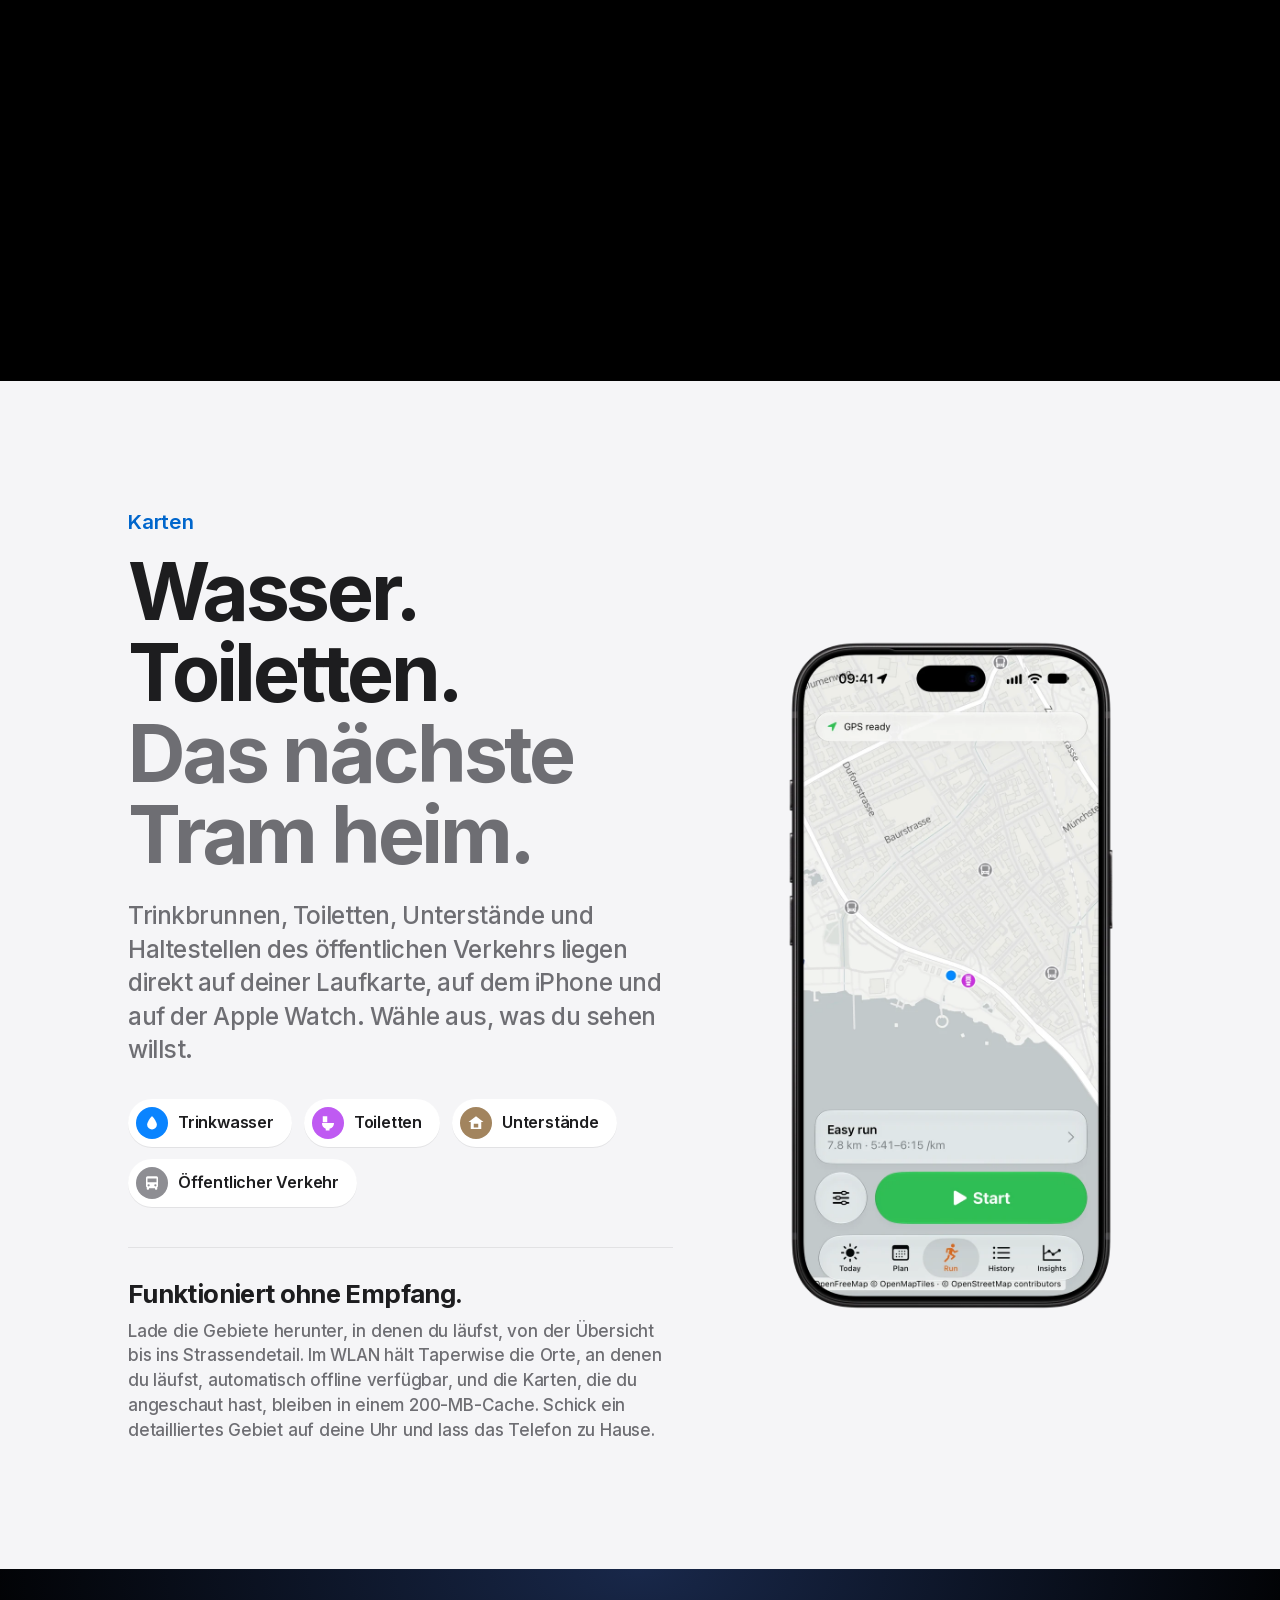
==== commit a92ec366: "Plans cover 10K, half and marathon only; drop 5K claims" ====
--- a/de/index.html
+++ b/de/index.html
@@ -4,7 +4,7 @@
 <meta charset="utf-8">
 <meta name="viewport" content="width=device-width, initial-scale=1, viewport-fit=cover">
 <title data-i18n="meta.title">Taperwise: Trainingsplan Marathon & Halbmarathon für Apple Watch</title>
-<meta name="description" data-i18n-attr="content:meta.description" content="Trainingspläne für 5 km, 10 km, Halbmarathon und Marathon, passend zu Puls, HRV und Schlaf. Lauf-App für Apple Watch mit Offline-Karten. Ohne Konto, ohne Cloud.">
+<meta name="description" data-i18n-attr="content:meta.description" content="Trainingspläne für 10 km, Halbmarathon und Marathon, passend zu Puls, HRV und Schlaf. Lauf-App für Apple Watch mit Offline-Karten. Ohne Konto, ohne Cloud.">
 <meta name="theme-color" content="#000000">
 <meta property="og:title" data-i18n-attr="content:meta.title" content="Taperwise: Trainingsplan Marathon & Halbmarathon für Apple Watch">
 <meta property="og:site_name" content="Taperwise">
@@ -14,7 +14,7 @@
 <meta name="twitter:card" content="summary">
 <meta property="og:description" data-i18n-attr="content:og.description" content="Wettkampf-Training für iPhone und Apple Watch. Offline-Karten, Coaching auf dem Gerät, keine Cloud.">
 <meta property="og:image" content="https://taperwise.run/assets/img/icon.png">
-<script type="application/ld+json">{"@context": "https://schema.org", "@type": "MobileApplication", "name": "Taperwise", "operatingSystem": "iOS, watchOS", "applicationCategory": "HealthApplication", "applicationSubCategory": "Running", "description": "Trainingspläne für 5 km, 10 km, Halbmarathon und Marathon, passend zu Puls, HRV und Schlaf. Lauf-App für Apple Watch mit Offline-Karten. Ohne Konto, ohne Cloud.", "url": "https://taperwise.run/de/", "image": "https://taperwise.run/assets/img/icon.png", "inLanguage": "de", "publisher": {"@type": "Organization", "name": "BitSpire GmbH", "email": "apps@bitspire.ch"}}</script>
+<script type="application/ld+json">{"@context": "https://schema.org", "@type": "MobileApplication", "name": "Taperwise", "operatingSystem": "iOS, watchOS", "applicationCategory": "HealthApplication", "applicationSubCategory": "Running", "description": "Trainingspläne für 10 km, Halbmarathon und Marathon, passend zu Puls, HRV und Schlaf. Lauf-App für Apple Watch mit Offline-Karten. Ohne Konto, ohne Cloud.", "url": "https://taperwise.run/de/", "image": "https://taperwise.run/assets/img/icon.png", "inLanguage": "de", "publisher": {"@type": "Organization", "name": "BitSpire GmbH", "email": "apps@bitspire.ch"}}</script>
 <link rel="canonical" href="https://taperwise.run/de/">
 <link rel="alternate" hreflang="en" href="https://taperwise.run/">
 <link rel="alternate" hreflang="de" href="https://taperwise.run/de/">
@@ -51,7 +51,7 @@
   <div class="hero-copy">
     <p data-i18n="hero.eyebrow" class="eyebrow reveal">Taperwise für iPhone und Apple Watch</p>
     <h1 data-i18n="hero.title" class="reveal">Lauf deinen Wettkampf.<br><span class="grad">Behalte deine Daten.</span></h1>
-    <p data-i18n="hero.lead" class="lead reveal">Ein Trainingsplan für 5 km, 10 km, Halb- oder Marathon, ein Coach für jeden Lauf und Karten, die ohne Empfang funktionieren. Kein Konto. Keine Cloud.</p>
+    <p data-i18n="hero.lead" class="lead reveal">Ein Trainingsplan für 10 km, Halb- oder Marathon, ein Coach für jeden Lauf und Karten, die ohne Empfang funktionieren. Kein Konto. Keine Cloud.</p>
     <div class="cta reveal">
       <a data-i18n="hero.store" class="store" href="https://apps.apple.com/app/id6823595769">Laden im App Store</a>
       <a data-i18n="hero.more" class="more" href="#plan">So funktioniert’s</a>
@@ -124,7 +124,7 @@
       <article class="step" data-shot="0">
         <img class="step-phone" src="../assets/img/phone-plan.webp" width="720" height="1472" data-i18n-attr="alt:plan.adapt.alt" alt="Taperwise-Plan: Marathon in 76 Tagen, Zielzeit, Schätzung für den Wettkampftag 3:22 bis 3:38, auf Kurs mit 209,9 von 229 km" loading="lazy">
         <h3 data-i18n="plan.adapt.title">Ein Plan, der bei dir startet.</h3>
-        <p data-i18n="plan.adapt.text">Taperwise liest deine Laufhistorie aus Apple Health oder importiert GPX-, TCX-, FIT- und Strava-Exporte. Dann baut es einen Plan über 12 bis 30 Wochen für 5 km, 10 km, Halbmarathon oder Marathon: Grundlage, Aufbau, Spitze und Tapering. Dein Ziel, deine heutige Form und eine ehrliche Zeitspanne für den Wettkampf stehen nebeneinander.</p>
+        <p data-i18n="plan.adapt.text">Taperwise liest deine Laufhistorie aus Apple Health oder importiert GPX-, TCX-, FIT- und Strava-Exporte. Dann baut es einen Plan über 12 bis 30 Wochen für 10 km, Halbmarathon oder Marathon: Grundlage, Aufbau, Spitze und Tapering. Dein Ziel, deine heutige Form und eine ehrliche Zeitspanne für den Wettkampf stehen nebeneinander.</p>
         <ul class="ticks">
           <li data-i18n="plan.adapt.tick1">Das Volumen wächst um höchstens etwa 10 % pro Woche</li>
           <li data-i18n="plan.adapt.tick2">Jede vierte Woche ist eine Erholungswoche</li>
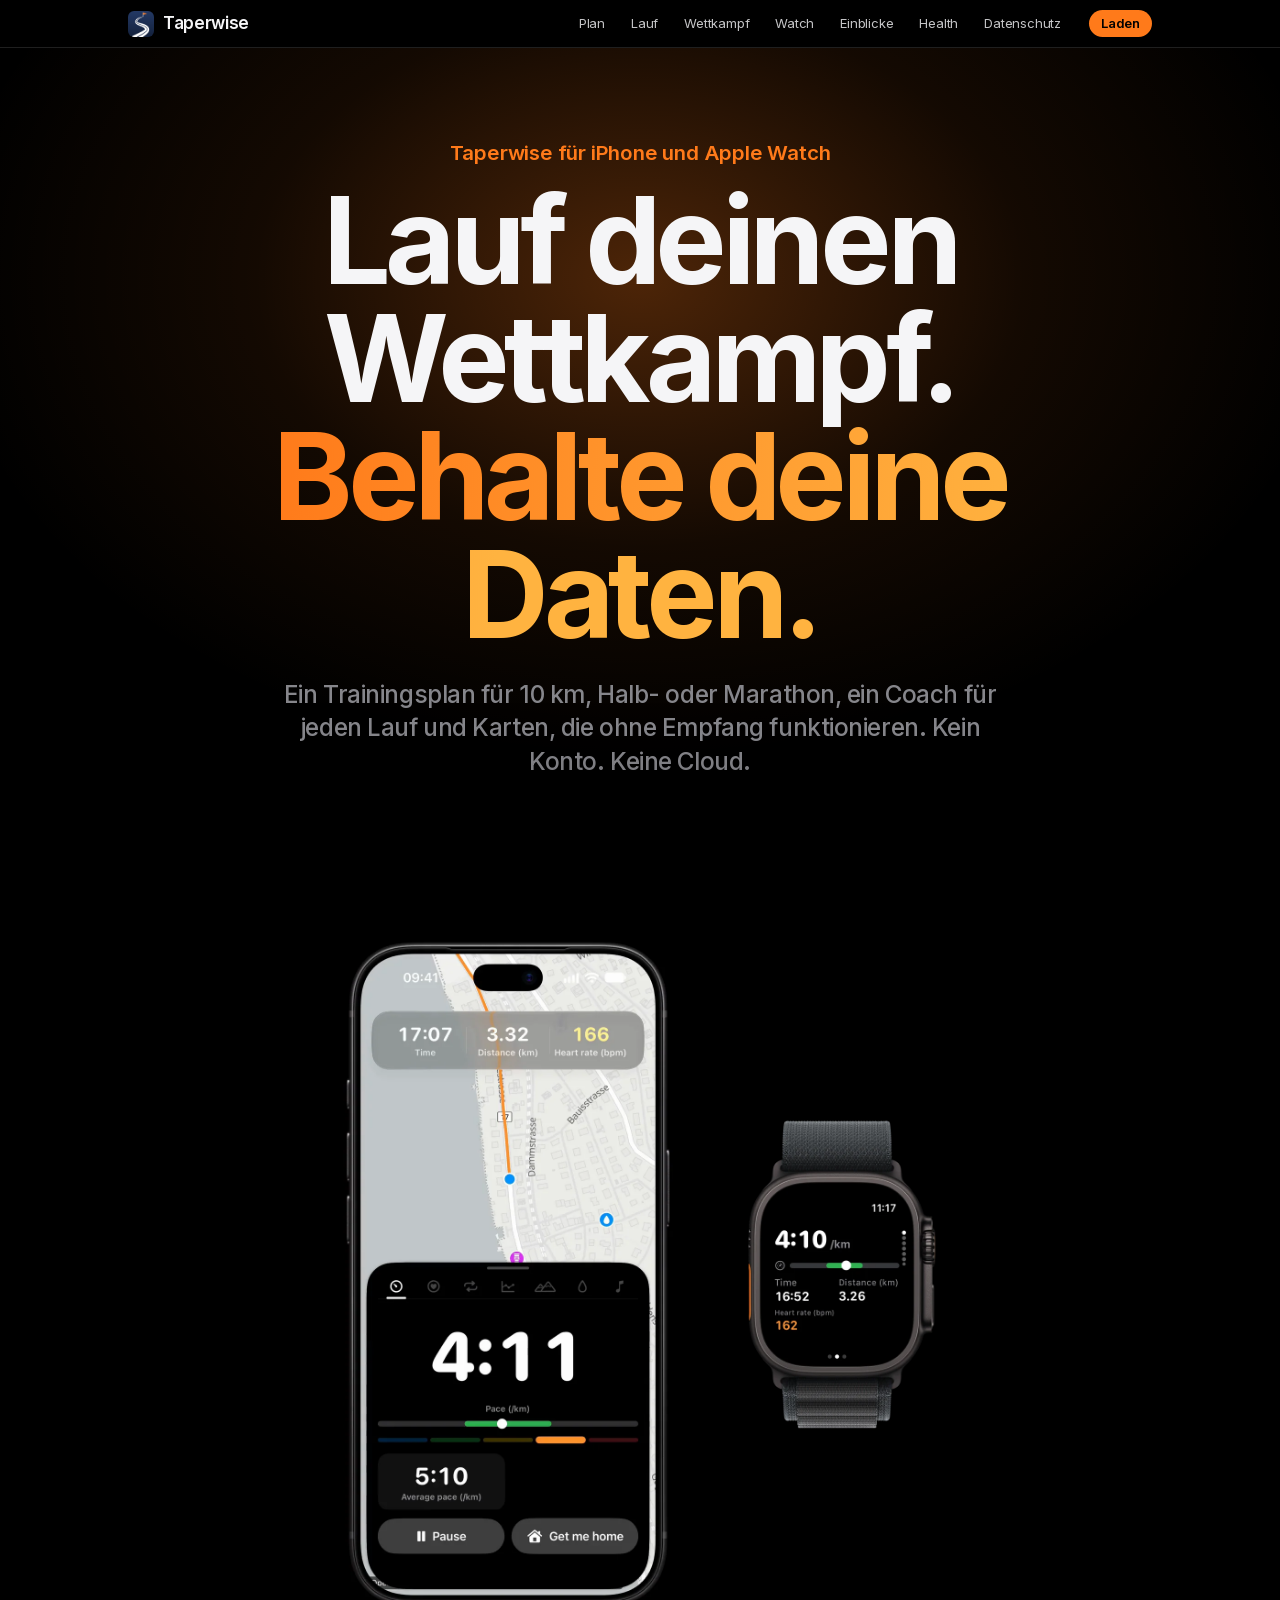
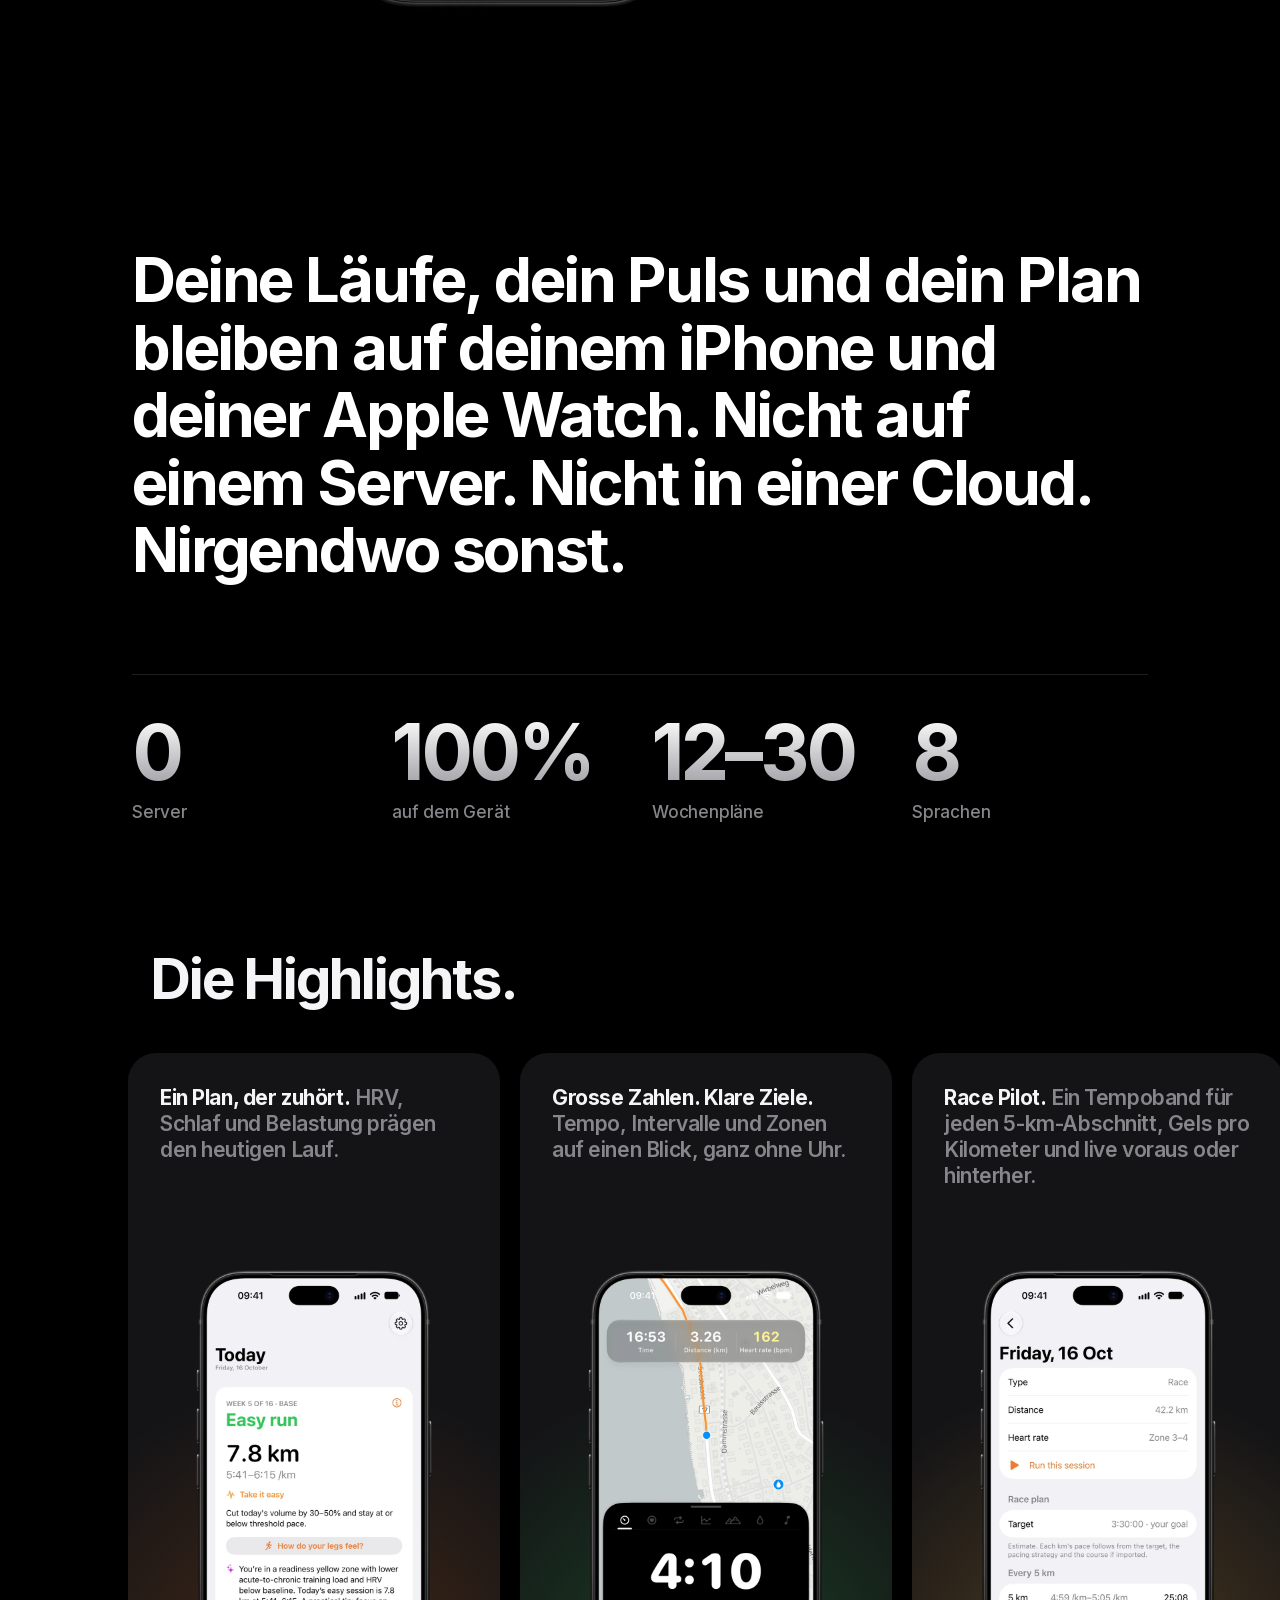
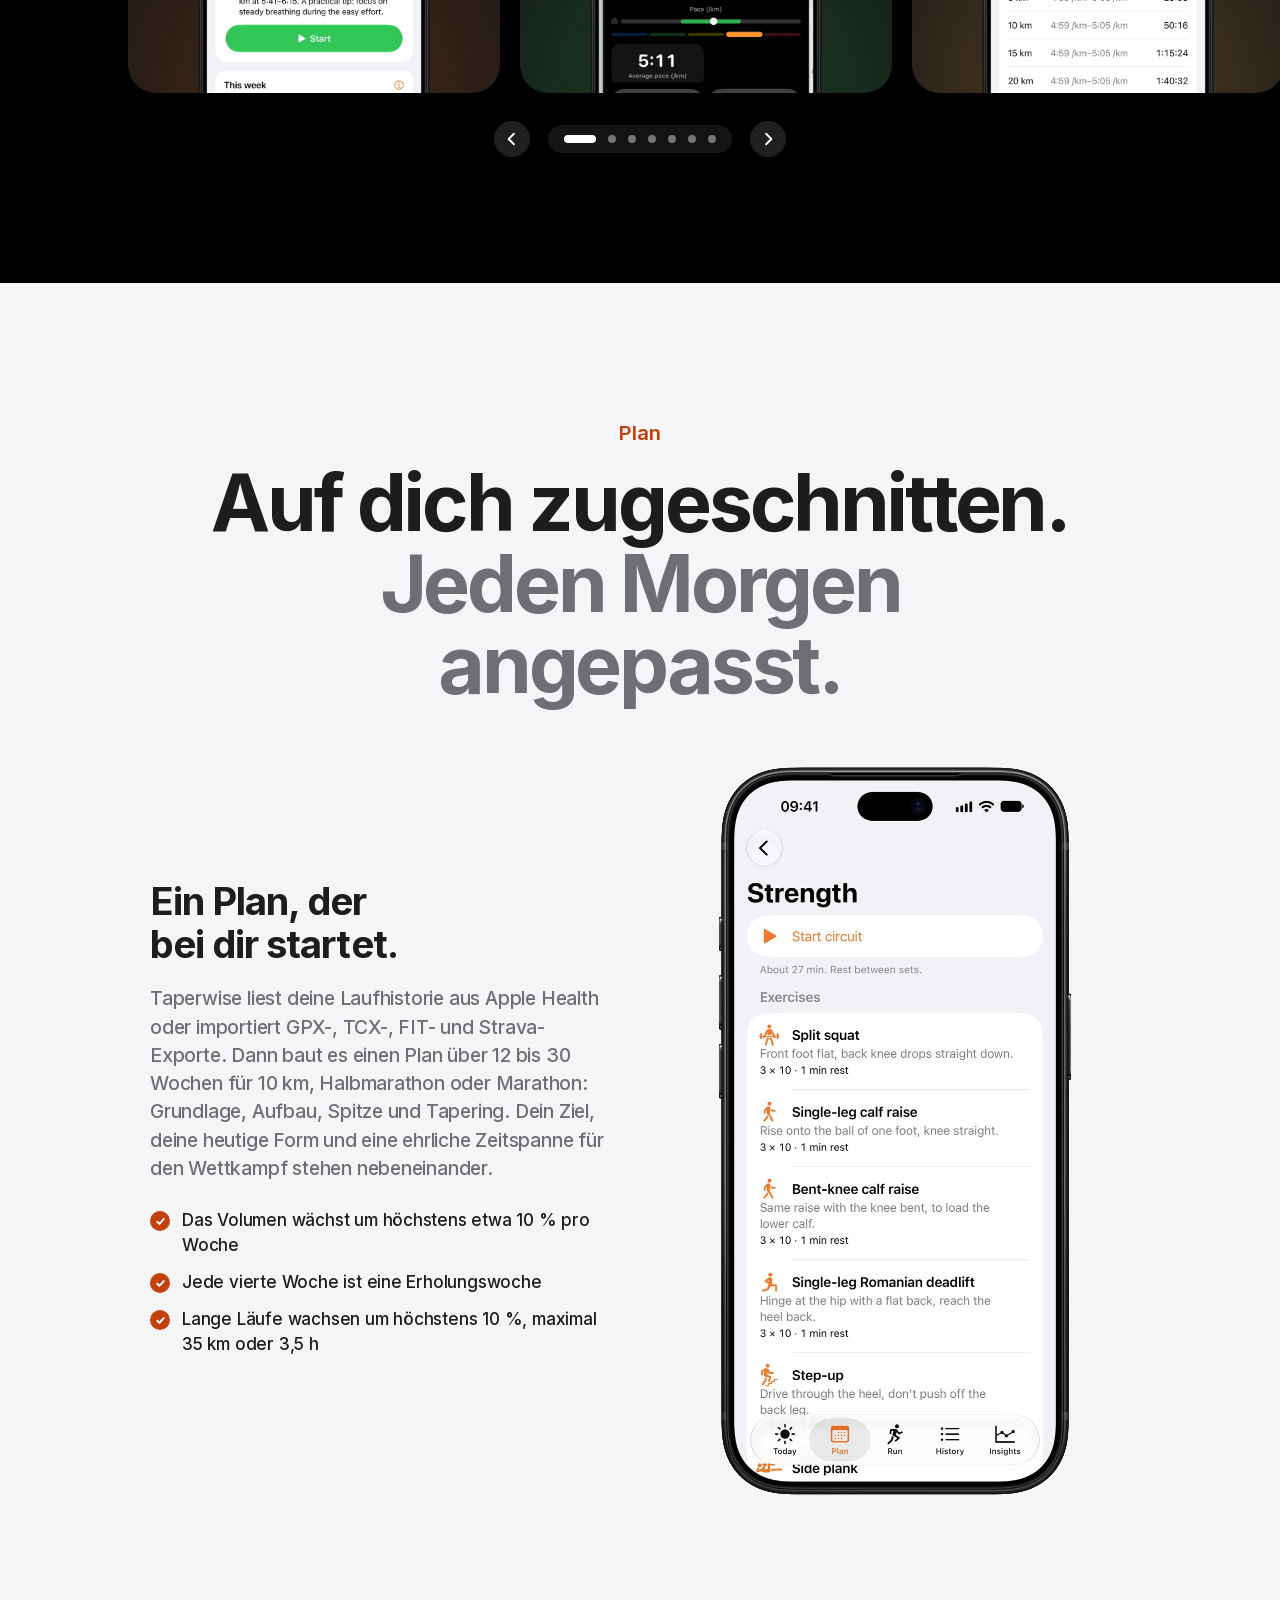
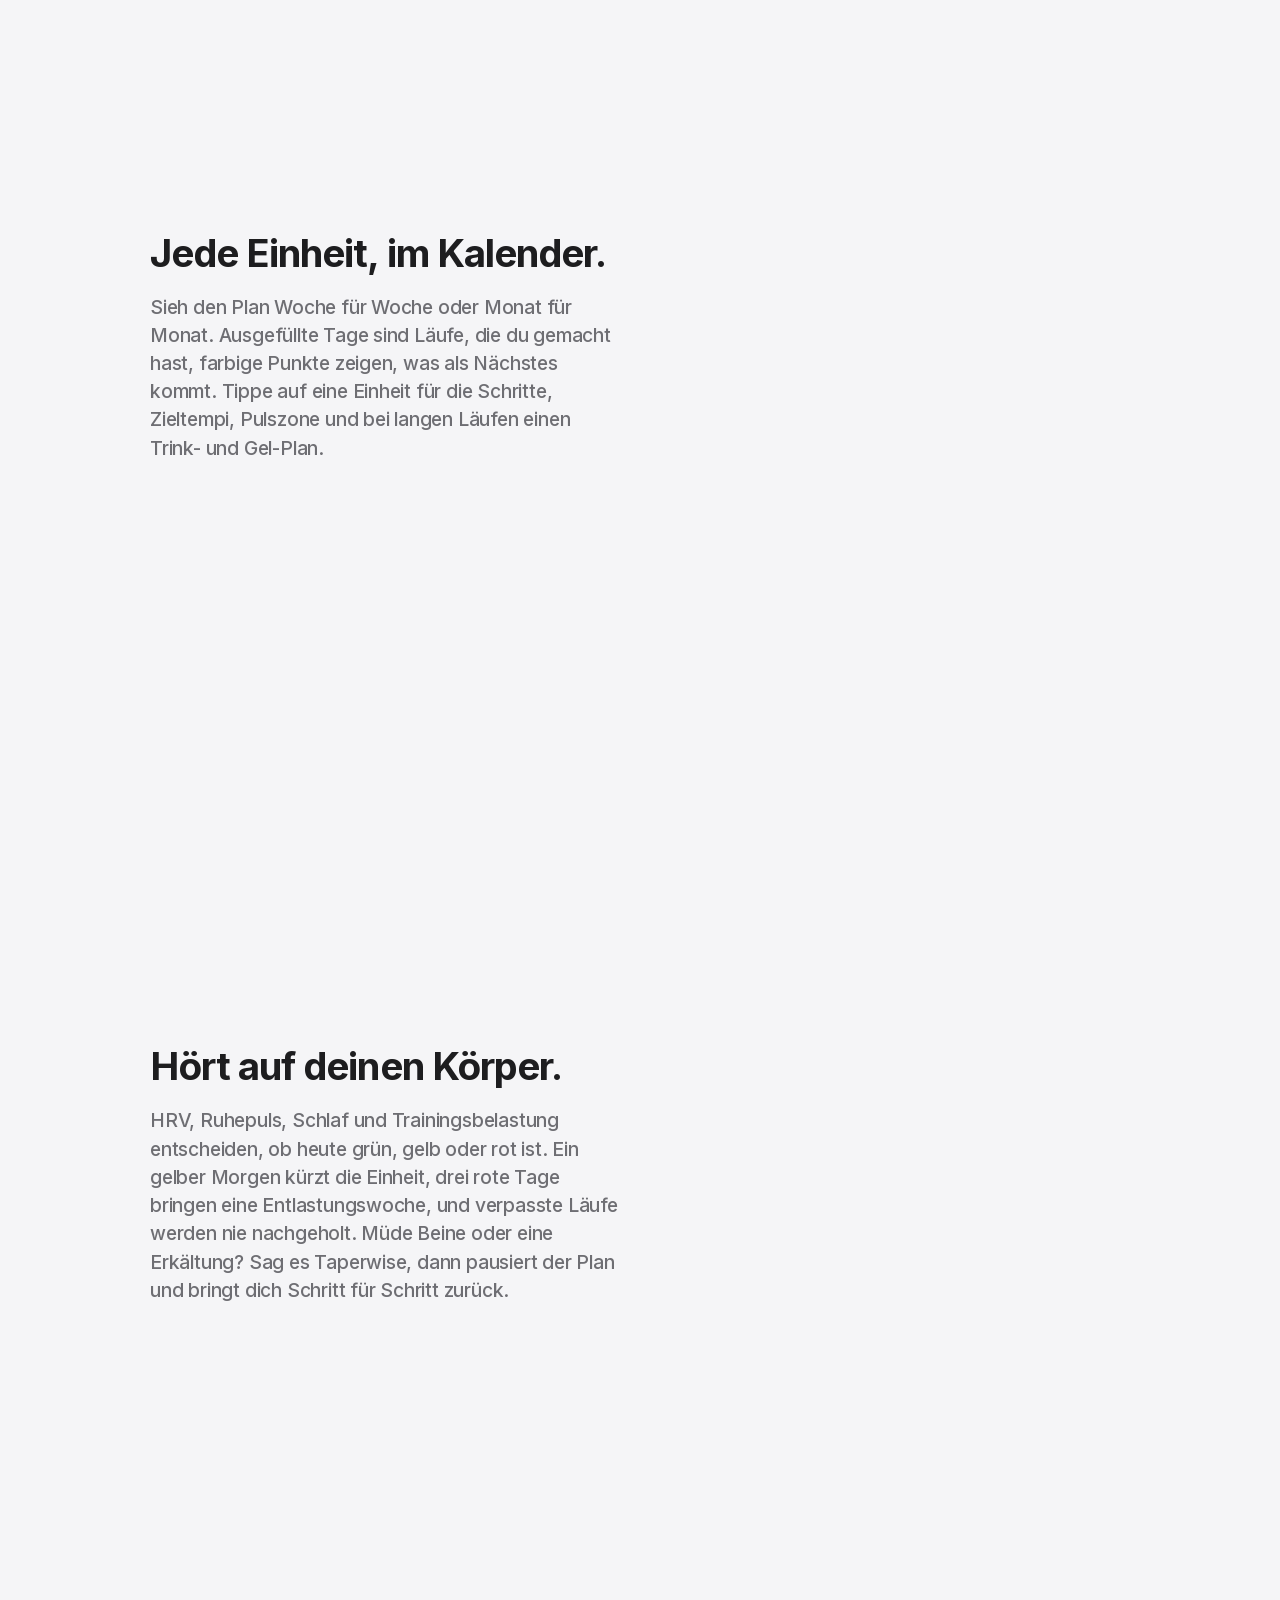
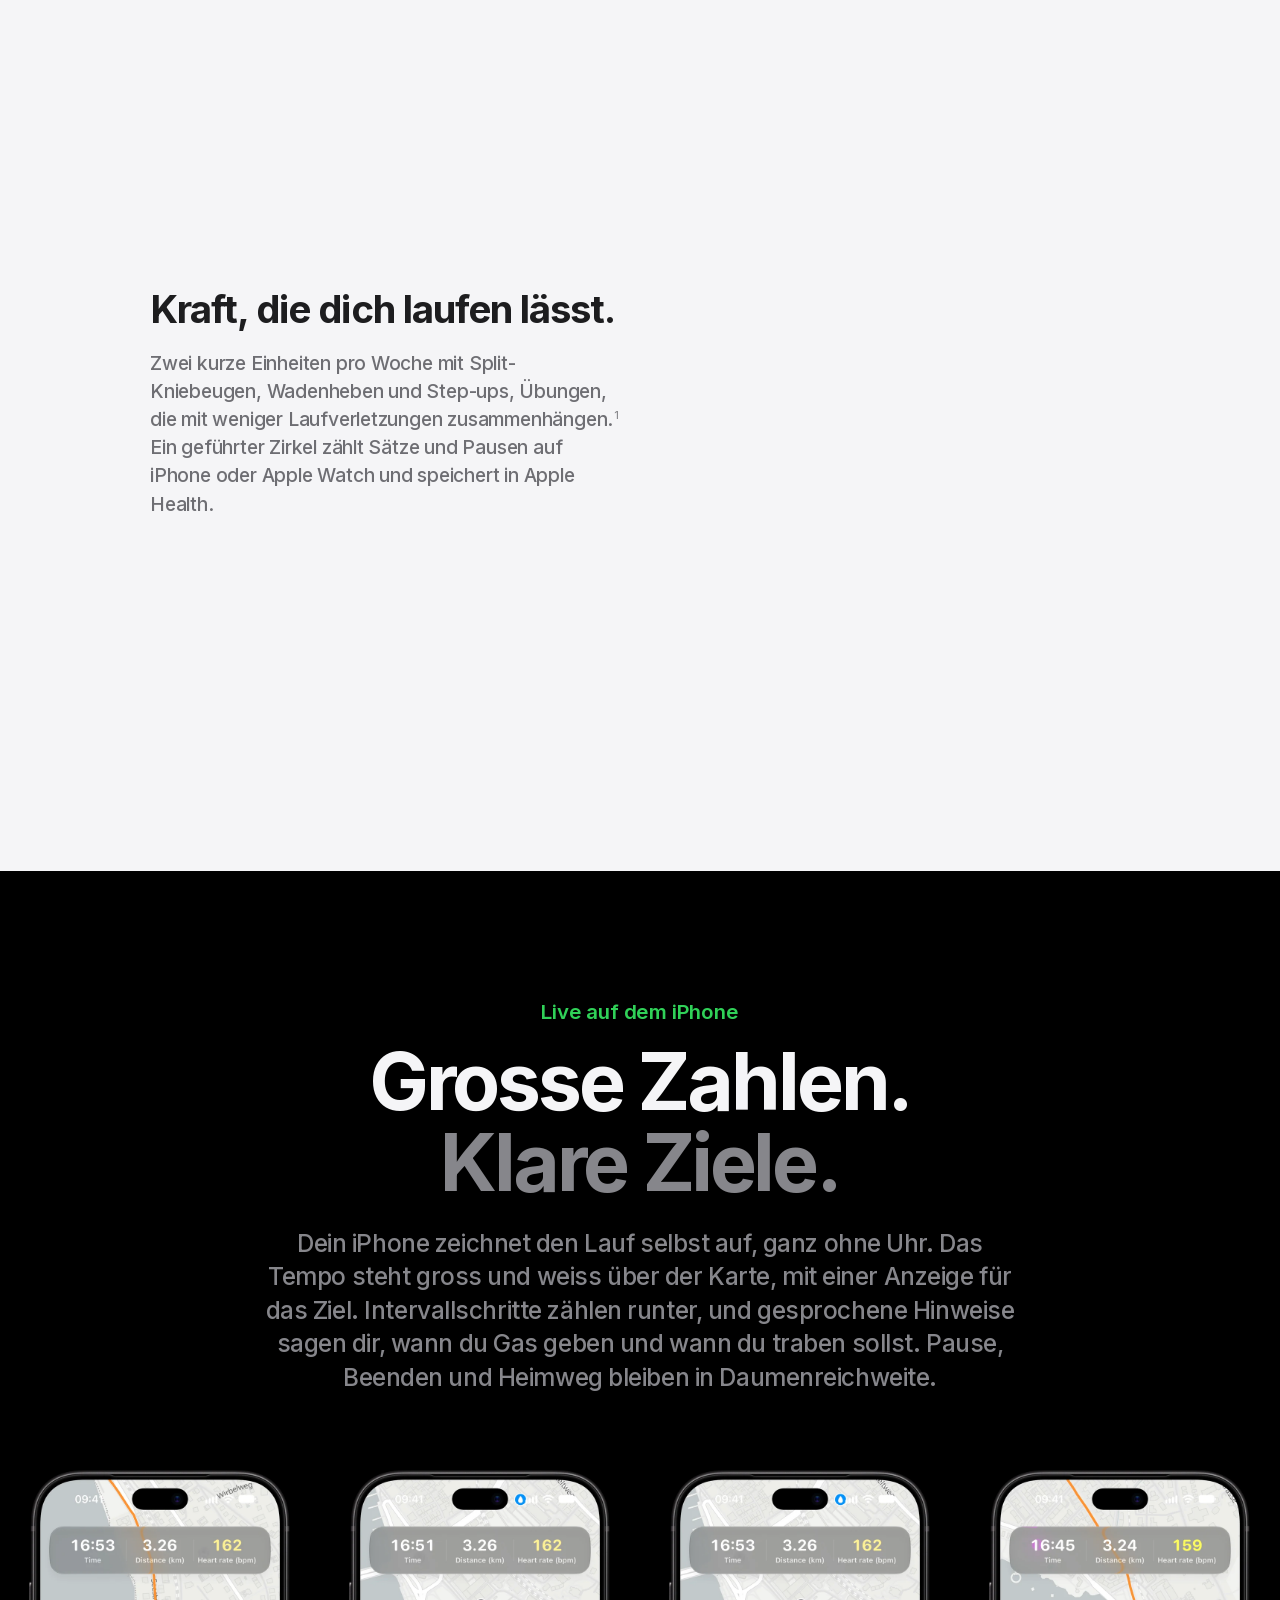
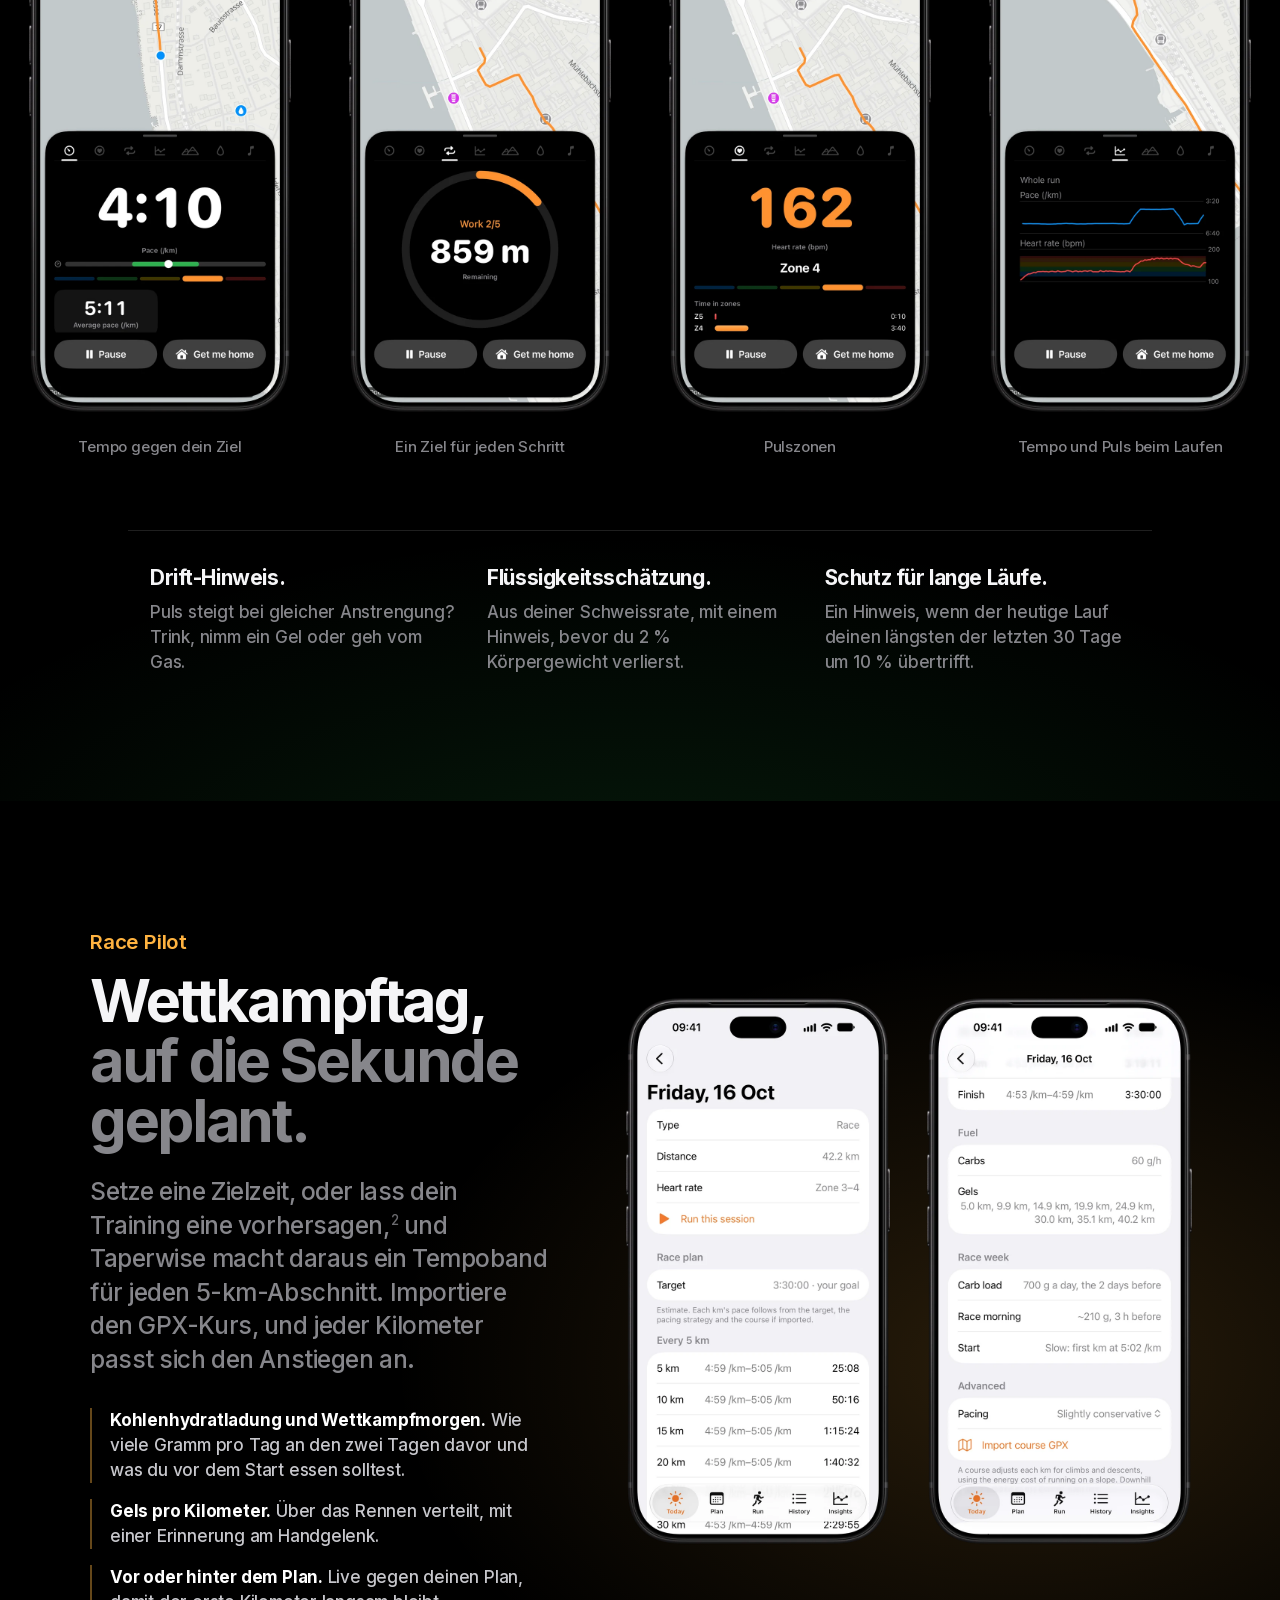
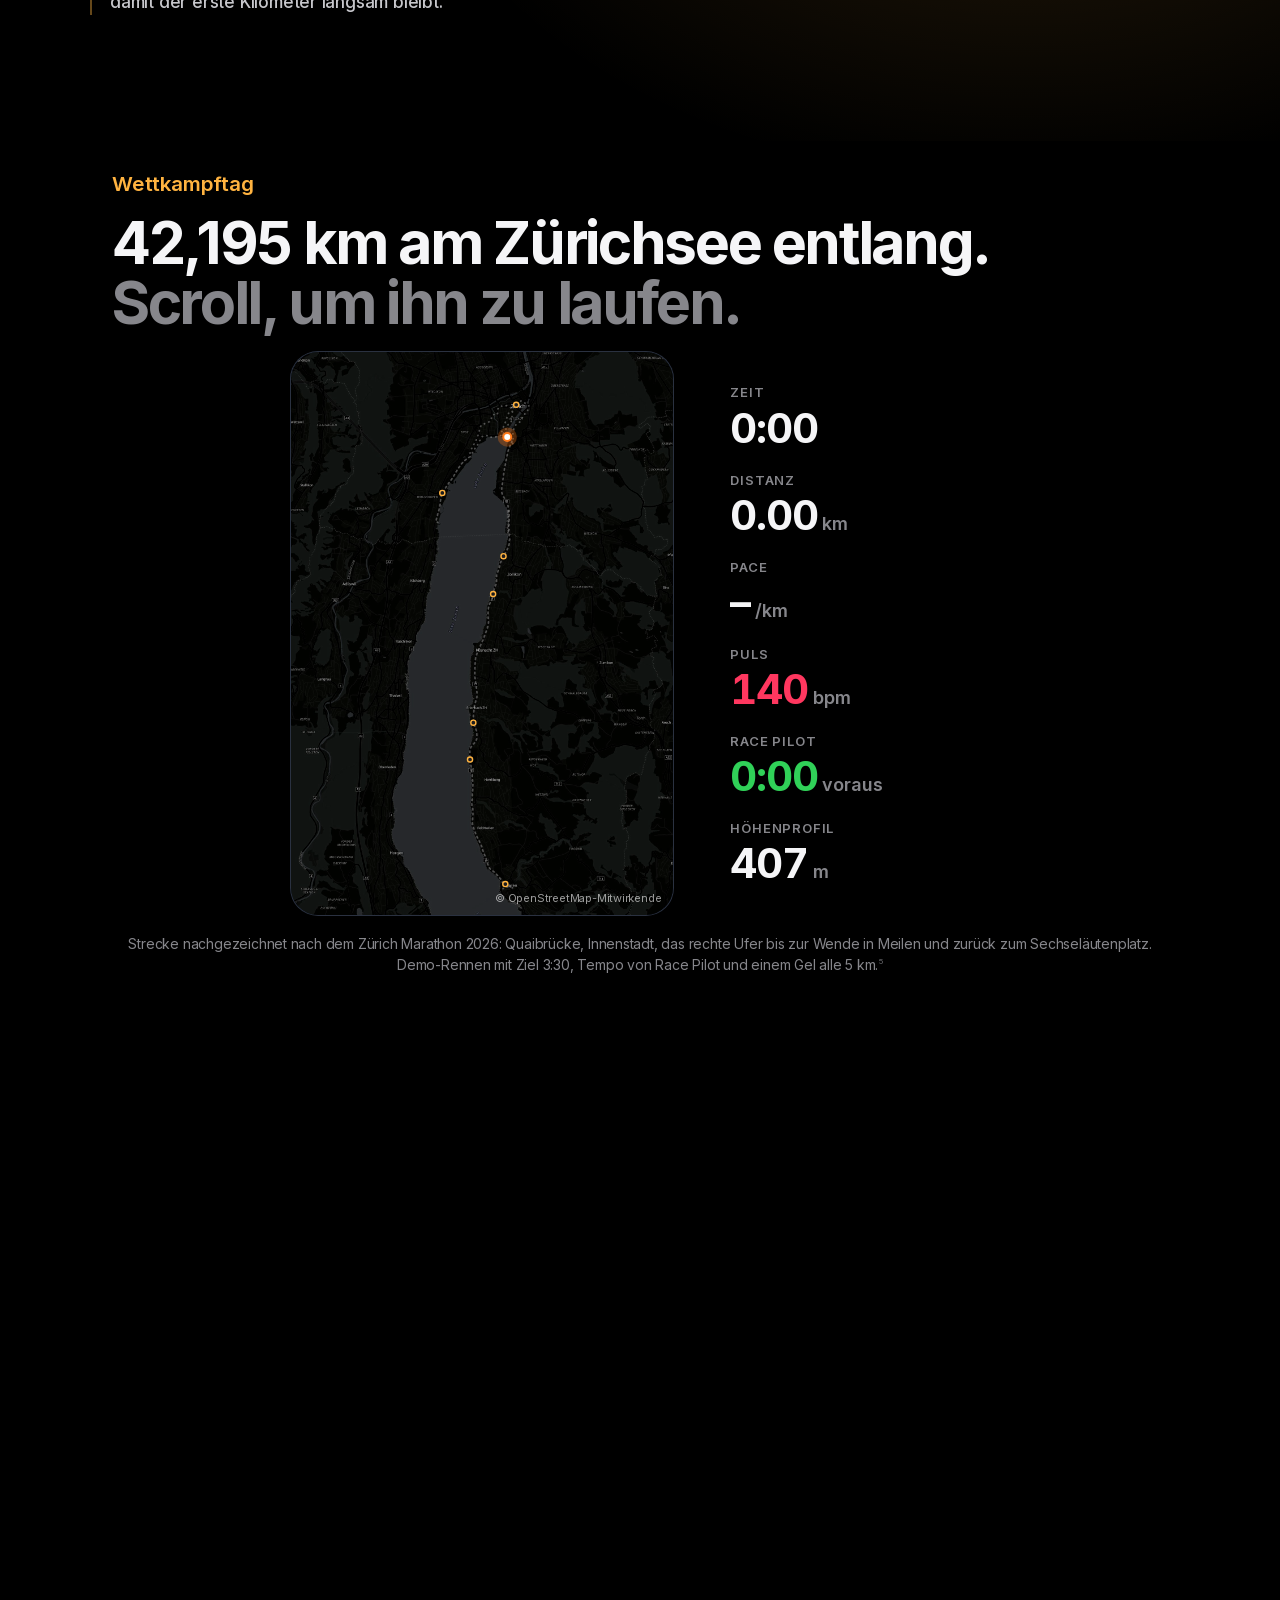
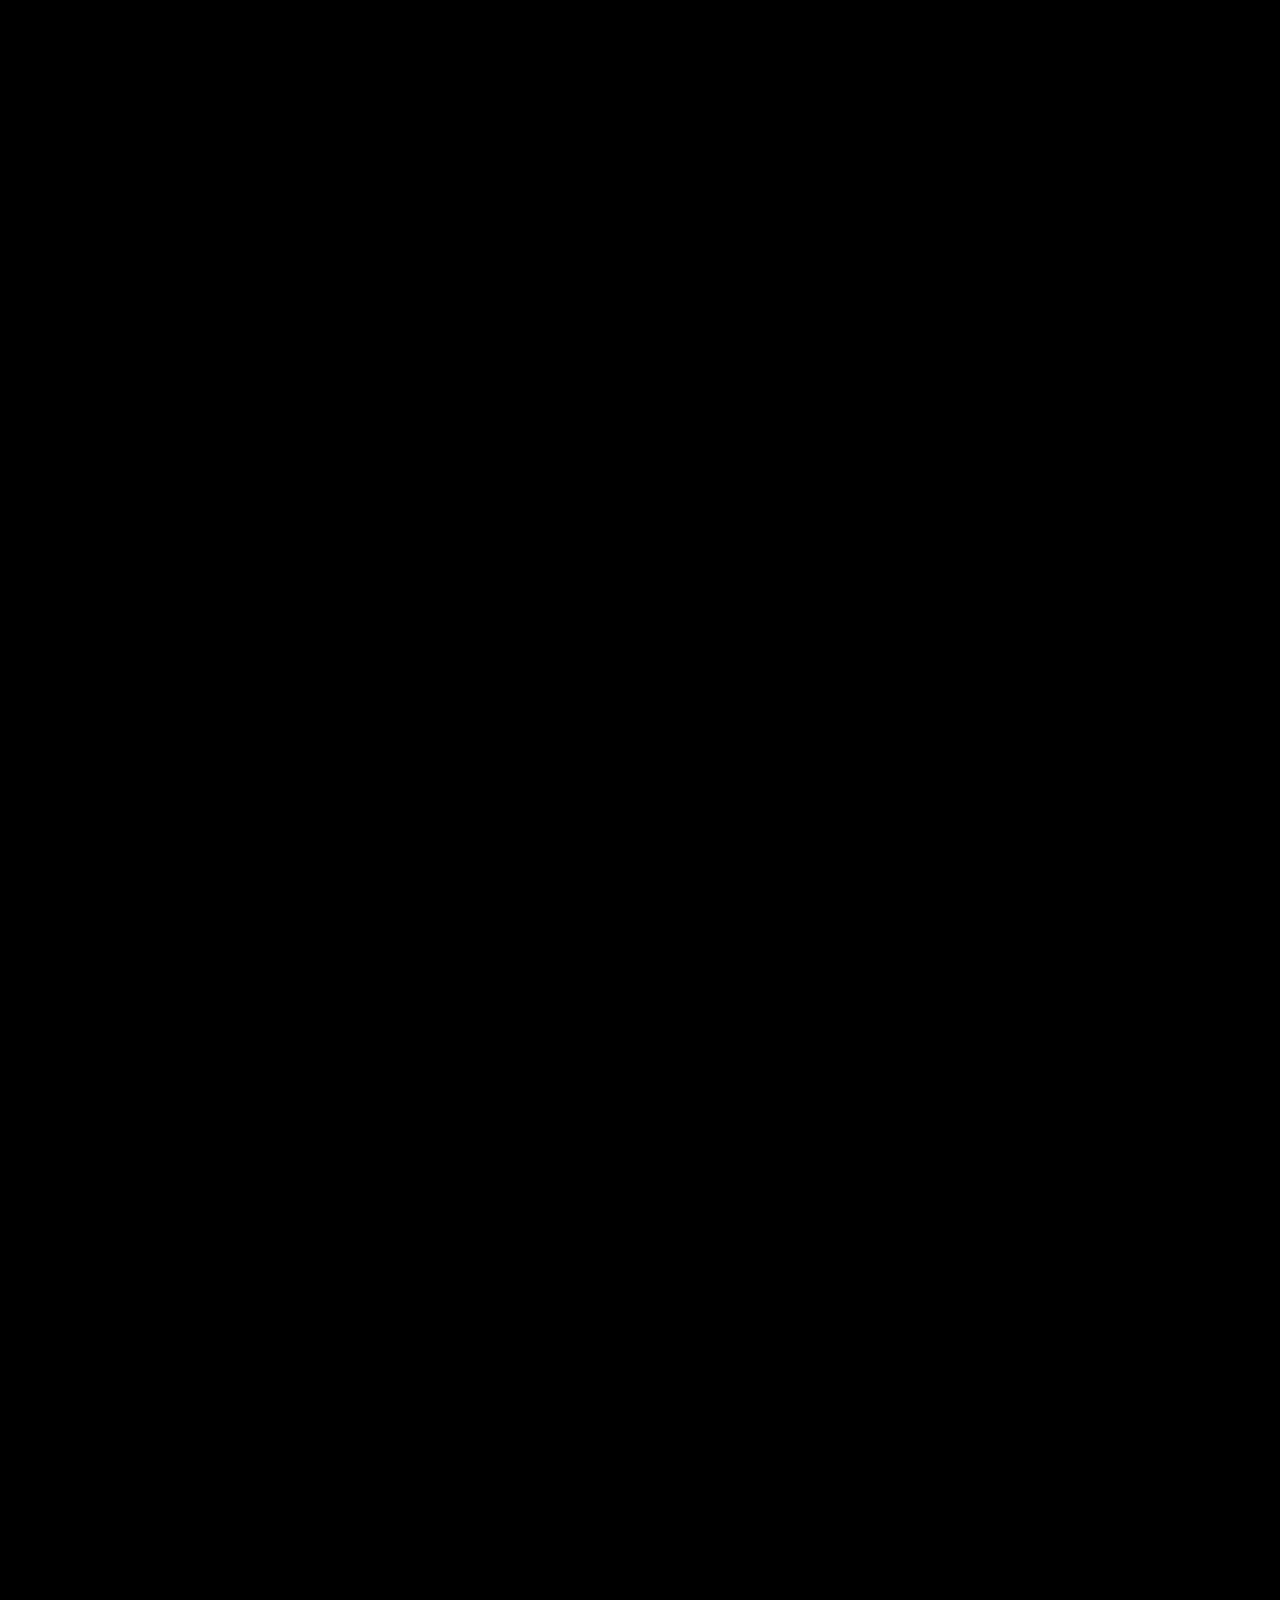
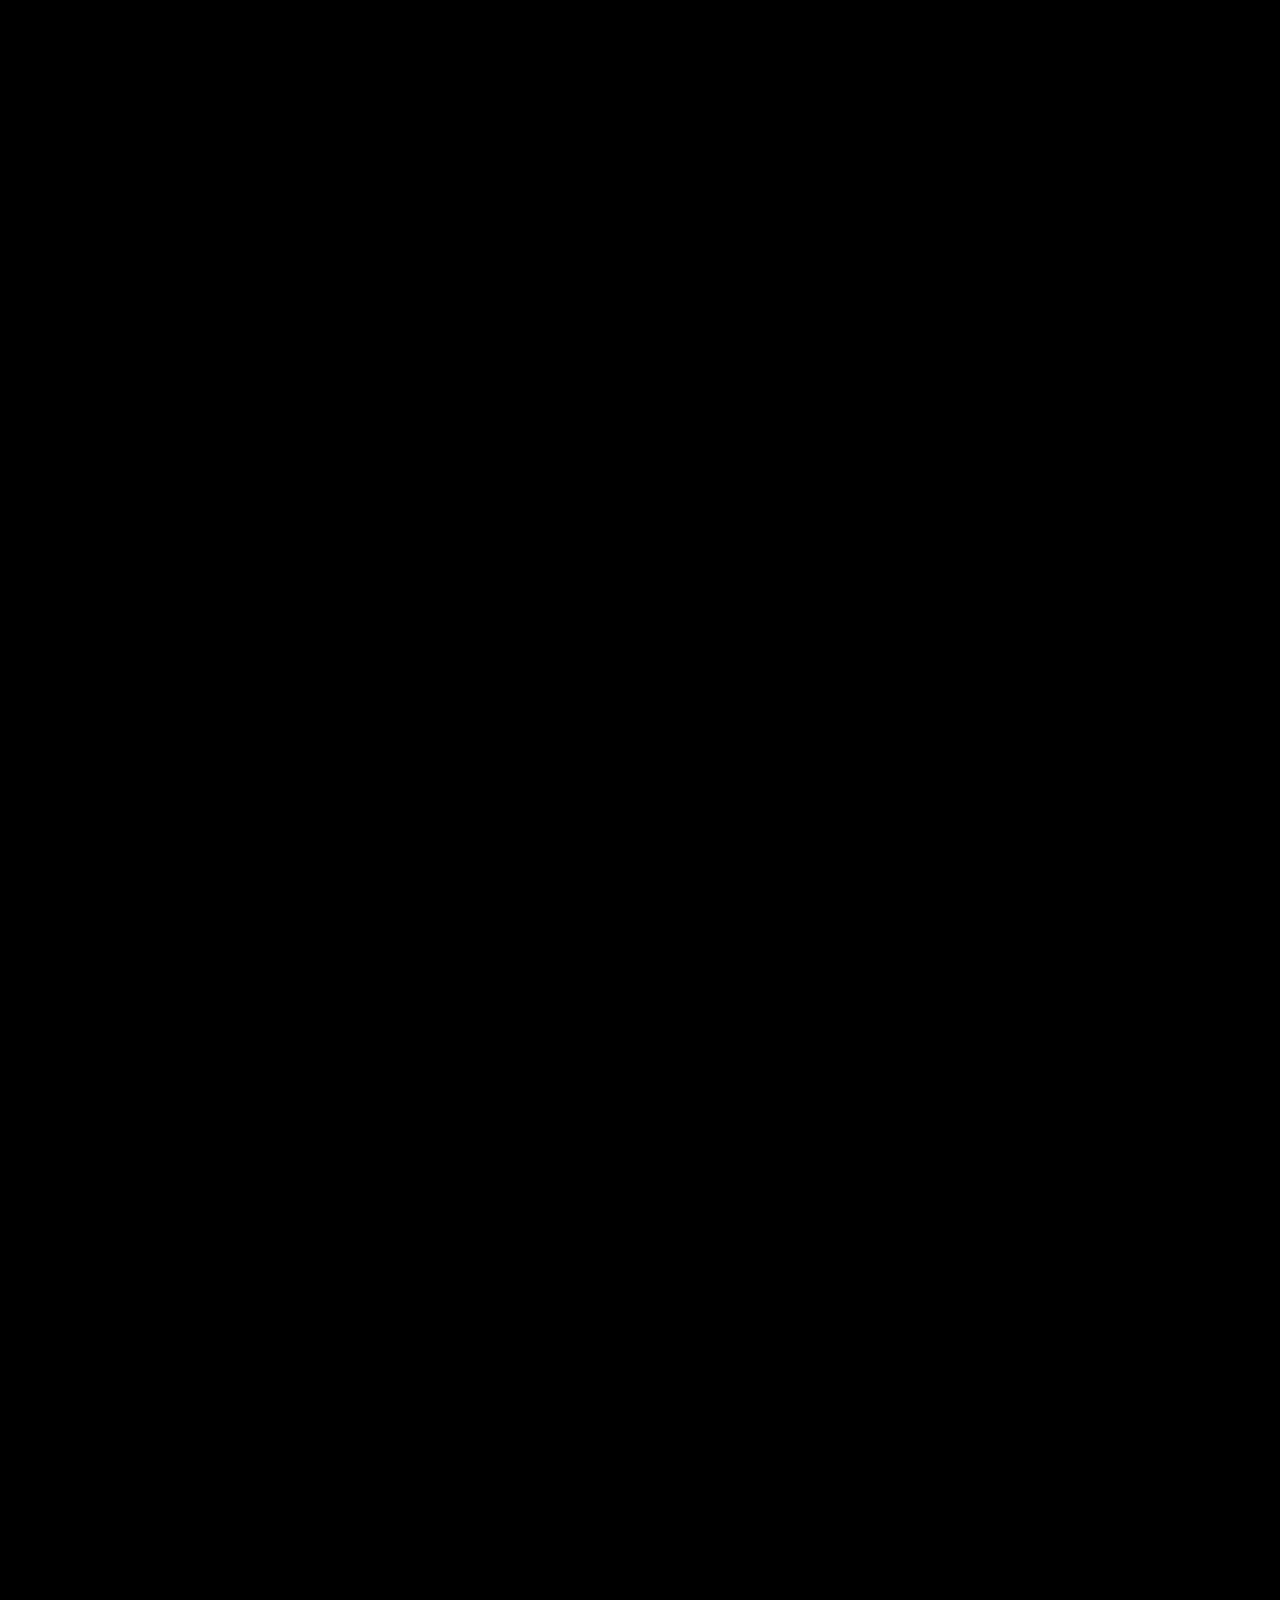
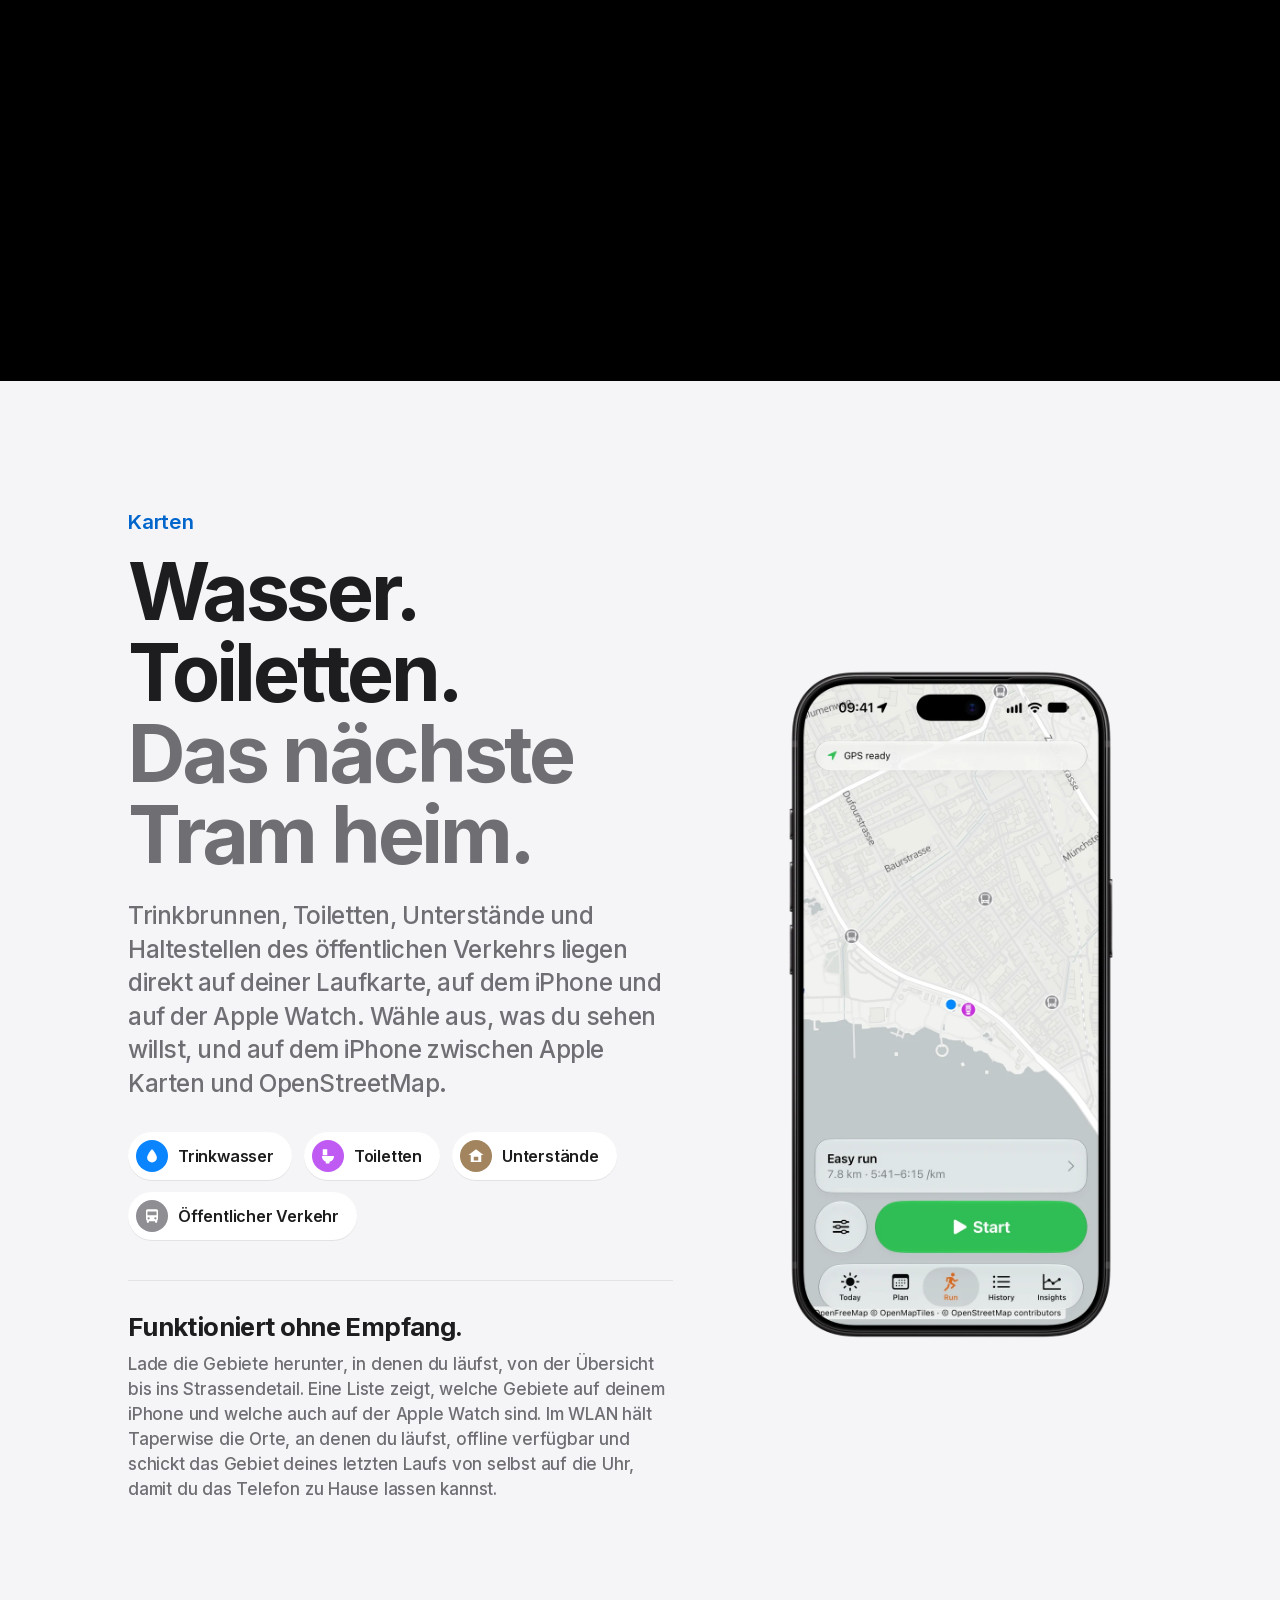
==== commit 3e0bff4b: "Copy for app 1.1–1.7: opt-in coach, recovery signals, run verdict, watch map and Today pages, other " ====
--- a/de/index.html
+++ b/de/index.html
@@ -230,7 +230,7 @@
     <div class="maps-copy reveal">
       <p data-i18n="maps.eyebrow" class="eyebrow blue">Karten</p>
       <h2 data-i18n="maps.title">Wasser. Toiletten.<br><span class="soft">Das nächste Tram heim.</span></h2>
-      <p data-i18n="maps.lead" class="lead">Trinkbrunnen, Toiletten, Unterstände und Haltestellen des öffentlichen Verkehrs liegen direkt auf deiner Laufkarte, auf dem iPhone und auf der Apple Watch. Wähle aus, was du sehen willst.</p>
+      <p data-i18n="maps.lead" class="lead">Trinkbrunnen, Toiletten, Unterstände und Haltestellen des öffentlichen Verkehrs liegen direkt auf deiner Laufkarte, auf dem iPhone und auf der Apple Watch. Wähle aus, was du sehen willst, und auf dem iPhone zwischen Apple Karten und OpenStreetMap.</p>
       <ul class="poi">
         <li><span class="poi-ico water"><svg viewBox="0 0 24 24"><path d="M12 2.5S5.5 9.6 5.5 14.2a6.5 6.5 0 0 0 13 0C18.5 9.6 12 2.5 12 2.5Z"/></svg></span><span data-i18n="maps.poi.water">Trinkwasser</span></li>
         <li><span class="poi-ico toilet"><svg viewBox="0 0 24 24"><path d="M5 3h6v8H5zM4 12h16a8 8 0 0 1-6 7.7V22H9v-2.3A8 8 0 0 1 4 12Z"/></svg></span><span data-i18n="maps.poi.toilets">Toiletten</span></li>
@@ -239,7 +239,7 @@
       </ul>
       <div class="offline">
         <h3 data-i18n="maps.offline.title">Funktioniert ohne Empfang.</h3>
-        <p data-i18n="maps.offline.text">Lade die Gebiete herunter, in denen du läufst, von der Übersicht bis ins Strassendetail. Im WLAN hält Taperwise die Orte, an denen du läufst, automatisch offline verfügbar, und die Karten, die du angeschaut hast, bleiben in einem 200-MB-Cache. Schick ein detailliertes Gebiet auf deine Uhr und lass das Telefon zu Hause.</p>
+        <p data-i18n="maps.offline.text">Lade die Gebiete herunter, in denen du läufst, von der Übersicht bis ins Strassendetail. Eine Liste zeigt, welche Gebiete auf deinem iPhone und welche auch auf der Apple Watch sind. Im WLAN hält Taperwise die Orte, an denen du läufst, offline verfügbar und schickt das Gebiet deines letzten Laufs von selbst auf die Uhr, damit du das Telefon zu Hause lassen kannst.</p>
       </div>
     </div>
     <img class="maps-phone fade" src="../assets/img/phone-run-map.webp" width="720" height="1472" data-i18n-attr="alt:maps.phone.alt" alt="Lauf-Tab: Karte mit Trinkwasser, Toiletten und Bushaltestellen, GPS bereit, heutiger lockerer Lauf von 10,9 km und ein Start-Knopf" loading="lazy">
@@ -250,7 +250,7 @@
   <div class="section-head reveal">
     <p data-i18n="watch.eyebrow" class="eyebrow">Apple Watch</p>
     <h2 data-i18n="watch.title">Lass das Telefon zu Hause.</h2>
-    <p data-i18n="watch.lead" class="lead">Die Uhr absolviert das Training selbst, ohne Telefon und ohne Netz. Seiten im Stil der App Training: Werte, Intervalle, Zonen, Diagramm, Höhenprofil, Verpflegung und Jetzt läuft. Stelle Ziele mit der Digital Crown ein, starte und pausiere mit der Aktionstaste auf der Apple Watch Ultra und absolviere deinen Kraftzirkel direkt am Handgelenk.</p>
+    <p data-i18n="watch.lead" class="lead">Die Uhr absolviert das Training selbst, ohne Telefon und ohne Netz. Vor dem Start siehst du auf einer Karte, wo du bist, und blätterst mit der Digital Crown durch Erholung, deine Woche, Training und Wettkampf. Beim Laufen Seiten im Stil der App Training: Werte, Intervalle, Zonen, Diagramm, Höhenprofil, Verpflegung und Jetzt läuft. Stelle Ziele mit der Digital Crown ein, starte und pausiere mit der Aktionstaste auf der Apple Watch Ultra und absolviere deinen Kraftzirkel direkt am Handgelenk.</p>
   </div>
   <div class="watch-row fade">
     <figure><img src="../assets/img/watch-start.webp" width="440" height="704" data-i18n-attr="alt:watch.start.alt" alt="Startbildschirm: heutige Intervalle von 8 km, ruhig angehen, und Start" loading="lazy"><figcaption data-i18n="watch.start.cap">Die heutige Einheit</figcaption></figure>
@@ -267,7 +267,7 @@
   <div class="section-head reveal">
     <p data-i18n="after.eyebrow" class="eyebrow">Nach dem Lauf</p>
     <h2 data-i18n="after.title">Jeder Lauf, erklärt.</h2>
-    <p data-i18n="after.lead" class="lead">Herzbelastung, Kadenz, geschätzte VO₂max, steigungsbereinigtes Tempo und Entkopplung für jeden Lauf. Wische durch Tempo, Puls und Höhenprofil und sieh zu, wie der Punkt auf der Karte aufleuchtet.</p>
+    <p data-i18n="after.lead" class="lead">Jeder Lauf beginnt damit, wie er zum Plan passte, und mit vier Kennzahlen. Herzbelastung, Kadenz, geschätzte VO₂max, steigungsbereinigtes Tempo und Entkopplung warten unter Details. Wische durch Tempo, Puls und Höhenprofil und sieh zu, wie der Punkt auf der Karte aufleuchtet.</p>
   </div>
   <div class="phone-row fade">
     <figure><img src="../assets/img/phone-detail.webp" width="720" height="1472" data-i18n-attr="alt:after.detail.alt" alt="Lauf-Details: 7,75 km mit Karte, Herzbelastung 7,9, Kadenz 170 spm, steigungsbereinigtes Tempo 5:35 und Entkopplung 3,2 %" loading="lazy"><figcaption data-i18n="after.detail.cap">Werte, die zählen</figcaption></figure>
@@ -282,9 +282,9 @@
       <p data-i18n="insights.eyebrow" class="eyebrow purple">Einblicke</p>
       <h2 data-i18n="insights.title">Sieh deine Form wachsen.</h2>
       <ol class="ins-list">
-        <li data-at="293" class="on"><h3 data-i18n="insights.fitness.title">Fitness-Verlauf</h3><p data-i18n="insights.fitness.text">Dein VDOT Woche für Woche, mit Schätzungen für 10 km, Halbmarathon und Marathon und einer Spanne für den Wettkampftag.</p></li>
-        <li data-at="849"><h3 data-i18n="insights.recovery.title">Erholung</h3><p data-i18n="insights.recovery.text">Nächtliche HRV, Ruhepuls und Schlaf im Vergleich zu deinem üblichen Bereich, mit den Gründen im Klartext.</p></li>
-        <li data-at="1769"><h3 data-i18n="insights.load.title">Trainingslast</h3><p data-i18n="insights.load.text">Fitness, Ermüdung und Form, dazu das Verhältnis von akuter zu chronischer Last.</p></li>
+        <li data-at="293" class="on"><h3 data-i18n="insights.fitness.title">Fitness-Verlauf</h3><p data-i18n="insights.fitness.text">Dein VDOT Woche für Woche, mit Schätzungen für 10 km, Halbmarathon und Marathon, einer Spanne für den Wettkampftag und deiner kritischen Geschwindigkeit.</p></li>
+        <li data-at="849"><h3 data-i18n="insights.recovery.title">Erholung</h3><p data-i18n="insights.recovery.text">Nächtliche HRV, Ruhepuls, Schlaf, Handgelenktemperatur und Atemfrequenz im Vergleich zu deinem üblichen Bereich, mit den Gründen im Klartext.</p></li>
+        <li data-at="1769"><h3 data-i18n="insights.load.title">Trainingslast</h3><p data-i18n="insights.load.text">Fitness, Ermüdung und Form, auch mit Radfahren, Schwimmen und Wandern, dazu das Verhältnis von akuter zu chronischer Last.</p></li>
         <li data-at="2266"><h3 data-i18n="insights.volume.title">Wochenumfang</h3><p data-i18n="insights.volume.text">Kilometer jede Woche, der lange Lauf und der Rest der Woche, und wie oft du läufst.</p></li>
         <li data-at="2732"><h3 data-i18n="insights.easy.title">Locker vs. hart</h3><p data-i18n="insights.easy.text">Wie nah du an 80 % lockerem Laufen bleibst.</p></li>
         <li data-at="2963"><h3 data-i18n="insights.form.title">Lauftechnik</h3><p data-i18n="insights.form.text">Kadenz, Bodenkontakt, Schrittlänge, vertikale Schwingung und Leistung, Woche für Woche.</p></li>
@@ -312,8 +312,9 @@
       <ul class="facts">
         <li data-i18n="health.fact1"><strong>Deine Pulszonen.</strong> Ab iOS 27 nutzt Taperwise die Zonen, die du in Apple Health einstellst, oder Apples automatische.<sup><a href="#fn4">4</a></sup> Lieber die eigenen von Taperwise? Sie werden in jedes Training geschrieben, damit Fitness dasselbe zeigt.</li>
         <li data-i18n="health.fact2"><strong>Nächtliche HRV.</strong> Die Bereitschaft nutzt RMSSD aus den Schlag-zu-Schlag-Messungen deiner Apple Watch im Schlaf, verglichen mit deinem eigenen üblichen Bereich.<sup><a href="#fn3">3</a></sup></li>
-        <li data-i18n="health.fact3"><strong>Höhenmeter aus dem Barometer.</strong> iPhone und Apple Watch messen Anstiege mit dem Barometer, einmal an GPS angeglichen, für ein gleichmässigeres steigungsbereinigtes Tempo.</li>
+        <li data-i18n="health.fact3"><strong>Höhenmeter aus dem Barometer.</strong> iPhone und Apple Watch messen Anstiege mit dem Barometer, einmal an GPS angeglichen, für ein gleichmässigeres steigungsbereinigtes Tempo. Jeder Lauf speichert seine Höhenmeter in Apple Health, zusammen mit dem Wasser und den Gels, die du erfasst hast.</li>
         <li data-i18n="health.fact4"><strong>Nur neuere Daten geteilt?</strong> Erholung und Trainingslast sagen es dir und zeigen, wie lange eine volle Basis braucht.</li>
+        <li data-i18n="health.fact5"><strong>Dein Profil aus Health.</strong> Geburtsjahr, Geschlecht und Gewicht kommen aus Apple Health. Taperwise fragt nur, was Health nicht hat.</li>
       </ul>
     </div>
     <div class="health-phones fade">
@@ -328,10 +329,10 @@
     <div class="coach-copy reveal">
       <p data-i18n="coach.eyebrow" class="eyebrow ai">Apple Intelligence</p>
       <h2 data-i18n="coach.title">Ein Coach, der dein iPhone nie verlässt.</h2>
-      <p data-i18n="coach.lead" class="lead">Mit eingeschalteter Apple Intelligence schreibt Taperwise kurze Notizen zur heutigen Einheit, zu deiner Woche und zu jedem Lauf. Beschreibe dein Ziel in einem Satz, und es füllt den Plan für dich aus, den du prüfen kannst.</p>
+      <p data-i18n="coach.lead" class="lead">Schalte Coach-Notizen ein, und Taperwise schreibt einen Satz zur heutigen Einheit, zu deiner Woche und zu jedem Lauf, mit einem Tipp für jede geplante Einheit. Die Notizen kennen deinen Check-in, Ruhetage und einen pausierten Plan. Beschreibe dein Ziel in einem Satz, und es füllt den Plan für dich aus, den du prüfen kannst.</p>
       <ul class="facts">
         <li data-i18n="coach.fact1"><strong>Nur auf dem Gerät.</strong> Die Notizen stammen vom Modell von Apple auf dem Gerät. Kein Server, kein Cloud-Modell, keine Daten werden gesendet.</li>
-        <li data-i18n="coach.fact2"><strong>Nur wenn du zustimmst.</strong> Ist Apple Intelligence aus oder schaltest du Notizen in den Einstellungen ab, bleibt die Funktion verborgen.</li>
+        <li data-i18n="coach.fact2"><strong>Aus, bis du sie einschaltest.</strong> Coach-Notizen sind zu Beginn ausgeschaltet. Ohne Apple Intelligence bleibt die Funktion verborgen.</li>
         <li data-i18n="coach.fact3"><strong>Regeln entscheiden, KI erklärt.</strong> Die Trainingsregeln treffen jede Entscheidung. Die Notizen ändern nie deinen Plan.</li>
       </ul>
     </div>
@@ -398,7 +399,22 @@
     <article class="tile reveal t-activity">
       <span class="tile-ico activity"><svg viewBox="0 0 24 24" aria-hidden="true"><path d="M8 2h8a3 3 0 0 1 3 3v14a3 3 0 0 1-3 3H8a3 3 0 0 1-3-3V5a3 3 0 0 1 3-3Zm1.5 2.2a1 1 0 0 0 0 2h5a1 1 0 0 0 0-2h-5ZM8 13v5h8v-5H8Z"/></svg></span>
       <h3 data-i18n="tile.activity.title">Live-Aktivität</h3>
-      <p data-i18n="tile.activity.text">Tempo, Distanz, Puls und was noch übrig ist, auf dem Sperrbildschirm und in der Dynamic Island.</p>
+      <p data-i18n="tile.activity.text">Tempo, Distanz, Puls und was noch übrig ist, auf dem Sperrbildschirm und in der Dynamic Island. Pausieren und fortsetzen direkt von dort.</p>
+    </article>
+    <article class="tile reveal t-other">
+      <span class="tile-ico other"><svg viewBox="0 0 24 24" aria-hidden="true"><g fill="none" stroke="currentColor" stroke-width="2" stroke-linecap="round" stroke-linejoin="round"><circle cx="5.5" cy="16.5" r="3.5"/><circle cx="18.5" cy="16.5" r="3.5"/><path d="M5.5 16.5 9 9h6l3.5 7.5M9 9l3.5 7.5M13.5 5.5H16L15 9"/></g></svg></span>
+      <h3 data-i18n="tile.other.title">Anderes Training zählt</h3>
+      <p data-i18n="tile.other.text">Radfahren, Schwimmen und Wandern aus Apple Health zählen zu Fitness, Ermüdung und Form. Distanz, VDOT und Wettkampfprognosen bleiben reine Laufwerte.</p>
+    </article>
+    <article class="tile reveal t-widgets">
+      <span class="tile-ico widgets"><svg viewBox="0 0 24 24" aria-hidden="true"><rect x="3.5" y="3.5" width="7.5" height="7.5" rx="2"/><rect x="13" y="3.5" width="7.5" height="7.5" rx="2"/><rect x="3.5" y="13" width="17" height="7.5" rx="2"/></svg></span>
+      <h3 data-i18n="tile.widgets.title">Widgets</h3>
+      <p data-i18n="tile.widgets.text">Erholung, der heutige Lauf und deine Woche auf dem Home-Bildschirm, dem Sperrbildschirm und im Smart Stack der Apple Watch.</p>
+    </article>
+    <article class="tile reveal t-hints">
+      <span class="tile-ico hints"><svg viewBox="0 0 24 24" aria-hidden="true"><path d="M12 2a10 10 0 1 0 0 20 10 10 0 0 0 0-20Zm0 4.5a1.4 1.4 0 1 1 0 2.8 1.4 1.4 0 0 1 0-2.8Zm1.6 11h-3.2v-1.8h.7v-3.4h-.7v-1.8h2.5v5.2h.7v1.8Z"/></svg></span>
+      <h3 data-i18n="tile.hints.title">Jede Zahl erklärt</h3>
+      <p data-i18n="tile.hints.text">Ob höher oder tiefer besser ist, der typische Bereich und ein klares Wort für Werte wie Belastungsverhältnis und Form.</p>
     </article>
     <article class="tile reveal t-lang">
       <span class="tile-ico lang"><svg viewBox="0 0 24 24" aria-hidden="true"><path d="M12 2a10 10 0 1 0 0 20 10 10 0 0 0 0-20Zm6.9 6h-3a15.7 15.7 0 0 0-1.4-3.6A8 8 0 0 1 18.9 8ZM12 4c.8 1.2 1.5 2.5 1.9 4h-3.8c.4-1.5 1.1-2.8 1.9-4ZM4.3 14a8.2 8.2 0 0 1 0-4h3.4a16.5 16.5 0 0 0 0 4H4.3Zm.8 2h3a15.7 15.7 0 0 0 1.4 3.6A8 8 0 0 1 5.1 16Zm3-8h-3a8 8 0 0 1 4.4-3.6A15.7 15.7 0 0 0 8.1 8ZM12 20c-.8-1.2-1.5-2.5-1.9-4h3.8c-.4 1.5-1.1 2.8-1.9 4Zm2.3-6H9.7a14.7 14.7 0 0 1 0-4h4.6a14.7 14.7 0 0 1 0 4Zm.2 5.6c.6-1.1 1.1-2.3 1.4-3.6h3a8 8 0 0 1-4.4 3.6Zm1.8-5.6a16.5 16.5 0 0 0 0-4h3.4a8.2 8.2 0 0 1 0 4h-3.4Z"/></svg></span>
--- a/assets/site.css
+++ b/assets/site.css
@@ -319,6 +319,9 @@
 .tile-ico.body { background: var(--red); }
 .tile-ico.home { background: #1c1c1e; }
 .tile-ico.activity { background: linear-gradient(135deg, #3a3a3c, #000); }
+.tile-ico.other { background: var(--orange); }
+.tile-ico.widgets { background: #30b0c7; }
+.tile-ico.hints { background: #5e5ce6; }
 .t-pred .big { background: linear-gradient(95deg, var(--orange), var(--amber)); -webkit-background-clip: text; background-clip: text; color: transparent; }
 .t-dec .big { color: #248a3d; }
 .t-strain .big { color: #e3204a; }
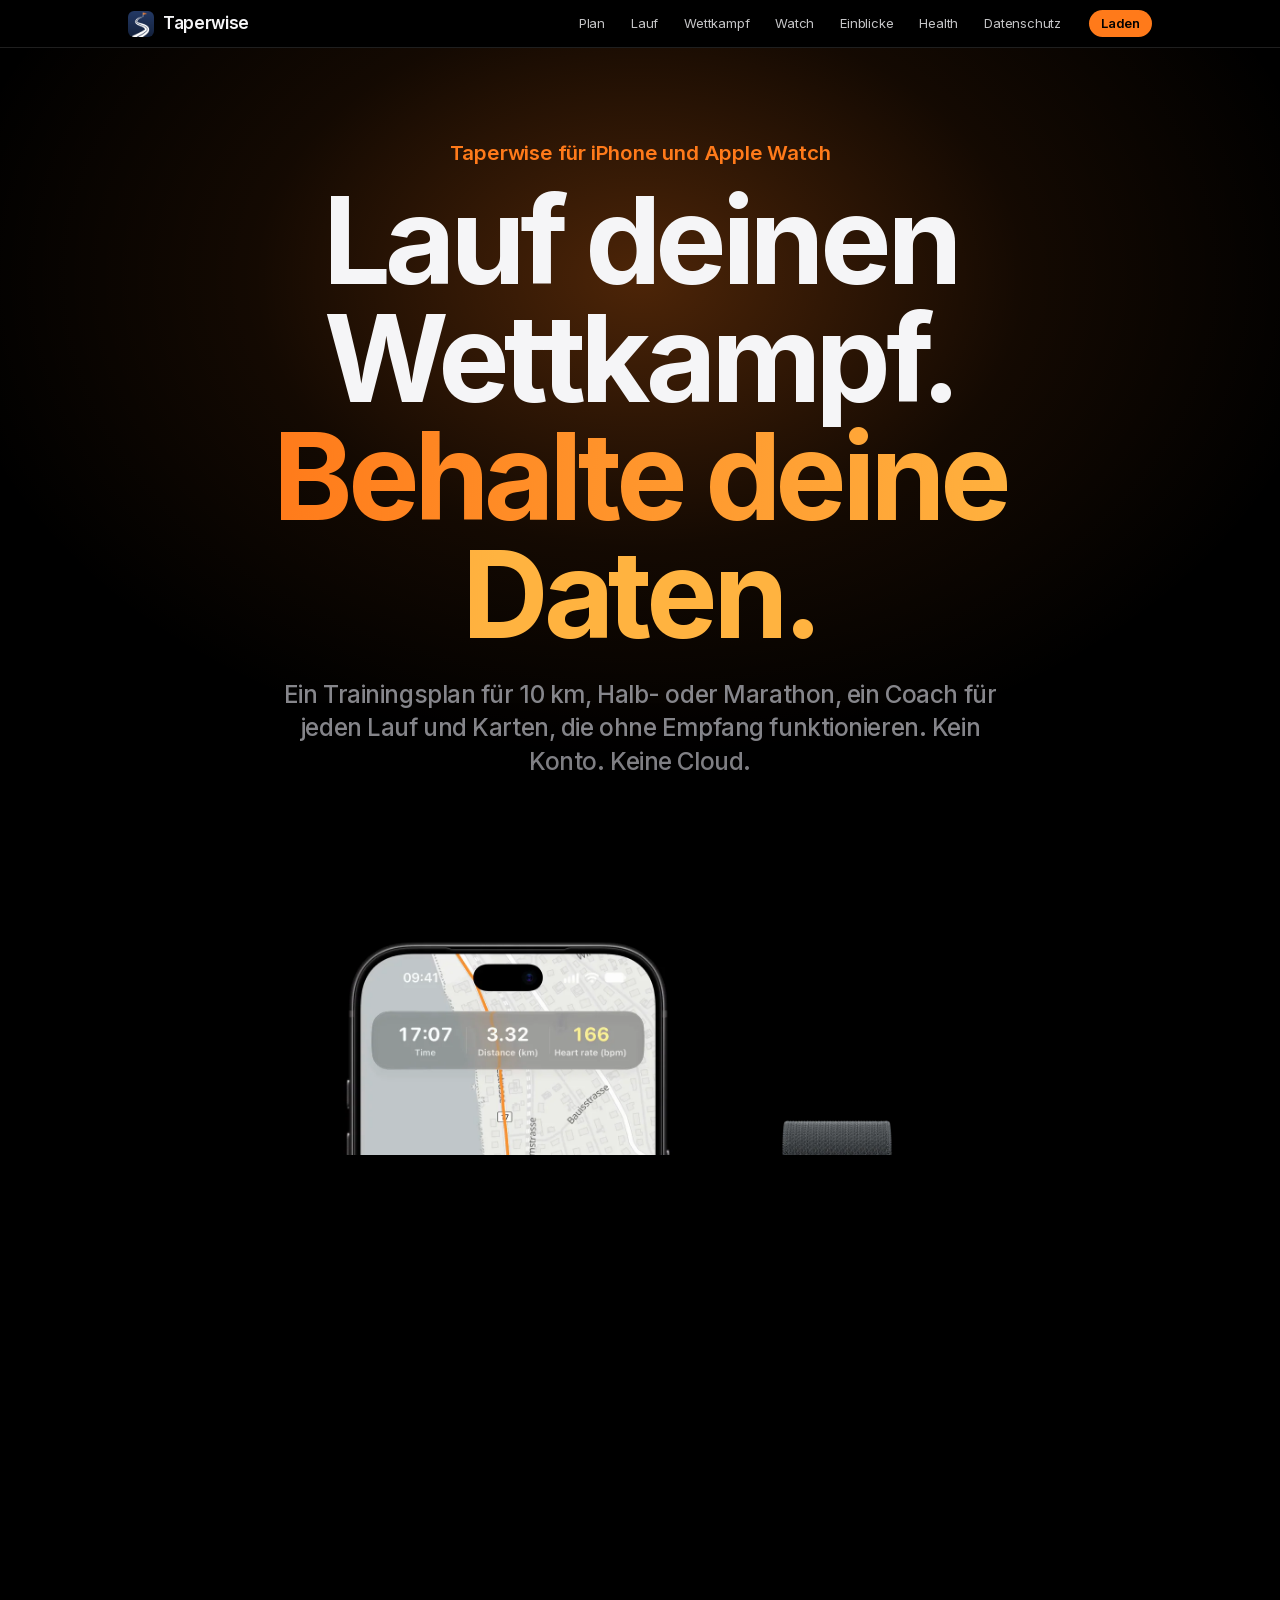
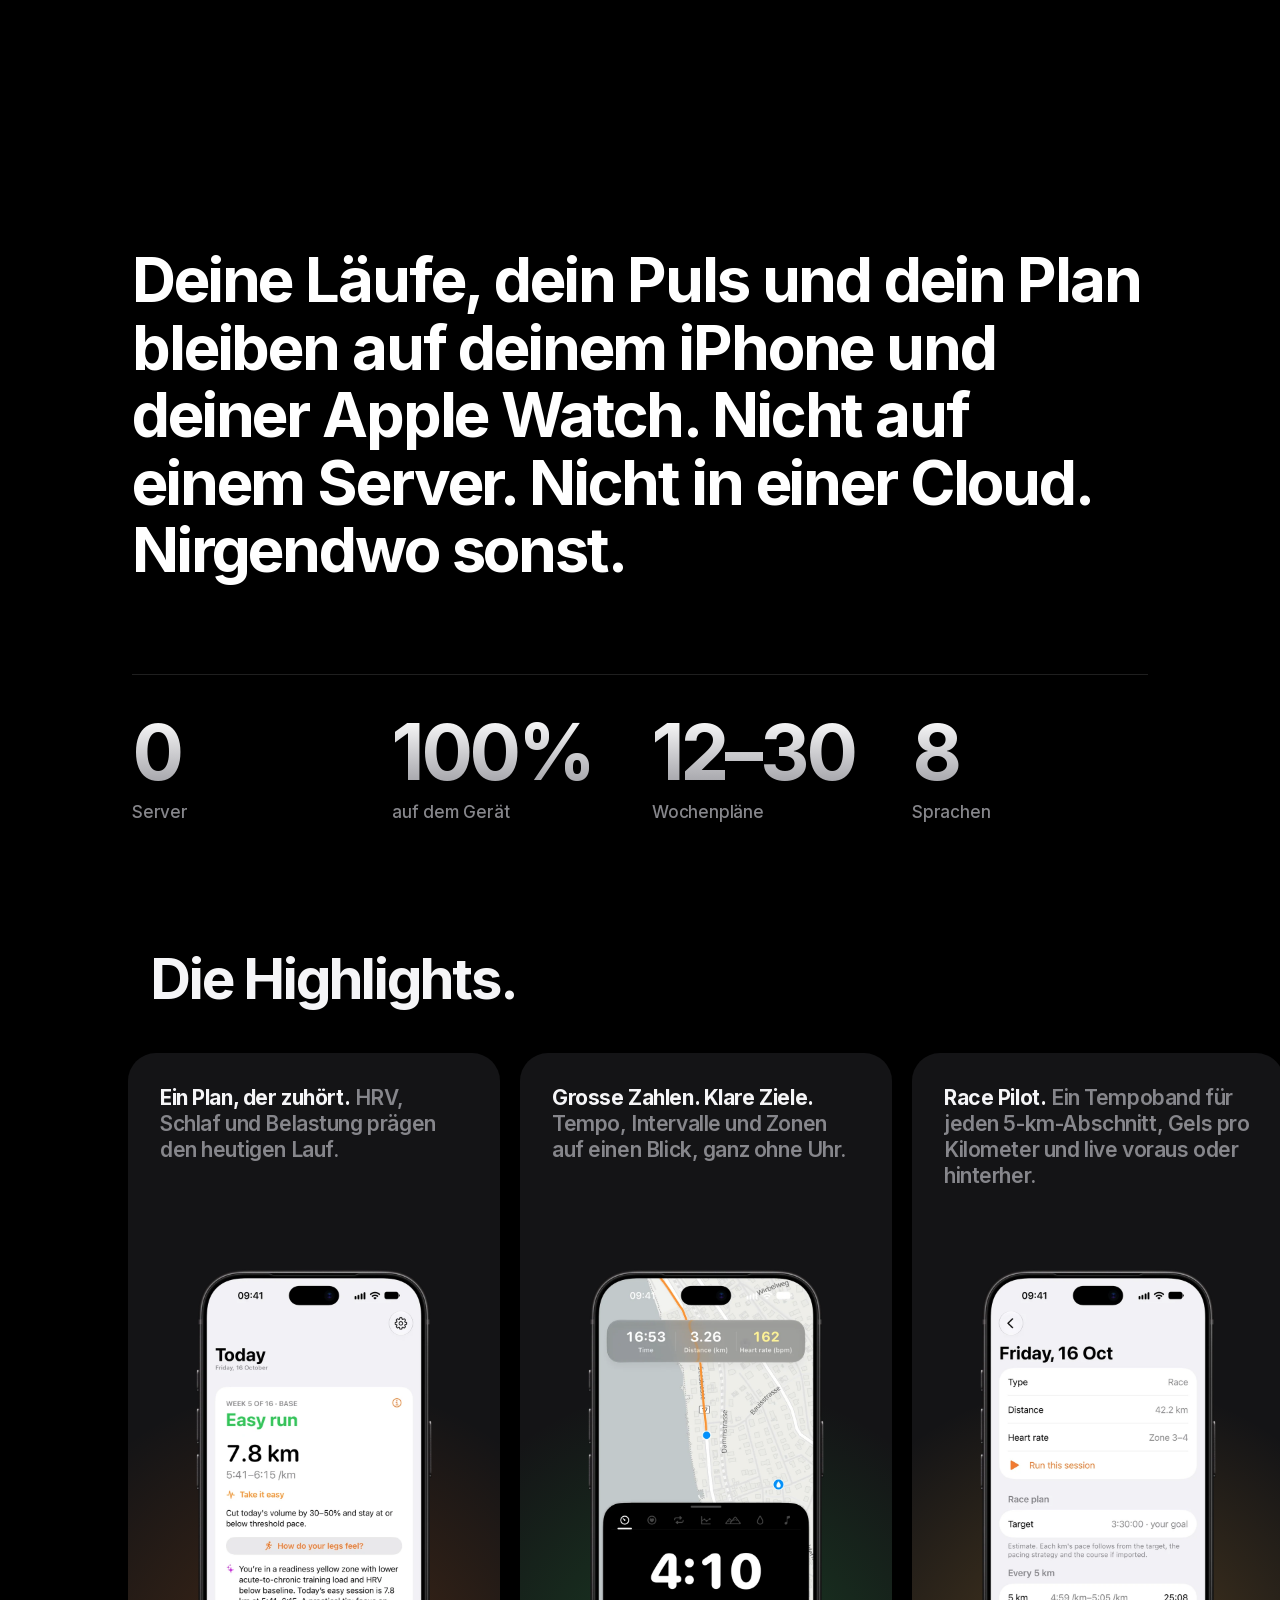
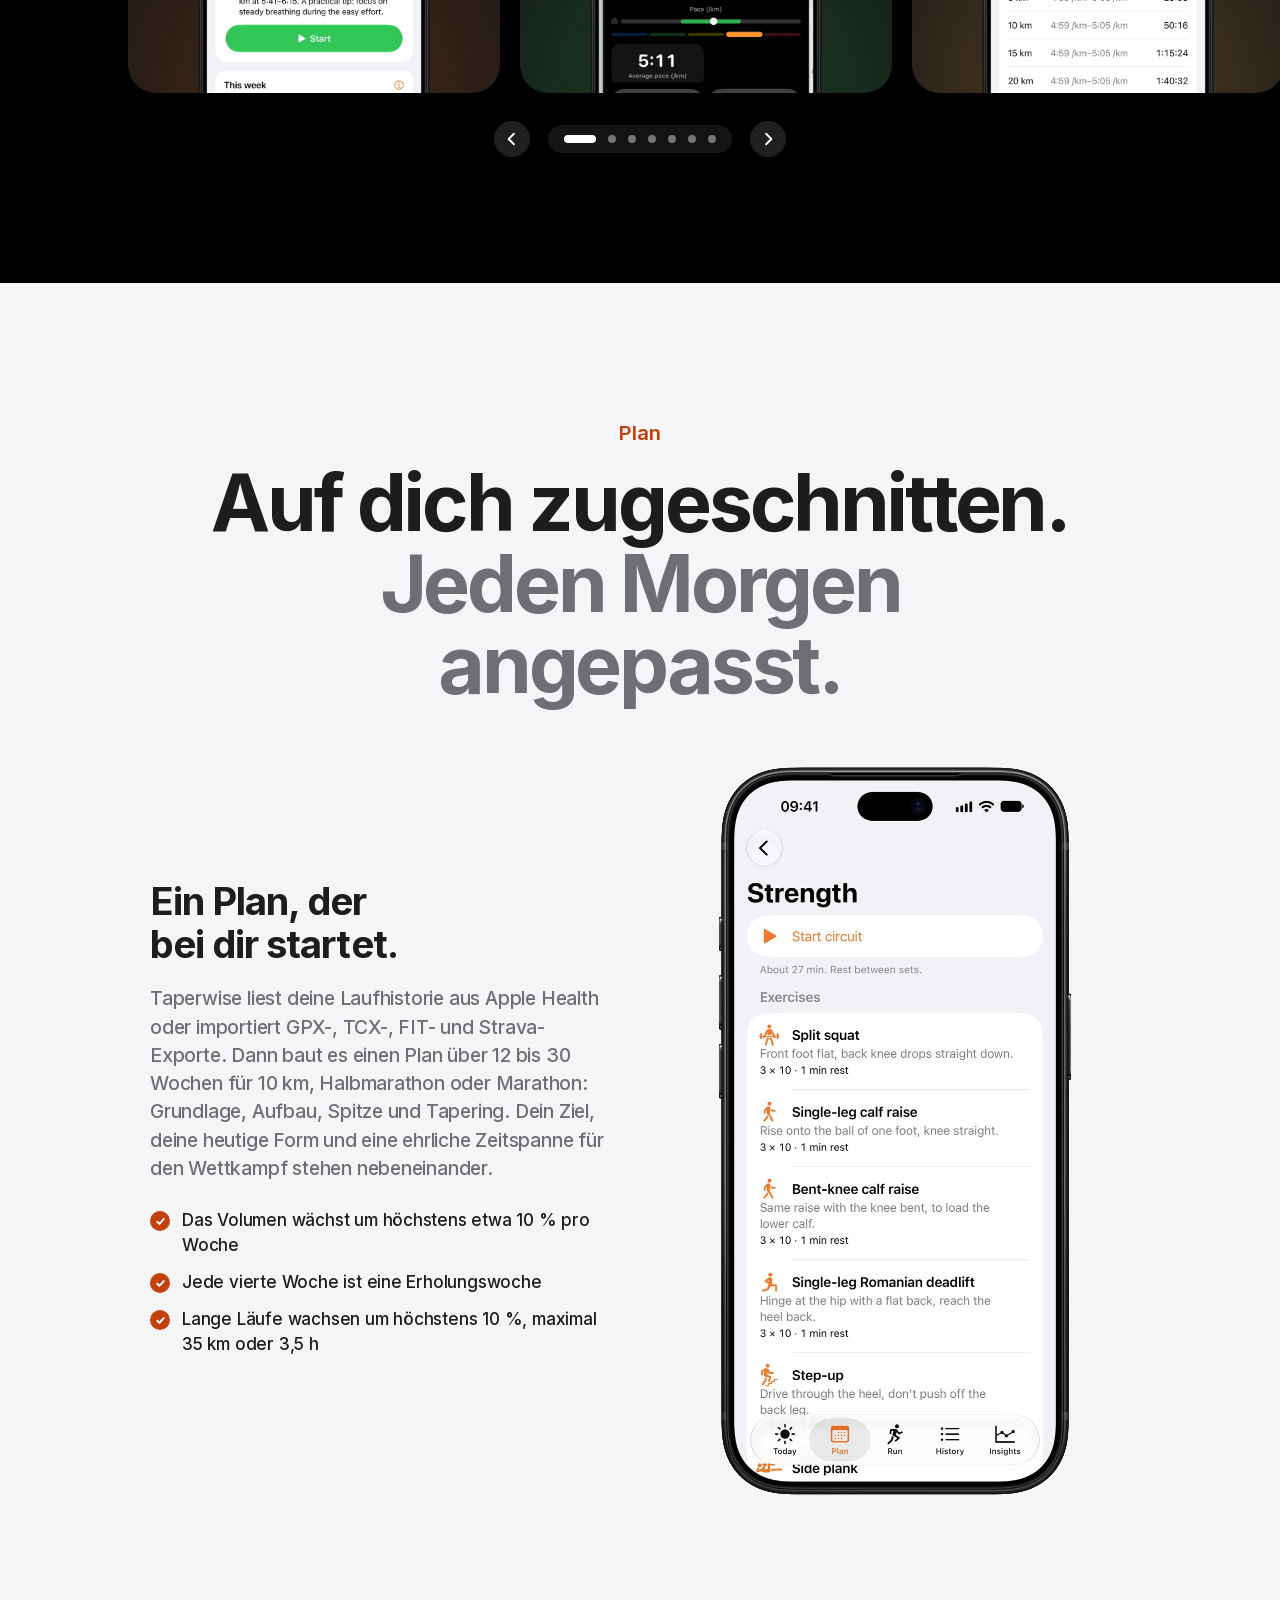
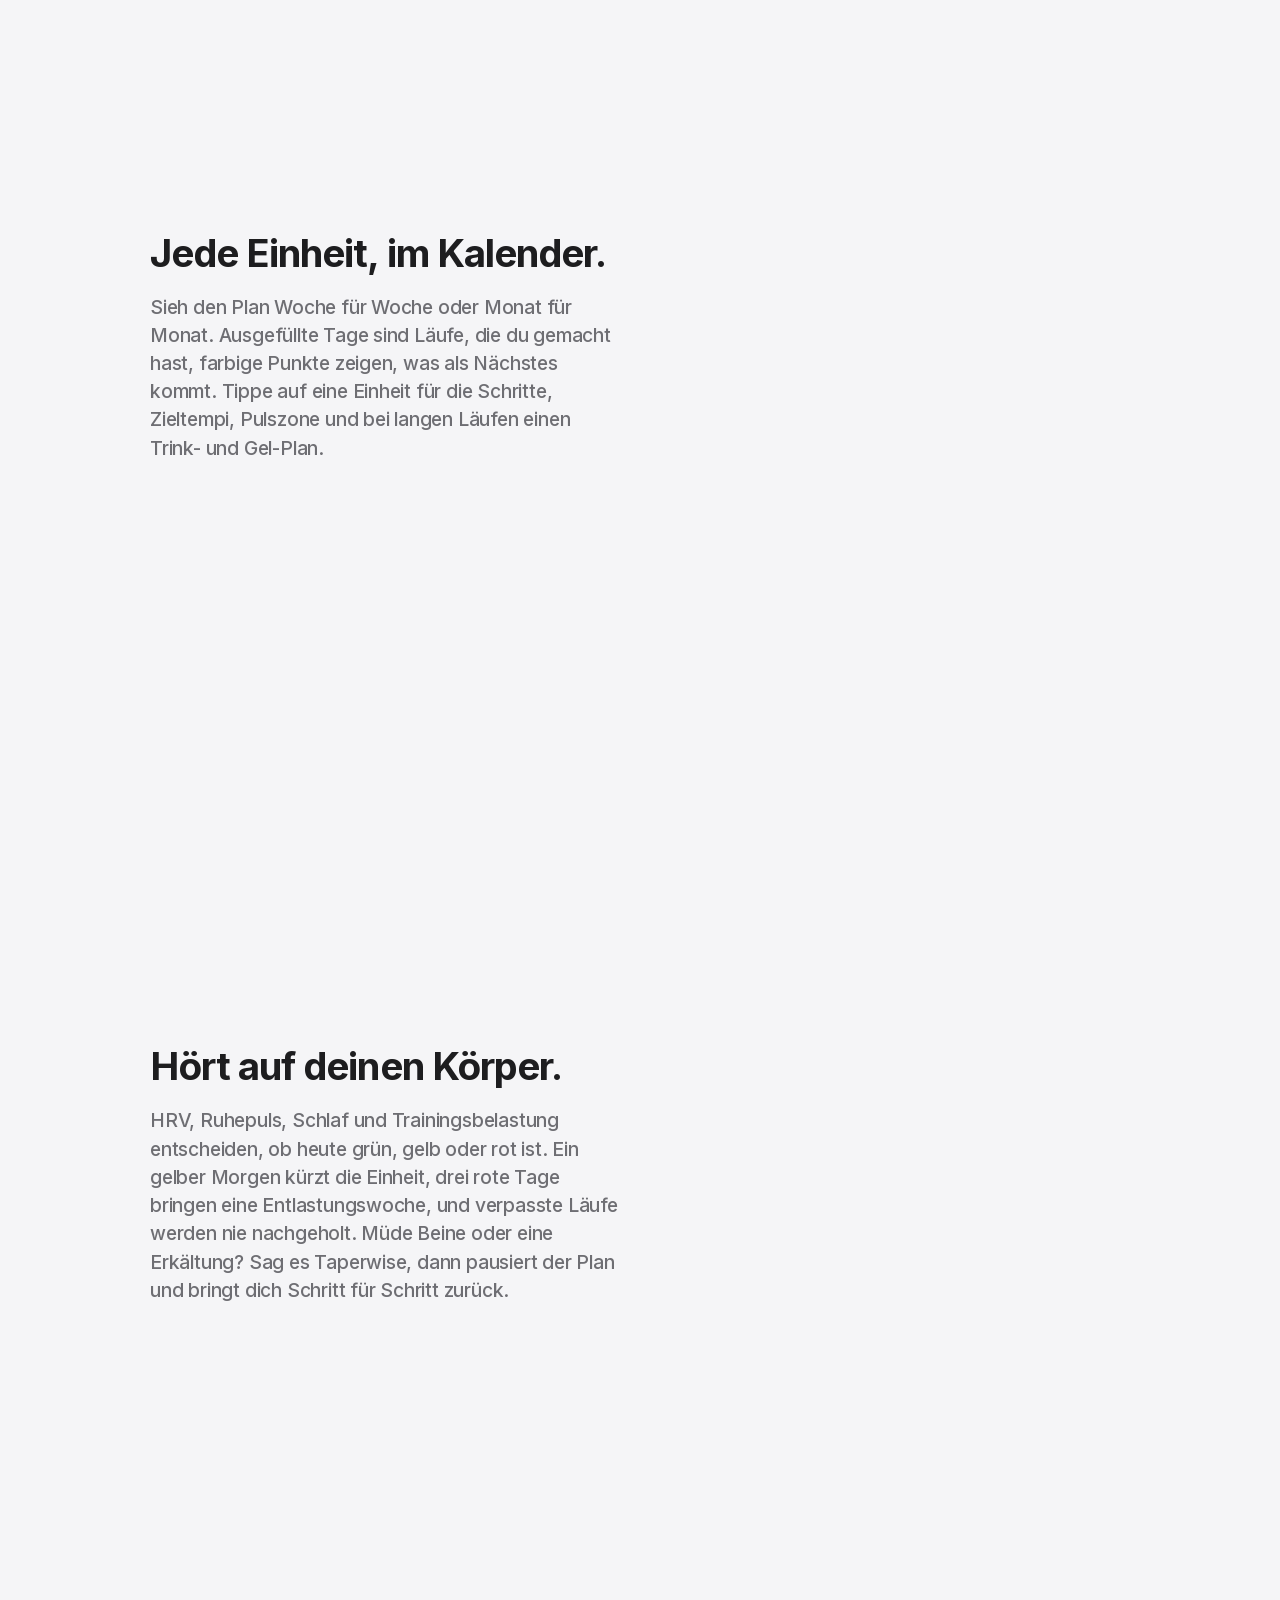
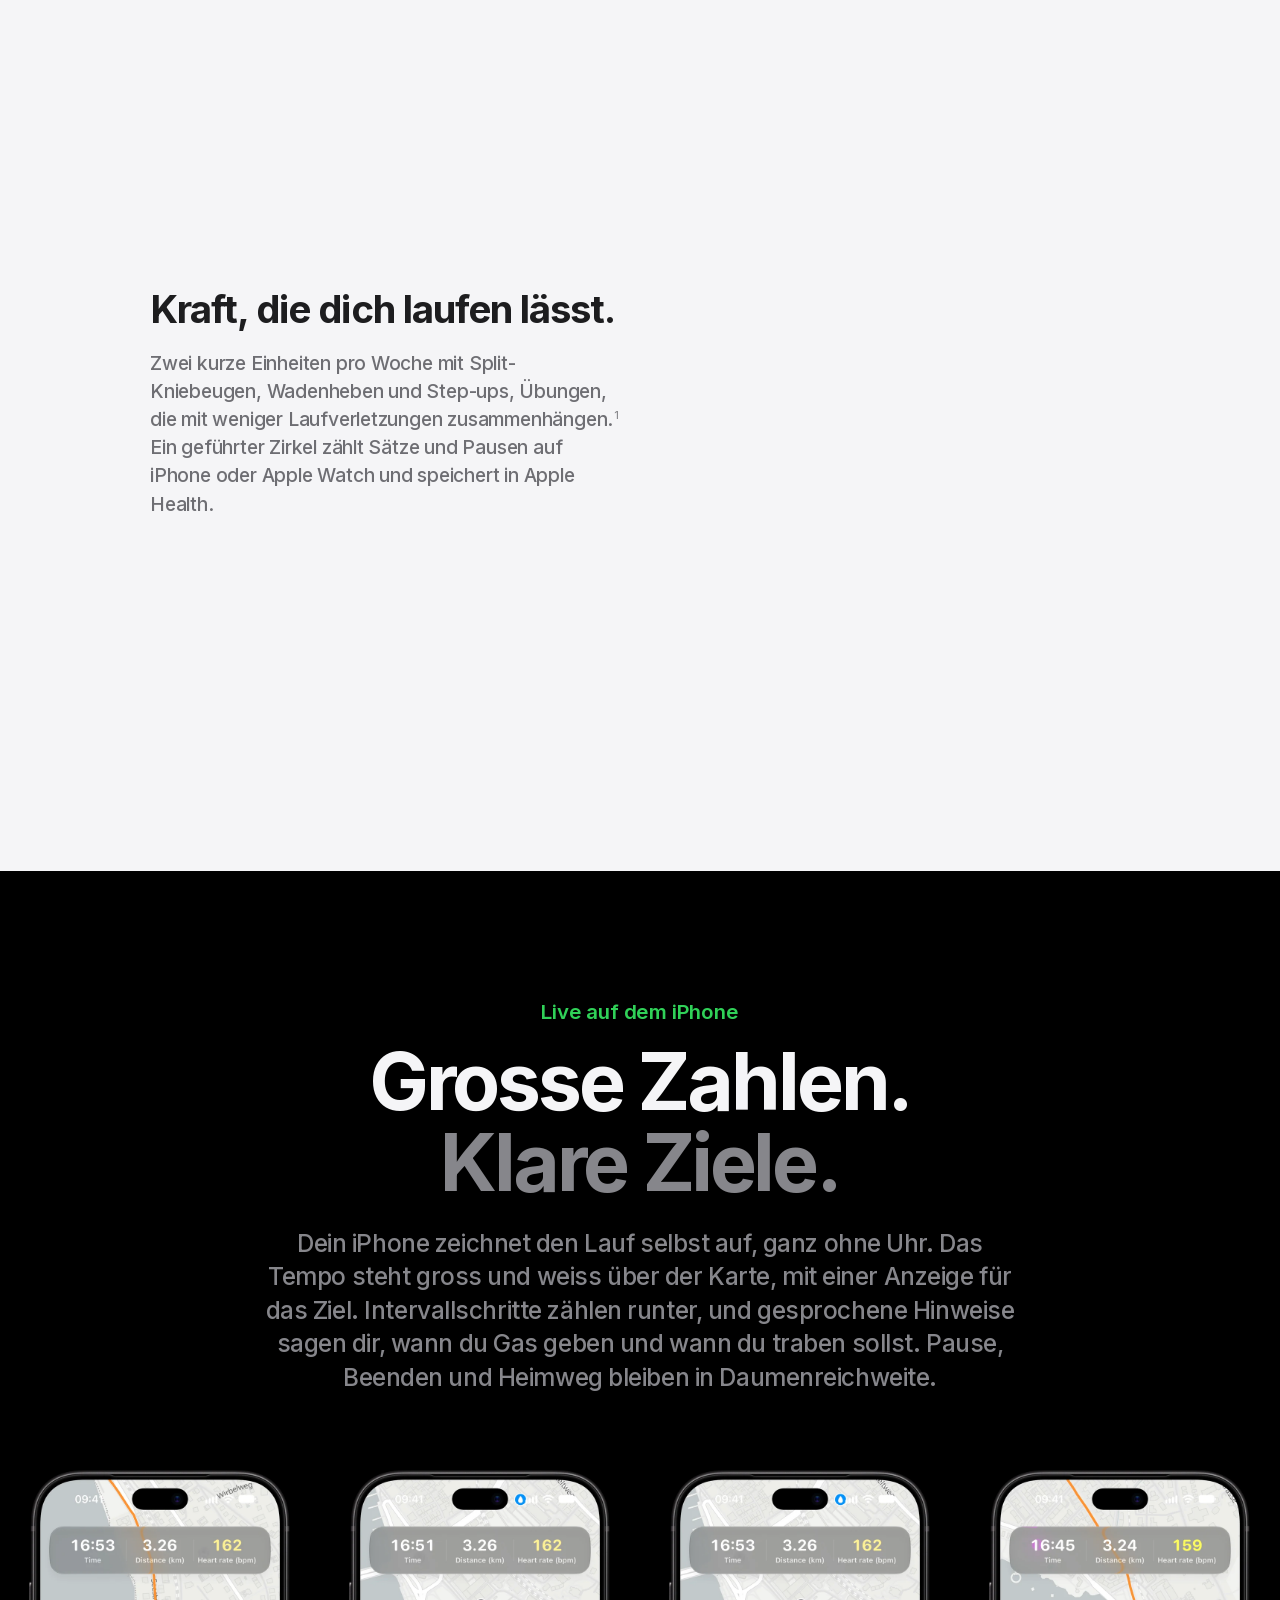
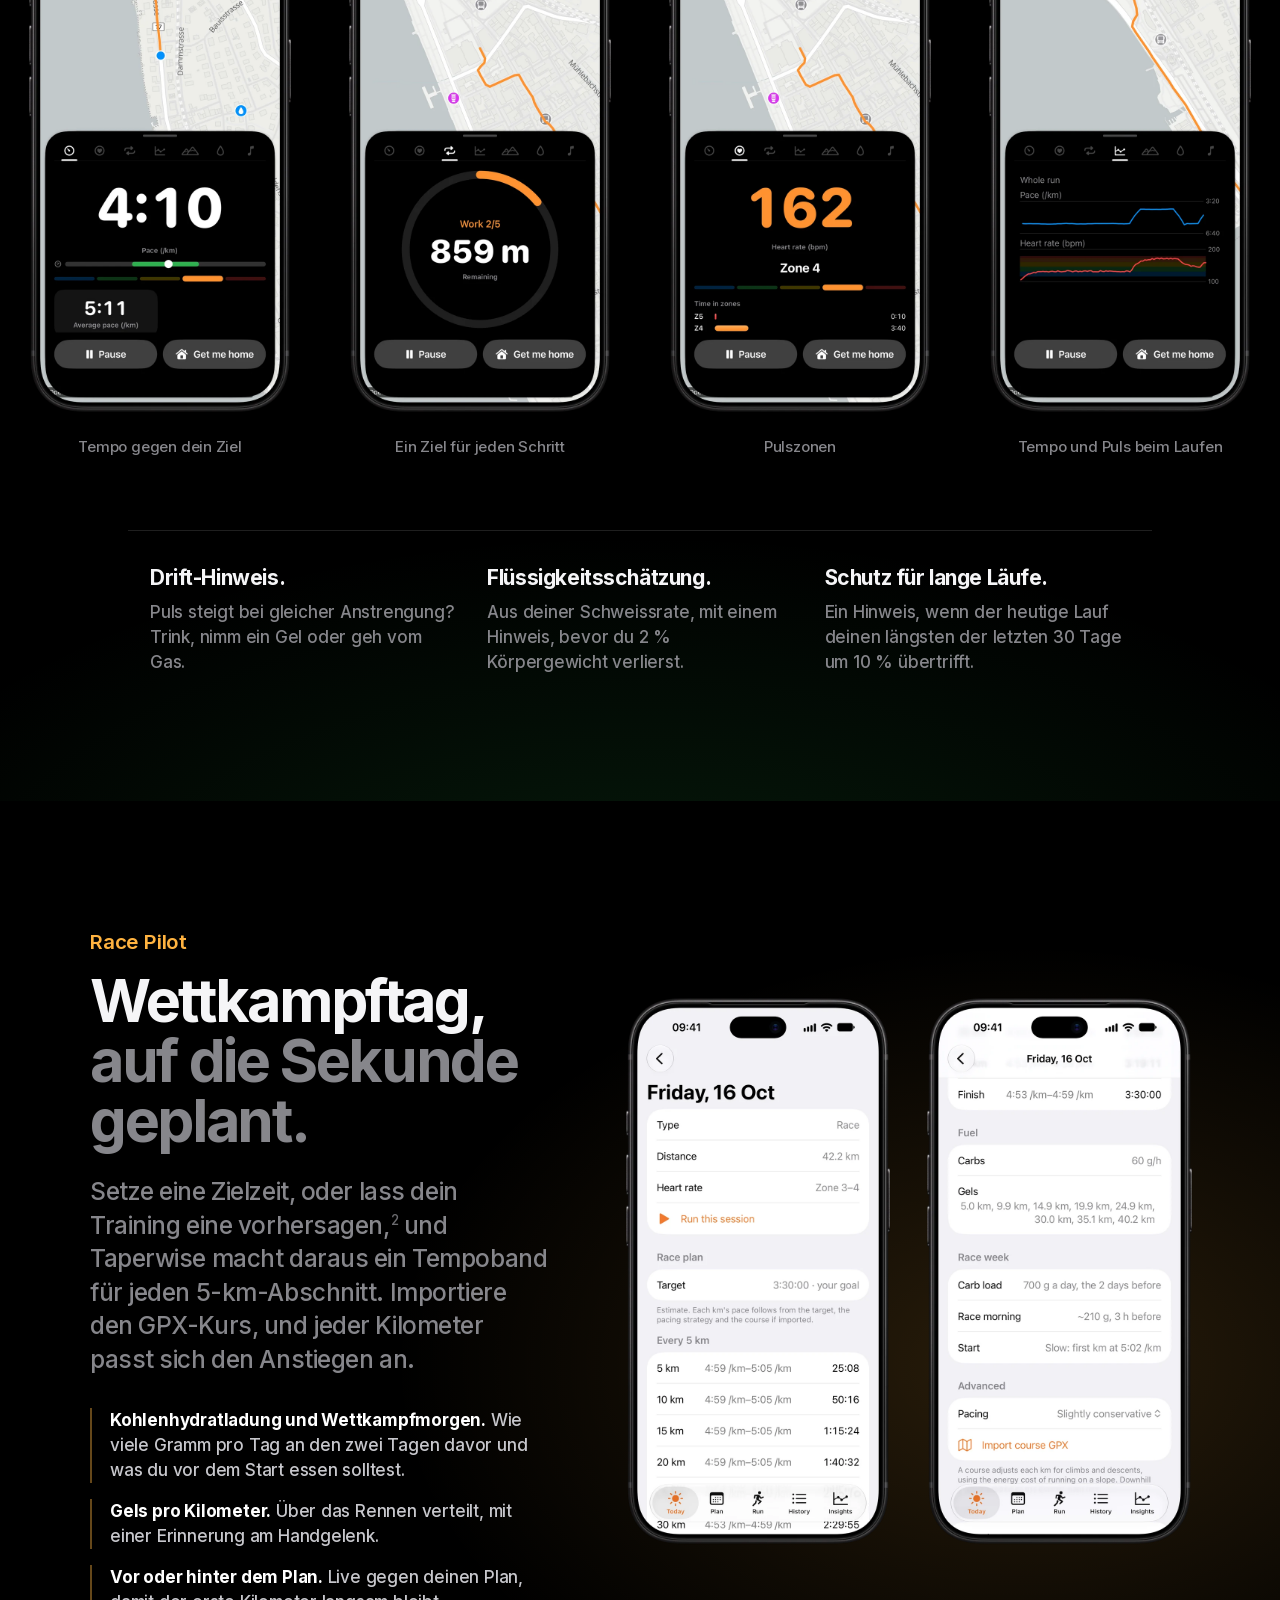
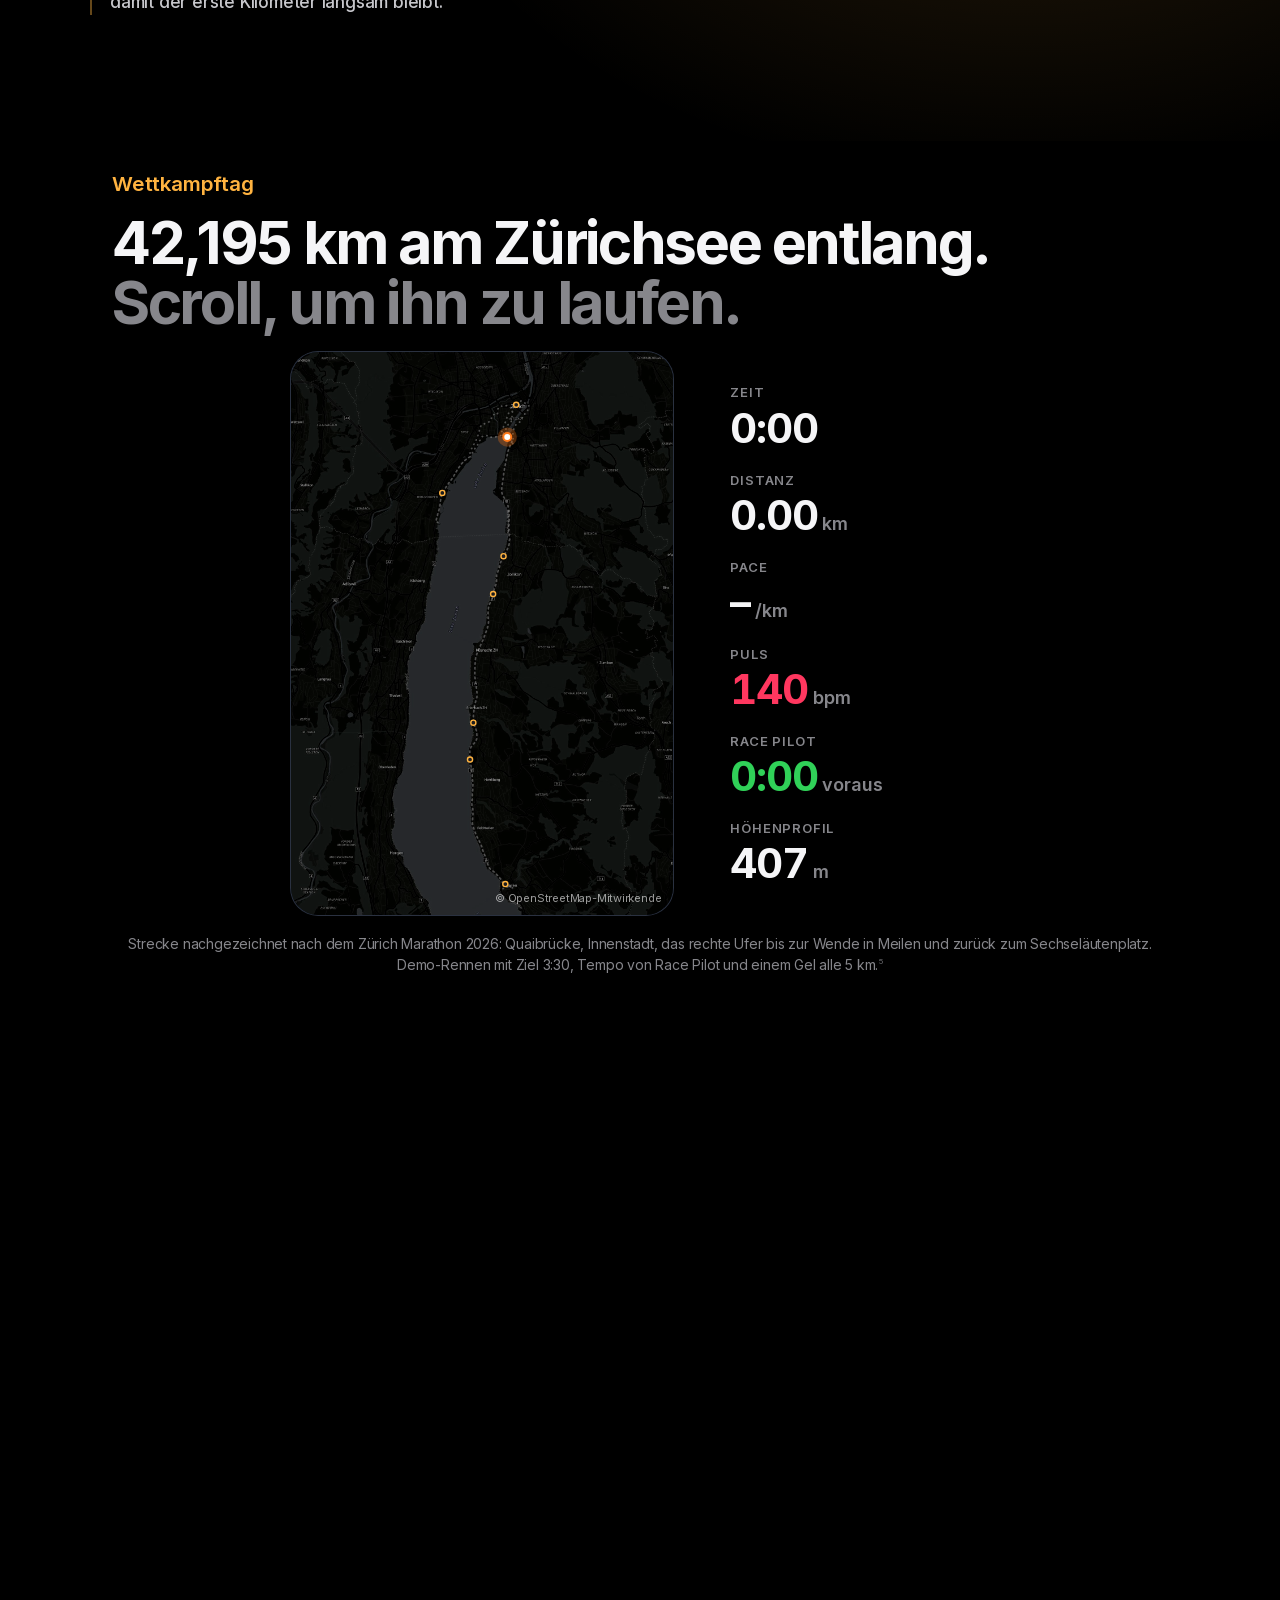
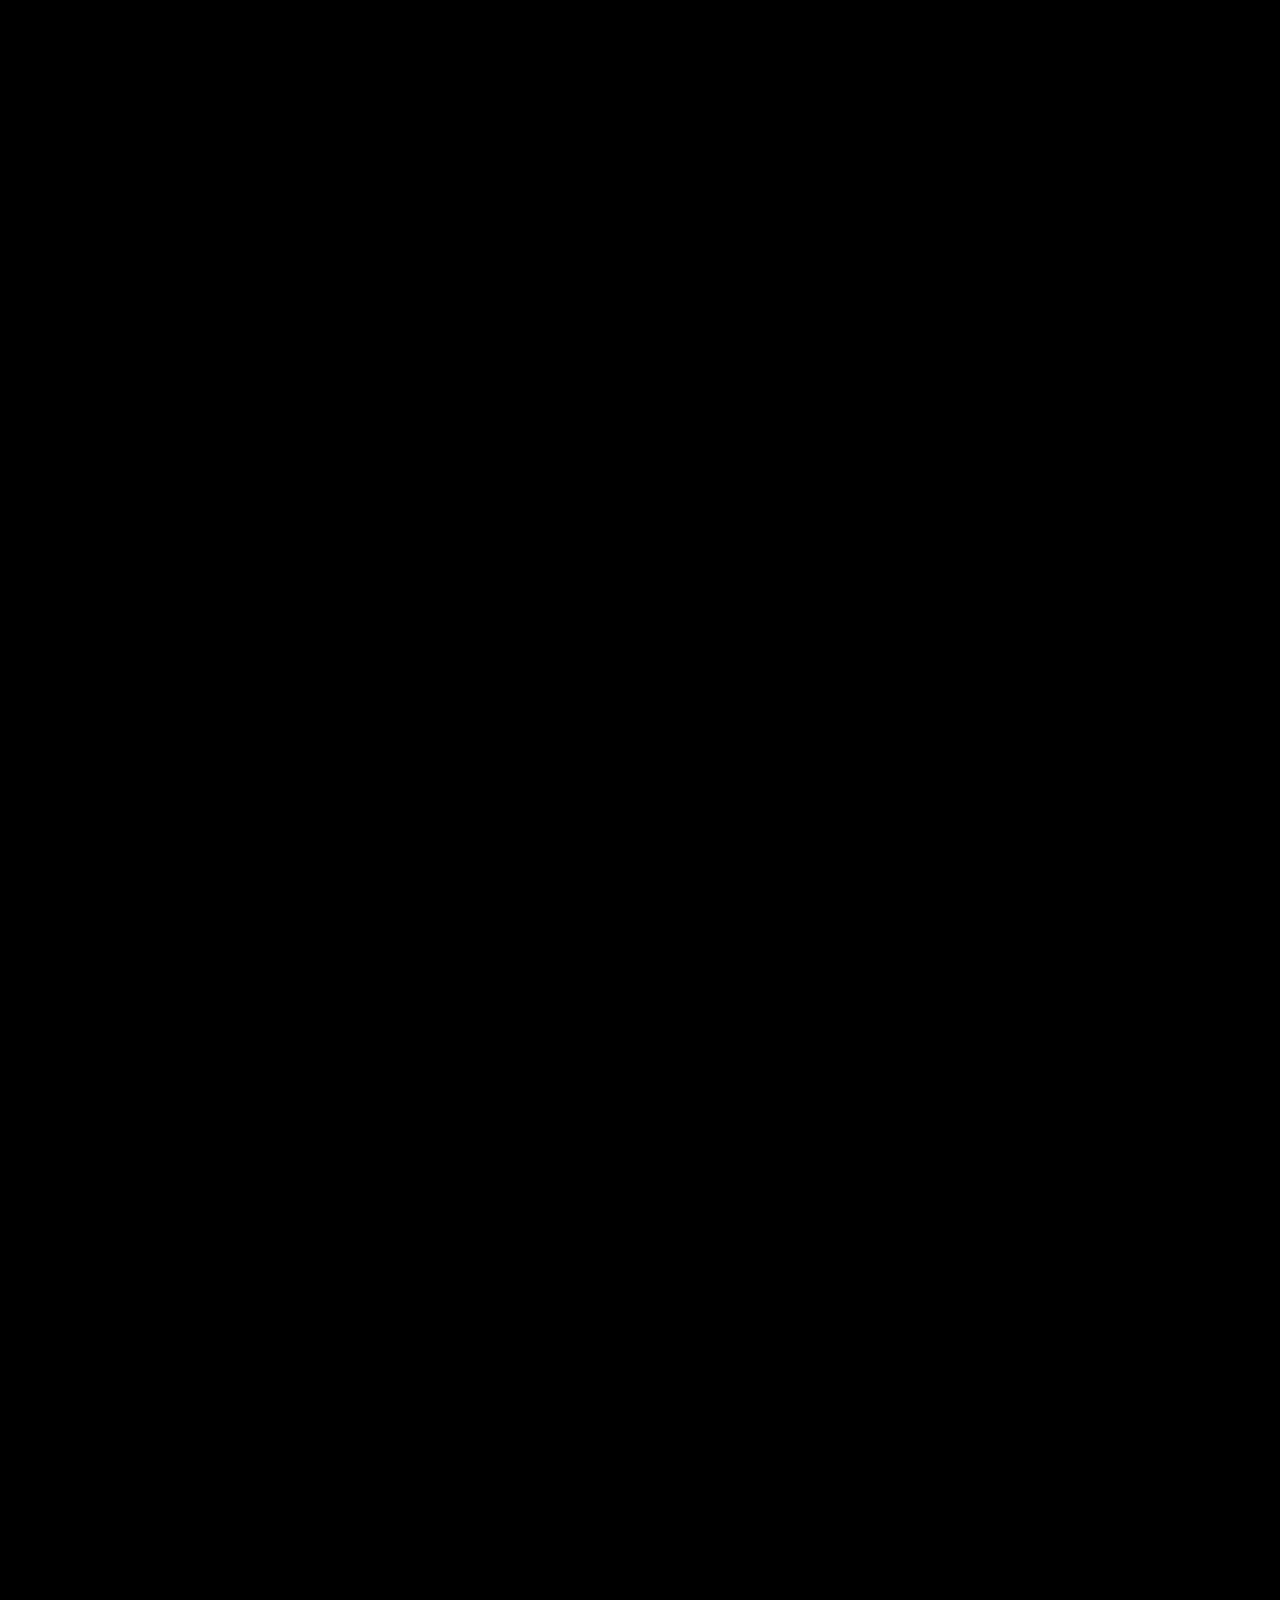
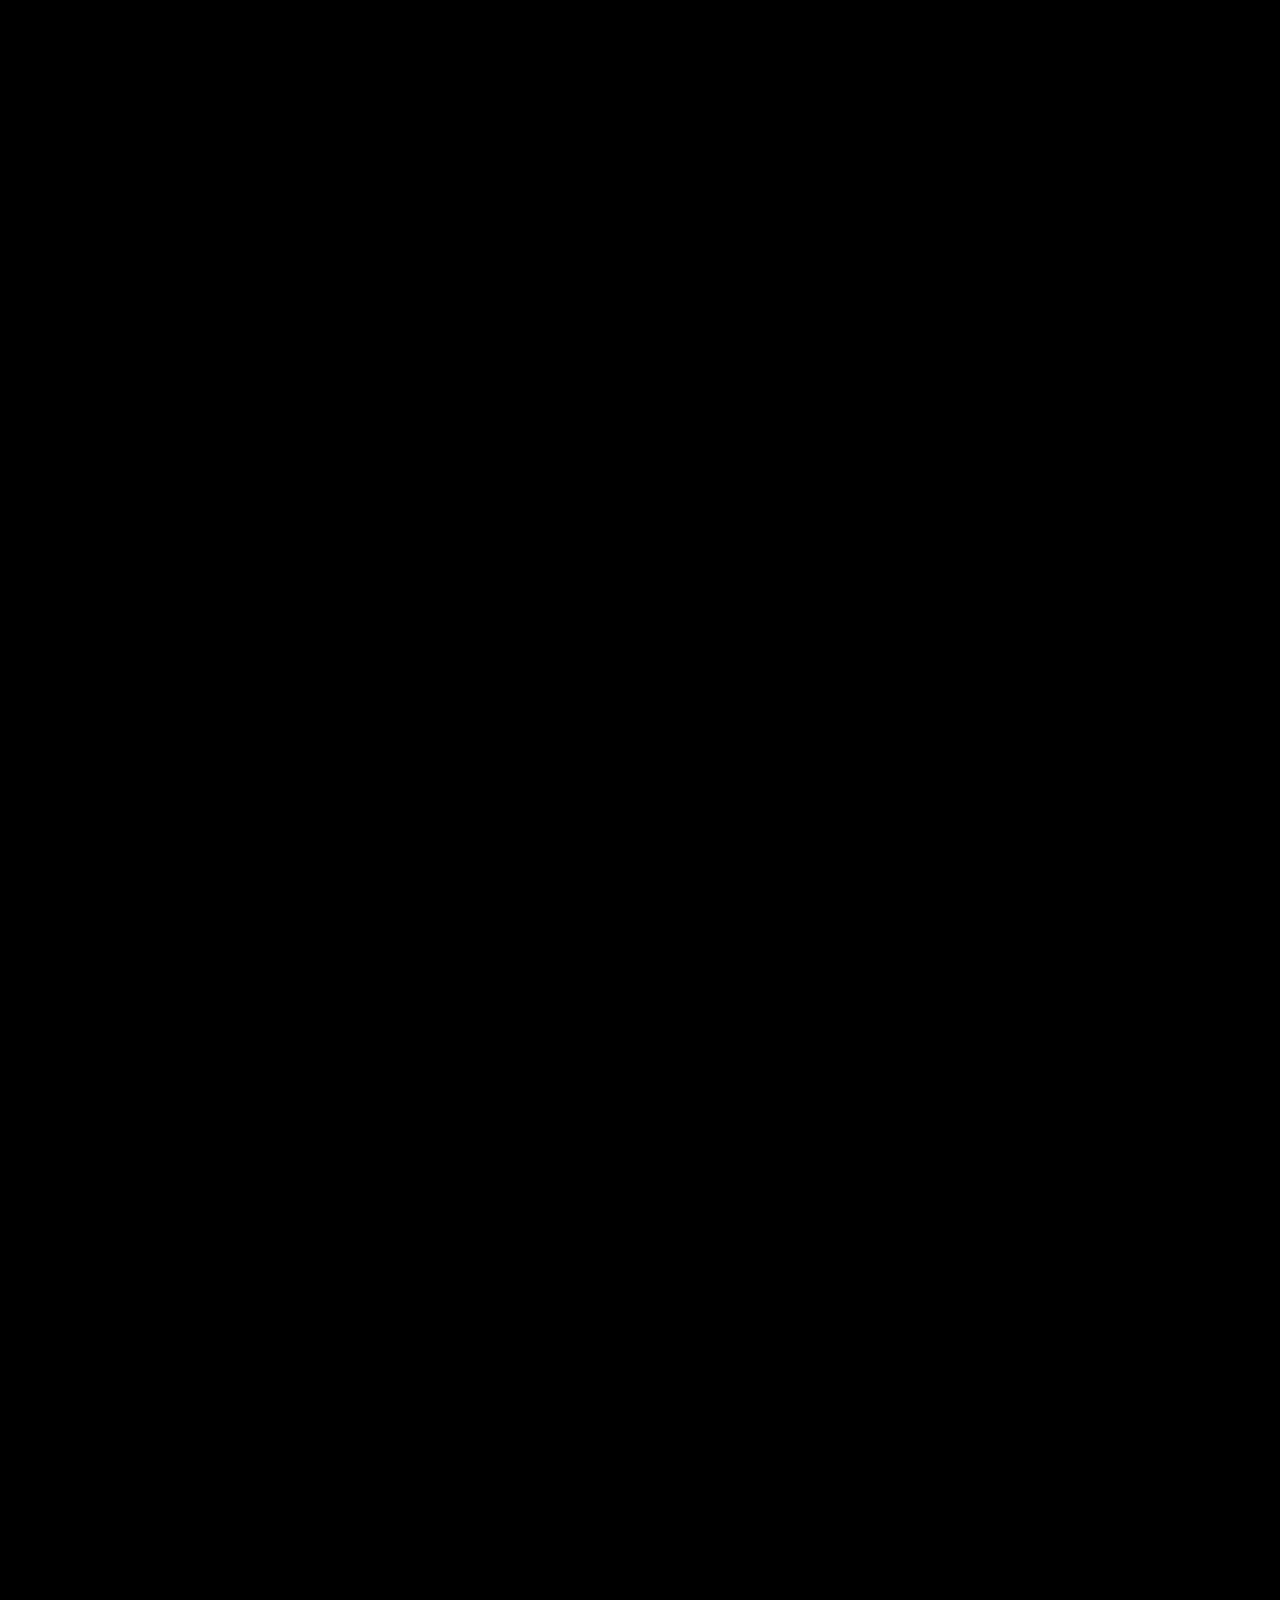
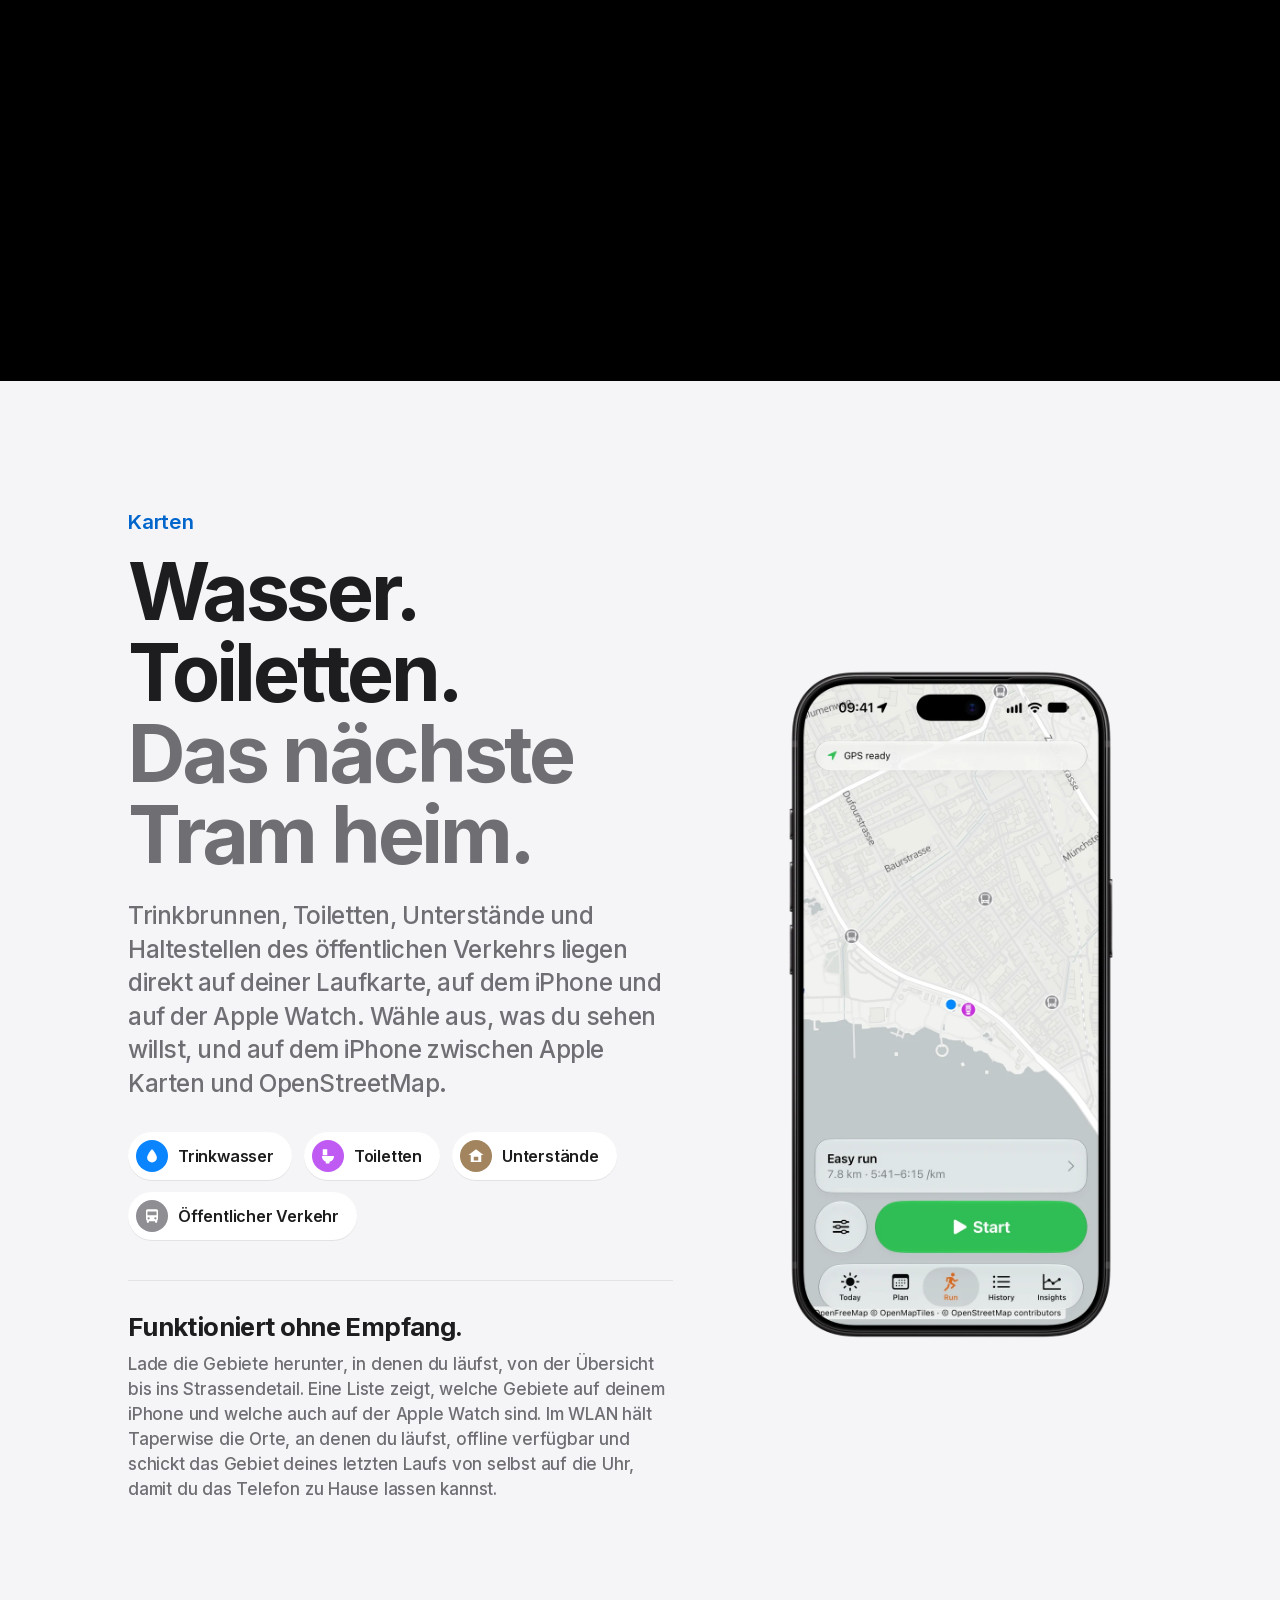
==== commit 49ca8ef9: "Merge iphone-duo" ====
--- a/de/index.html
+++ b/de/index.html
@@ -276,6 +276,19 @@
   </div>
 </section>
 
+<section class="dark duo" id="duo">
+  <div class="section-head reveal">
+    <p data-i18n="duo.eyebrow" class="eyebrow">iPhone Duo</p>
+    <h2 data-i18n="duo.title">Zu oder offen.<br><span class="soft">Immer dein Lauf.</span></h2>
+    <p data-i18n="duo.lead" class="lead">Auf dem iPhone Duo wandern die Tabs an den Rand. Zugeklappt zeigt der Laufbildschirm die Karte über deinen Werten. Aufgeklappt zeigen Verlauf und Plan die Liste neben dem gewählten Lauf oder der Einheit.</p>
+  </div>
+  <div class="duo-row fade">
+    <figure><img src="../assets/img/duo-closed-run.webp" width="720" height="1004" data-i18n-attr="alt:duo.closed.alt" alt="iPhone Duo zugeklappt: laufendes Training mit der Karte über Tempo 4:10 pro km und den Tasten Pause, Heimweg und Beenden" loading="lazy"><figcaption data-i18n="duo.closed.cap">Zugeklappt, unterwegs</figcaption></figure>
+    <figure class="open"><img src="../assets/img/duo-open-history.webp" width="1080" height="785" data-i18n-attr="alt:duo.history.alt" alt="iPhone Duo aufgeklappt: die Laufliste neben einem Lauf über 7,75 km mit Karte und Werten" loading="lazy"><figcaption data-i18n="duo.history.cap">Aufgeklappt, Liste und Lauf nebeneinander</figcaption></figure>
+    <figure class="open"><img src="../assets/img/duo-open-run.webp" width="1080" height="785" data-i18n-attr="alt:duo.run.alt" alt="iPhone Duo aufgeklappt: laufendes Training mit grosser Karte neben Tempo 4:10 pro km und den Tasten Pause, Heimweg und Beenden" loading="lazy"><figcaption data-i18n="duo.run.cap">Aufgeklappt, eine grössere Karte</figcaption></figure>
+  </div>
+</section>
+
 <section class="dark ins" id="insights" data-ins>
   <div class="ins-sticky">
     <div class="ins-copy">
@@ -443,7 +456,7 @@
   <div class="compat-inner reveal">
     <h2 data-i18n="compat.title">Kompatibilität</h2>
     <dl class="compat-list">
-      <div><dt data-i18n="compat.iphone.title">iPhone</dt><dd data-i18n="compat.iphone.text">iOS 26 oder neuer. Zeichnet Läufe eigenständig auf, mit oder ohne Apple Watch. Pulszonen aus Apple Health brauchen iOS 27.</dd></div>
+      <div><dt data-i18n="compat.iphone.title">iPhone</dt><dd data-i18n="compat.iphone.text">iOS 26 oder neuer. Zeichnet Läufe eigenständig auf, mit oder ohne Apple Watch. Pulszonen aus Apple Health brauchen iOS 27. Optimiert für iPhone Duo.</dd></div>
       <div><dt data-i18n="compat.watch.title">Apple Watch</dt><dd data-i18n="compat.watch.text">watchOS 26 oder neuer, gekoppelt mit deinem iPhone. Start und Pause per Aktionstaste auf der Apple Watch Ultra.</dd></div>
       <div><dt data-i18n="compat.ai.title">Apple Intelligence</dt><dd data-i18n="compat.ai.text">Coach-Notizen brauchen ein iPhone, das Apple Intelligence unterstützt, mit eingeschalteter Funktion. Alles andere funktioniert ohne sie.</dd></div>
       <div><dt data-i18n="compat.lang.title">Sprachen</dt><dd data-i18n="compat.lang.text">Englisch, Deutsch, Französisch, Italienisch, Spanisch, brasilianisches Portugiesisch, Niederländisch und Japanisch.</dd></div>
--- a/assets/site.css
+++ b/assets/site.css
@@ -248,6 +248,12 @@
 .watch-sec { padding: clamp(88px, 14vh, 160px) 0; background: radial-gradient(1000px 500px at 50% 0%, rgba(27,44,82,.9), transparent 70%), var(--black); }
 .watch-row { display: flex; justify-content: center; gap: clamp(12px, 2vw, 28px); margin-top: clamp(56px, 8vh, 96px); padding: 0 22px; }
 .watch-row figure { margin: 0; width: min(calc(var(--phone) * .604), 14vw); text-align: center; }
+
+/* iphone duo: closed bezel 720 × 1004, open landscape 1080 × 785; widths keep both the same height */
+.duo { padding: clamp(88px, 14vh, 160px) 0; background: radial-gradient(1000px 520px at 50% 100%, rgba(10,132,255,.16), transparent 70%), var(--black); }
+.duo-row { display: flex; justify-content: center; align-items: flex-end; gap: clamp(20px, 4vw, 56px); margin-top: clamp(56px, 8vh, 96px); padding: 0 22px; }
+.duo-row figure { margin: 0; width: min(calc(var(--phone) * .8), 16vw); text-align: center; }
+.duo-row figure.open { width: min(calc(var(--phone) * 1.54), 30.7vw); }
 
 /* after the run */
 .after { padding: clamp(88px, 14vh, 160px) 0; }
@@ -396,8 +402,10 @@
   .hud dt { font-size: 10px; letter-spacing: .03em; }
   .hud dd { font-size: 21px; }
   .hud small { font-size: 11px; margin-left: 2px; }
-  .phone-row, .watch-row { justify-content: flex-start; overflow-x: auto; scroll-snap-type: x mandatory; padding-bottom: 12px; scrollbar-width: none; }
-  .phone-row figure, .watch-row figure { flex: none; scroll-snap-align: center; }
+  .phone-row, .watch-row, .duo-row { justify-content: flex-start; overflow-x: auto; scroll-snap-type: x mandatory; padding-bottom: 12px; scrollbar-width: none; }
+  .phone-row figure, .watch-row figure, .duo-row figure { flex: none; scroll-snap-align: center; }
+  .duo-row figure { width: 62vw; }
+  .duo-row figure.open { width: 86vw; }
   .phone-row figure { width: var(--phone); }
   .watch-row figure { width: 46vw; }
   .ins { height: 600vh; }
